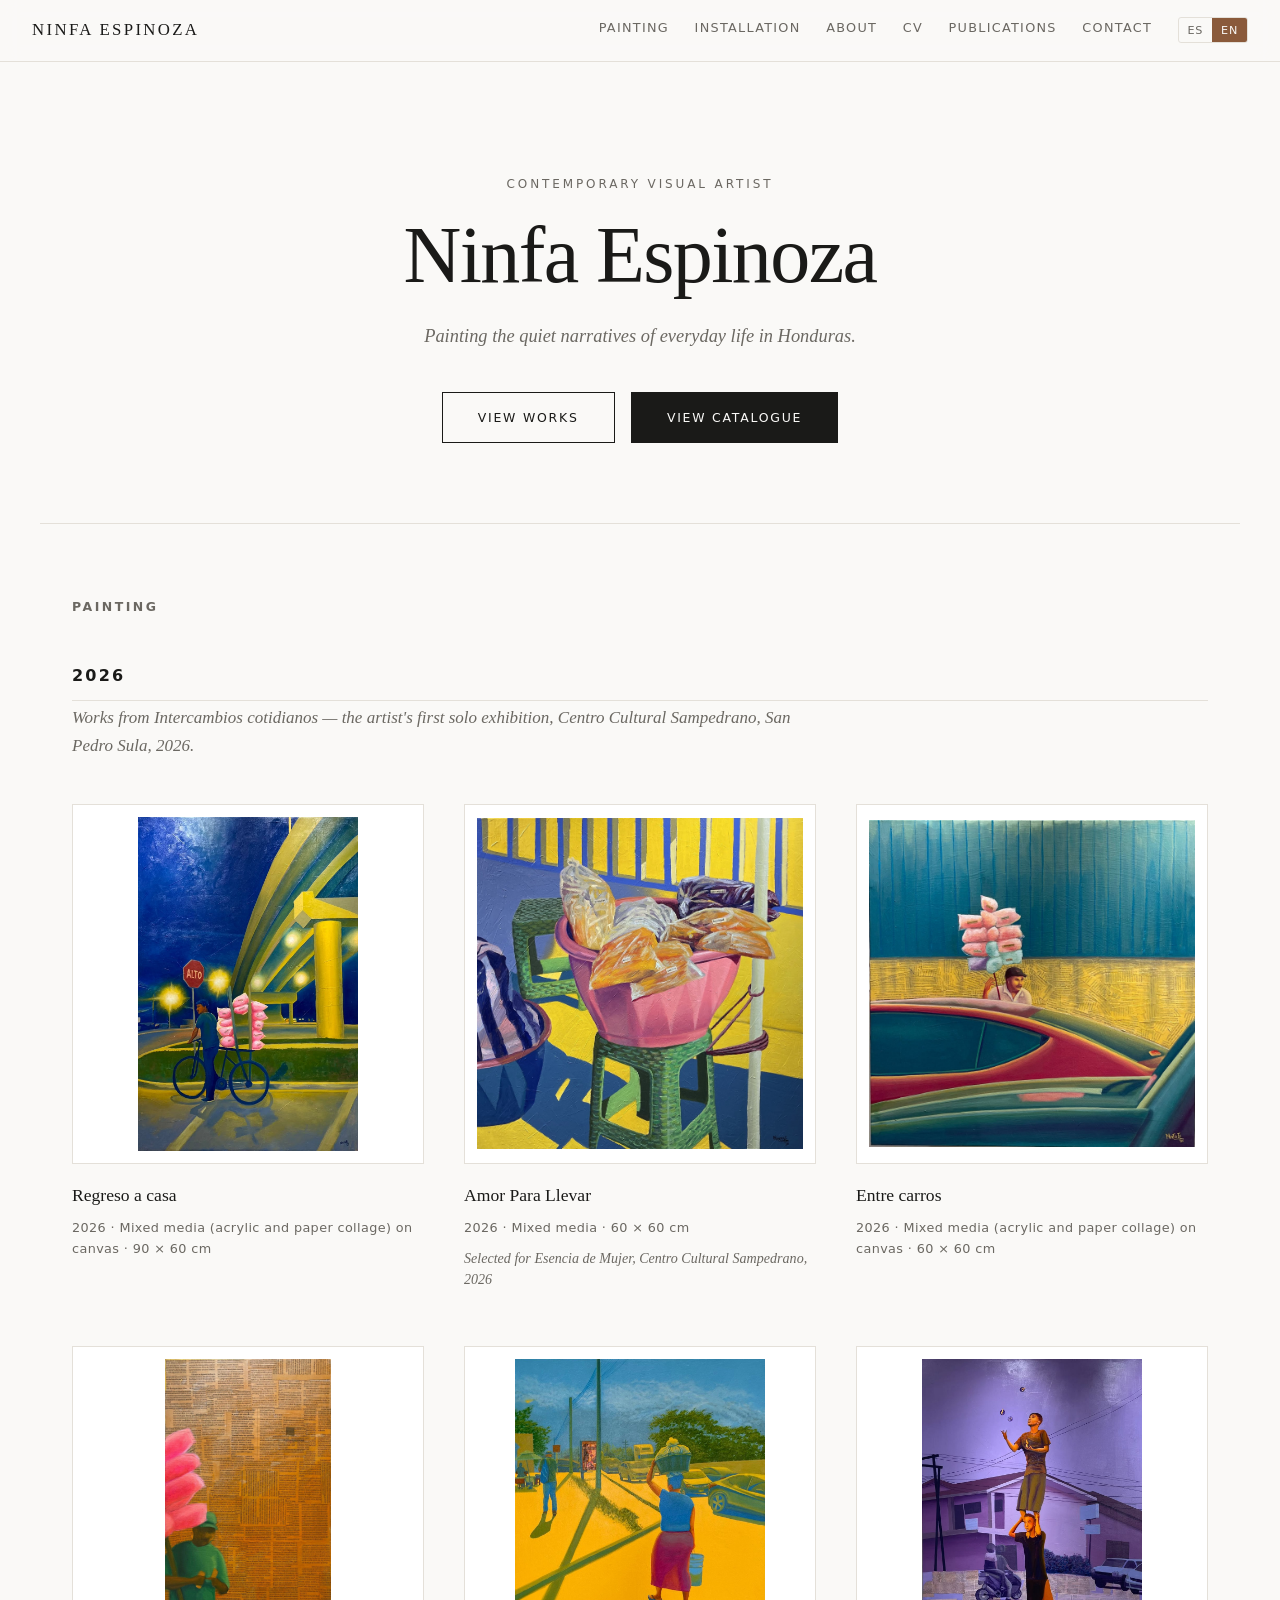
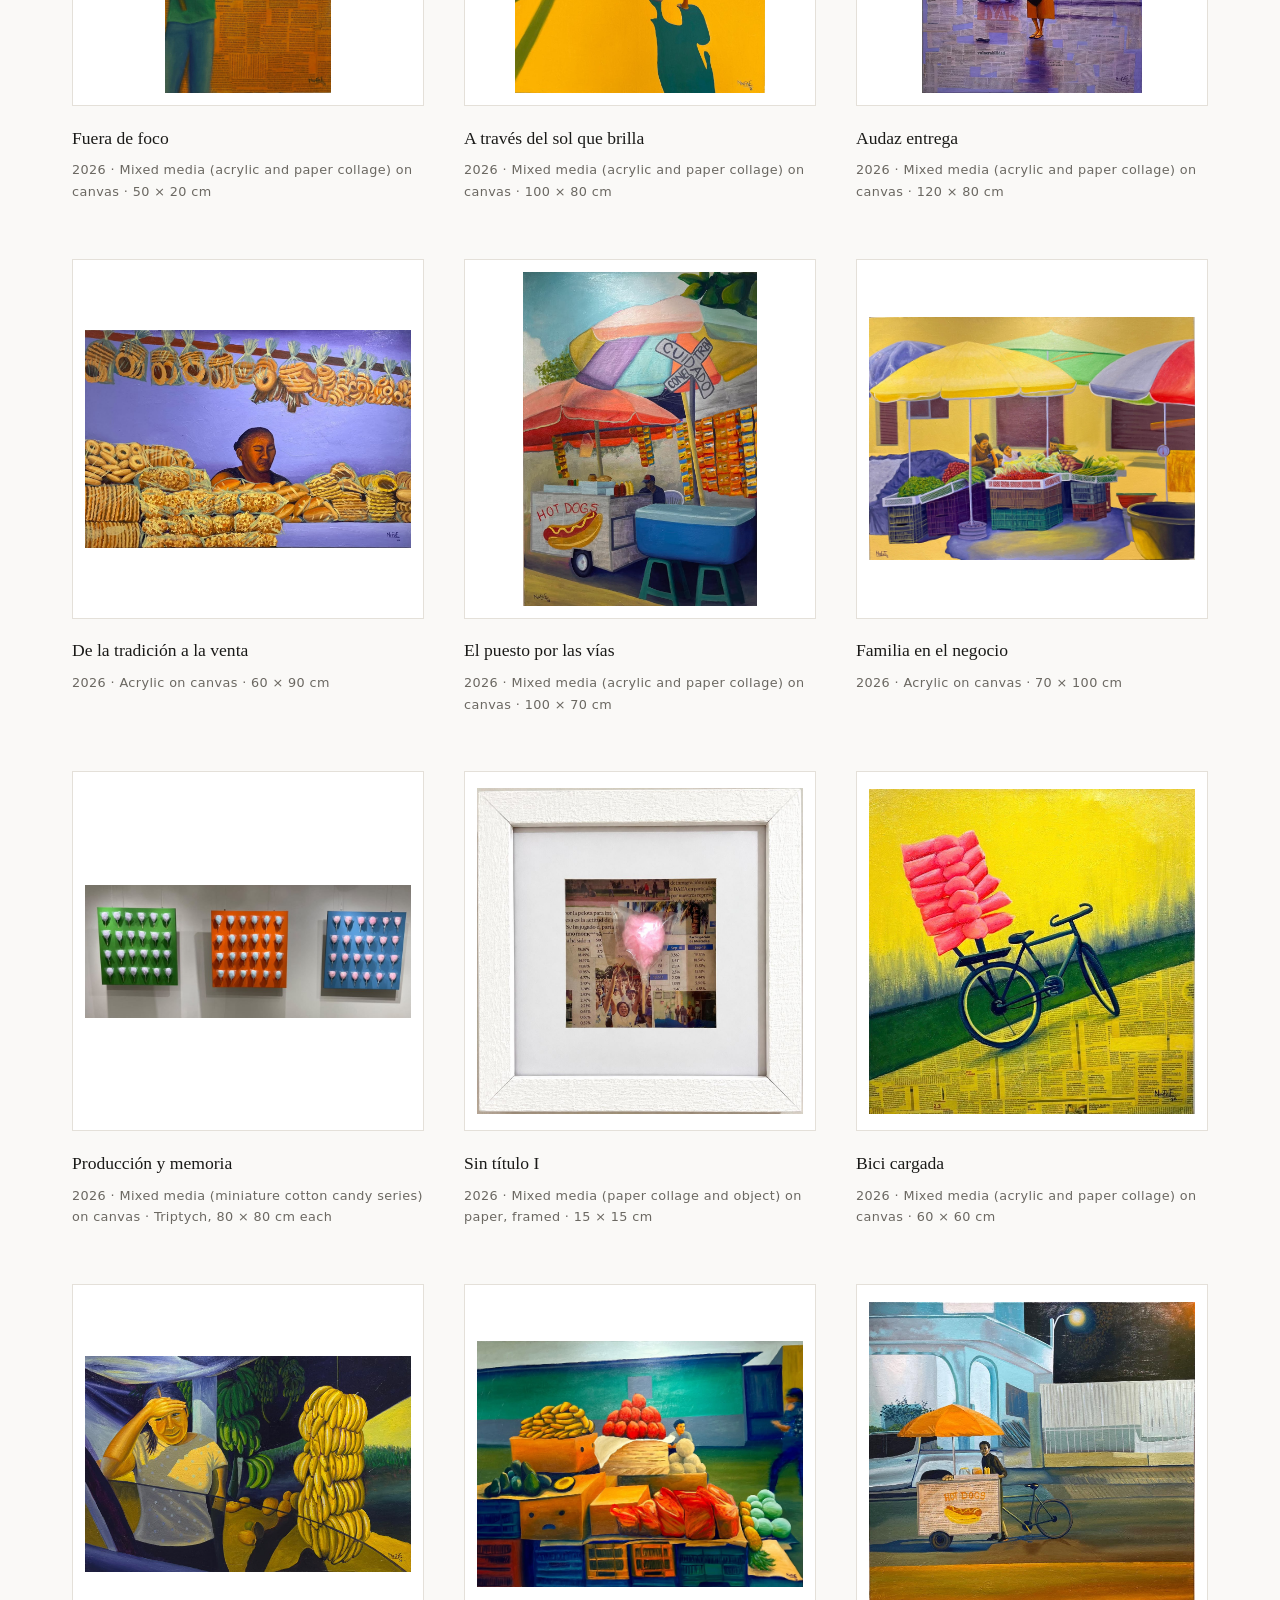
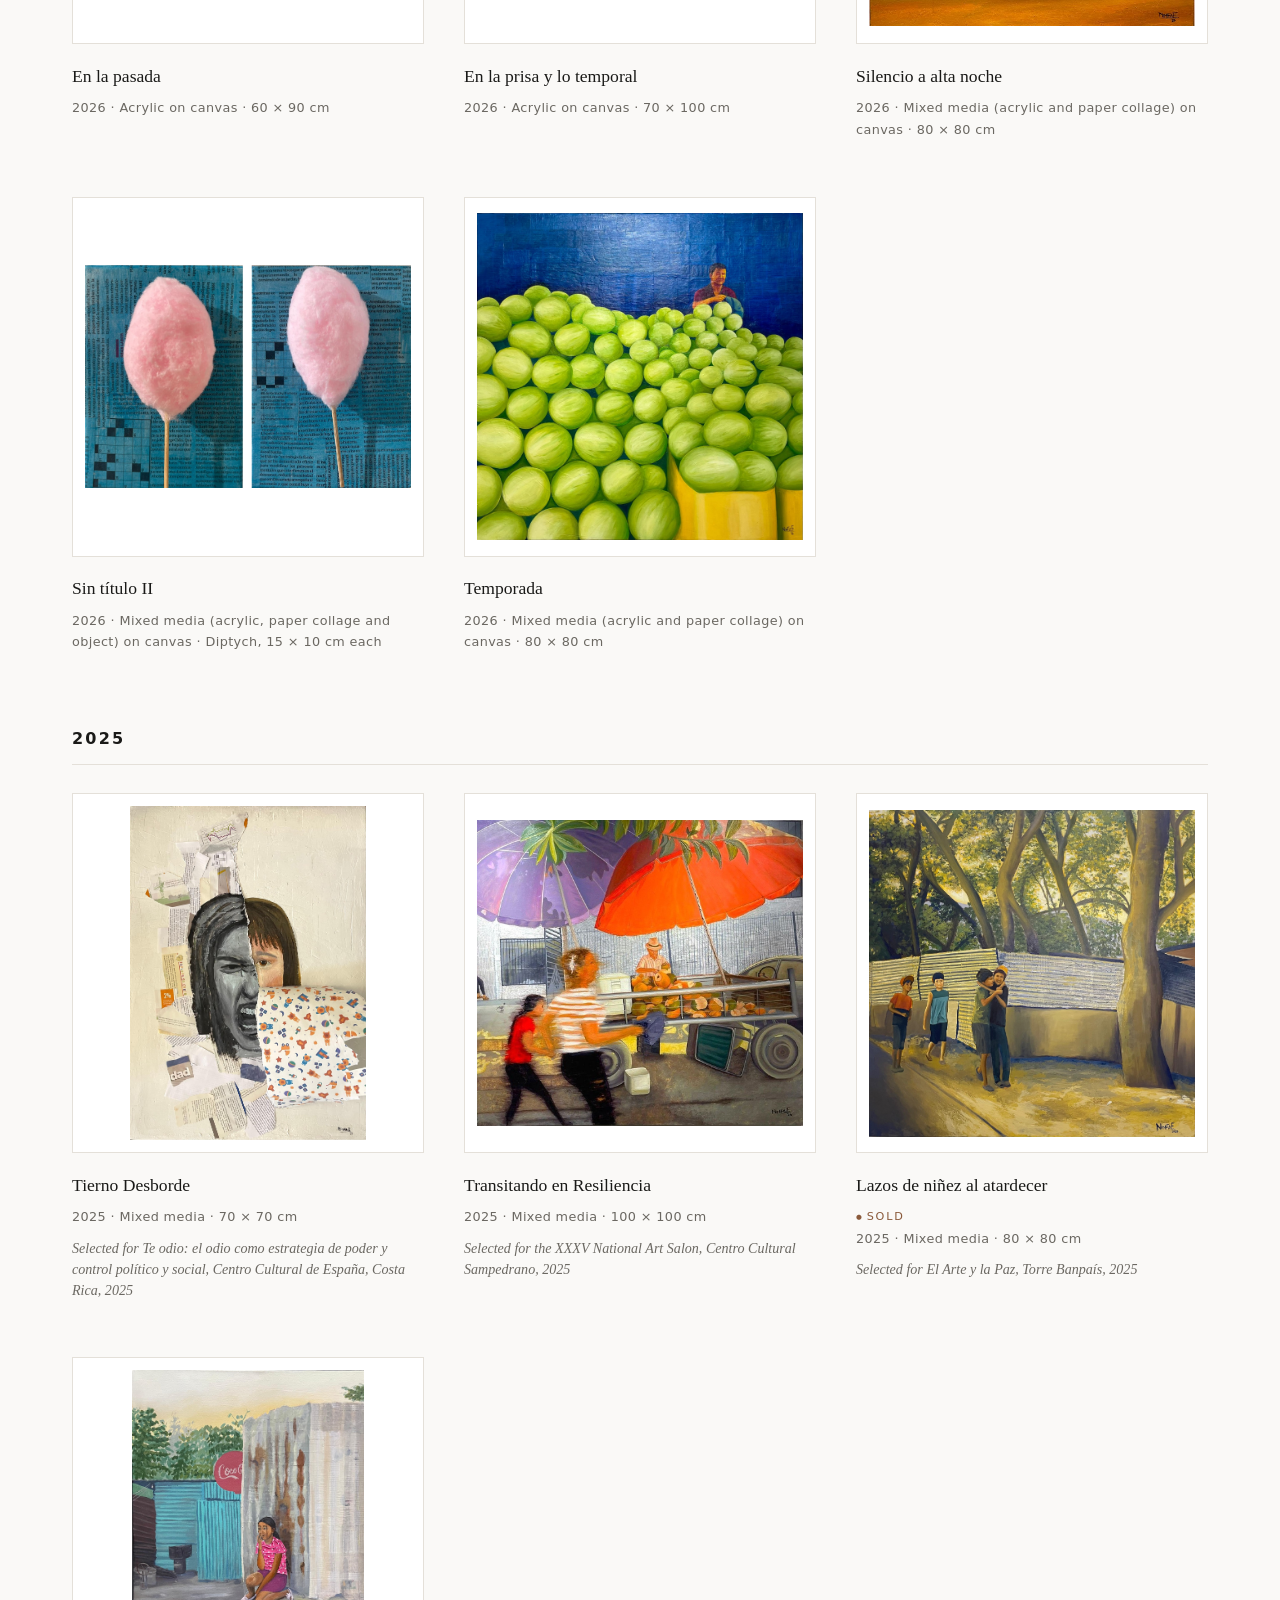
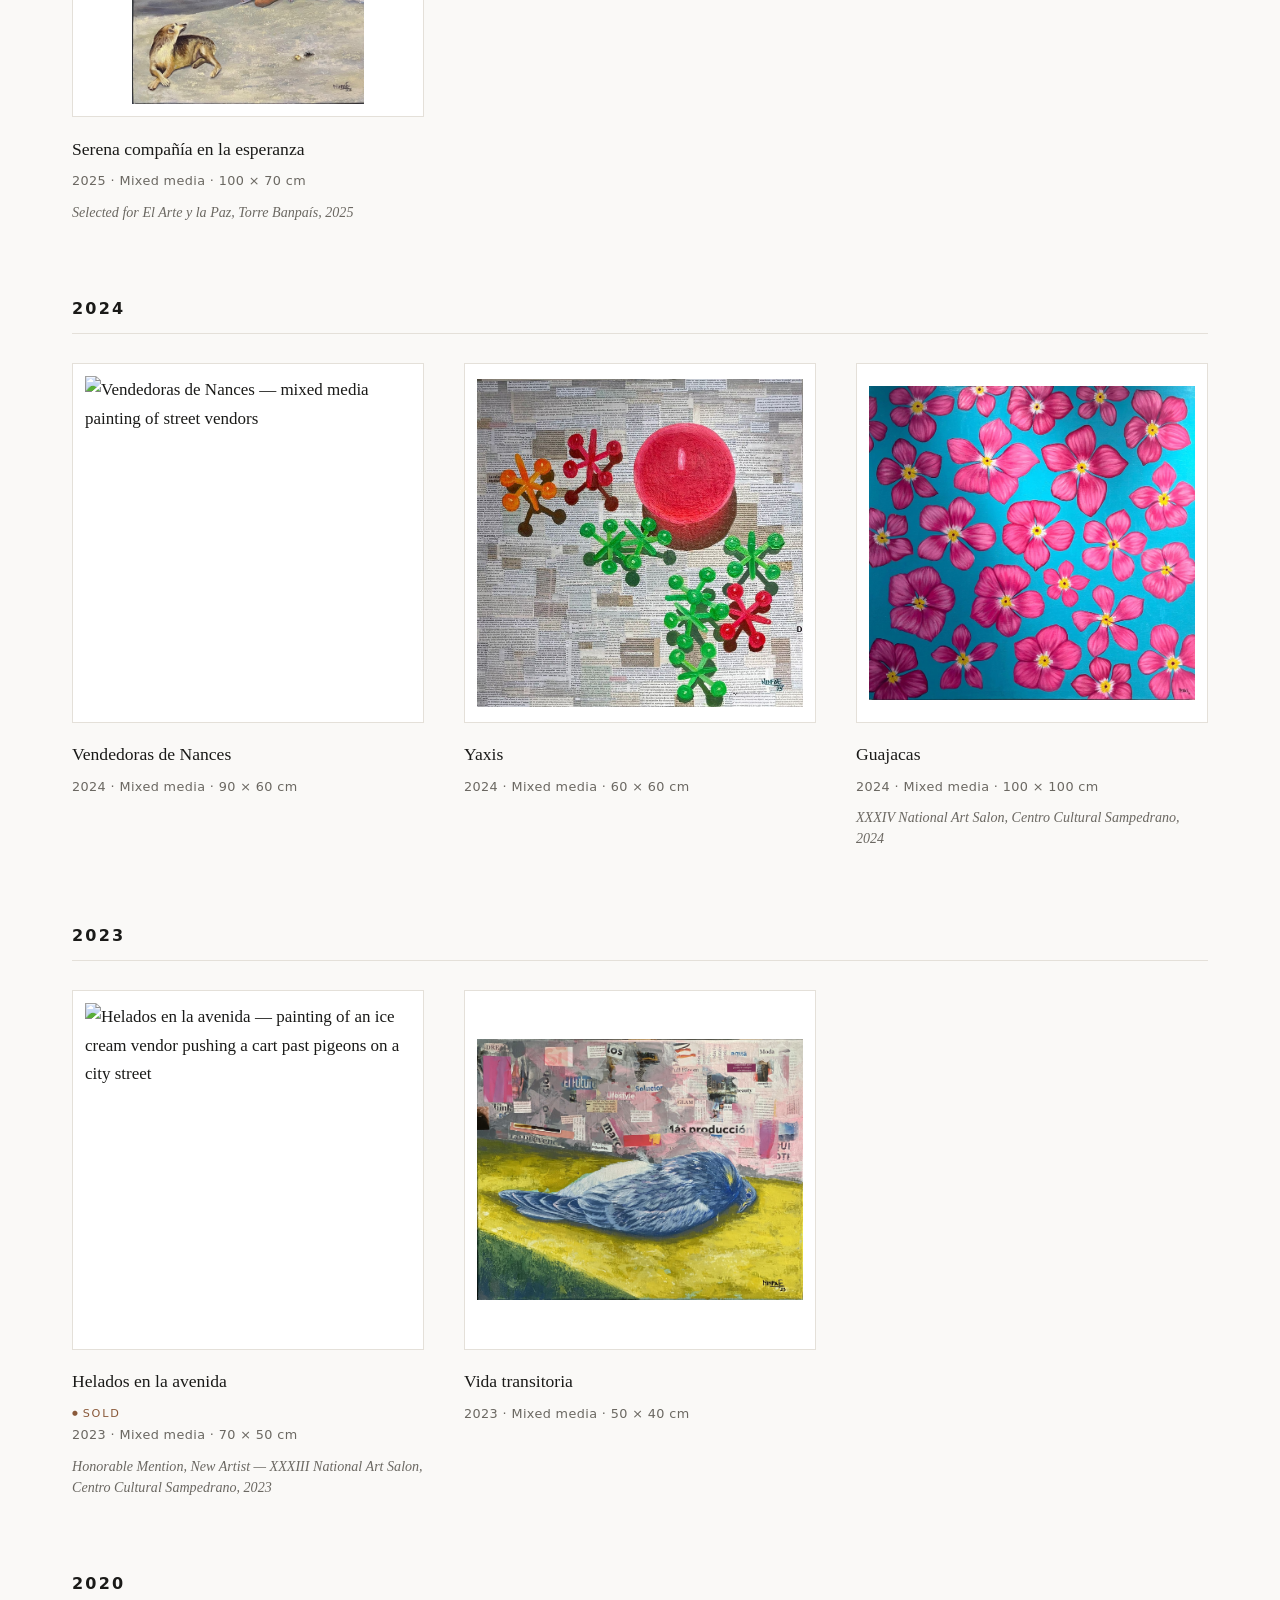
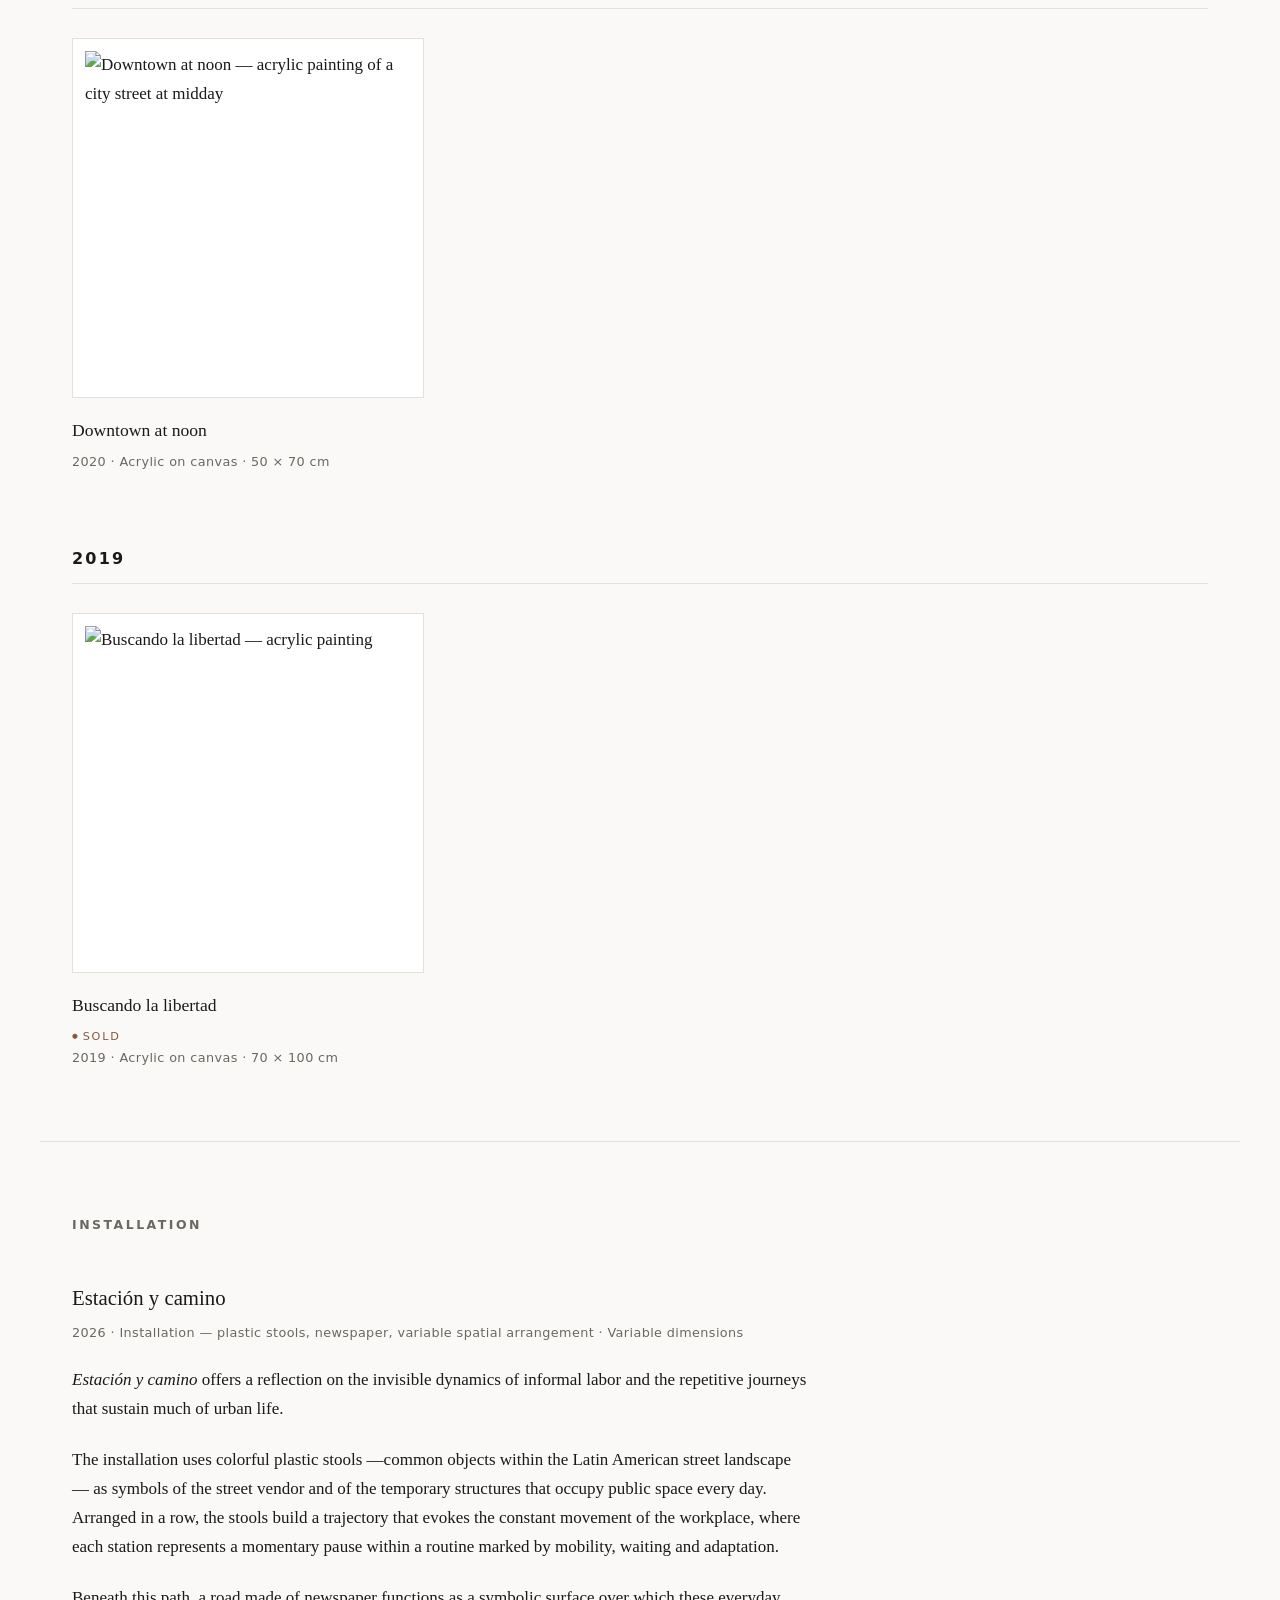
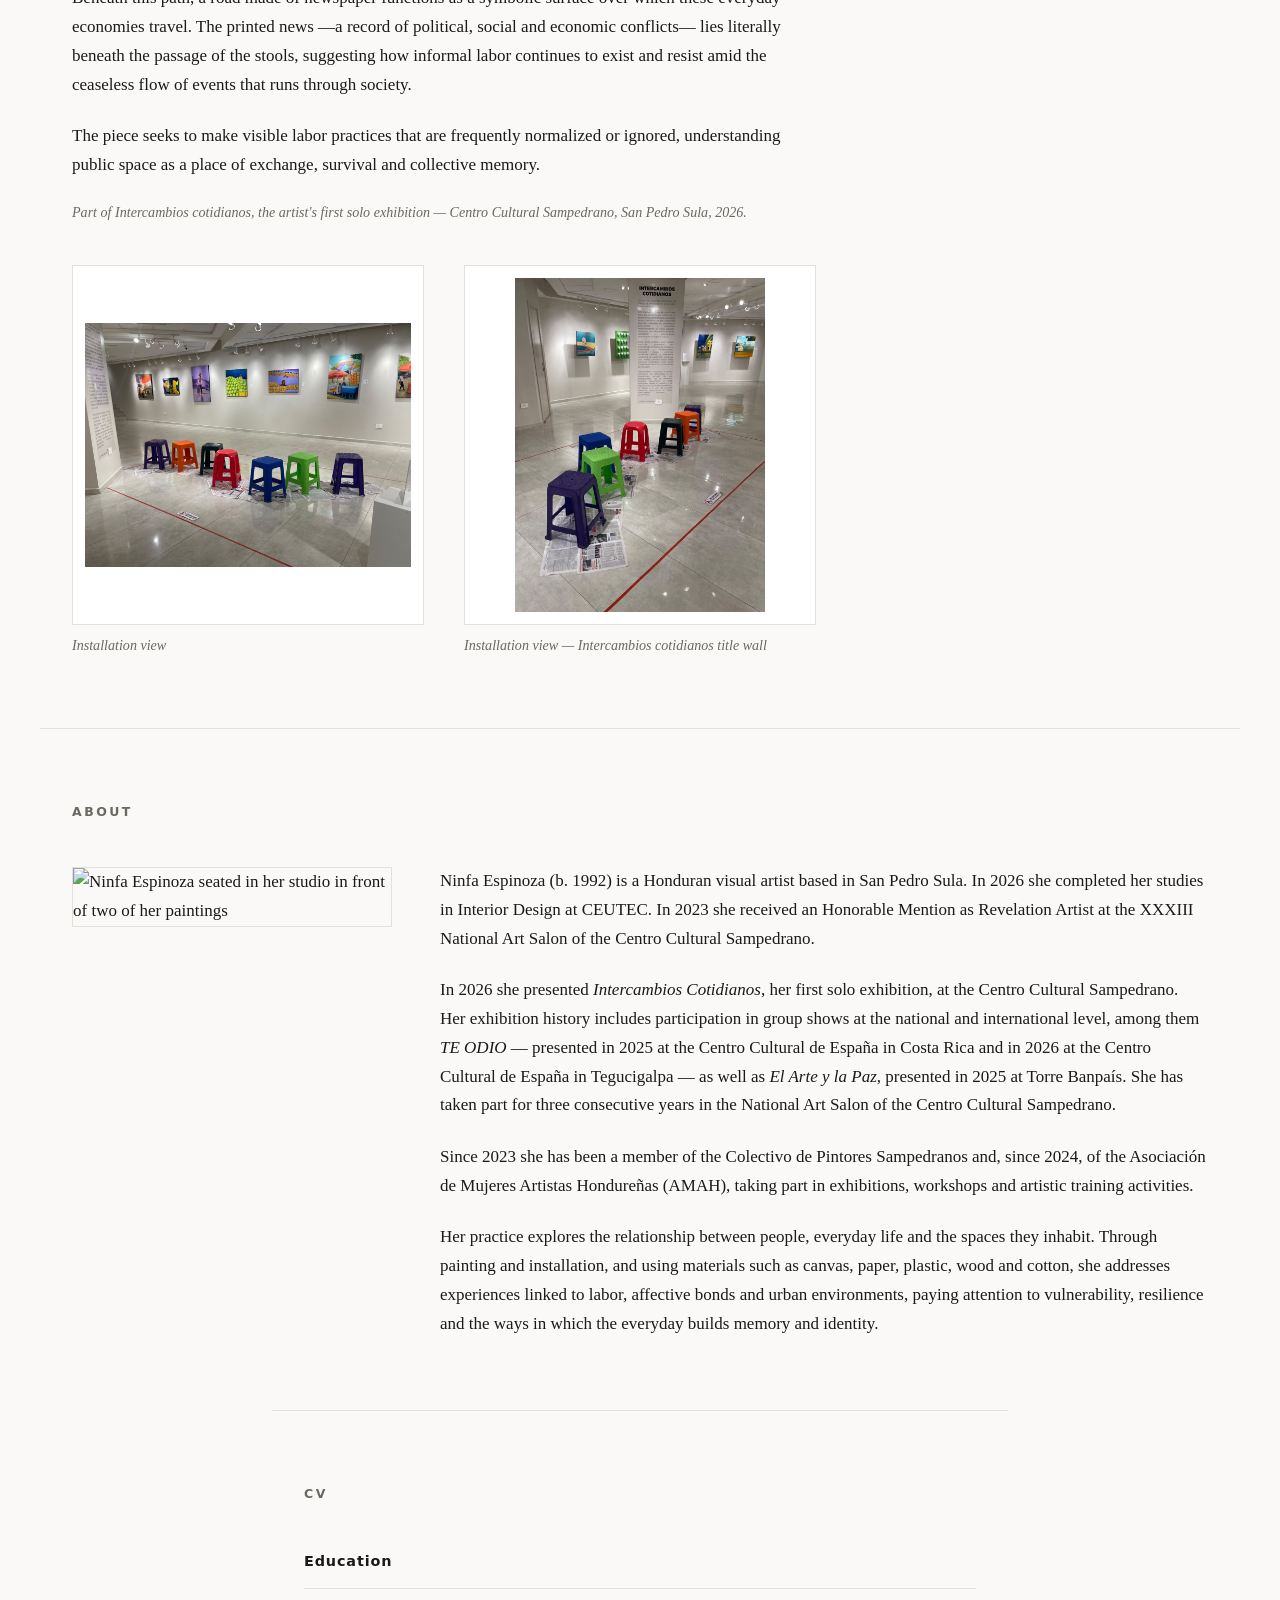
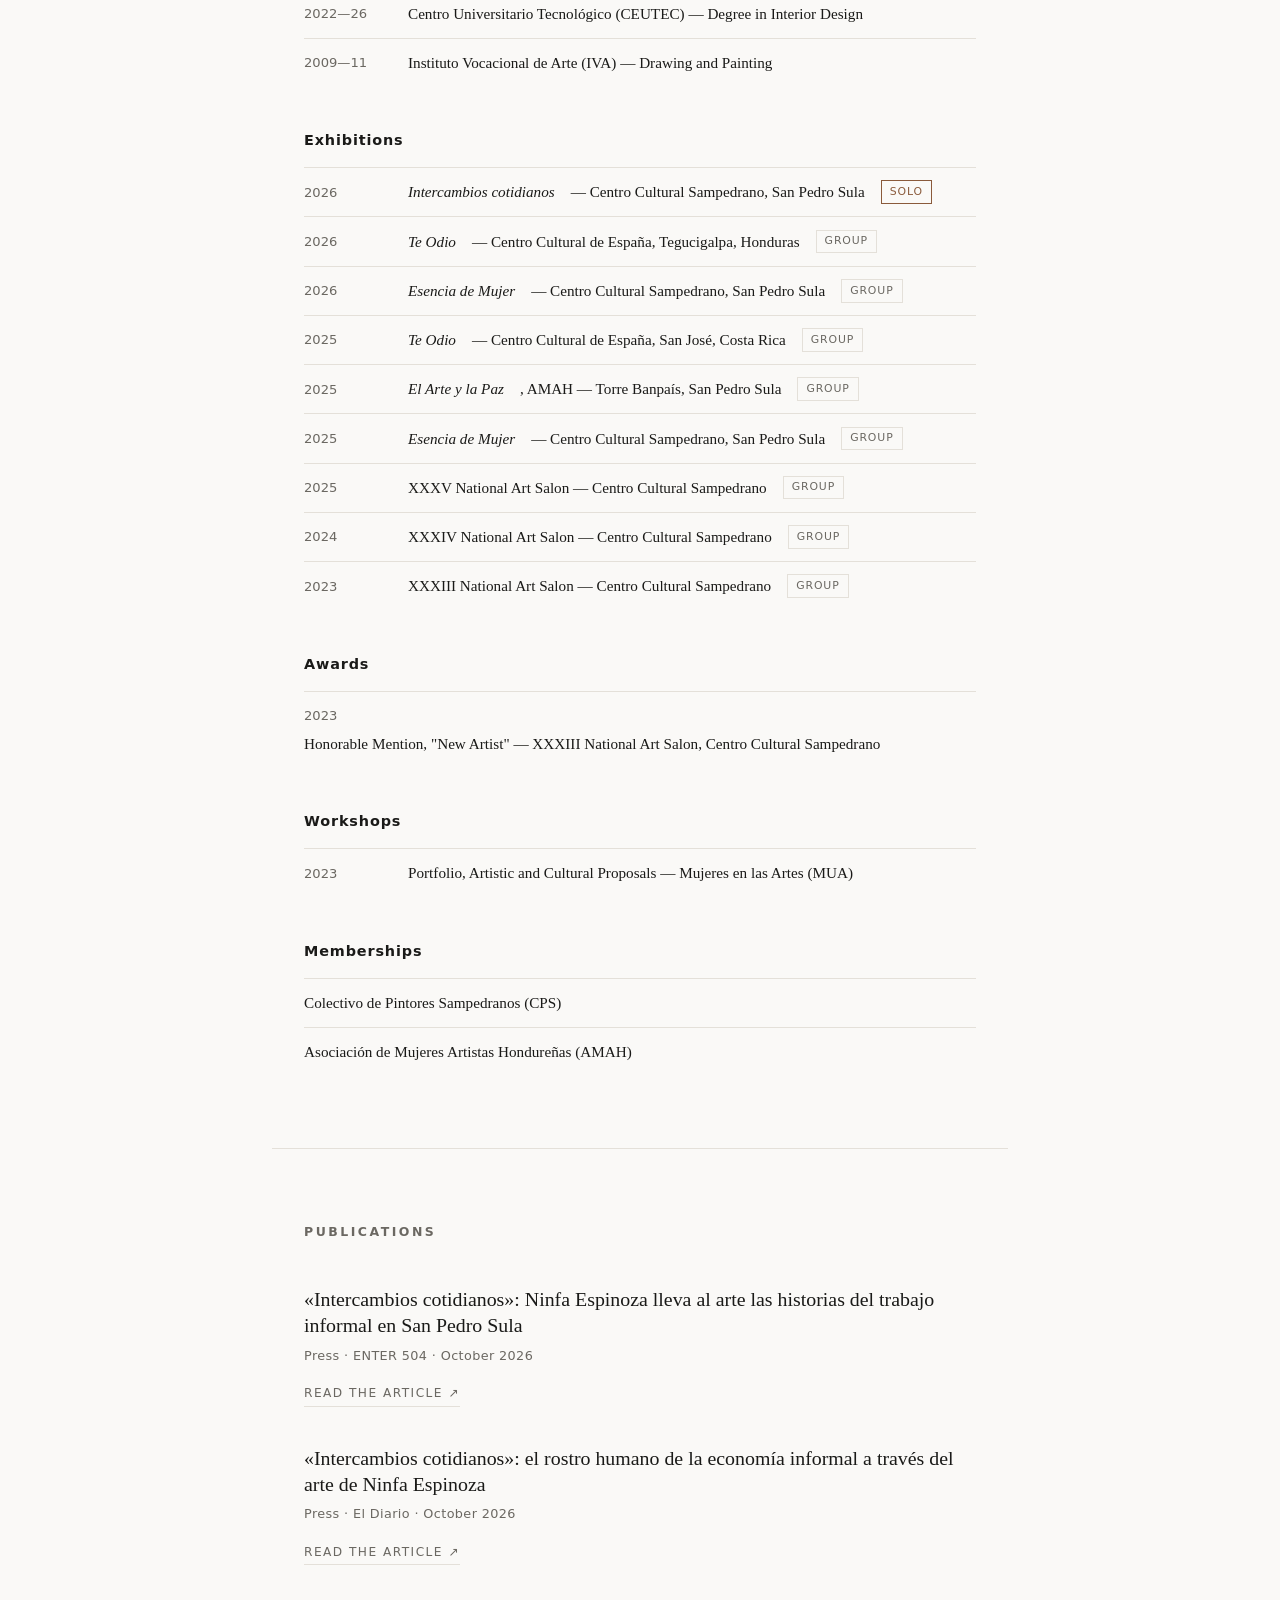
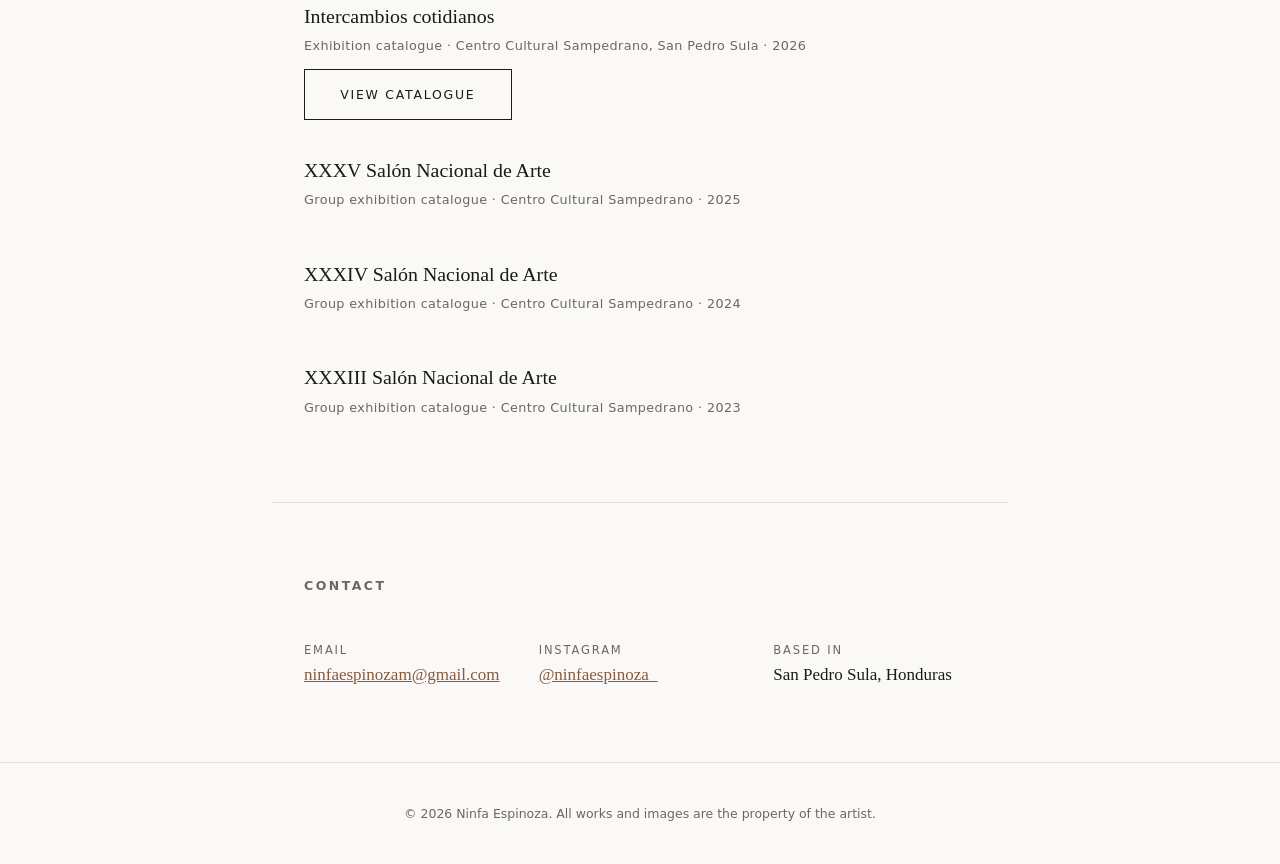
==== index.html @ 77279efd "Agregar Cloudflare Web Analytics (beacon) al sitio y al catálogo para medir visitas Co-Authored-By: " ====
<!DOCTYPE html>
<!--
  ============================================================
  SITIO WEB DE NINFA ESPINOZA
  ============================================================
  Bilingüe (inglés por defecto, con botón ES/EN arriba a la derecha).
  El contenido en inglés está escrito en el HTML; la versión en español
  vive en los atributos data-es (y data-es-ph para los placeholders).
  Un script al final hace el cambio. Para traducir un elemento nuevo,
  agrégale data-es="texto en español".
  ============================================================
-->
<html lang="en">
<head>
  <meta charset="UTF-8">
  <meta name="viewport" content="width=device-width, initial-scale=1.0">

  <title>Ninfa Espinoza — Contemporary Visual Artist</title>

  <meta name="description" content="Ninfa Espinoza (b. 1992) is a Honduran visual artist based in San Pedro Sula. Her paintings and installations explore everyday life, informal labor, urban space, and collective memory.">

  <link rel="stylesheet" href="style.css">
</head>

<body>

  <!-- ========== MENU DE NAVEGACION ========== -->
  <header class="site-header">
    <a href="#top" class="logo">Ninfa Espinoza</a>
    <nav>
      <a href="#painting" data-es='Pintura'>Painting</a>
      <a href="#installation" data-es='Instalación'>Installation</a>
      <a href="#about" data-es='Sobre mí'>About</a>
      <a href="#cv" data-es='CV'>CV</a>
      <a href="#publications" data-es='Publicaciones'>Publications</a>
      <a href="#contact" data-es='Contacto'>Contact</a>
      <div class="langsw" aria-label="Idioma / Language">
        <button id="btn-es" type="button" data-lang="es">ES</button>
        <button id="btn-en" type="button" data-lang="en">EN</button>
      </div>
    </nav>
  </header>

  <!-- ========== PORTADA ========== -->
  <section id="top" class="hero">
    <p class="hero-eyebrow" data-es='Artista visual contemporánea'>Contemporary Visual Artist</p>
    <h1>Ninfa Espinoza</h1>
    <p class="hero-sub" data-es='Pintando las narrativas silenciosas de la vida cotidiana en Honduras.'>Painting the quiet narratives of everyday life in Honduras.</p>
    <div class="hero-actions">
      <a href="#painting" class="button" data-es='Ver obras'>View works</a>
      <a href="catalogo/" class="button button--filled" target="_blank" rel="noopener" data-es='Ver catálogo'>View catalogue</a>
    </div>
  </section>

  <!-- ========== PINTURA (por años) ========== -->
  <section id="painting" class="section">
    <h2 class="section-title" data-es='Pintura'>Painting</h2>

    <!-- ----- 2026 ----- -->
    <div class="year-group">
      <h3 class="year-heading">2026</h3>
      <p class="section-intro" data-es='Obras de <em>Intercambios cotidianos</em> — primera exposición individual de la artista, Centro Cultural Sampedrano, San Pedro Sula, 2026.'>Works from <em>Intercambios cotidianos</em> — the artist's first solo exhibition, Centro Cultural Sampedrano, San Pedro Sula, 2026.</p>
      <div class="gallery">

        <figure class="work">
          <img src="images/works/regreso-a-casa.jpg" alt="Regreso a casa — night street scene, a cotton-candy vendor with a bicycle under a highway overpass beside an ALTO stop sign" loading="lazy">
          <figcaption>
            <h3>Regreso a casa</h3>
            <p class="work-meta" data-es='2026 · Técnica mixta (acrílico y collage de papel) sobre lienzo · 90 × 60 cm'>2026 · Mixed media (acrylic and paper collage) on canvas · 90 × 60 cm</p>
          </figcaption>
        </figure>

        <figure class="work">
          <img src="images/works/amor-para-llevar.jpg" alt="Amor Para Llevar — mixed media painting" loading="lazy">
          <figcaption>
            <h3>Amor Para Llevar</h3>
            <p class="work-meta" data-es='2026 · Técnica mixta · 60 × 60 cm'>2026 · Mixed media · 60 × 60 cm</p>
            <p class="work-note" data-es='Seleccionada para <em>Esencia de Mujer</em>, Centro Cultural Sampedrano, 2026'>Selected for <em>Esencia de Mujer</em>, Centro Cultural Sampedrano, 2026</p>
          </figcaption>
        </figure>

        <figure class="work">
          <img src="images/works/entre-carros.jpg" alt="Entre carros — a cotton-candy vendor glimpsed between parked cars, teal and newspaper-collage background" loading="lazy">
          <figcaption>
            <h3>Entre carros</h3>
            <p class="work-meta" data-es='2026 · Técnica mixta (acrílico y collage de papel) sobre lienzo · 60 × 60 cm'>2026 · Mixed media (acrylic and paper collage) on canvas · 60 × 60 cm</p>
          </figcaption>
        </figure>

        <figure class="work">
          <img src="images/works/fuera-de-foco.jpg" alt="Fuera de foco — tall narrow painting, a blurred figure in green beside pink cotton candy over newspaper collage" loading="lazy">
          <figcaption>
            <h3>Fuera de foco</h3>
            <p class="work-meta" data-es='2026 · Técnica mixta (acrílico y collage de papel) sobre lienzo · 50 × 20 cm'>2026 · Mixed media (acrylic and paper collage) on canvas · 50 × 20 cm</p>
          </figcaption>
        </figure>

        <figure class="work">
          <img src="images/works/a-traves-del-sol-que-brilla.jpg" alt="A través del sol que brilla — a woman carries a basin on her head crossing a sunlit yellow street" loading="lazy">
          <figcaption>
            <h3>A través del sol que brilla</h3>
            <p class="work-meta" data-es='2026 · Técnica mixta (acrílico y collage de papel) sobre lienzo · 100 × 80 cm'>2026 · Mixed media (acrylic and paper collage) on canvas · 100 × 80 cm</p>
          </figcaption>
        </figure>

        <figure class="work">
          <img src="images/works/audaz-entrega.jpg" alt="Audaz entrega — two figures balanced acrobatically, one standing on another's shoulders juggling, purple street scene" loading="lazy">
          <figcaption>
            <h3>Audaz entrega</h3>
            <p class="work-meta" data-es='2026 · Técnica mixta (acrílico y collage de papel) sobre lienzo · 120 × 80 cm'>2026 · Mixed media (acrylic and paper collage) on canvas · 120 × 80 cm</p>
          </figcaption>
        </figure>

        <figure class="work">
          <img src="images/works/de-la-tradicion-a-la-venta.jpg" alt="De la tradición a la venta — a vendor behind stacks of traditional breads and sweets, lilac background" loading="lazy">
          <figcaption>
            <h3>De la tradición a la venta</h3>
            <p class="work-meta" data-es='2026 · Acrílico sobre lienzo · 60 × 90 cm'>2026 · Acrylic on canvas · 60 × 90 cm</p>
          </figcaption>
        </figure>

        <figure class="work">
          <img src="images/works/el-puesto-por-las-vias.jpg" alt="El puesto por las vías — a colorful hot-dog street cart with umbrellas and a railroad-crossing sign" loading="lazy">
          <figcaption>
            <h3>El puesto por las vías</h3>
            <p class="work-meta" data-es='2026 · Técnica mixta (acrílico y collage de papel) sobre lienzo · 100 × 70 cm'>2026 · Mixed media (acrylic and paper collage) on canvas · 100 × 70 cm</p>
          </figcaption>
        </figure>

        <figure class="work">
          <img src="images/works/familia-en-el-negocio.jpg" alt="Familia en el negocio — a bread vendor surrounded by hanging bags of bread, lilac background" loading="lazy">
          <figcaption>
            <h3>Familia en el negocio</h3>
            <p class="work-meta" data-es='2026 · Acrílico sobre lienzo · 70 × 100 cm'>2026 · Acrylic on canvas · 70 × 100 cm</p>
          </figcaption>
        </figure>

        <figure class="work">
          <img src="images/works/produccion-y-memoria.jpg" alt="Producción y memoria — triptych of green, orange and blue panels holding rows of real cotton candy" loading="lazy">
          <figcaption>
            <h3>Producción y memoria</h3>
            <p class="work-meta" data-es='2026 · Técnica mixta (serie de algodones de azúcar miniatura) sobre lienzo · Tríptico, 80 × 80 cm c/u'>2026 · Mixed media (miniature cotton candy series) on canvas · Triptych, 80 × 80 cm each</p>
          </figcaption>
        </figure>

        <figure class="work">
          <img src="images/works/sin-titulo-i.jpg" alt="Sin título I — small framed piece, pink cotton candy in a plastic bag over a newspaper and photo collage" loading="lazy">
          <figcaption>
            <h3>Sin título I</h3>
            <p class="work-meta" data-es='2026 · Técnica mixta (collage de papel y objeto) sobre papel, enmarcada · 15 × 15 cm'>2026 · Mixed media (paper collage and object) on paper, framed · 15 × 15 cm</p>
          </figcaption>
        </figure>

        <figure class="work">
          <img src="images/works/bici-cargada.jpg" alt="Bici cargada — mixed media painting by Ninfa Espinoza" loading="lazy">
          <figcaption>
            <h3>Bici cargada</h3>
            <p class="work-meta" data-es='2026 · Técnica mixta (acrílico y collage de papel) sobre lienzo · 60 × 60 cm'>2026 · Mixed media (acrylic and paper collage) on canvas · 60 × 60 cm</p>
          </figcaption>
        </figure>

        <figure class="work">
          <img src="images/works/en-la-pasada.jpg" alt="En la pasada — acrylic painting by Ninfa Espinoza" loading="lazy">
          <figcaption>
            <h3>En la pasada</h3>
            <p class="work-meta" data-es='2026 · Acrílico sobre lienzo · 60 × 90 cm'>2026 · Acrylic on canvas · 60 × 90 cm</p>
          </figcaption>
        </figure>

        <figure class="work">
          <img src="images/works/en-la-prisa-y-lo-temporal.jpg" alt="En la prisa y lo temporal — acrylic painting by Ninfa Espinoza" loading="lazy">
          <figcaption>
            <h3>En la prisa y lo temporal</h3>
            <p class="work-meta" data-es='2026 · Acrílico sobre lienzo · 70 × 100 cm'>2026 · Acrylic on canvas · 70 × 100 cm</p>
          </figcaption>
        </figure>

        <figure class="work">
          <img src="images/works/silencio-a-alta-noche.jpg" alt="Silencio a alta noche — mixed media painting by Ninfa Espinoza" loading="lazy">
          <figcaption>
            <h3>Silencio a alta noche</h3>
            <p class="work-meta" data-es='2026 · Técnica mixta (acrílico y collage de papel) sobre lienzo · 80 × 80 cm'>2026 · Mixed media (acrylic and paper collage) on canvas · 80 × 80 cm</p>
          </figcaption>
        </figure>

        <figure class="work">
          <img src="images/works/sin-titulo-ii.jpg" alt="Sin título II — diptych, two small canvases with pink cotton candy over blue newspaper" loading="lazy">
          <figcaption>
            <h3>Sin título II</h3>
            <p class="work-meta" data-es='2026 · Técnica mixta (acrílico, collage de papel y objeto) sobre lienzo · Díptico, 15 × 10 cm c/u'>2026 · Mixed media (acrylic, paper collage and object) on canvas · Diptych, 15 × 10 cm each</p>
          </figcaption>
        </figure>

        <figure class="work">
          <img src="images/works/temporada.jpg" alt="Temporada — mixed media painting by Ninfa Espinoza" loading="lazy">
          <figcaption>
            <h3>Temporada</h3>
            <p class="work-meta" data-es='2026 · Técnica mixta (acrílico y collage de papel) sobre lienzo · 80 × 80 cm'>2026 · Mixed media (acrylic and paper collage) on canvas · 80 × 80 cm</p>
          </figcaption>
        </figure>

      </div>
    </div>

    <!-- ----- 2025 ----- -->
    <div class="year-group">
      <h3 class="year-heading">2025</h3>
      <div class="gallery">

        <figure class="work">
          <img src="images/works/tierno-desborde.jpg" alt="Tierno Desborde — mixed media painting of a face split between a painted grayscale scream and a photographic child's eye" loading="lazy">
          <figcaption>
            <h3>Tierno Desborde</h3>
            <p class="work-meta" data-es='2025 · Técnica mixta · 70 × 70 cm'>2025 · Mixed media · 70 × 70 cm</p>
            <p class="work-note" data-es='Seleccionada para <em>Te odio: el odio como estrategia de poder y control político y social</em>, Centro Cultural de España, Costa Rica, 2025'>Selected for <em>Te odio: el odio como estrategia de poder y control político y social</em>, Centro Cultural de España, Costa Rica, 2025</p>
          </figcaption>
        </figure>

        <figure class="work">
          <img src="images/works/transitando-en-resiliencia.jpg" alt="Transitando en Resiliencia — mixed media painting of a coconut vendor under orange and purple umbrellas" loading="lazy">
          <figcaption>
            <h3>Transitando en Resiliencia</h3>
            <p class="work-meta" data-es='2025 · Técnica mixta · 100 × 100 cm'>2025 · Mixed media · 100 × 100 cm</p>
            <p class="work-note" data-es='Seleccionada para el XXXV Salón Nacional de Arte, Centro Cultural Sampedrano, 2025'>Selected for the XXXV National Art Salon, Centro Cultural Sampedrano, 2025</p>
          </figcaption>
        </figure>

        <figure class="work sold">
          <img src="images/works/lazos-de-ninez-al-atardecer.jpg" alt="Lazos de niñez al atardecer — mixed media painting" loading="lazy">
          <figcaption>
            <h3>Lazos de niñez al atardecer</h3>
            <p class="work-sold" data-es='Vendida'>Sold</p>
            <p class="work-meta" data-es='2025 · Técnica mixta · 80 × 80 cm'>2025 · Mixed media · 80 × 80 cm</p>
            <p class="work-note" data-es='Seleccionada para <em>El Arte y la Paz</em>, Torre Banpaís, 2025'>Selected for <em>El Arte y la Paz</em>, Torre Banpaís, 2025</p>
          </figcaption>
        </figure>

        <figure class="work">
          <img src="images/works/serena-compania-en-la-esperanza.jpg" alt="Serena compañía en la esperanza — mixed media painting" loading="lazy">
          <figcaption>
            <h3>Serena compañía en la esperanza</h3>
            <p class="work-meta" data-es='2025 · Técnica mixta · 100 × 70 cm'>2025 · Mixed media · 100 × 70 cm</p>
            <p class="work-note" data-es='Seleccionada para <em>El Arte y la Paz</em>, Torre Banpaís, 2025'>Selected for <em>El Arte y la Paz</em>, Torre Banpaís, 2025</p>
          </figcaption>
        </figure>

      </div>
    </div>

    <!-- ----- 2024 ----- -->
    <div class="year-group">
      <h3 class="year-heading">2024</h3>
      <div class="gallery">

        <figure class="work">
          <img src="images/works/vendedoras-de-nances.jpg" alt="Vendedoras de Nances — mixed media painting of street vendors" loading="lazy">
          <figcaption>
            <h3>Vendedoras de Nances</h3>
            <p class="work-meta" data-es='2024 · Técnica mixta · 90 × 60 cm'>2024 · Mixed media · 90 × 60 cm</p>
          </figcaption>
        </figure>

        <figure class="work">
          <img src="images/works/yaxis.jpg" alt="Yaxis — mixed media painting" loading="lazy">
          <figcaption>
            <h3>Yaxis</h3>
            <p class="work-meta" data-es='2024 · Técnica mixta · 60 × 60 cm'>2024 · Mixed media · 60 × 60 cm</p>
          </figcaption>
        </figure>

        <figure class="work">
          <img src="images/works/guajacas.jpg" alt="Guajacas — mixed media painting" loading="lazy">
          <figcaption>
            <h3>Guajacas</h3>
            <p class="work-meta" data-es='2024 · Técnica mixta · 100 × 100 cm'>2024 · Mixed media · 100 × 100 cm</p>
            <p class="work-note" data-es='XXXIV Salón Nacional de Arte, Centro Cultural Sampedrano, 2024'>XXXIV National Art Salon, Centro Cultural Sampedrano, 2024</p>
          </figcaption>
        </figure>

      </div>
    </div>

    <!-- ----- 2023 ----- -->
    <div class="year-group">
      <h3 class="year-heading">2023</h3>
      <div class="gallery">

        <figure class="work sold">
          <img src="images/works/helados-en-la-avenida.jpg" alt="Helados en la avenida — painting of an ice cream vendor pushing a cart past pigeons on a city street" loading="lazy">
          <figcaption>
            <h3>Helados en la avenida</h3>
            <p class="work-sold" data-es='Vendida'>Sold</p>
            <p class="work-meta" data-es='2023 · Técnica mixta · 70 × 50 cm'>2023 · Mixed media · 70 × 50 cm</p>
            <p class="work-note" data-es='Mención honorífica, Artista Revelación — XXXIII Salón Nacional de Arte, Centro Cultural Sampedrano, 2023'>Honorable Mention, New Artist — XXXIII National Art Salon, Centro Cultural Sampedrano, 2023</p>
          </figcaption>
        </figure>

        <figure class="work">
          <img src="images/works/vida-transitoria.jpg" alt="Vida transitoria — mixed media painting" loading="lazy">
          <figcaption>
            <h3>Vida transitoria</h3>
            <p class="work-meta" data-es='2023 · Técnica mixta · 50 × 40 cm'>2023 · Mixed media · 50 × 40 cm</p>
          </figcaption>
        </figure>

      </div>
    </div>

    <!-- ----- 2020 ----- -->
    <div class="year-group">
      <h3 class="year-heading">2020</h3>
      <div class="gallery">

        <figure class="work">
          <img src="images/works/downtown-at-noon.jpg" alt="Downtown at noon — acrylic painting of a city street at midday" loading="lazy">
          <figcaption>
            <h3>Downtown at noon</h3>
            <p class="work-meta" data-es='2020 · Acrílico sobre lienzo · 50 × 70 cm'>2020 · Acrylic on canvas · 50 × 70 cm</p>
          </figcaption>
        </figure>

      </div>
    </div>

    <!-- ----- 2019 ----- -->
    <div class="year-group">
      <h3 class="year-heading">2019</h3>
      <div class="gallery">

        <figure class="work sold">
          <img src="images/works/buscando-la-libertad.jpg" alt="Buscando la libertad — acrylic painting" loading="lazy">
          <figcaption>
            <h3>Buscando la libertad</h3>
            <p class="work-sold" data-es='Vendida'>Sold</p>
            <p class="work-meta" data-es='2019 · Acrílico sobre lienzo · 70 × 100 cm'>2019 · Acrylic on canvas · 70 × 100 cm</p>
          </figcaption>
        </figure>

      </div>
    </div>

  </section>

  <!-- ========== INSTALACION ========== -->
  <section id="installation" class="section">
    <h2 class="section-title" data-es='Instalación'>Installation</h2>

    <div class="install-info prose">
      <h3>Estación y camino</h3>
      <p class="work-meta" data-es='2026 · Instalación — bancos plásticos, papel periódico, disposición espacial variable · Medidas variables'>2026 · Installation — plastic stools, newspaper, variable spatial arrangement · Variable dimensions</p>
      <p data-es='<em>Estación y camino</em> propone una reflexión sobre las dinámicas invisibles del trabajo informal y los recorridos repetitivos que sostienen gran parte de la vida urbana.'><em>Estación y camino</em> offers a reflection on the invisible dynamics of informal labor and the repetitive journeys that sustain much of urban life.</p>
      <p data-es='La instalación utiliza bancos plásticos de colores —objetos comunes dentro del paisaje callejero latinoamericano— como símbolos del vendedor ambulante y de las estructuras temporales que ocupan el espacio público diariamente. Dispuestos en fila, los bancos construyen una trayectoria que remite al desplazamiento constante del puesto de trabajo, donde cada estación representa una pausa momentánea dentro de una rutina marcada por la movilidad, la espera y la adaptación.'>The installation uses colorful plastic stools —common objects within the Latin American street landscape— as symbols of the street vendor and of the temporary structures that occupy public space every day. Arranged in a row, the stools build a trajectory that evokes the constant movement of the workplace, where each station represents a momentary pause within a routine marked by mobility, waiting and adaptation.</p>
      <p data-es='Debajo de este recorrido, un camino formado por papel periódico funciona como una superficie simbólica sobre la cual transitan estas economías cotidianas. Las noticias impresas —registro de conflictos políticos, sociales y económicos— quedan literalmente bajo el paso de los bancos, sugiriendo cómo el trabajo informal continúa existiendo y resistiendo en medio del flujo incesante de acontecimientos que atraviesan la sociedad.'>Beneath this path, a road made of newspaper functions as a symbolic surface over which these everyday economies travel. The printed news —a record of political, social and economic conflicts— lies literally beneath the passage of the stools, suggesting how informal labor continues to exist and resist amid the ceaseless flow of events that runs through society.</p>
      <p data-es='La pieza busca visibilizar prácticas laborales frecuentemente normalizadas o ignoradas, entendiendo el espacio público como un lugar de intercambio, supervivencia y memoria colectiva.'>The piece seeks to make visible labor practices that are frequently normalized or ignored, understanding public space as a place of exchange, survival and collective memory.</p>
      <p class="work-note" data-es='Parte de <em>Intercambios cotidianos</em>, primera exposición individual de la artista — Centro Cultural Sampedrano, San Pedro Sula, 2026.'>Part of <em>Intercambios cotidianos</em>, the artist's first solo exhibition — Centro Cultural Sampedrano, San Pedro Sula, 2026.</p>
    </div>

    <div class="gallery">
      <figure class="work">
        <img src="images/installation/estacion-y-camino-1.jpg" alt="Estación y camino — installation view: a line of seven colorful plastic stools on sheets of newspaper, paintings on the gallery wall behind" loading="lazy">
        <figcaption>
          <p class="work-note" data-es='Vista de la exposición'>Installation view</p>
        </figcaption>
      </figure>

      <figure class="work">
        <img src="images/installation/estacion-y-camino-2.jpg" alt="Estación y camino — installation view with the Intercambios cotidianos title wall and the plastic stools arranged on newspaper" loading="lazy">
        <figcaption>
          <p class="work-note" data-es='Vista de la exposición — muro con el título <em>Intercambios cotidianos</em>'>Installation view — <em>Intercambios cotidianos</em> title wall</p>
        </figcaption>
      </figure>
    </div>
  </section>

  <!-- ========== BIOGRAFIA ========== -->
  <section id="about" class="section">
    <h2 class="section-title" data-es='Sobre mí'>About</h2>
    <div class="about-layout">
      <img class="portrait" src="images/about/ninfa-studio.jpg" alt="Ninfa Espinoza seated in her studio in front of two of her paintings">
      <div class="prose">
        <p data-es='Ninfa Espinoza (1992) es una artista visual hondureña radicada en San Pedro Sula. En 2026 culminó sus estudios en Diseño de Interiores en CEUTEC. En 2023 recibió la mención honorífica como Artista Revelación en el XXXIII Salón Nacional de Arte del Centro Cultural Sampedrano.'>Ninfa Espinoza (b. 1992) is a Honduran visual artist based in San Pedro Sula. In 2026 she completed her studies in Interior Design at CEUTEC. In 2023 she received an Honorable Mention as Revelation Artist at the XXXIII National Art Salon of the Centro Cultural Sampedrano.</p>

        <p data-es='En 2026 presentó <em>Intercambios cotidianos</em>, su primera exposición individual, en el Centro Cultural Sampedrano. Su trayectoria expositiva incluye participaciones en muestras colectivas nacionales e internacionales, entre ellas <em>TE ODIO</em> —presentada en 2025 en el Centro Cultural de España en Costa Rica y en 2026 en el Centro Cultural de España en Tegucigalpa— así como <em>El Arte y la Paz</em>, presentada en 2025 en la Torre Banpaís. Ha participado durante tres años consecutivos en el Salón Nacional de Arte del Centro Cultural Sampedrano.'>In 2026 she presented <em>Intercambios Cotidianos</em>, her first solo exhibition, at the Centro Cultural Sampedrano. Her exhibition history includes participation in group shows at the national and international level, among them <em>TE ODIO</em> — presented in 2025 at the Centro Cultural de España in Costa Rica and in 2026 at the Centro Cultural de España in Tegucigalpa — as well as <em>El Arte y la Paz</em>, presented in 2025 at Torre Banpaís. She has taken part for three consecutive years in the National Art Salon of the Centro Cultural Sampedrano.</p>

        <p data-es='Desde 2023 forma parte del Colectivo de Pintores Sampedranos y, desde 2024, de la Asociación de Mujeres Artistas Hondureñas (AMAH), participando en exposiciones, talleres y actividades de formación artística.'>Since 2023 she has been a member of the Colectivo de Pintores Sampedranos and, since 2024, of the Asociación de Mujeres Artistas Hondureñas (AMAH), taking part in exhibitions, workshops and artistic training activities.</p>

        <p data-es='Su práctica explora la relación entre las personas, la vida cotidiana y los espacios que habitan. A través de la pintura y la instalación, y mediante materiales como lienzo, papel, plástico, madera y algodón, aborda experiencias vinculadas con el trabajo, los vínculos afectivos y los entornos urbanos, atendiendo a la vulnerabilidad, la resiliencia y las formas en que lo cotidiano construye memoria e identidad.'>Her practice explores the relationship between people, everyday life and the spaces they inhabit. Through painting and installation, and using materials such as canvas, paper, plastic, wood and cotton, she addresses experiences linked to labor, affective bonds and urban environments, paying attention to vulnerability, resilience and the ways in which the everyday builds memory and identity.</p>
      </div>
    </div>
  </section>

  <!-- ========== CURRICULUM ========== -->
  <section id="cv" class="section section-narrow">
    <h2 class="section-title" data-es='CV'>CV</h2>

    <h3 class="cv-heading" data-es='Educación'>Education</h3>
    <ul class="cv-list">
      <li data-es='<span class="year">2022—26</span> Centro Universitario Tecnológico (CEUTEC) — Técnico Universitario en Diseño de Interiores'><span class="year">2022—26</span> Centro Universitario Tecnológico (CEUTEC) — Degree in Interior Design</li>
      <li data-es='<span class="year">2009—11</span> Instituto Vocacional de Arte (IVA) — Dibujo y Pintura'><span class="year">2009—11</span> Instituto Vocacional de Arte (IVA) — Drawing and Painting</li>
    </ul>

    <h3 class="cv-heading" data-es='Exposiciones'>Exhibitions</h3>
    <ul class="cv-list">
      <li data-es='<span class="year">2026</span> <em>Intercambios cotidianos</em> — Centro Cultural Sampedrano, San Pedro Sula <span class="tag tag-solo">Individual</span>'><span class="year">2026</span> <em>Intercambios cotidianos</em> — Centro Cultural Sampedrano, San Pedro Sula <span class="tag tag-solo">Solo</span></li>
      <li data-es='<span class="year">2026</span> <em>Te Odio</em> — Centro Cultural de España, Tegucigalpa, Honduras <span class="tag">Colectiva</span>'><span class="year">2026</span> <em>Te Odio</em> — Centro Cultural de España, Tegucigalpa, Honduras <span class="tag">Group</span></li>
      <li data-es='<span class="year">2026</span> <em>Esencia de Mujer</em> — Centro Cultural Sampedrano, San Pedro Sula <span class="tag">Colectiva</span>'><span class="year">2026</span> <em>Esencia de Mujer</em> — Centro Cultural Sampedrano, San Pedro Sula <span class="tag">Group</span></li>
      <li data-es='<span class="year">2025</span> <em>Te Odio</em> — Centro Cultural de España, San José, Costa Rica <span class="tag">Colectiva</span>'><span class="year">2025</span> <em>Te Odio</em> — Centro Cultural de España, San José, Costa Rica <span class="tag">Group</span></li>
      <li data-es='<span class="year">2025</span> <em>El Arte y la Paz</em>, AMAH — Torre Banpaís, San Pedro Sula <span class="tag">Colectiva</span>'><span class="year">2025</span> <em>El Arte y la Paz</em>, AMAH — Torre Banpaís, San Pedro Sula <span class="tag">Group</span></li>
      <li data-es='<span class="year">2025</span> <em>Esencia de Mujer</em> — Centro Cultural Sampedrano, San Pedro Sula <span class="tag">Colectiva</span>'><span class="year">2025</span> <em>Esencia de Mujer</em> — Centro Cultural Sampedrano, San Pedro Sula <span class="tag">Group</span></li>
      <li data-es='<span class="year">2025</span> XXXV Salón Nacional de Arte — Centro Cultural Sampedrano <span class="tag">Colectiva</span>'><span class="year">2025</span> XXXV National Art Salon — Centro Cultural Sampedrano <span class="tag">Group</span></li>
      <li data-es='<span class="year">2024</span> XXXIV Salón Nacional de Arte — Centro Cultural Sampedrano <span class="tag">Colectiva</span>'><span class="year">2024</span> XXXIV National Art Salon — Centro Cultural Sampedrano <span class="tag">Group</span></li>
      <li data-es='<span class="year">2023</span> XXXIII Salón Nacional de Arte — Centro Cultural Sampedrano <span class="tag">Colectiva</span>'><span class="year">2023</span> XXXIII National Art Salon — Centro Cultural Sampedrano <span class="tag">Group</span></li>
    </ul>

    <h3 class="cv-heading" data-es='Premios'>Awards</h3>
    <ul class="cv-list">
      <li data-es='<span class="year">2023</span> Mención honorífica, «Artista Revelación» — XXXIII Salón Nacional de Arte, Centro Cultural Sampedrano'><span class="year">2023</span> Honorable Mention, "New Artist" — XXXIII National Art Salon, Centro Cultural Sampedrano</li>
    </ul>

    <h3 class="cv-heading" data-es='Talleres'>Workshops</h3>
    <ul class="cv-list">
      <li data-es='<span class="year">2023</span> Portafolio y propuestas artísticas y culturales — Mujeres en las Artes (MUA)'><span class="year">2023</span> Portfolio, Artistic and Cultural Proposals — Mujeres en las Artes (MUA)</li>
    </ul>

    <h3 class="cv-heading" data-es='Afiliaciones'>Memberships</h3>
    <ul class="cv-list">
      <li>Colectivo de Pintores Sampedranos (CPS)</li>
      <li>Asociación de Mujeres Artistas Hondureñas (AMAH)</li>
    </ul>
  </section>

  <!-- ========== PUBLICACIONES ========== -->
  <section id="publications" class="section section-narrow">
    <h2 class="section-title" data-es='Publicaciones'>Publications</h2>
    <div class="pub-list">

      <div class="pub">
        <h3>«Intercambios cotidianos»: Ninfa Espinoza lleva al arte las historias del trabajo informal en San Pedro Sula</h3>
        <p class="work-meta" data-es='Prensa · ENTER 504 · octubre de 2026'>Press · ENTER 504 · October 2026</p>
        <a class="pub-link" href="https://enter504.com/intercambios-cotidianos-ninfa-espinoza-lleva-al-arte-las-historias-del-trabajo-informal-en-san-pedro-sula/" target="_blank" rel="noopener" data-es='Leer la nota ↗'>Read the article ↗</a>
      </div>

      <div class="pub">
        <h3>«Intercambios cotidianos»: el rostro humano de la economía informal a través del arte de Ninfa Espinoza</h3>
        <p class="work-meta" data-es='Prensa · El Diario · octubre de 2026'>Press · El Diario · October 2026</p>
        <a class="pub-link" href="https://www.eldiario.hn/exposicion-intercambios-cotidianos-el-rostro-humano-de-la-economia-informal-a-traves-del-arte-de-ninfa-espinoza/" target="_blank" rel="noopener" data-es='Leer la nota ↗'>Read the article ↗</a>
      </div>

      <div class="pub">
        <h3>Intercambios cotidianos</h3>
        <p class="work-meta" data-es='Catálogo de exposición · Centro Cultural Sampedrano, San Pedro Sula · 2026'>Exhibition catalogue · Centro Cultural Sampedrano, San Pedro Sula · 2026</p>
        <a class="button" href="catalogo/" target="_blank" rel="noopener" data-es='Ver catálogo'>View catalogue</a>
      </div>

      <div class="pub">
        <h3>XXXV Salón Nacional de Arte</h3>
        <p class="work-meta" data-es='Catálogo de exposición colectiva · Centro Cultural Sampedrano · 2025'>Group exhibition catalogue · Centro Cultural Sampedrano · 2025</p>
      </div>

      <div class="pub">
        <h3>XXXIV Salón Nacional de Arte</h3>
        <p class="work-meta" data-es='Catálogo de exposición colectiva · Centro Cultural Sampedrano · 2024'>Group exhibition catalogue · Centro Cultural Sampedrano · 2024</p>
      </div>

      <div class="pub">
        <h3>XXXIII Salón Nacional de Arte</h3>
        <p class="work-meta" data-es='Catálogo de exposición colectiva · Centro Cultural Sampedrano · 2023'>Group exhibition catalogue · Centro Cultural Sampedrano · 2023</p>
      </div>

    </div>
  </section>

  <!-- ========== CONTACTO ========== -->
  <section id="contact" class="section section-narrow">
    <h2 class="section-title" data-es='Contacto'>Contact</h2>
    <div class="contact-grid">
      <div>
        <p class="contact-label" data-es='Correo'>Email</p>
        <a href="mailto:ninfaespinozam@gmail.com">ninfaespinozam@gmail.com</a>
      </div>
      <div>
        <p class="contact-label">Instagram</p>
        <a href="https://instagram.com/ninfaespinoza_" target="_blank" rel="noopener">@ninfaespinoza_</a>
      </div>
      <div>
        <p class="contact-label" data-es='Radicada en'>Based in</p>
        <p>San Pedro Sula, Honduras</p>
      </div>
    </div>
  </section>

  <footer class="site-footer">
    <p data-es='© <span id="year">2026</span> Ninfa Espinoza. Todas las obras e imágenes son propiedad de la artista.'>© <span id="year">2026</span> Ninfa Espinoza. All works and images are the property of the artist.</p>
  </footer>

  <!--
    VISOR DE IMAGENES (lightbox)
    Empieza oculto. script.js lo muestra cuando haces clic en una obra.
  -->
  <div id="lightbox" class="lightbox" hidden>
    <button class="lightbox-close" aria-label="Close">&times;</button>
    <div class="lightbox-content">
      <img id="lightbox-img" src="" alt="">
      <p id="lightbox-caption"></p>
      <a id="lightbox-inquire" class="lightbox-inquire" href="#" data-es='Consultar'>Inquire</a>
      <form id="inquiry-form" class="inquiry-form" hidden>
        <input type="text" name="name" placeholder="Your name" data-es-ph="Tu nombre" autocomplete="name">
        <input type="email" name="email" placeholder="Your email" data-es-ph="Tu correo" autocomplete="email" required>
        <textarea name="message" rows="4" placeholder="Your message…" data-es-ph="Tu mensaje…" required></textarea>
        <input type="hidden" name="_subject" id="inquiry-subject" value="">
        <input type="hidden" name="artwork" id="inquiry-artwork" value="">
        <button type="submit" class="button" data-es='Enviar'>Send</button>
      </form>
      <p class="inquiry-status" id="inquiry-status" role="status"></p>
    </div>
  </div>

  <!-- ========== IDIOMA (ES / EN) ========== -->
  <script>
  (function () {
    var UI = {
      en: { title: 'Ninfa Espinoza — Contemporary Visual Artist',
            desc: 'Ninfa Espinoza (b. 1992) is a Honduran visual artist based in San Pedro Sula. Her paintings and installations explore everyday life, informal labor, urban space, and collective memory.' },
      es: { title: 'Ninfa Espinoza — Artista visual contemporánea',
            desc: 'Ninfa Espinoza (1992) es una artista visual hondureña radicada en San Pedro Sula. Su pintura e instalación exploran la vida cotidiana, el trabajo informal, el espacio urbano y la memoria colectiva.' }
    };
    var els = Array.prototype.slice.call(document.querySelectorAll('[data-es]'));
    els.forEach(function (el) { el.setAttribute('data-en', el.innerHTML); });
    var phEls = Array.prototype.slice.call(document.querySelectorAll('[data-es-ph]'));
    phEls.forEach(function (el) { el.setAttribute('data-en-ph', el.getAttribute('placeholder') || ''); });

    // textos que genera script.js (visor y formulario)
    window.I18N = {
      lang: 'en',
      strings: {
        en: { sold: 'This work is sold.', sending: 'Sending…', sent: 'Thank you — your message has been sent.',
              errPre: 'Something went wrong. Please email ', errPost: '.', subject: 'Inquire: ',
              msgPre: 'I am interested in «', msgPost: '». Could you tell me more about its availability and price?' },
        es: { sold: 'Esta obra está vendida.', sending: 'Enviando…', sent: 'Gracias — tu mensaje ha sido enviado.',
              errPre: 'Algo salió mal. Por favor escribe a ', errPost: '.', subject: 'Consulta: ',
              msgPre: 'Me interesa «', msgPost: '». ¿Podrías contarme más sobre su disponibilidad y precio?' }
      }
    };

    function apply(lang) {
      window.I18N.lang = lang;
      document.documentElement.lang = lang;
      var a = (lang === 'es');
      els.forEach(function (el) { el.innerHTML = el.getAttribute(a ? 'data-es' : 'data-en'); });
      phEls.forEach(function (el) { el.setAttribute('placeholder', el.getAttribute(a ? 'data-es-ph' : 'data-en-ph')); });
      document.title = UI[lang].title;
      var m = document.querySelector('meta[name="description"]'); if (m) { m.setAttribute('content', UI[lang].desc); }
      var be = document.getElementById('btn-es'), bn = document.getElementById('btn-en');
      if (be && bn) { be.classList.toggle('active', a); bn.classList.toggle('active', !a); }
    }

    var saved = null; try { saved = localStorage.getItem('sitelang'); } catch (e) {}
    var initial = saved || (((navigator.language || '').toLowerCase().indexOf('es') === 0) ? 'es' : 'en');
    function setLang(l) { try { localStorage.setItem('sitelang', l); } catch (e) {} apply(l); }
    var be = document.getElementById('btn-es'), bn = document.getElementById('btn-en');
    if (be) be.addEventListener('click', function () { setLang('es'); });
    if (bn) bn.addEventListener('click', function () { setLang('en'); });
    apply(initial);
  })();
  </script>

  <script src="script.js"></script>

  <!-- Cloudflare Web Analytics (visitas) -->
  <script type="module" src="https://static.cloudflareinsights.com/beacon.min.js" data-cf-beacon='{"token": "8d438e7de2ed4812908042fcf7a6b8aa"}'></script>
</body>
</html>
---- style.css ----
/* ============================================================
   ESTILOS DEL SITIO — Ninfa Espinoza
   ============================================================
   Aqui vive TODO lo visual: colores, tamanos, espacios.
   El contenido esta en index.html.

   Si quieres cambiar los colores de todo el sitio, cambia
   solo los valores de :root aqui abajo. Todo lo demas los usa.
   ============================================================ */

/* ---------- 1. VARIABLES DE COLOR ---------- */
/* Una variable es un color guardado con un nombre.
   Se usa despues escribiendo var(--nombre). */
:root {
  --bg:        #faf9f7;  /* fondo de la pagina, blanco calido */
  --surface:   #ffffff;  /* fondo de tarjetas */
  --text:      #1a1a18;  /* texto principal */
  --text-soft: #6b6862;  /* texto secundario, mas claro */
  --line:      #e4e0d9;  /* lineas divisorias */
  --accent:    #8a5a3b;  /* color de enfasis, terracota */

  --max-width: 1200px;
  --radius: 2px;
}

/* El sitio es siempre claro, aunque la computadora este en modo oscuro.
   (Antes cambiaba solo a fondo negro; se quito a peticion de Ninfa.) */
:root { color-scheme: light; }

/* ---------- 2. BASE ---------- */
* { box-sizing: border-box; }

body {
  margin: 0;
  background: var(--bg);
  color: var(--text);
  font-family: Georgia, 'Times New Roman', serif;
  font-size: 17px;
  line-height: 1.7;
  -webkit-font-smoothing: antialiased;
}

img { max-width: 100%; display: block; }

a { color: var(--accent); }

/* ---------- 3. MENU SUPERIOR ---------- */
.site-header {
  position: sticky;      /* se queda pegado arriba al bajar */
  top: 0;
  z-index: 10;
  display: flex;
  flex-wrap: wrap;
  gap: 1rem;
  justify-content: space-between;
  align-items: center;
  padding: 1rem 2rem;
  background: color-mix(in srgb, var(--bg) 88%, transparent);
  backdrop-filter: blur(10px);
  border-bottom: 1px solid var(--line);
}

.logo {
  font-size: 1.05rem;
  letter-spacing: 0.14em;
  text-transform: uppercase;
  text-decoration: none;
  color: var(--text);
}

.site-header nav {
  display: flex;
  flex-wrap: wrap;
  gap: 1.6rem;
}

.site-header nav a {
  font-family: system-ui, sans-serif;
  font-size: 0.8rem;
  letter-spacing: 0.1em;
  text-transform: uppercase;
  text-decoration: none;
  color: var(--text-soft);
  padding-bottom: 2px;
  border-bottom: 1px solid transparent;
  transition: color 0.2s, border-color 0.2s;
}

.site-header nav a:hover,
.site-header nav a.active {
  color: var(--text);
  border-bottom-color: var(--accent);
}

/* lado derecho del encabezado: menú + selector de idioma */
.header-right {
  display: flex;
  align-items: center;
  gap: 1.4rem;
  flex-wrap: wrap;
}
.langsw {
  display: inline-flex;     /* va dentro del menú, a la par de Contact */
  align-self: center;
  border: 1px solid var(--line);
  border-radius: 3px;
  overflow: hidden;
}
.langsw button {
  background: none;
  border: 0;
  color: var(--text-soft);
  font-family: system-ui, sans-serif;
  font-size: 0.7rem;
  letter-spacing: 0.08em;
  padding: 0.35rem 0.55rem;
  cursor: pointer;
  transition: background 0.15s, color 0.15s;
}
.langsw button.active { background: var(--accent); color: var(--bg); }

/* ---------- 4. PORTADA ---------- */
.hero {
  max-width: var(--max-width);
  margin: 0 auto;
  padding: 7rem 2rem 5rem;
  text-align: center;
}

.hero-eyebrow {
  font-family: system-ui, sans-serif;
  font-size: 0.75rem;
  letter-spacing: 0.24em;
  text-transform: uppercase;
  color: var(--text-soft);
  margin: 0 0 1.2rem;
}

.hero h1 {
  font-size: clamp(2.6rem, 8vw, 5rem);  /* crece con la pantalla */
  font-weight: 400;
  letter-spacing: -0.02em;
  line-height: 1.05;
  margin: 0;
}

.hero-sub {
  max-width: 34rem;
  margin: 1.5rem auto 2.5rem;
  color: var(--text-soft);
  font-size: 1.15rem;
  font-style: italic;
}

.button {
  display: inline-block;
  font-family: system-ui, sans-serif;
  font-size: 0.78rem;
  letter-spacing: 0.14em;
  text-transform: uppercase;
  text-decoration: none;
  color: var(--text);
  border: 1px solid var(--text);
  padding: 0.85rem 2.2rem;
  transition: background 0.25s, color 0.25s;
}

.button:hover {
  background: var(--text);
  color: var(--bg);
}

/* dos botones juntos en la portada */
.hero-actions {
  display: flex;
  flex-wrap: wrap;
  gap: 1rem;
  justify-content: center;
}

/* botón relleno (resaltado) para el catálogo */
.button--filled {
  background: var(--text);
  color: var(--bg);
}
.button--filled:hover {
  background: transparent;
  color: var(--text);
}

/* ---------- publicaciones ---------- */
.pub-list { display: flex; flex-direction: column; gap: 2.4rem; }
.pub h3 { margin: 0 0 0.35rem; font-weight: 500; line-height: 1.3; }
.pub .work-meta { margin: 0 0 0.75rem; }
.pub-link {
  display: inline-block;
  font-family: system-ui, sans-serif;
  font-size: 0.76rem;
  letter-spacing: 0.12em;
  text-transform: uppercase;
  text-decoration: none;
  color: var(--text-soft);
  border-bottom: 1px solid var(--line);
  padding-bottom: 2px;
  transition: color 0.2s, border-color 0.2s;
}
.pub-link:hover { color: var(--text); border-bottom-color: var(--accent); }

/* ---------- 5. SECCIONES ---------- */
.section {
  max-width: var(--max-width);
  margin: 0 auto;
  padding: 4.5rem 2rem;
  border-top: 1px solid var(--line);
}

.section-narrow { max-width: 46rem; }

.section-title {
  font-family: system-ui, sans-serif;
  font-size: 0.78rem;
  font-weight: 600;
  letter-spacing: 0.2em;
  text-transform: uppercase;
  color: var(--text-soft);
  margin: 0 0 2.8rem;
}

.prose p { margin: 0 0 1.4rem; }
.prose p:last-child { margin-bottom: 0; }

/* Texto introductorio bajo el titulo de una seccion */
.section-intro {
  max-width: 46rem;
  margin: -1.6rem 0 2.8rem;
  color: var(--text-soft);
  font-style: italic;
  line-height: 1.6;
}

/* Cada año es un bloque con su encabezado */
.year-group { margin-bottom: 4.5rem; }
.year-group:last-child { margin-bottom: 0; }

.year-heading {
  font-family: system-ui, sans-serif;
  font-size: 1rem;
  font-weight: 600;
  letter-spacing: 0.14em;
  color: var(--text);
  margin: 0 0 1.8rem;
  padding-bottom: 0.7rem;
  border-bottom: 1px solid var(--line);
}

/* Ficha de la instalacion */
.install-info { max-width: 46rem; margin: 0 0 2.6rem; }
.install-info h3 { font-size: 1.3rem; font-weight: 400; margin: 0 0 0.4rem; }

/* ---------- 6. GALERIA DE OBRAS ---------- */
/* grid = cuadricula. auto-fill acomoda las columnas solo,
   segun el ancho de la pantalla. */
.gallery {
  display: grid;
  grid-template-columns: repeat(auto-fill, minmax(290px, 1fr));
  gap: 3.5rem 2.5rem;
}

.work { margin: 0; }

.work img {
  width: 100%;
  height: 360px;
  /* contain = muestra la obra COMPLETA, sin recortarla.
     Si usaramos "cover" se veria mas parejo, pero cortaria
     los bordes de las pinturas, y eso no se hace en un
     portafolio de arte. */
  object-fit: contain;
  background: var(--surface);
  border: 1px solid var(--line);
  padding: 0.75rem;
  cursor: zoom-in;
  transition: opacity 0.25s;
}

.work img:hover { opacity: 0.82; }

.work h3 {
  font-size: 1.1rem;
  font-weight: 400;
  margin: 1.1rem 0 0.35rem;
}

.work-meta {
  font-family: system-ui, sans-serif;
  font-size: 0.8rem;
  letter-spacing: 0.03em;
  color: var(--text-soft);
  margin: 0;
}

.work-note {
  font-size: 0.88rem;
  font-style: italic;
  color: var(--text-soft);
  margin: 0.6rem 0 0;
  line-height: 1.5;
}

/* Marca "Sold" bajo el titulo de una obra vendida.
   El punto (●) antes de la palabra la hace mas visible sin gritar. */
.work-sold {
  font-family: system-ui, sans-serif;
  font-size: 0.7rem;
  letter-spacing: 0.16em;
  text-transform: uppercase;
  color: var(--accent);
  margin: 0.4rem 0 0.1rem;
}

.work-sold::before {
  content: "●";
  font-size: 0.6em;
  vertical-align: middle;
  margin-right: 0.45em;
}

/* ---------- 7. SECCION "ABOUT" ---------- */
.about-layout {
  display: grid;
  grid-template-columns: 320px 1fr;
  gap: 3rem;
  align-items: start;
}

.portrait {
  width: 100%;
  border: 1px solid var(--line);
}

/* En pantallas angostas (celular), una sola columna */
@media (max-width: 760px) {
  .about-layout { grid-template-columns: 1fr; }
  .portrait { max-width: 320px; }
}

/* ---------- 8. CV ---------- */
.cv-heading {
  font-family: system-ui, sans-serif;
  font-size: 0.9rem;
  letter-spacing: 0.06em;
  margin: 2.6rem 0 0.9rem;
}

.cv-heading:first-of-type { margin-top: 0; }

.cv-list {
  list-style: none;
  margin: 0;
  padding: 0;
}

.cv-list li {
  display: flex;
  flex-wrap: wrap;
  gap: 0.2rem 1rem;
  padding: 0.7rem 0;
  border-top: 1px solid var(--line);
  font-size: 0.95rem;
}

.year {
  flex: 0 0 5.5rem;
  font-family: system-ui, sans-serif;
  font-size: 0.82rem;
  color: var(--text-soft);
  padding-top: 0.15rem;
}

.tag {
  font-family: system-ui, sans-serif;
  font-size: 0.68rem;
  letter-spacing: 0.08em;
  text-transform: uppercase;
  color: var(--text-soft);
  border: 1px solid var(--line);
  padding: 0.1rem 0.5rem;
  align-self: center;
}

/* Etiqueta para una exposicion individual (resaltada) */
.tag-solo {
  color: var(--accent);
  border-color: var(--accent);
}

/* ---------- 9. CONTACTO ---------- */
.contact-grid {
  display: grid;
  grid-template-columns: repeat(auto-fit, minmax(200px, 1fr));
  gap: 2rem;
}

.contact-label {
  font-family: system-ui, sans-serif;
  font-size: 0.72rem;
  letter-spacing: 0.16em;
  text-transform: uppercase;
  color: var(--text-soft);
  margin: 0 0 0.4rem;
}

.contact-grid p { margin: 0; }

/* ---------- 10. PIE DE PAGINA ---------- */
.site-footer {
  border-top: 1px solid var(--line);
  padding: 2.5rem 2rem;
  text-align: center;
}

.site-footer p {
  font-family: system-ui, sans-serif;
  font-size: 0.78rem;
  color: var(--text-soft);
  margin: 0;
}

/* ---------- 11. VISOR DE IMAGENES ---------- */
.lightbox {
  position: fixed;      /* cubre toda la pantalla */
  inset: 0;
  z-index: 100;
  /* Permite desplazarse cuando la obra + el formulario no caben */
  overflow-y: auto;
  display: flex;
  flex-direction: column;
  align-items: center;
  gap: 1.2rem;
  padding: 3rem 1.5rem;
  background: rgba(250, 249, 247, 0.97);
}

/* hidden es un atributo de HTML; esto asegura que lo respete */
.lightbox[hidden] { display: none; }

/* Dentro del visor: obra, pie de foto y el enlace Inquire, centrados */
.lightbox-content {
  display: flex;
  flex-direction: column;
  align-items: center;
  gap: 1.1rem;
  width: 100%;
  max-width: 900px;
  /* Centra en vertical cuando cabe; cuando no, deja desplazar sin cortar */
  margin: auto 0;
}

#lightbox-img {
  max-width: 100%;
  max-height: 74vh;
  object-fit: contain;
  /* Sombra suave para despegar la obra del fondo blanco */
  box-shadow: 0 4px 30px rgba(0, 0, 0, 0.14);
}

#lightbox-caption {
  font-family: system-ui, sans-serif;
  font-size: 0.85rem;
  color: var(--text-soft);
  text-align: center;
  margin: 0;
  max-width: 44rem;
}

/* Enlace "Inquire" centrado debajo de la obra */
.lightbox-inquire {
  display: inline-block;
  margin-top: 0.4rem;
  font-family: system-ui, sans-serif;
  font-size: 0.8rem;
  letter-spacing: 0.16em;
  text-transform: uppercase;
  text-decoration: none;
  color: var(--text);
  border-bottom: 1px solid var(--text);
  padding-bottom: 3px;
  transition: color 0.2s, border-color 0.2s;
}

.lightbox-inquire:hover {
  color: var(--accent);
  border-color: var(--accent);
}

/* El atributo hidden debe ganarle al display:inline-block */
.lightbox-inquire[hidden] { display: none; }

/* Formulario de consulta (se despliega al tocar Inquire) */
.inquiry-form {
  display: flex;
  flex-direction: column;
  gap: 0.6rem;
  width: 100%;
  max-width: 420px;
  margin-top: 0.3rem;
}

.inquiry-form[hidden] { display: none; }

.inquiry-form input,
.inquiry-form textarea {
  font-family: system-ui, sans-serif;
  font-size: 0.9rem;
  color: var(--text);
  background: var(--bg);
  border: 1px solid var(--line);
  border-radius: var(--radius);
  padding: 0.6rem 0.7rem;
  width: 100%;
  box-sizing: border-box;
  resize: vertical;
}

.inquiry-form input:focus,
.inquiry-form textarea:focus {
  outline: none;
  border-color: var(--accent);
}

.inquiry-form button {
  cursor: pointer;
  background: none;
  align-self: center;
  margin-top: 0.2rem;
}

.inquiry-status {
  font-family: system-ui, sans-serif;
  font-size: 0.82rem;
  text-align: center;
  margin: 0.2rem 0 0;
  max-width: 420px;
}

.inquiry-status.ok  { color: var(--accent); }
.inquiry-status.err { color: #b4453b; }

@media (max-width: 760px) {
  #lightbox-img { max-height: 68vh; }
}

.lightbox-close {
  position: fixed;      /* se queda visible aunque el visor se desplace */
  top: 1.2rem;
  right: 1.6rem;
  z-index: 2;
  background: none;
  border: none;
  color: var(--text-soft);
  font-size: 2.4rem;
  line-height: 1;
  cursor: pointer;
  padding: 0.2rem 0.6rem;
}

.lightbox-close:hover { color: var(--text); }

/* ---------- 12. AJUSTES PARA CELULAR ---------- */
@media (max-width: 640px) {
  .site-header { padding: 0.9rem 1.2rem; }
  .site-header nav { gap: 1rem; }
  .hero { padding: 4rem 1.2rem 3.5rem; }
  .section { padding: 3.5rem 1.2rem; }
  .work img { height: 260px; }
}
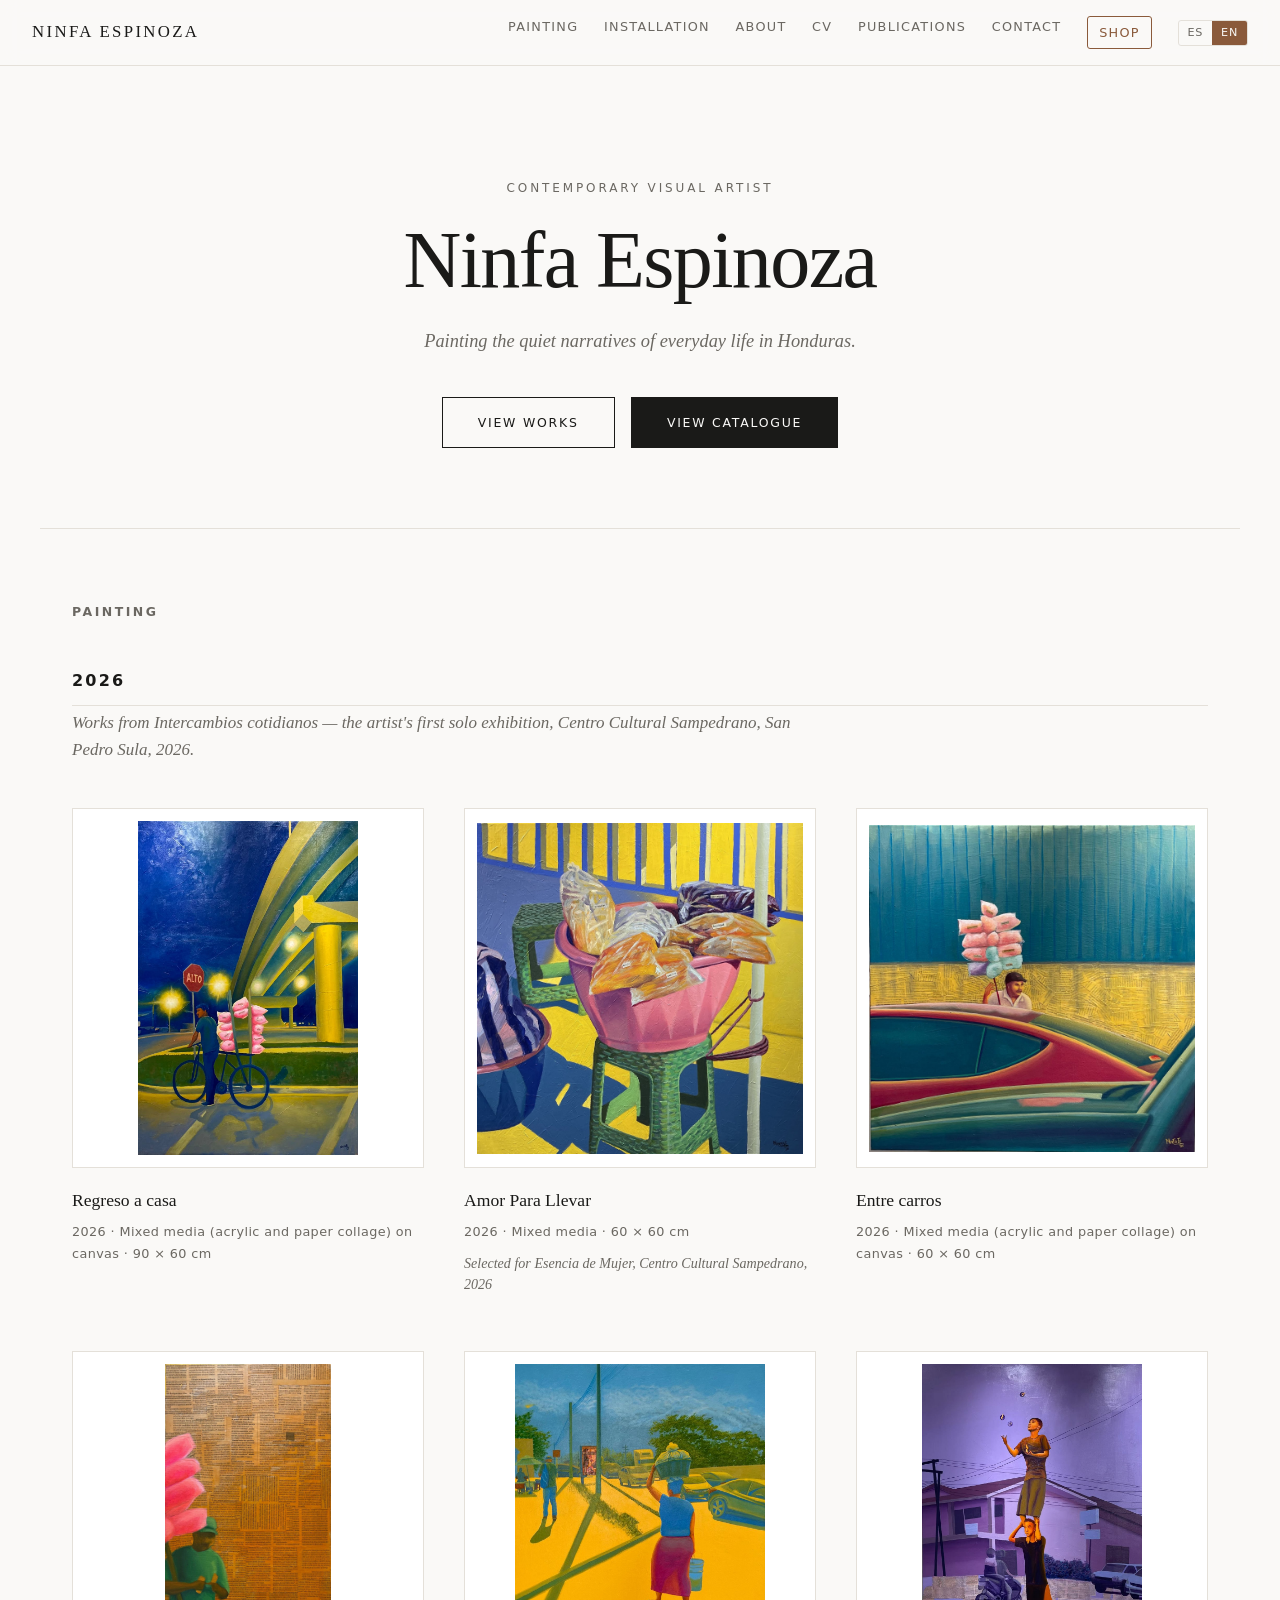
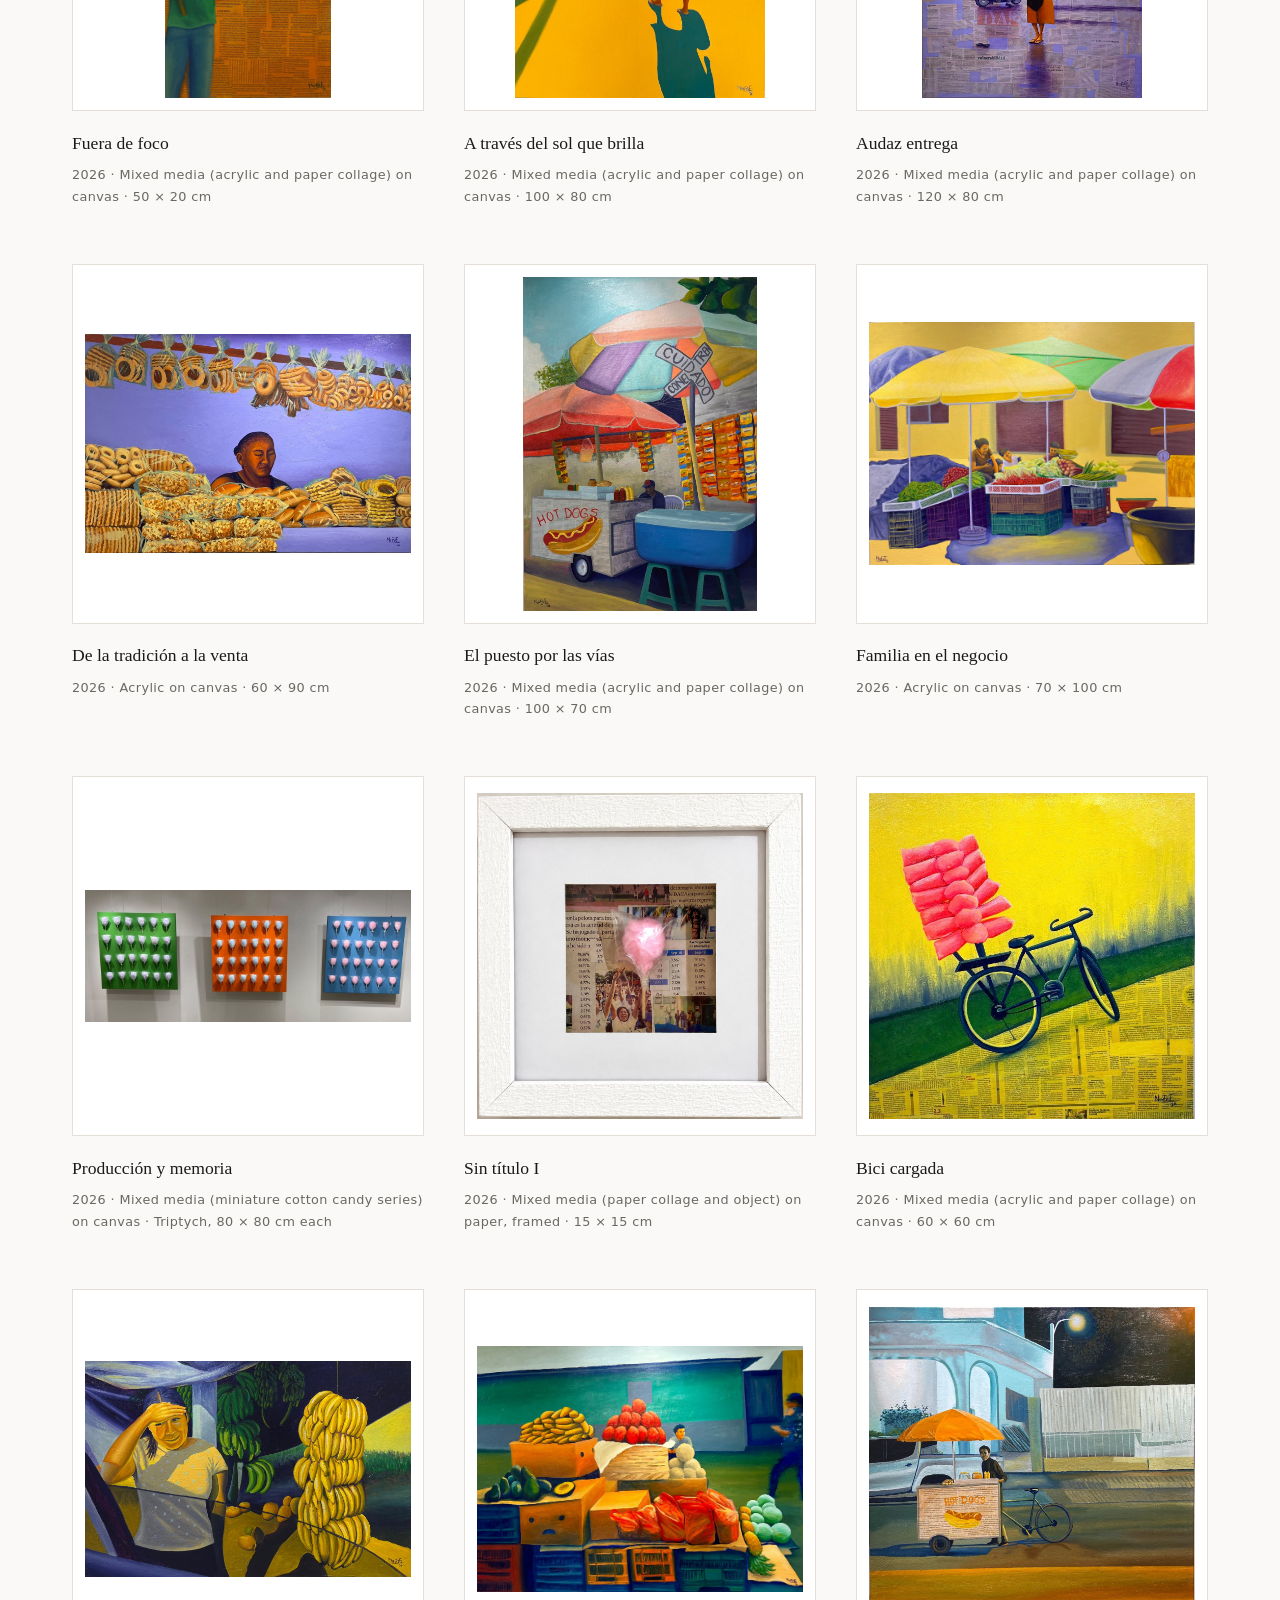
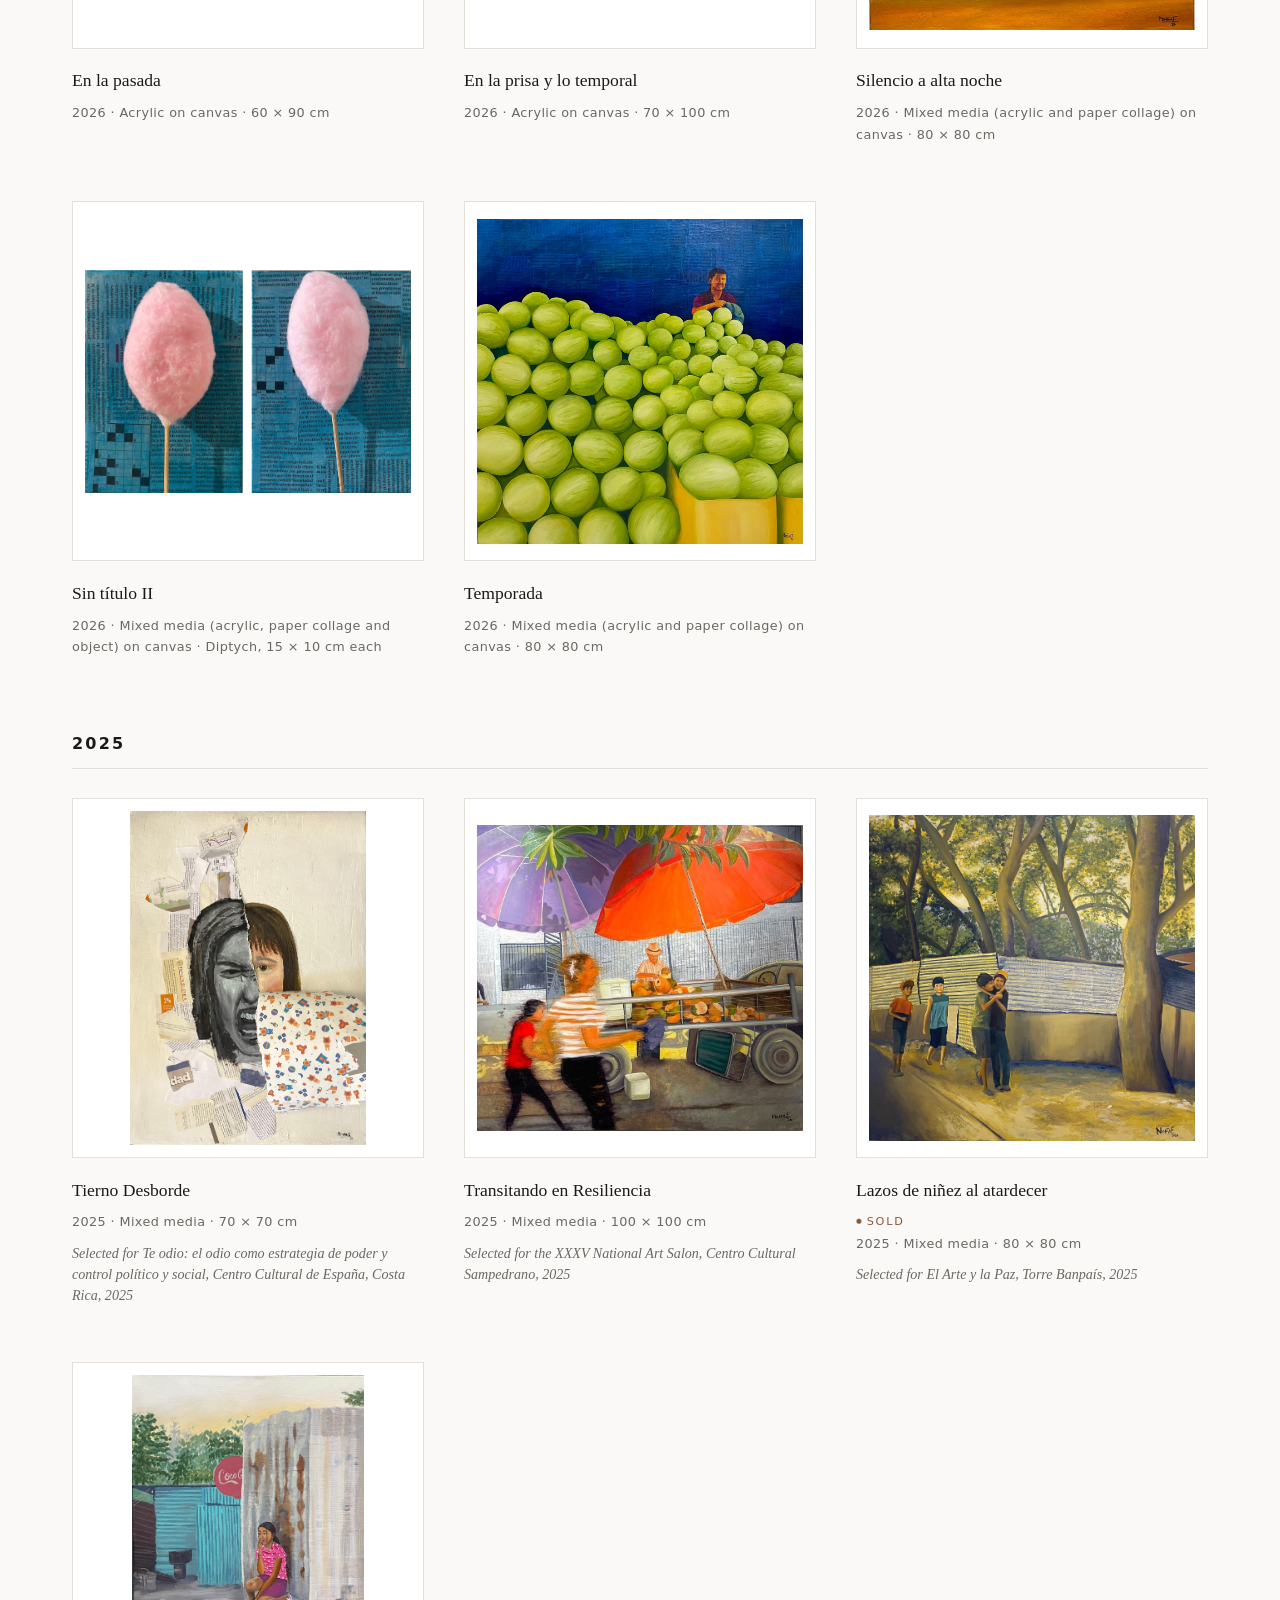
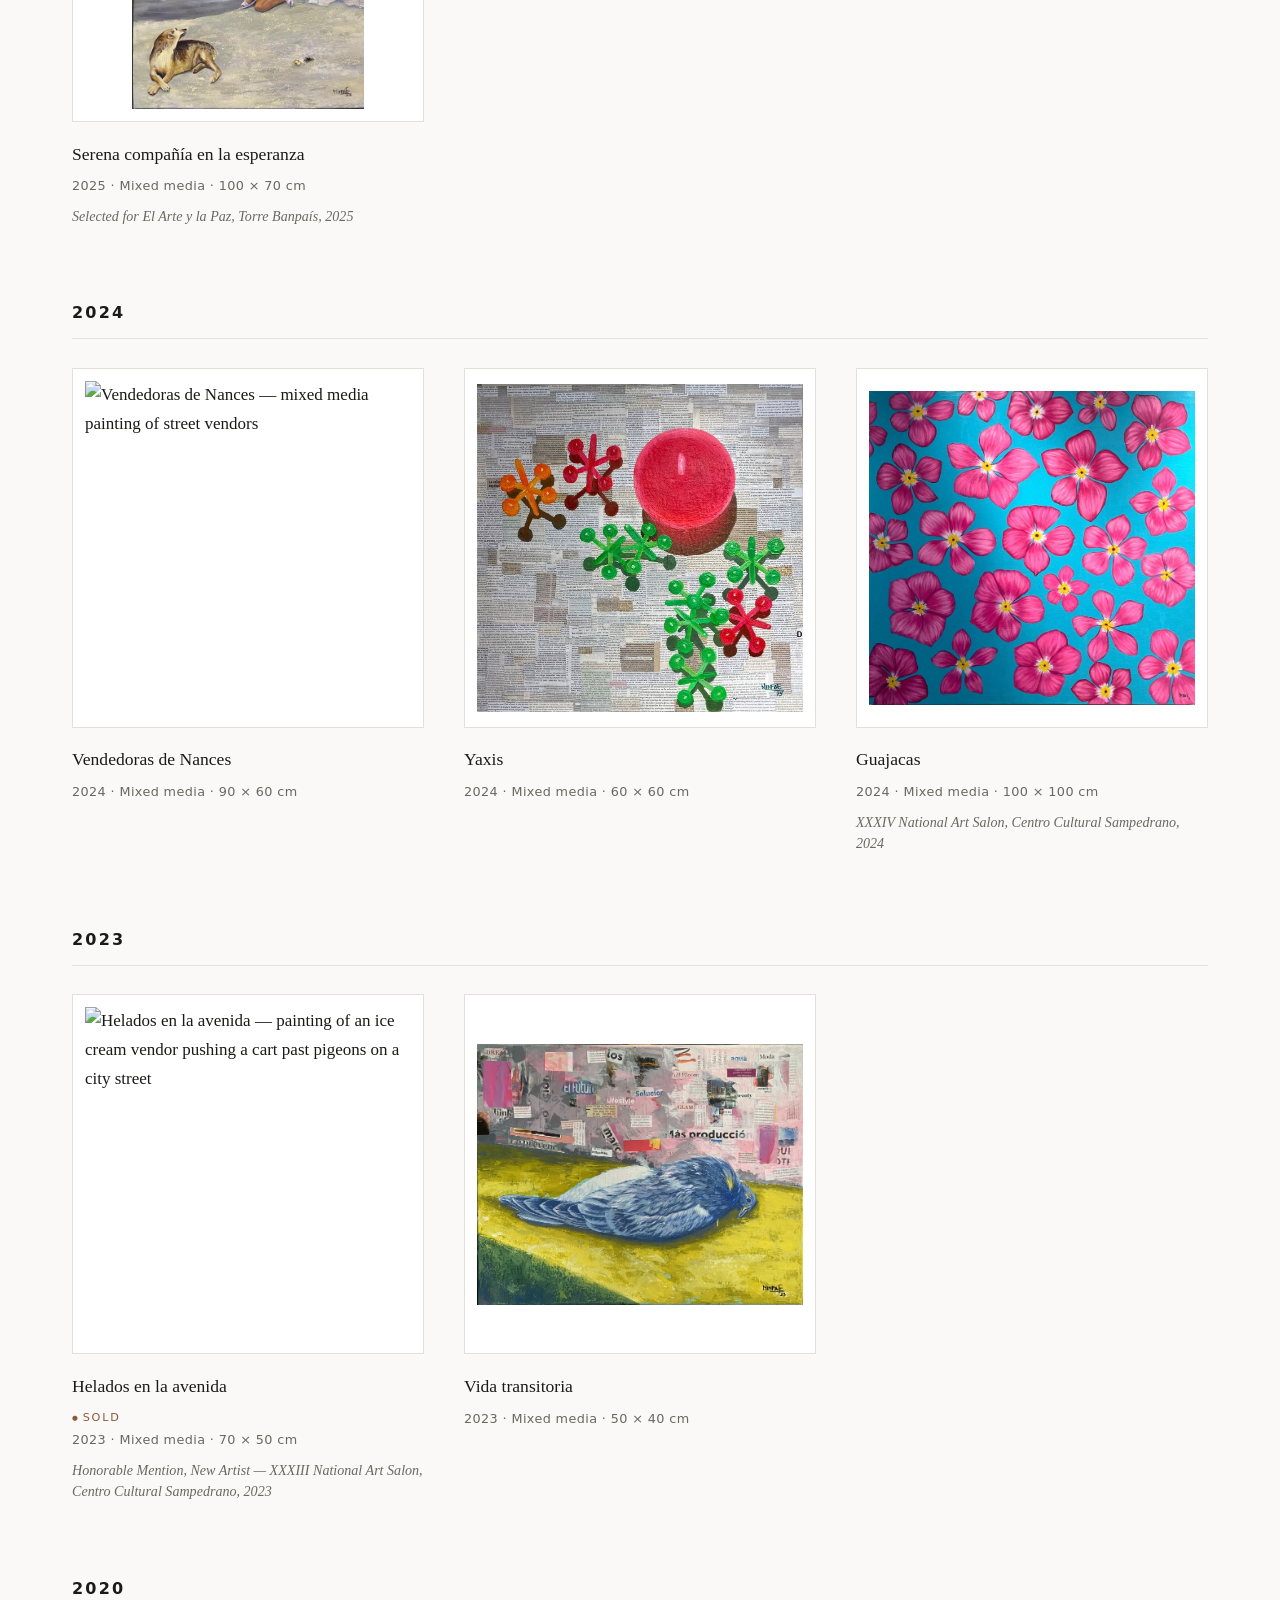
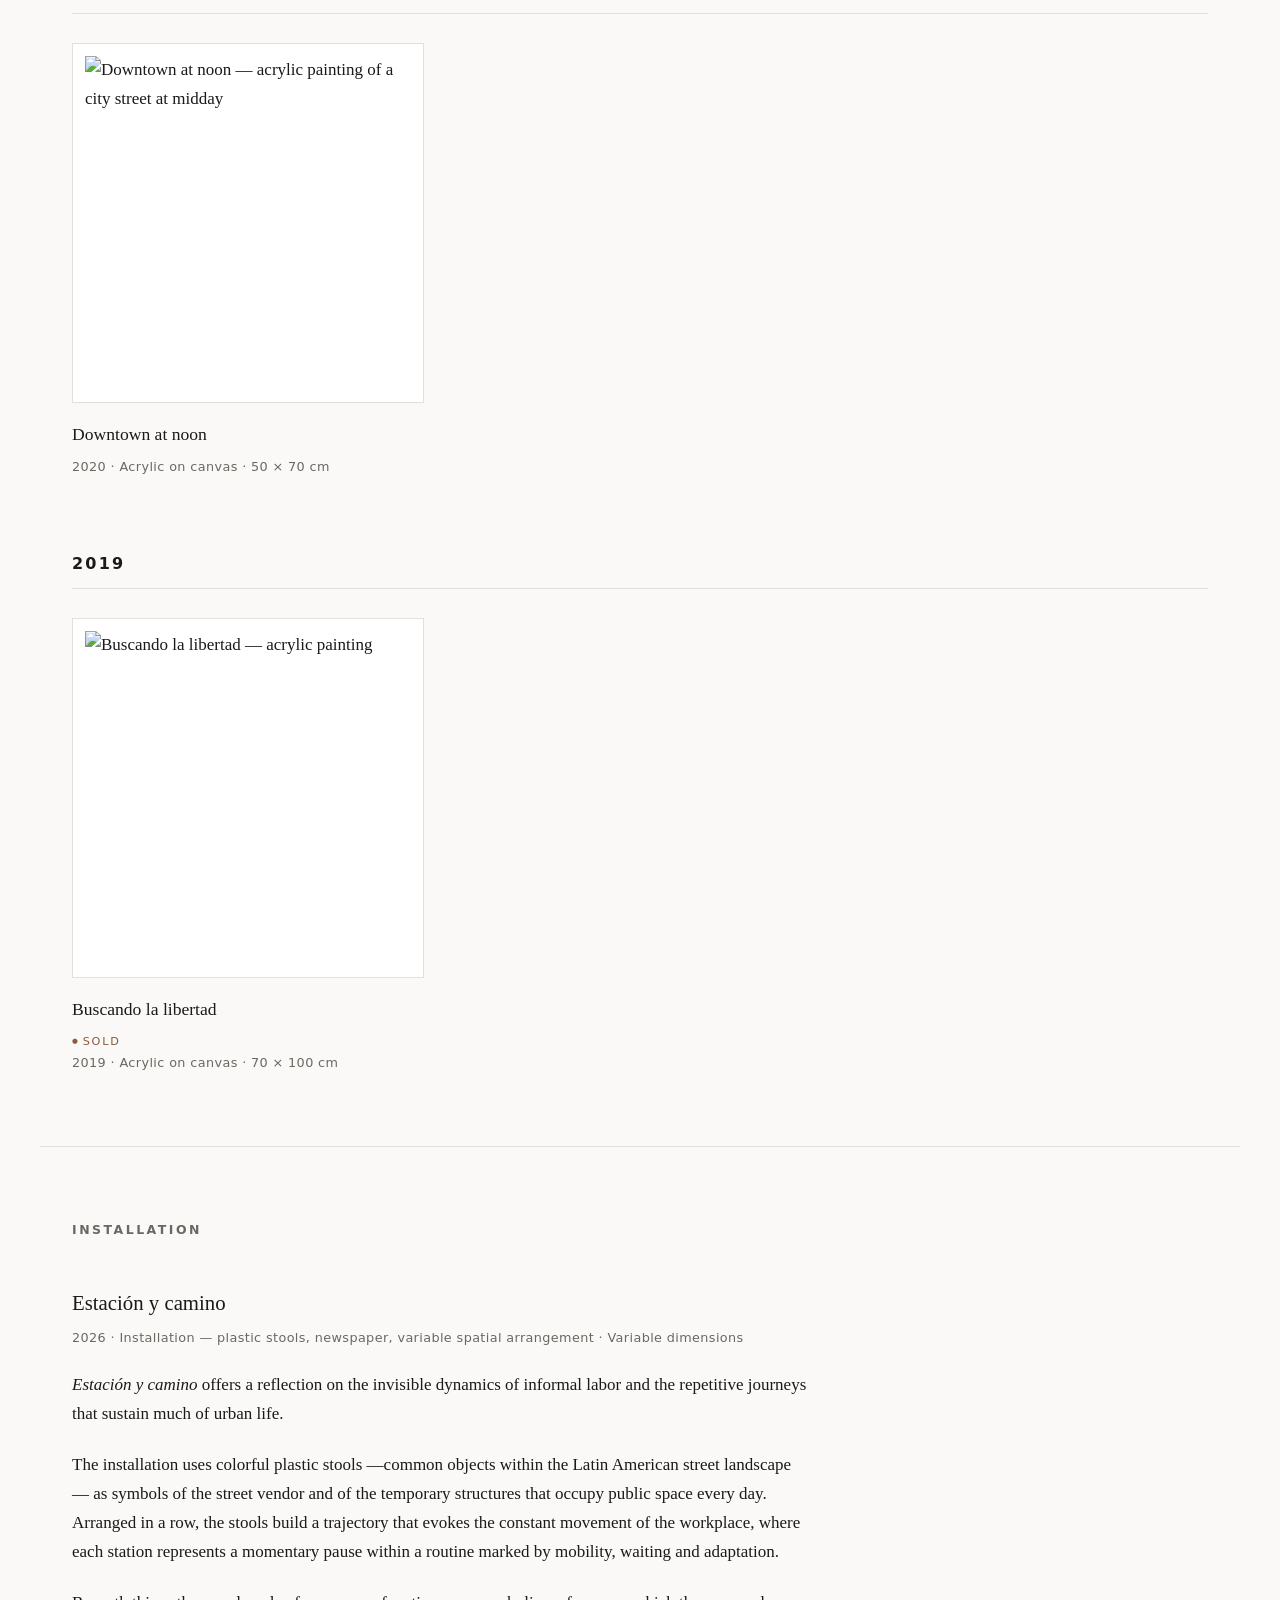
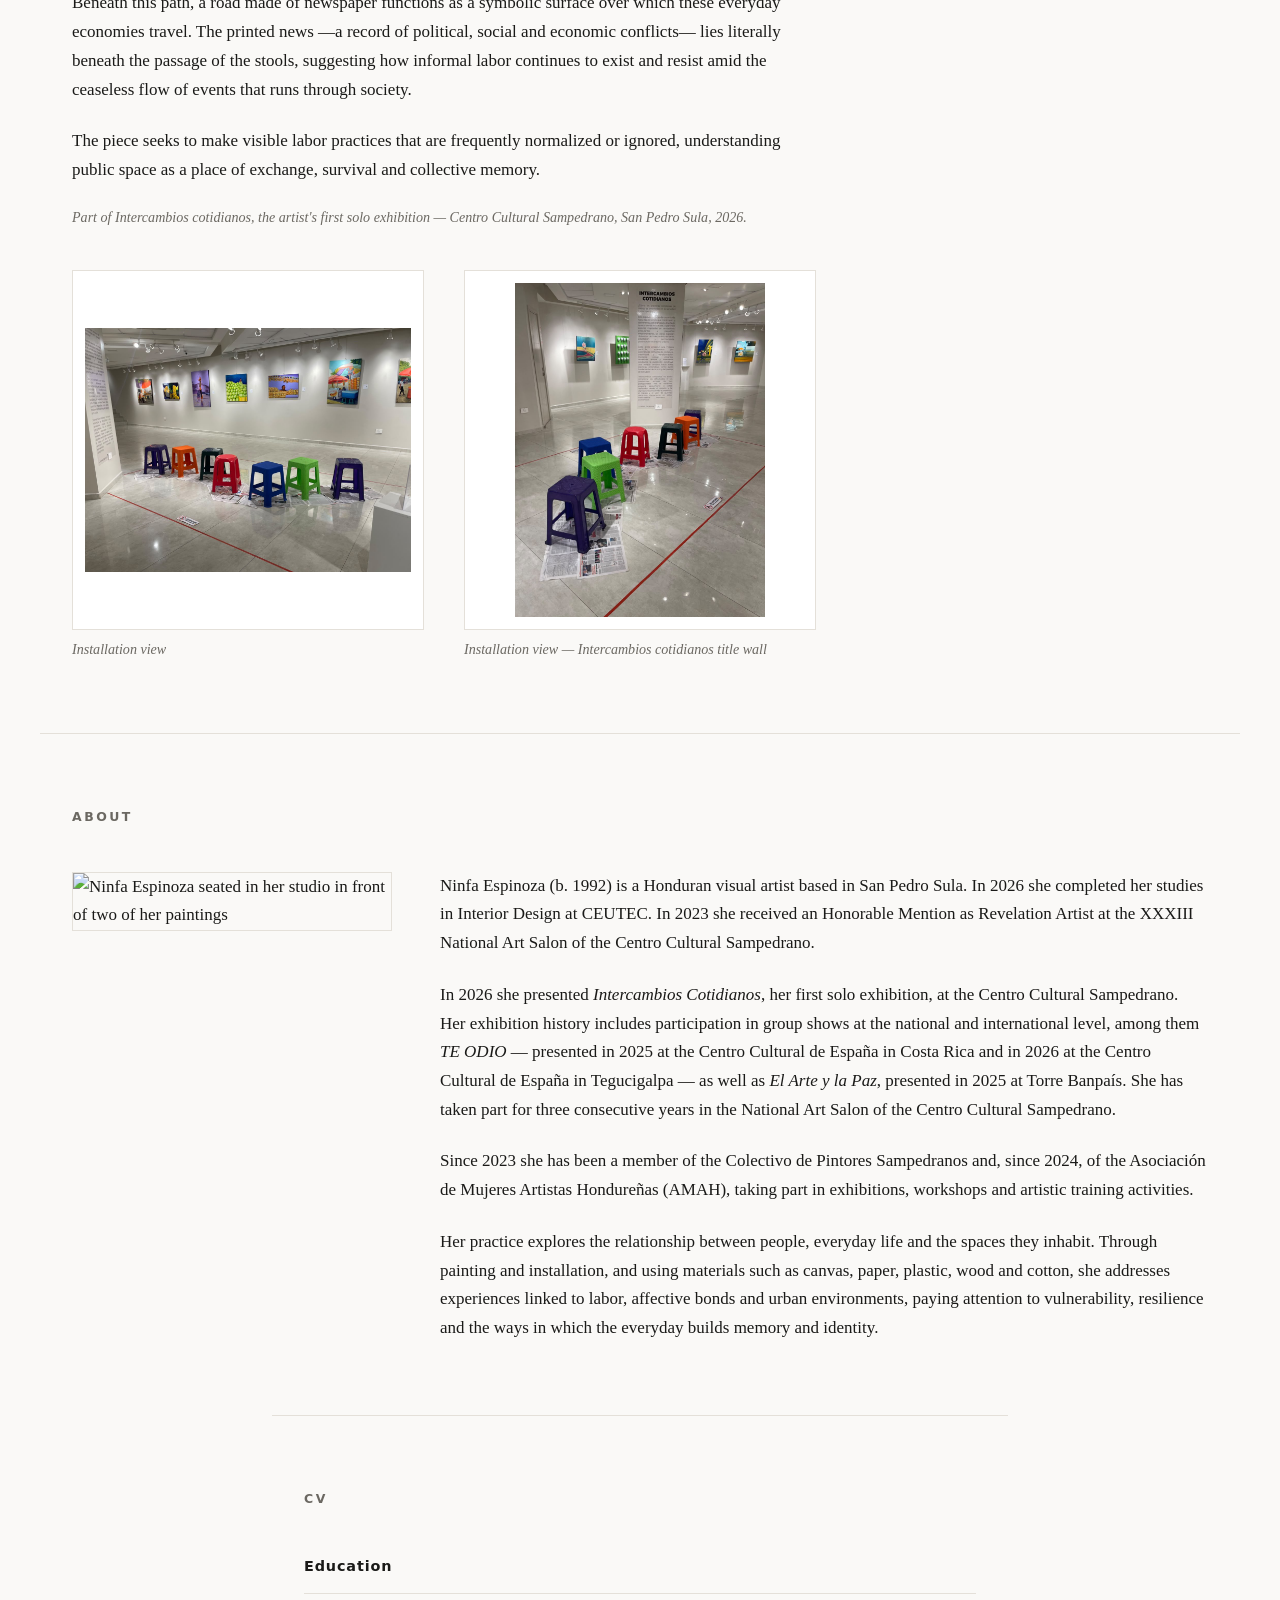
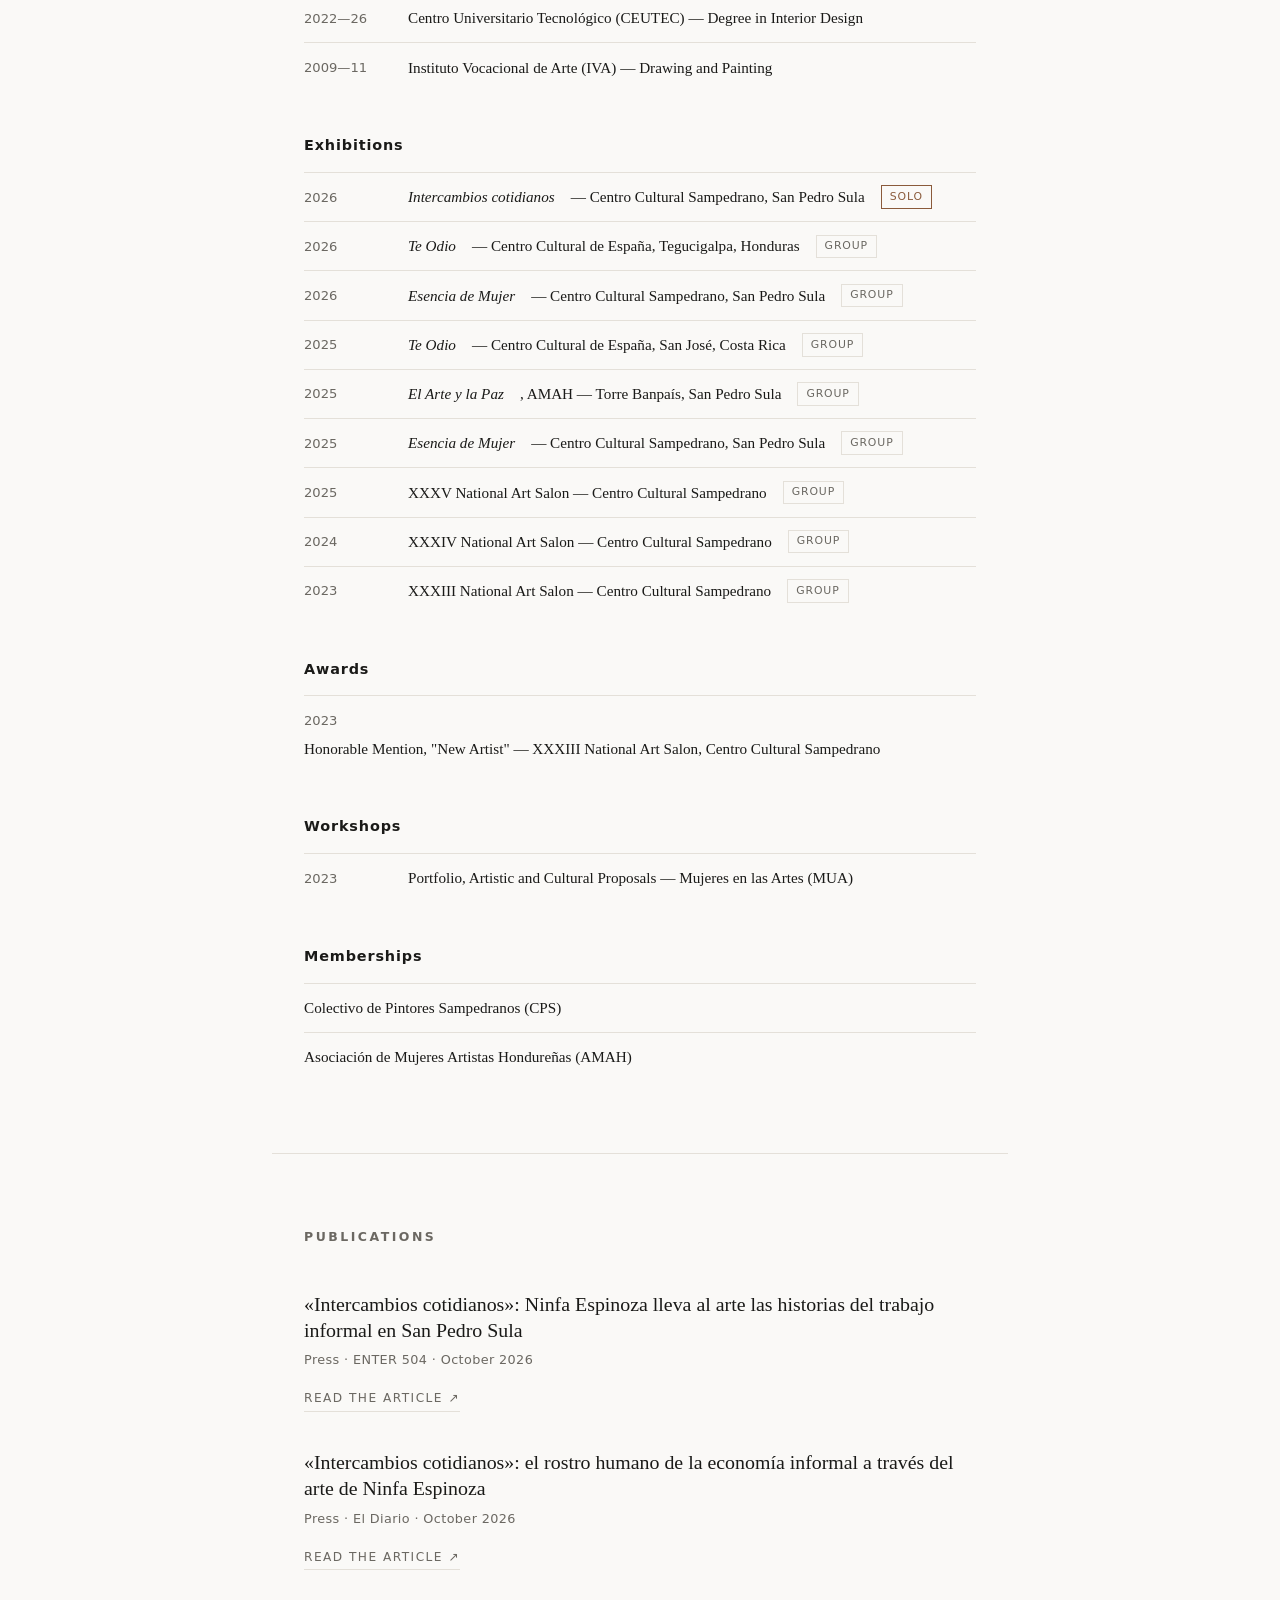
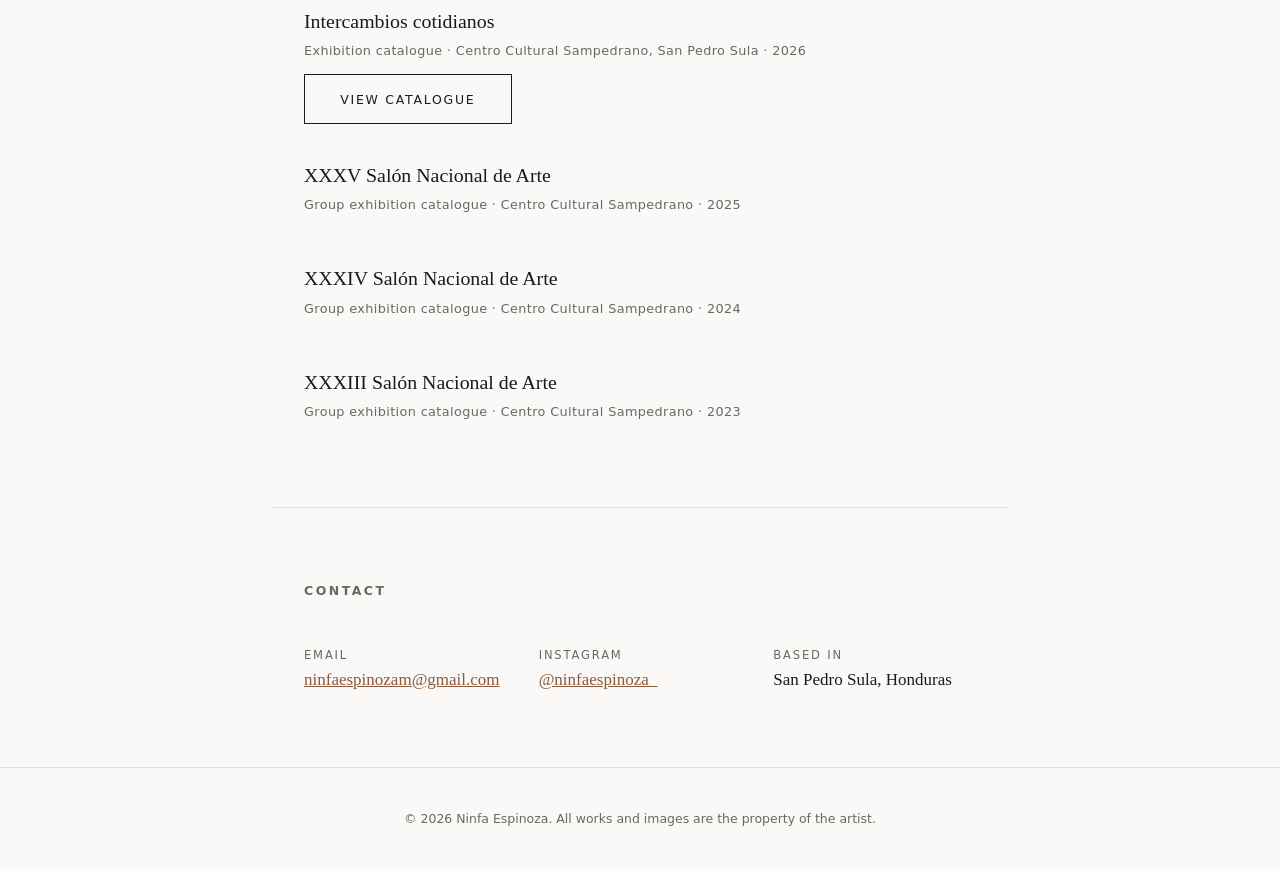
==== commit 835de0f6: "Add Shop button to nav linking to Gumroad store; update Temporada photo - New "Shop" / "Tienda" nav " ====
--- a/index.html
+++ b/index.html
@@ -34,6 +34,7 @@
       <a href="#cv" data-es='CV'>CV</a>
       <a href="#publications" data-es='Publicaciones'>Publications</a>
       <a href="#contact" data-es='Contacto'>Contact</a>
+      <a href="https://ninfaespinoza.gumroad.com" target="_blank" rel="noopener" class="nav-shop" data-es='Tienda'>Shop</a>
       <div class="langsw" aria-label="Idioma / Language">
         <button id="btn-es" type="button" data-lang="es">ES</button>
         <button id="btn-en" type="button" data-lang="en">EN</button>
--- a/style.css
+++ b/style.css
@@ -90,6 +90,19 @@
 .site-header nav a.active {
   color: var(--text);
   border-bottom-color: var(--accent);
+}
+
+/* botón Shop: resalta como llamada a la tienda */
+.site-header nav a.nav-shop {
+  color: var(--accent);
+  border: 1px solid var(--accent);
+  border-radius: 3px;
+  padding: 0.3rem 0.7rem;
+}
+.site-header nav a.nav-shop:hover {
+  background: var(--accent);
+  color: var(--bg);
+  border-color: var(--accent);
 }
 
 /* lado derecho del encabezado: menú + selector de idioma */
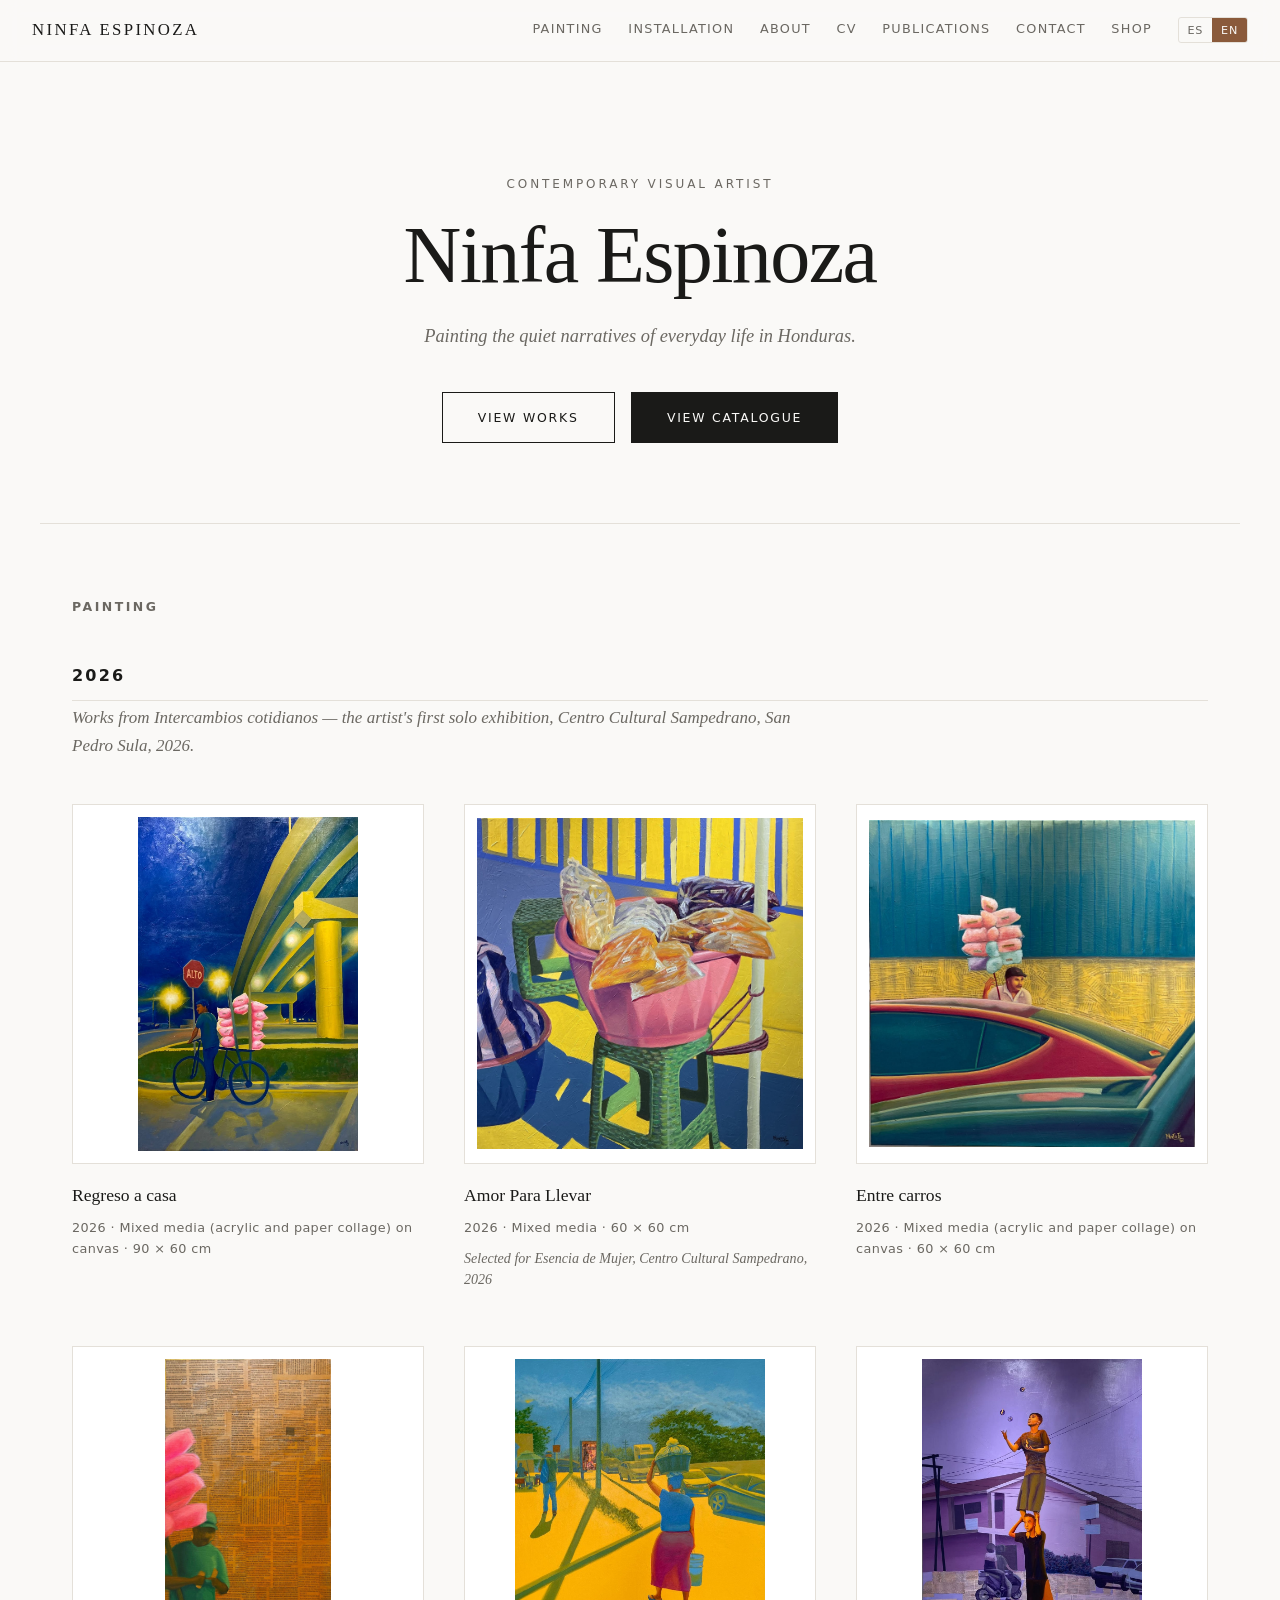
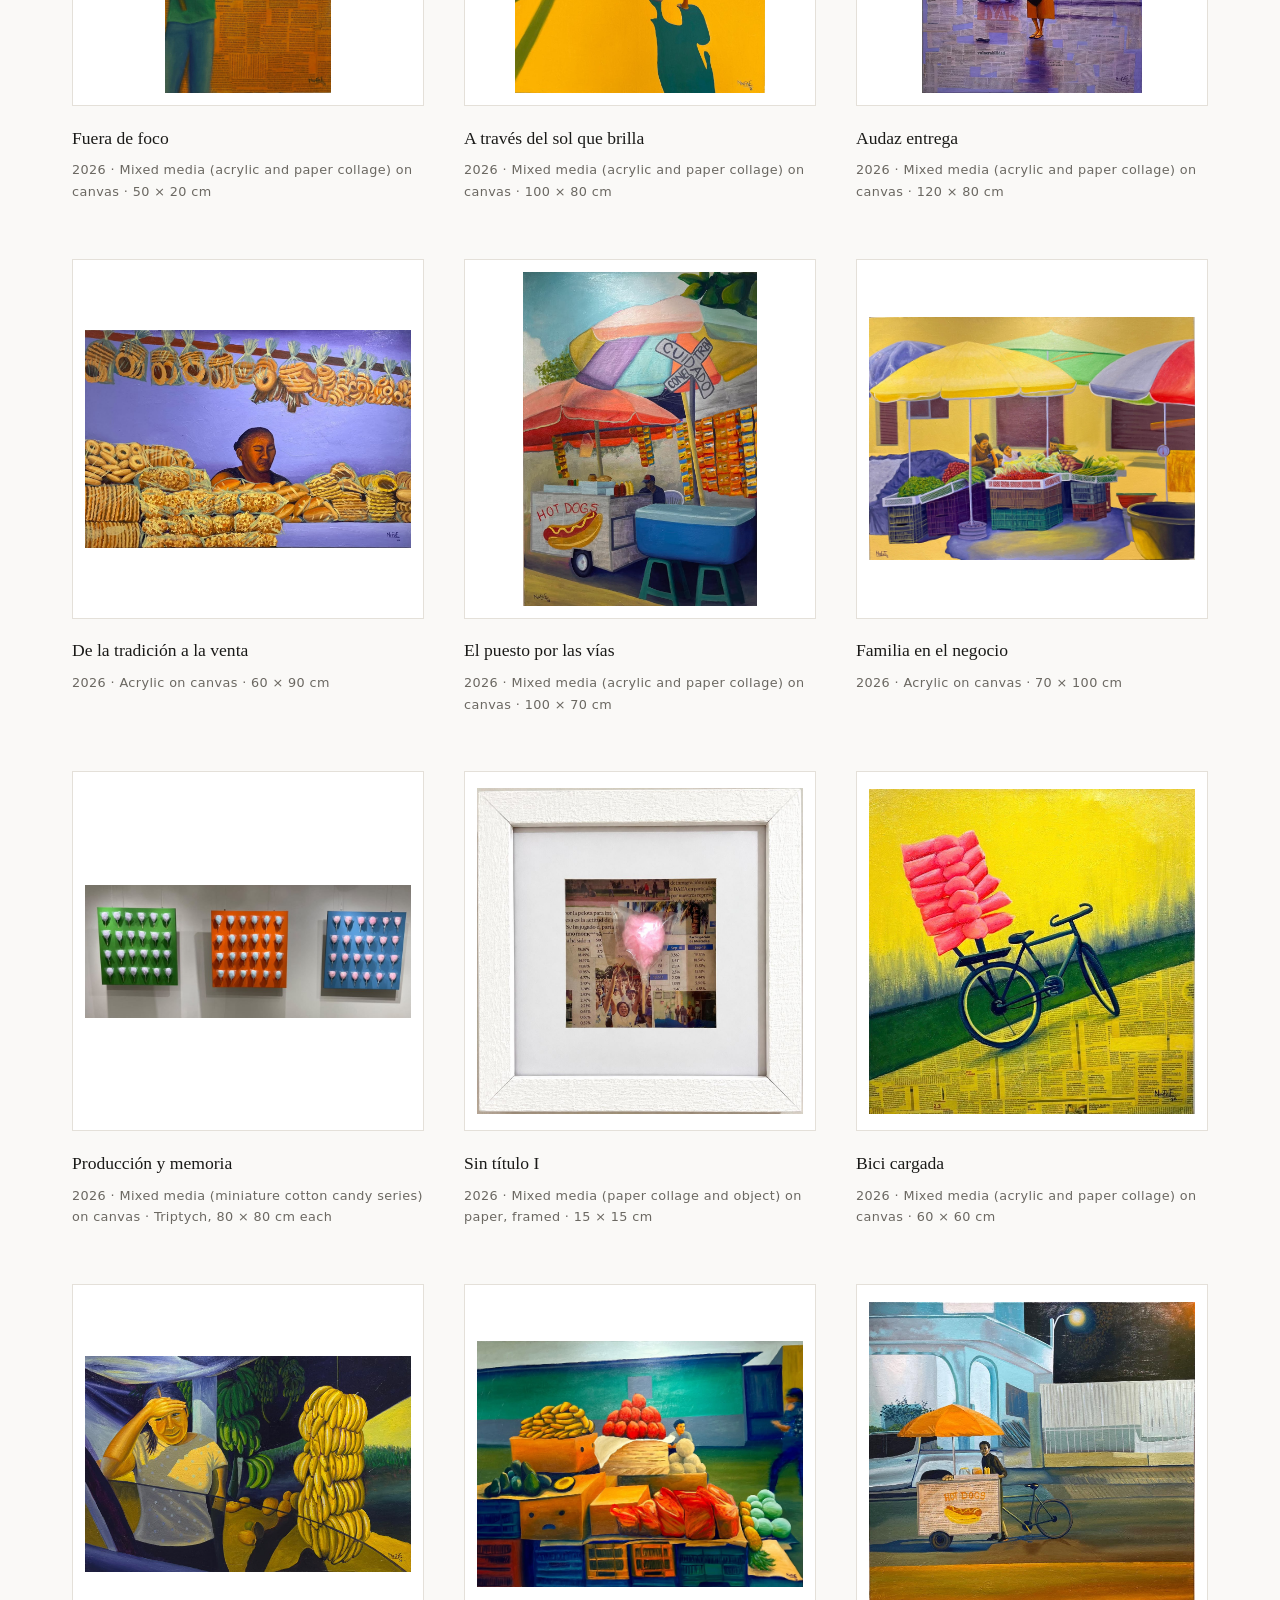
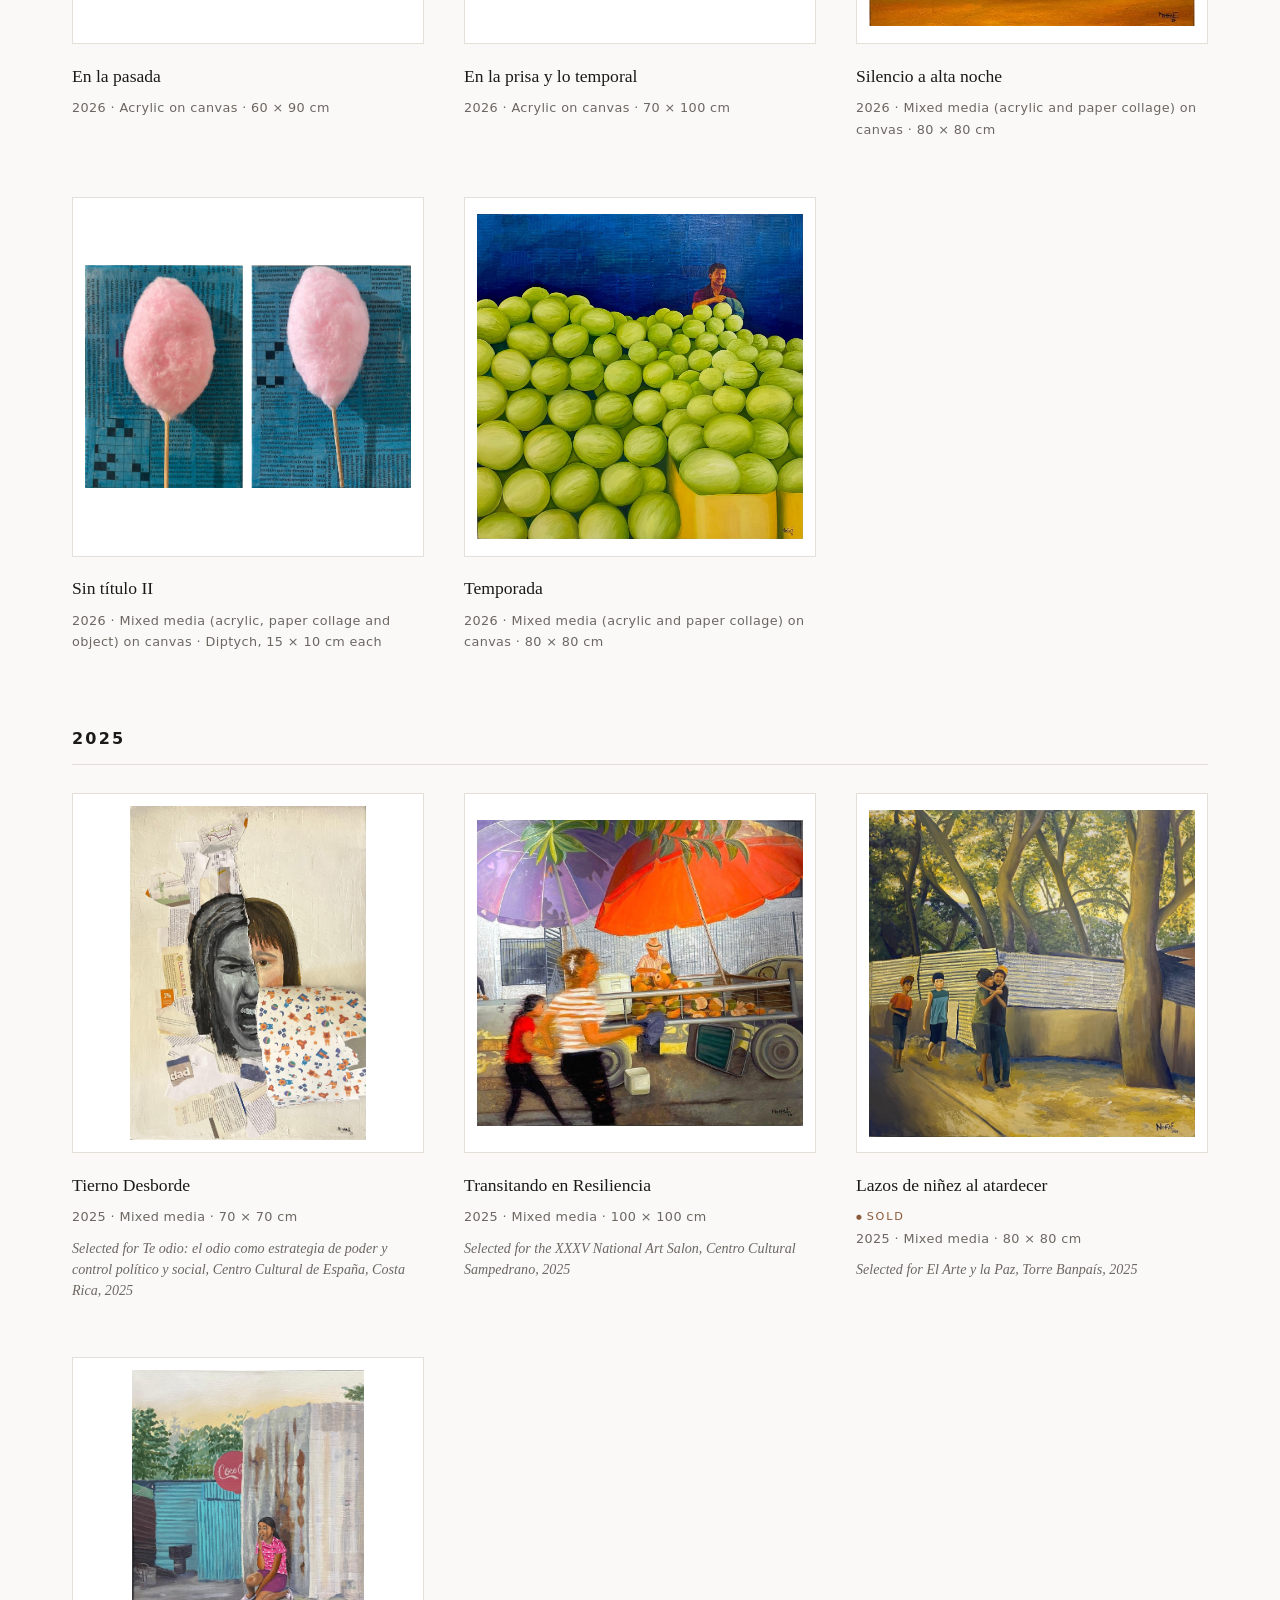
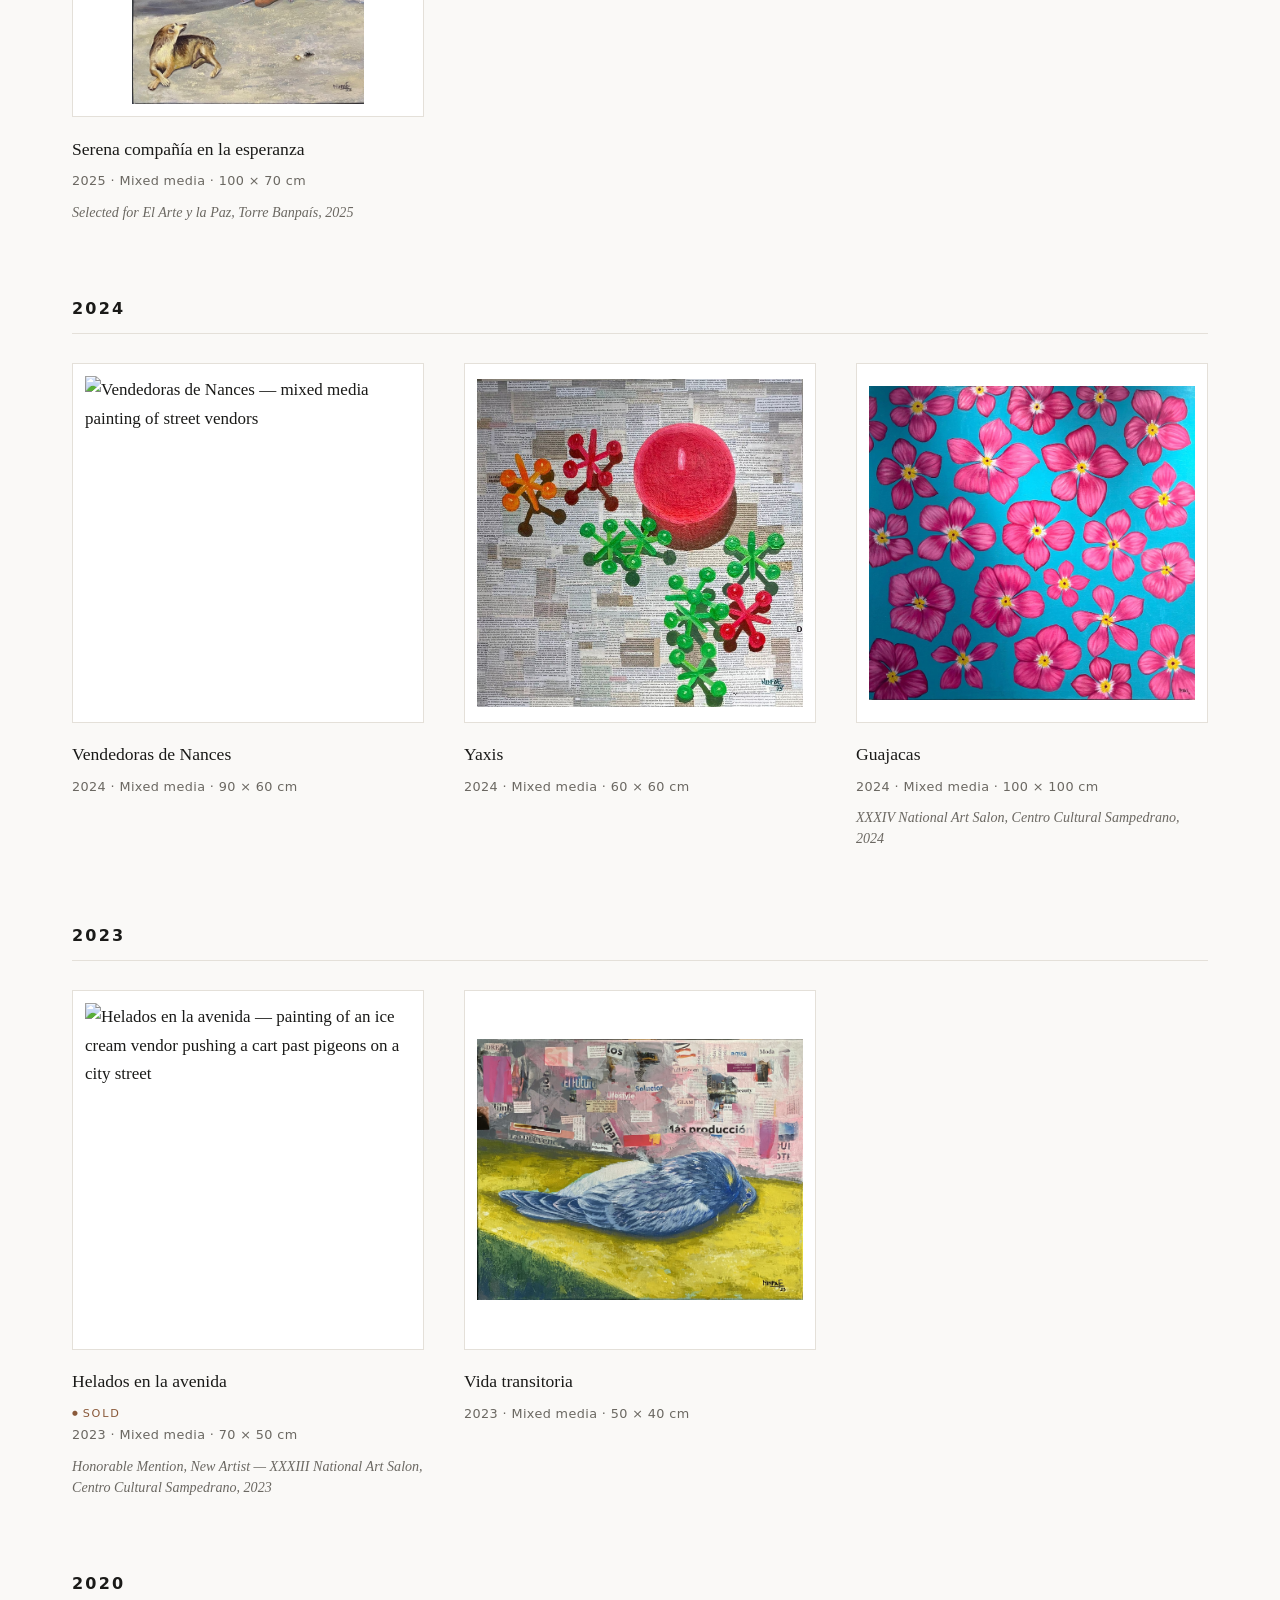
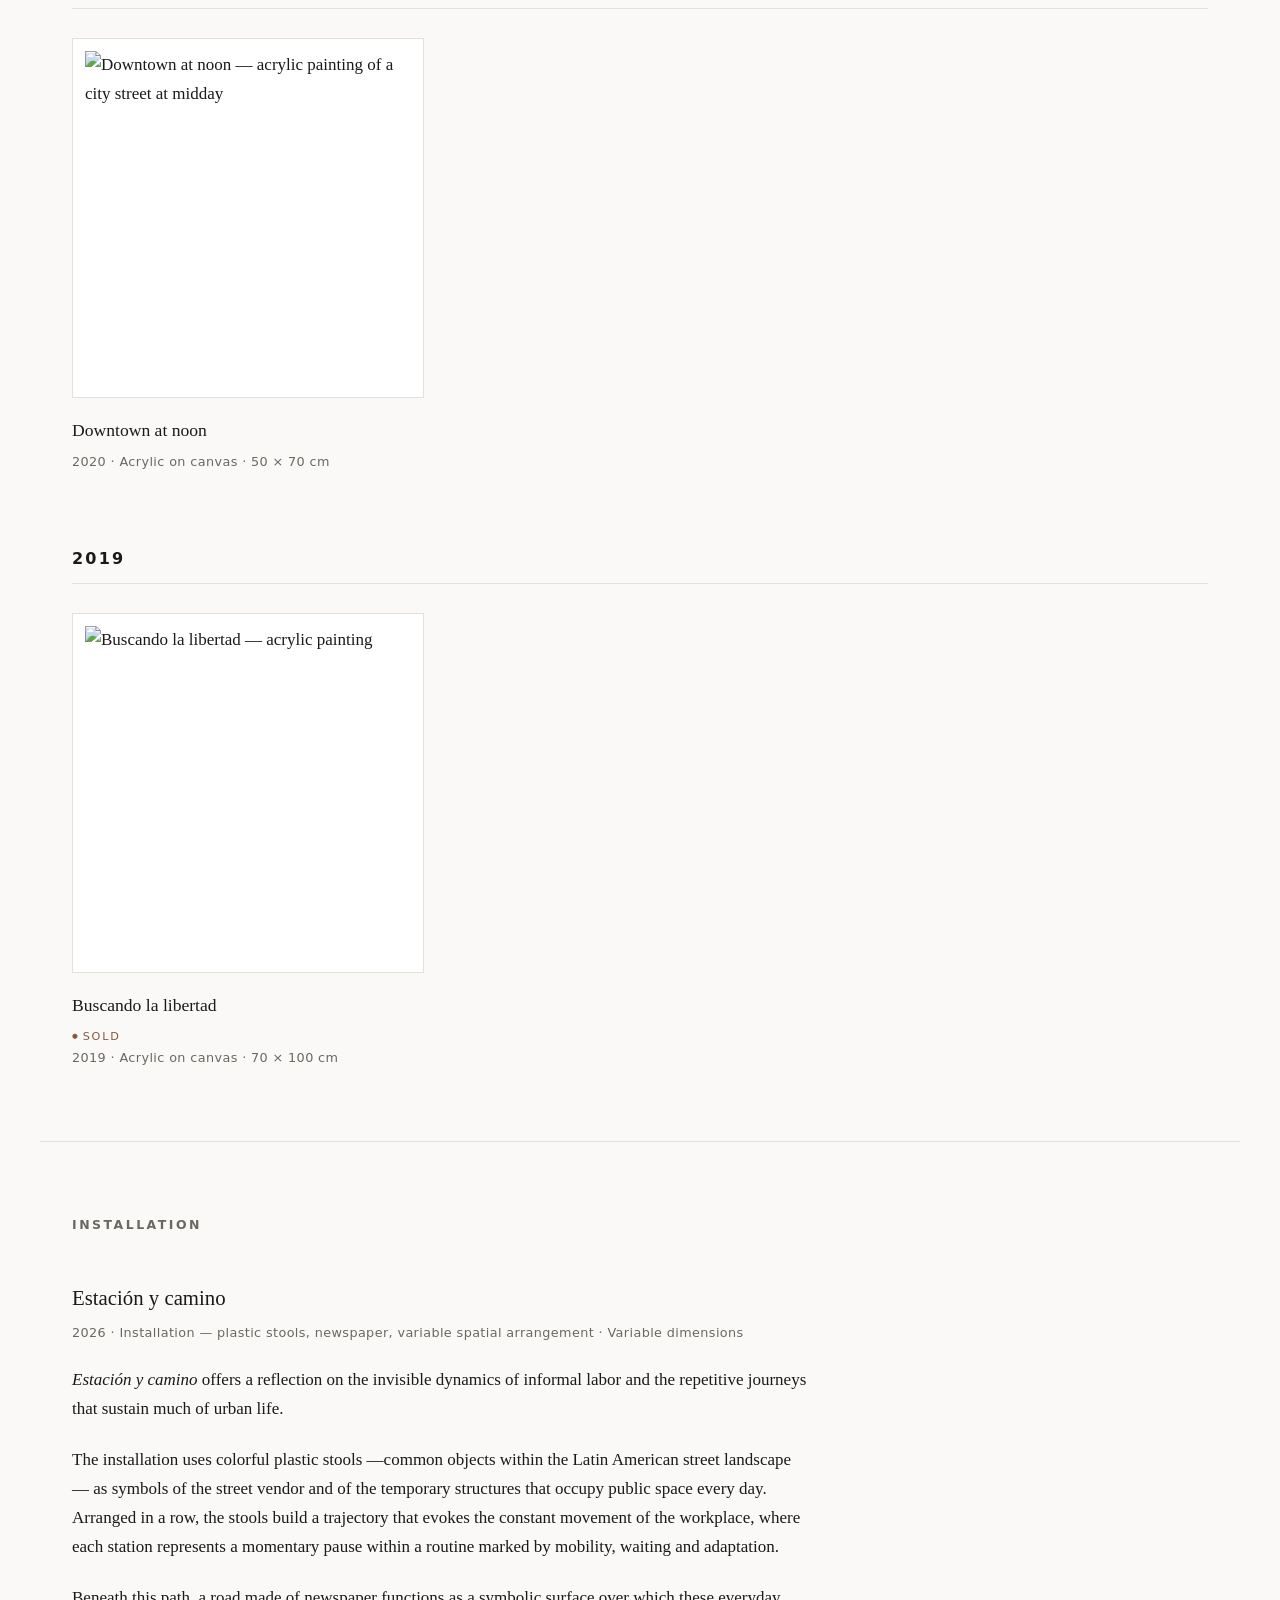
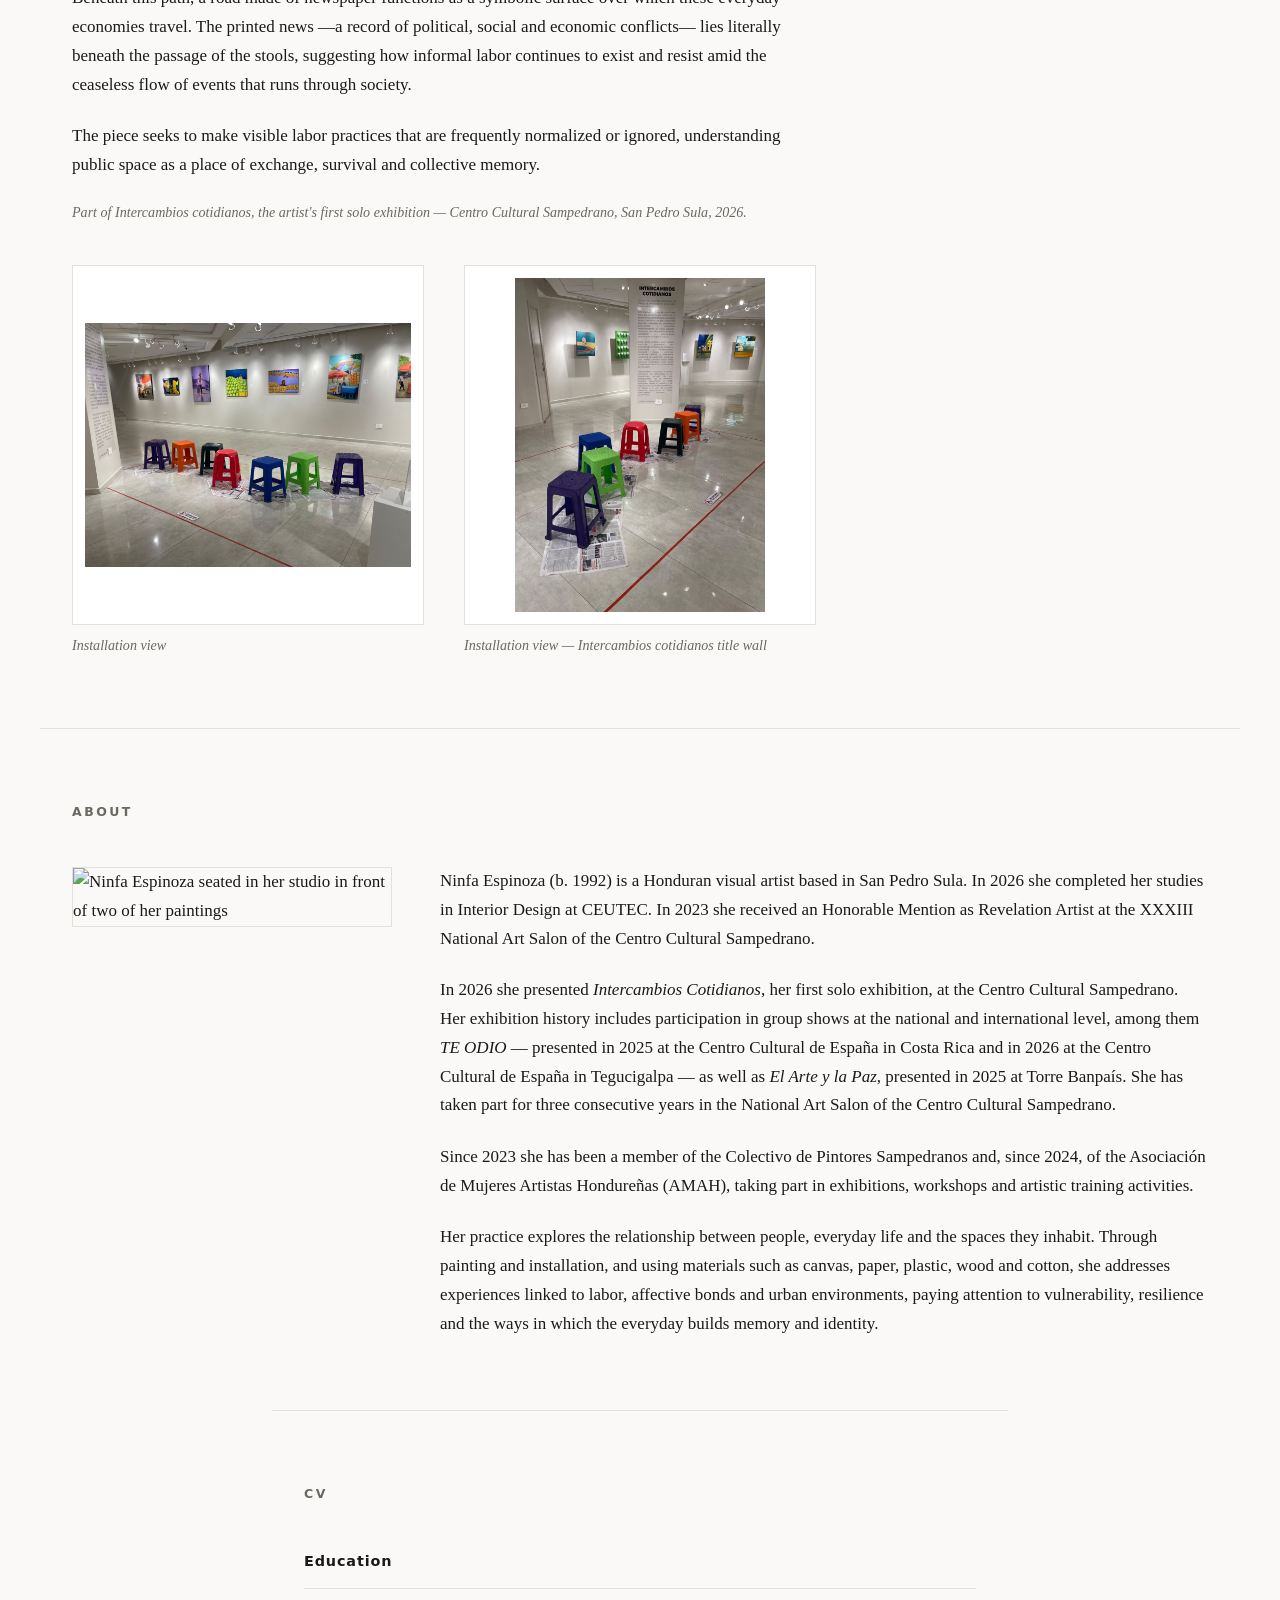
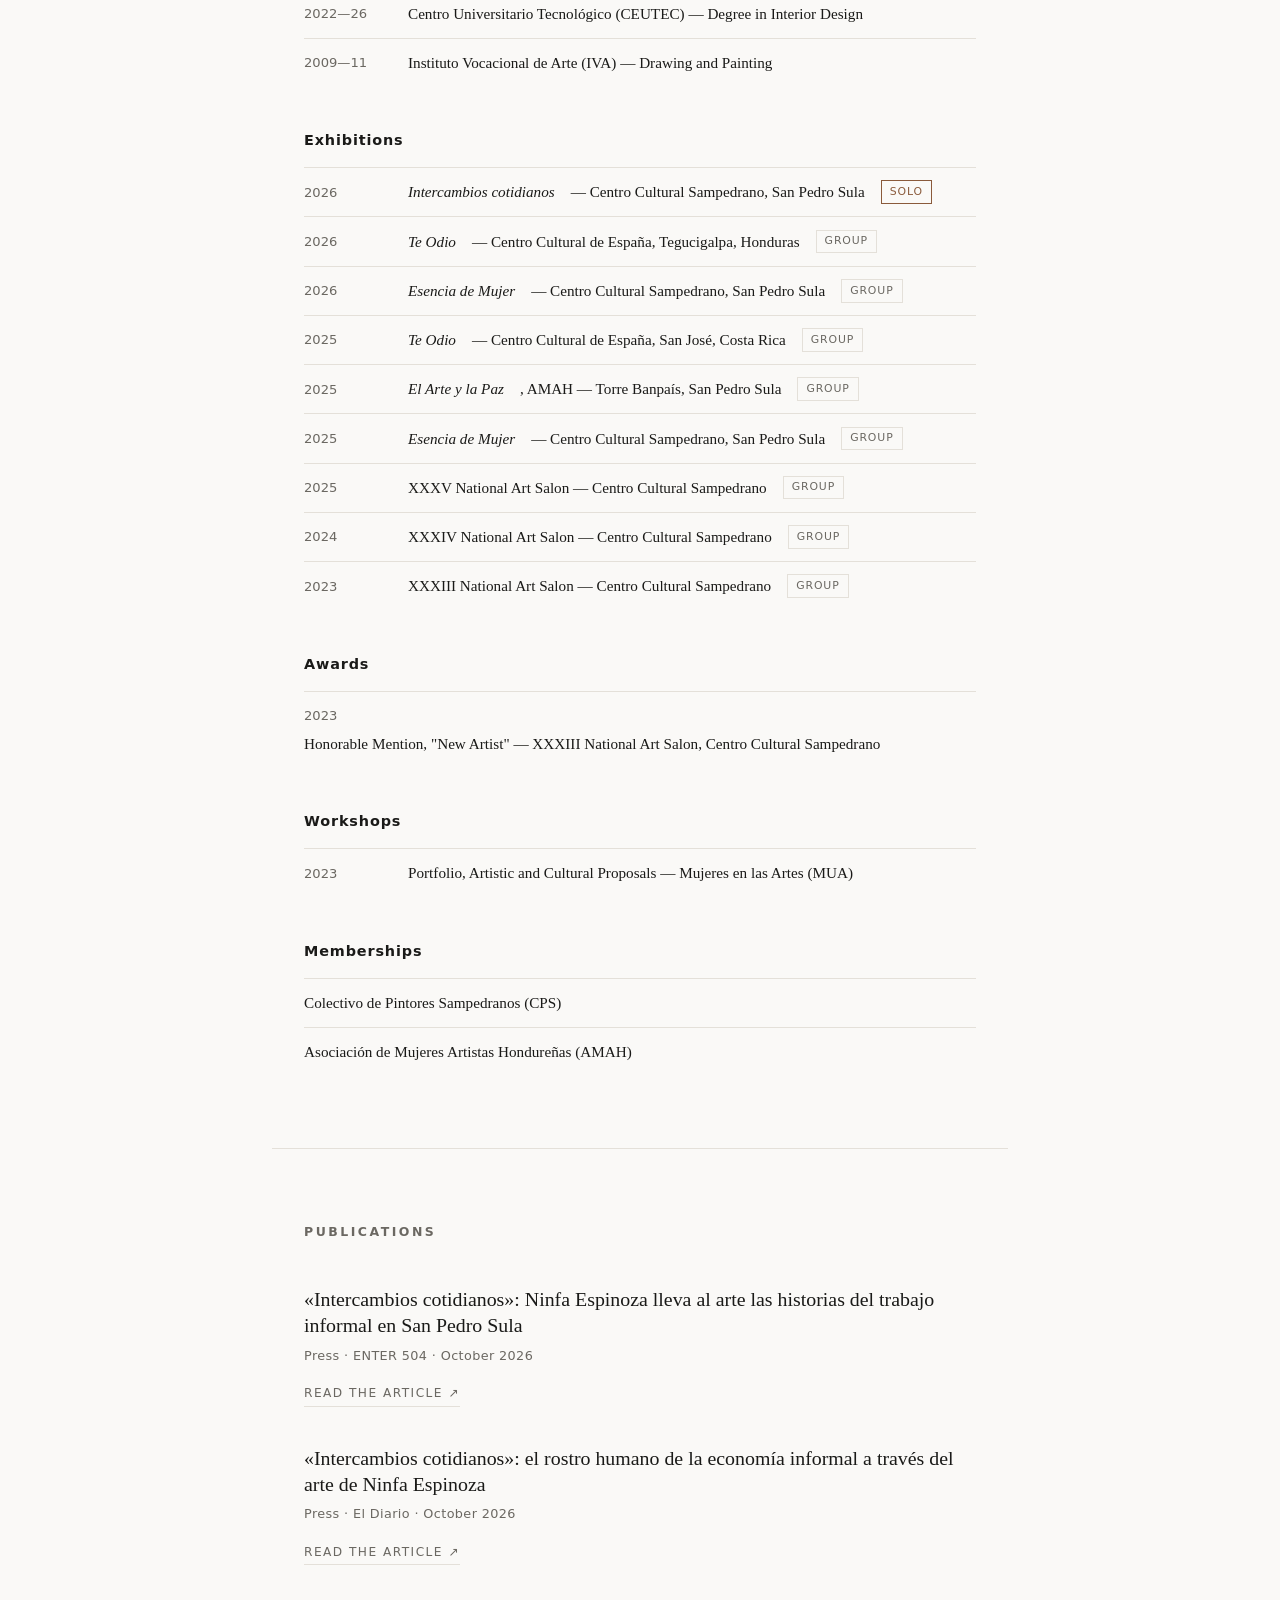
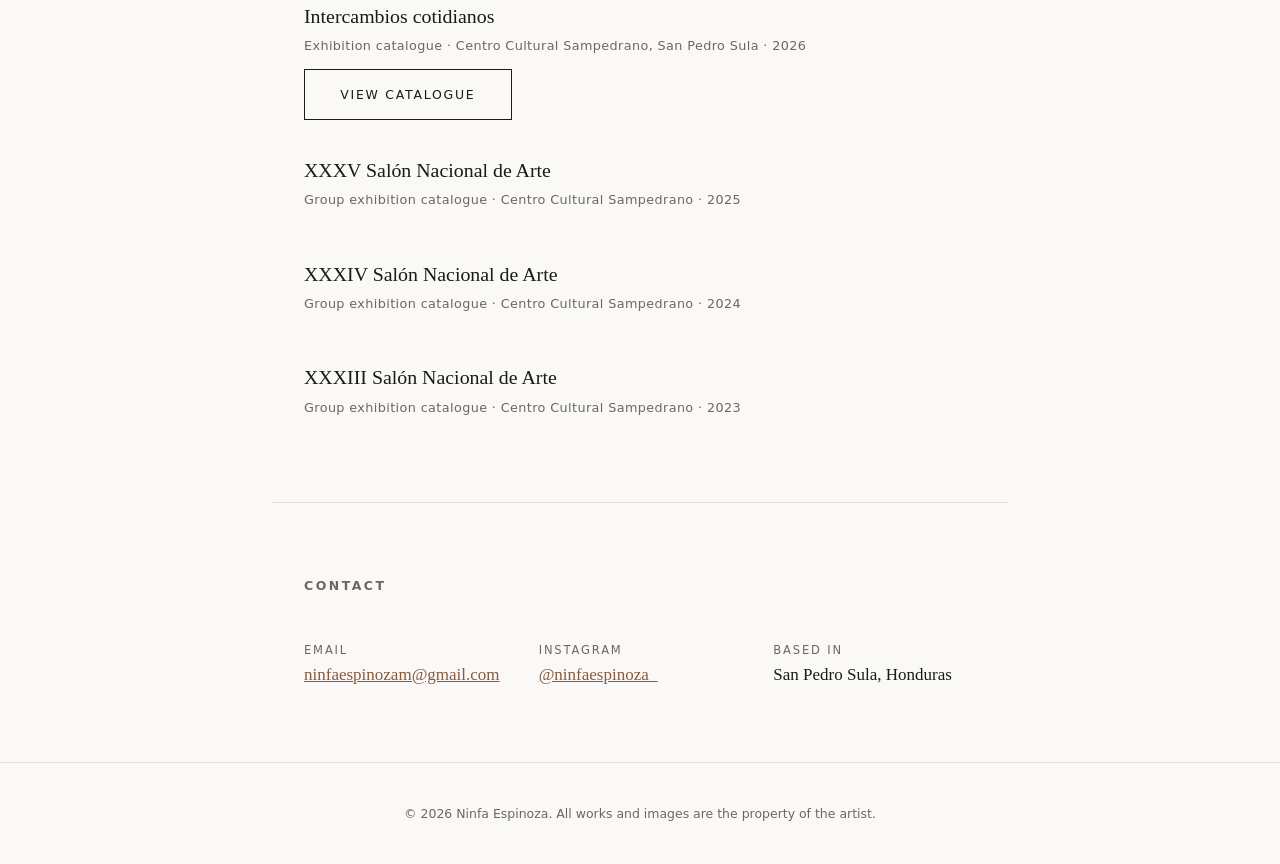
==== commit 95ace907: "Add NE monogram favicon; make Shop a plain nav link - Favicon (terracotta NE monogram) so search/tab" ====
--- a/index.html
+++ b/index.html
@@ -19,6 +19,11 @@
 
   <meta name="description" content="Ninfa Espinoza (b. 1992) is a Honduran visual artist based in San Pedro Sula. Her paintings and installations explore everyday life, informal labor, urban space, and collective memory.">
 
+  <!-- Favicon (monograma NE) -->
+  <link rel="icon" href="favicon.ico" sizes="any">
+  <link rel="icon" type="image/png" sizes="32x32" href="favicon-32.png">
+  <link rel="apple-touch-icon" href="favicon-180.png">
+
   <link rel="stylesheet" href="style.css">
 </head>
 
@@ -34,7 +39,7 @@
       <a href="#cv" data-es='CV'>CV</a>
       <a href="#publications" data-es='Publicaciones'>Publications</a>
       <a href="#contact" data-es='Contacto'>Contact</a>
-      <a href="https://ninfaespinoza.gumroad.com" target="_blank" rel="noopener" class="nav-shop" data-es='Tienda'>Shop</a>
+      <a href="https://ninfaespinoza.gumroad.com" target="_blank" rel="noopener" data-es='Tienda'>Shop</a>
       <div class="langsw" aria-label="Idioma / Language">
         <button id="btn-es" type="button" data-lang="es">ES</button>
         <button id="btn-en" type="button" data-lang="en">EN</button>
--- a/style.css
+++ b/style.css
@@ -71,6 +71,7 @@
 .site-header nav {
   display: flex;
   flex-wrap: wrap;
+  align-items: center;
   gap: 1.6rem;
 }
 
@@ -90,19 +91,6 @@
 .site-header nav a.active {
   color: var(--text);
   border-bottom-color: var(--accent);
-}
-
-/* botón Shop: resalta como llamada a la tienda */
-.site-header nav a.nav-shop {
-  color: var(--accent);
-  border: 1px solid var(--accent);
-  border-radius: 3px;
-  padding: 0.3rem 0.7rem;
-}
-.site-header nav a.nav-shop:hover {
-  background: var(--accent);
-  color: var(--bg);
-  border-color: var(--accent);
 }
 
 /* lado derecho del encabezado: menú + selector de idioma */
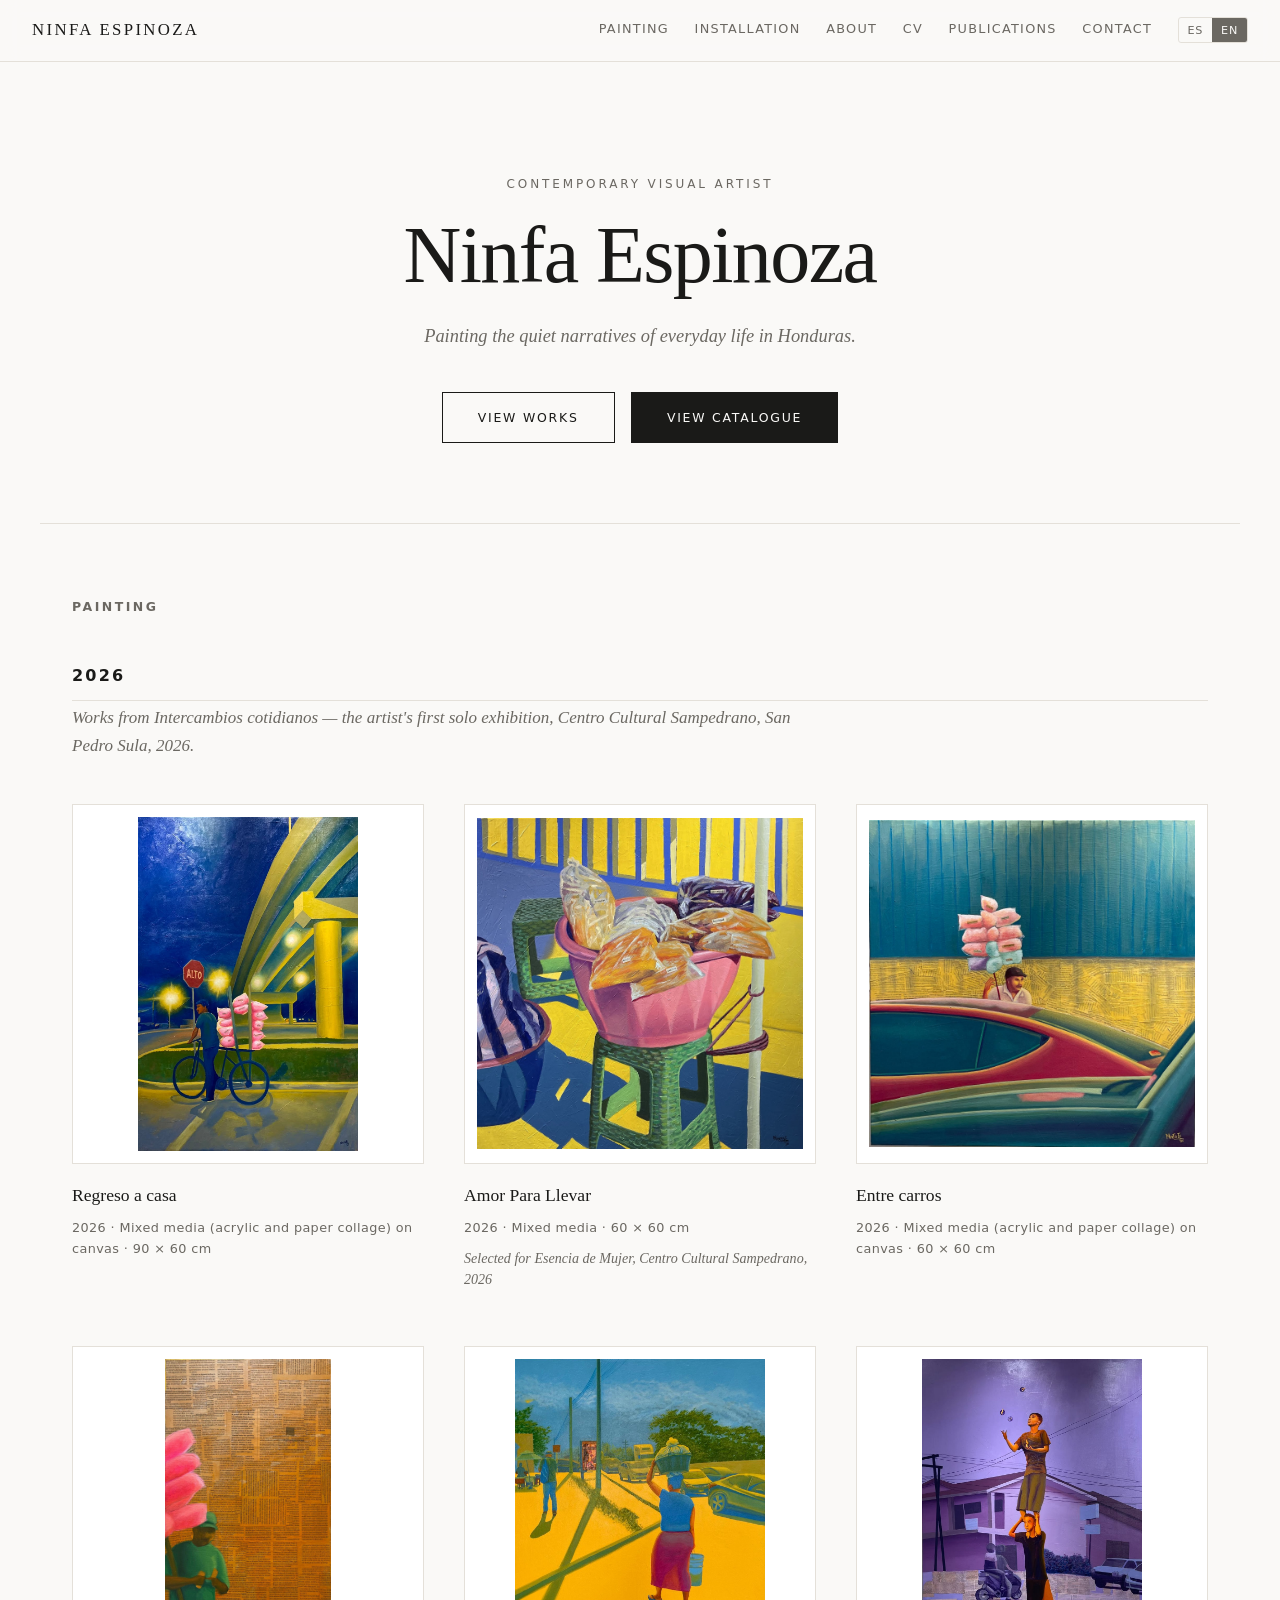
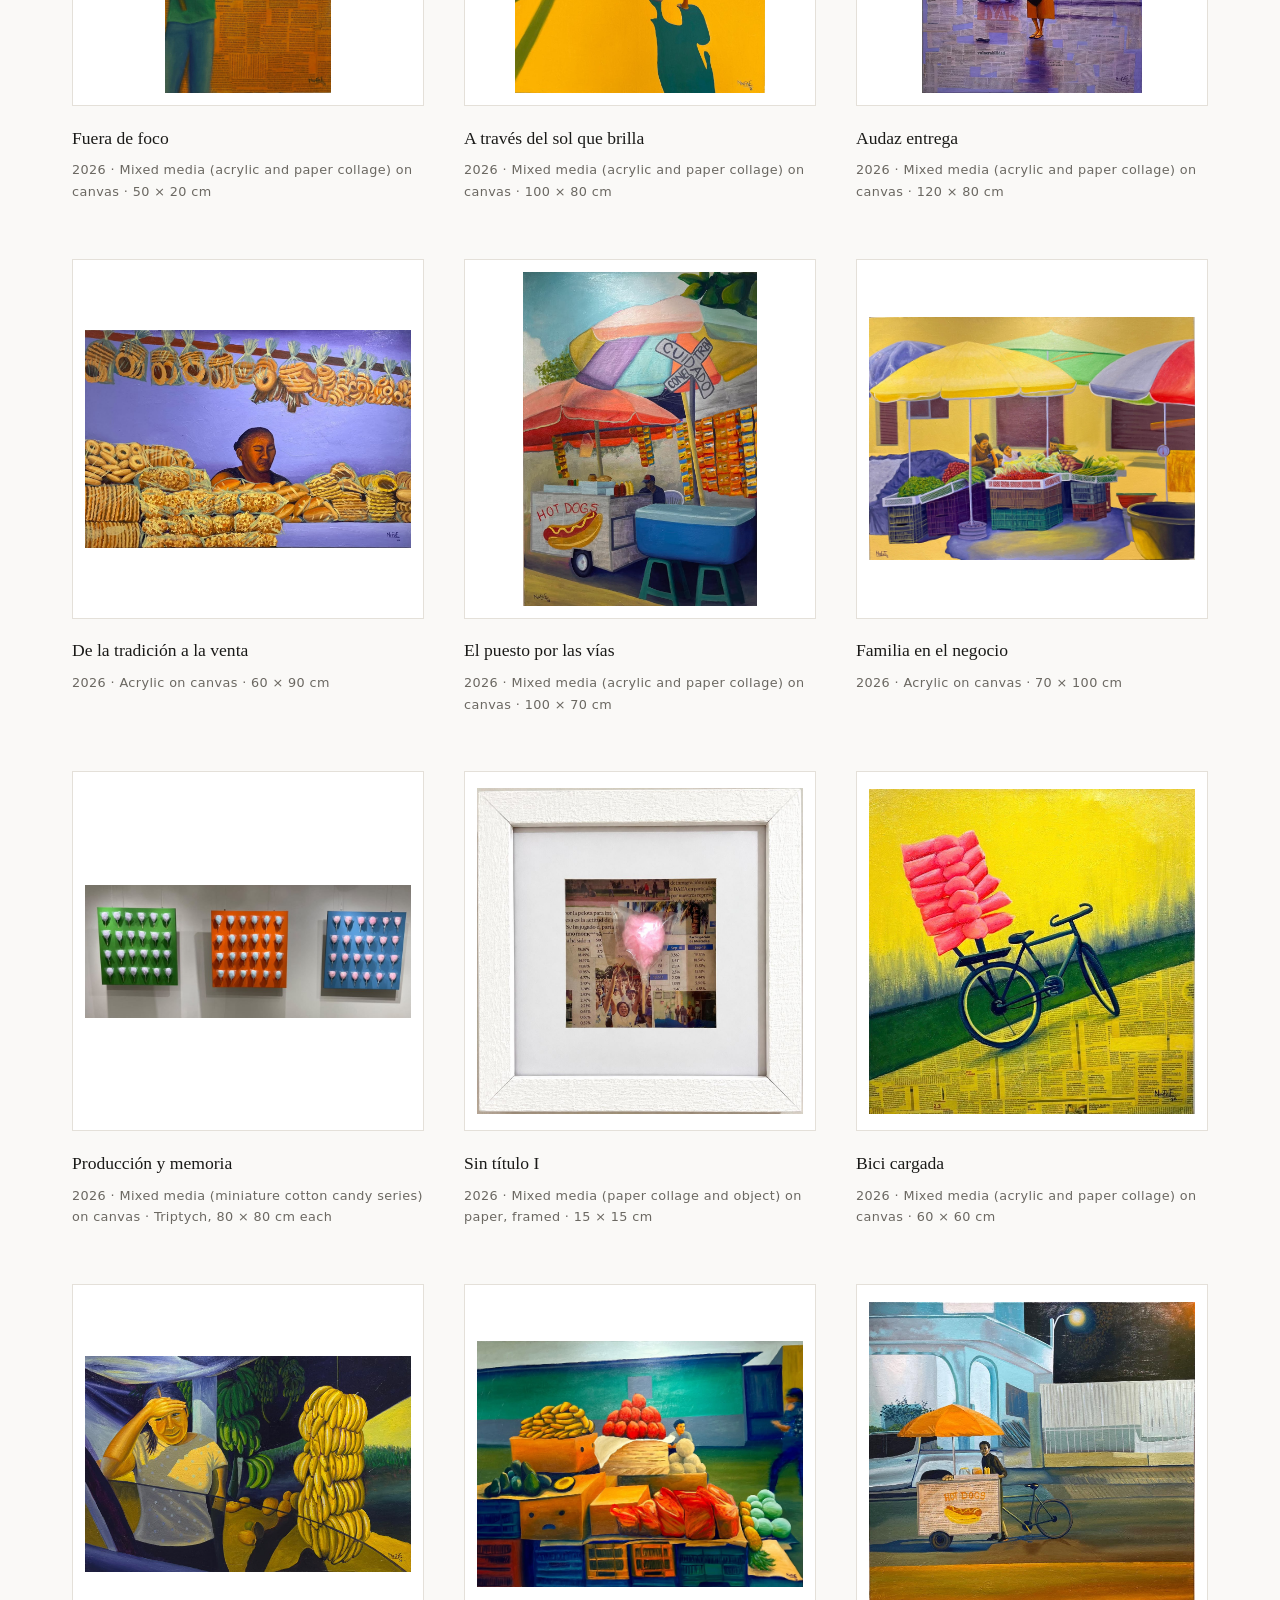
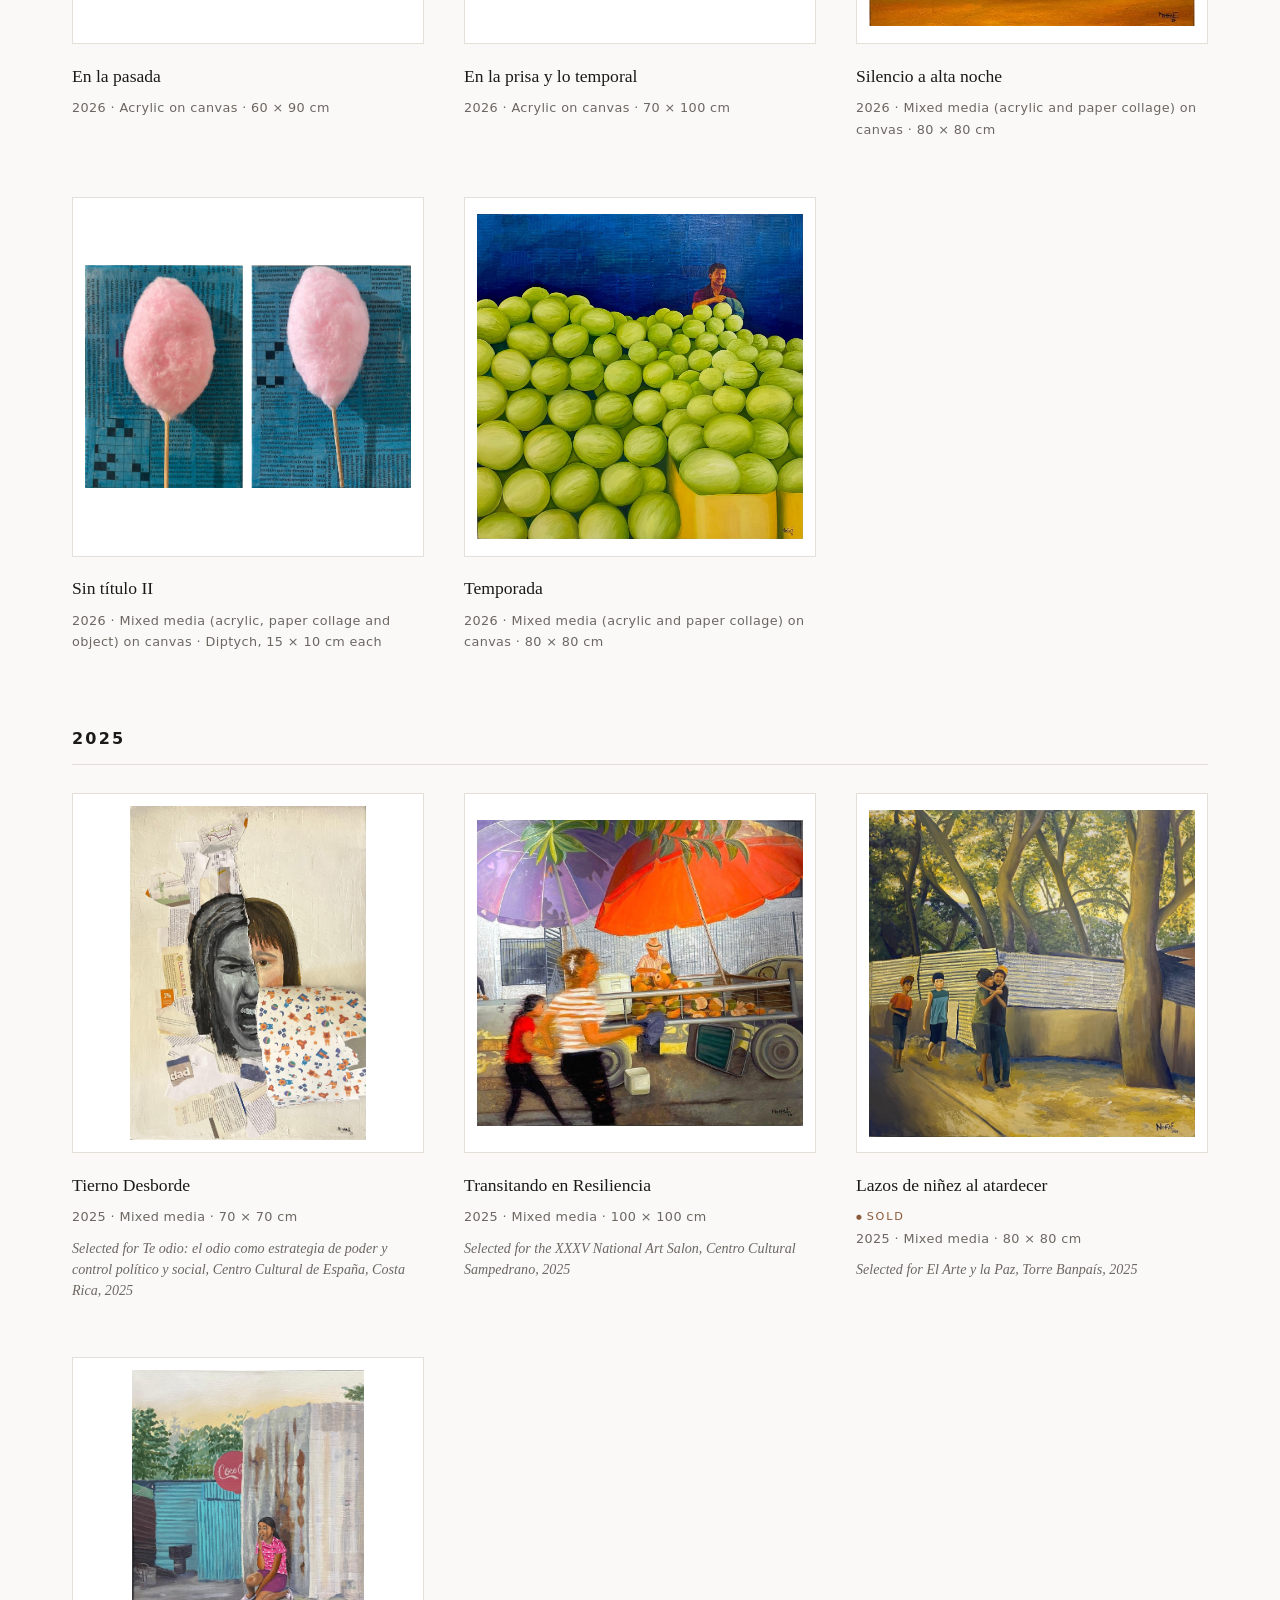
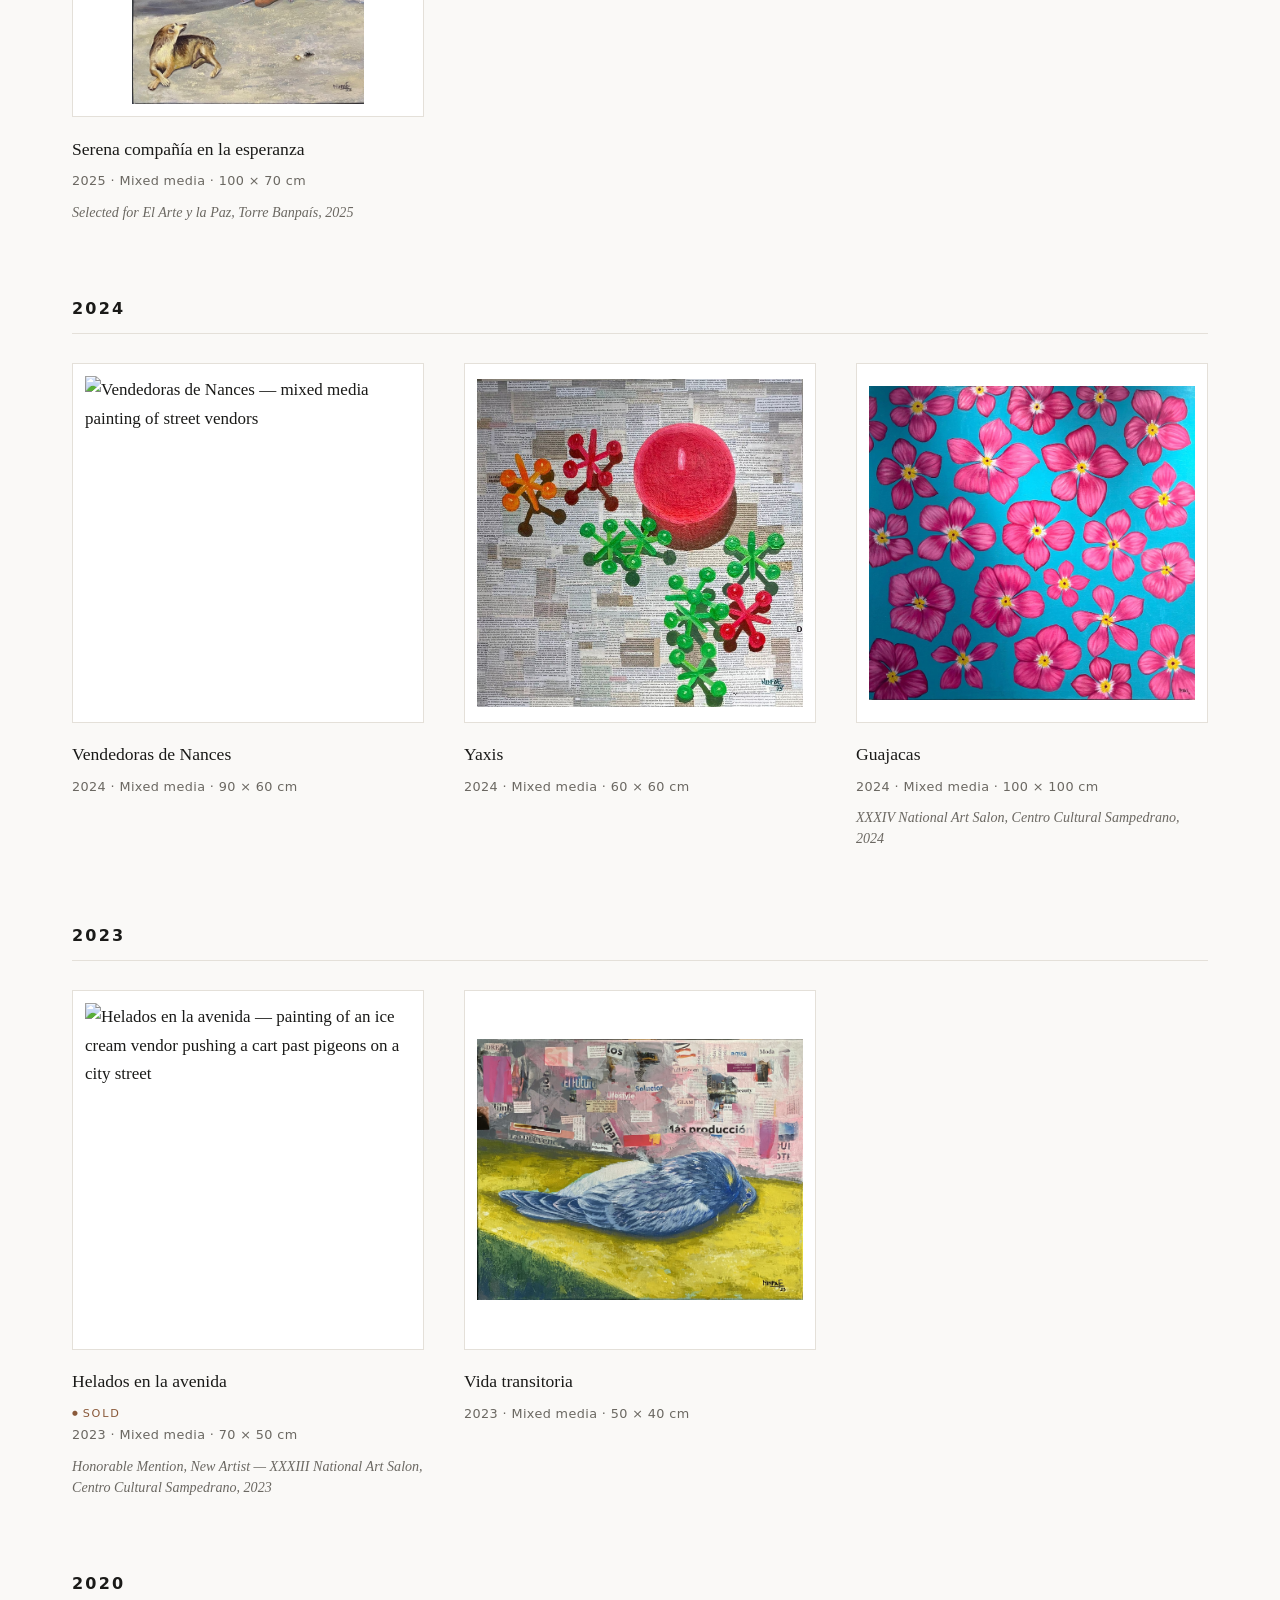
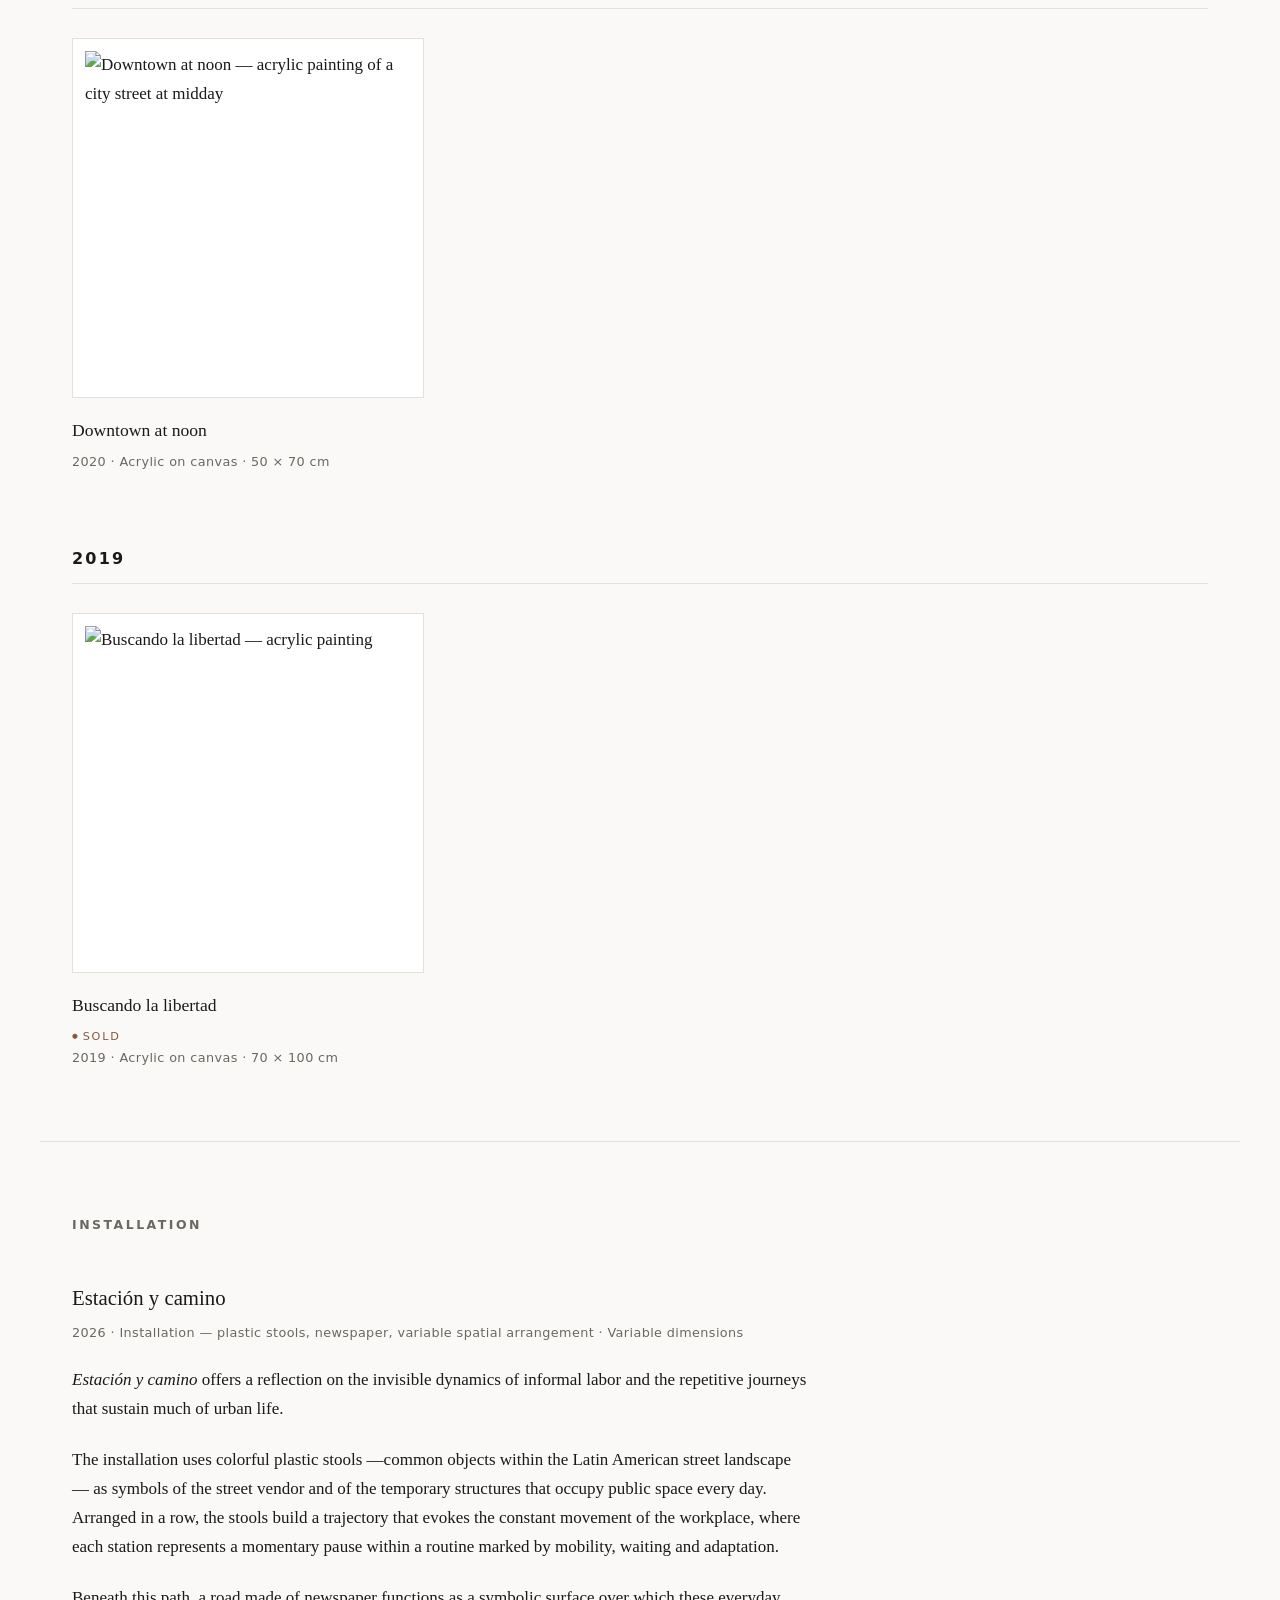
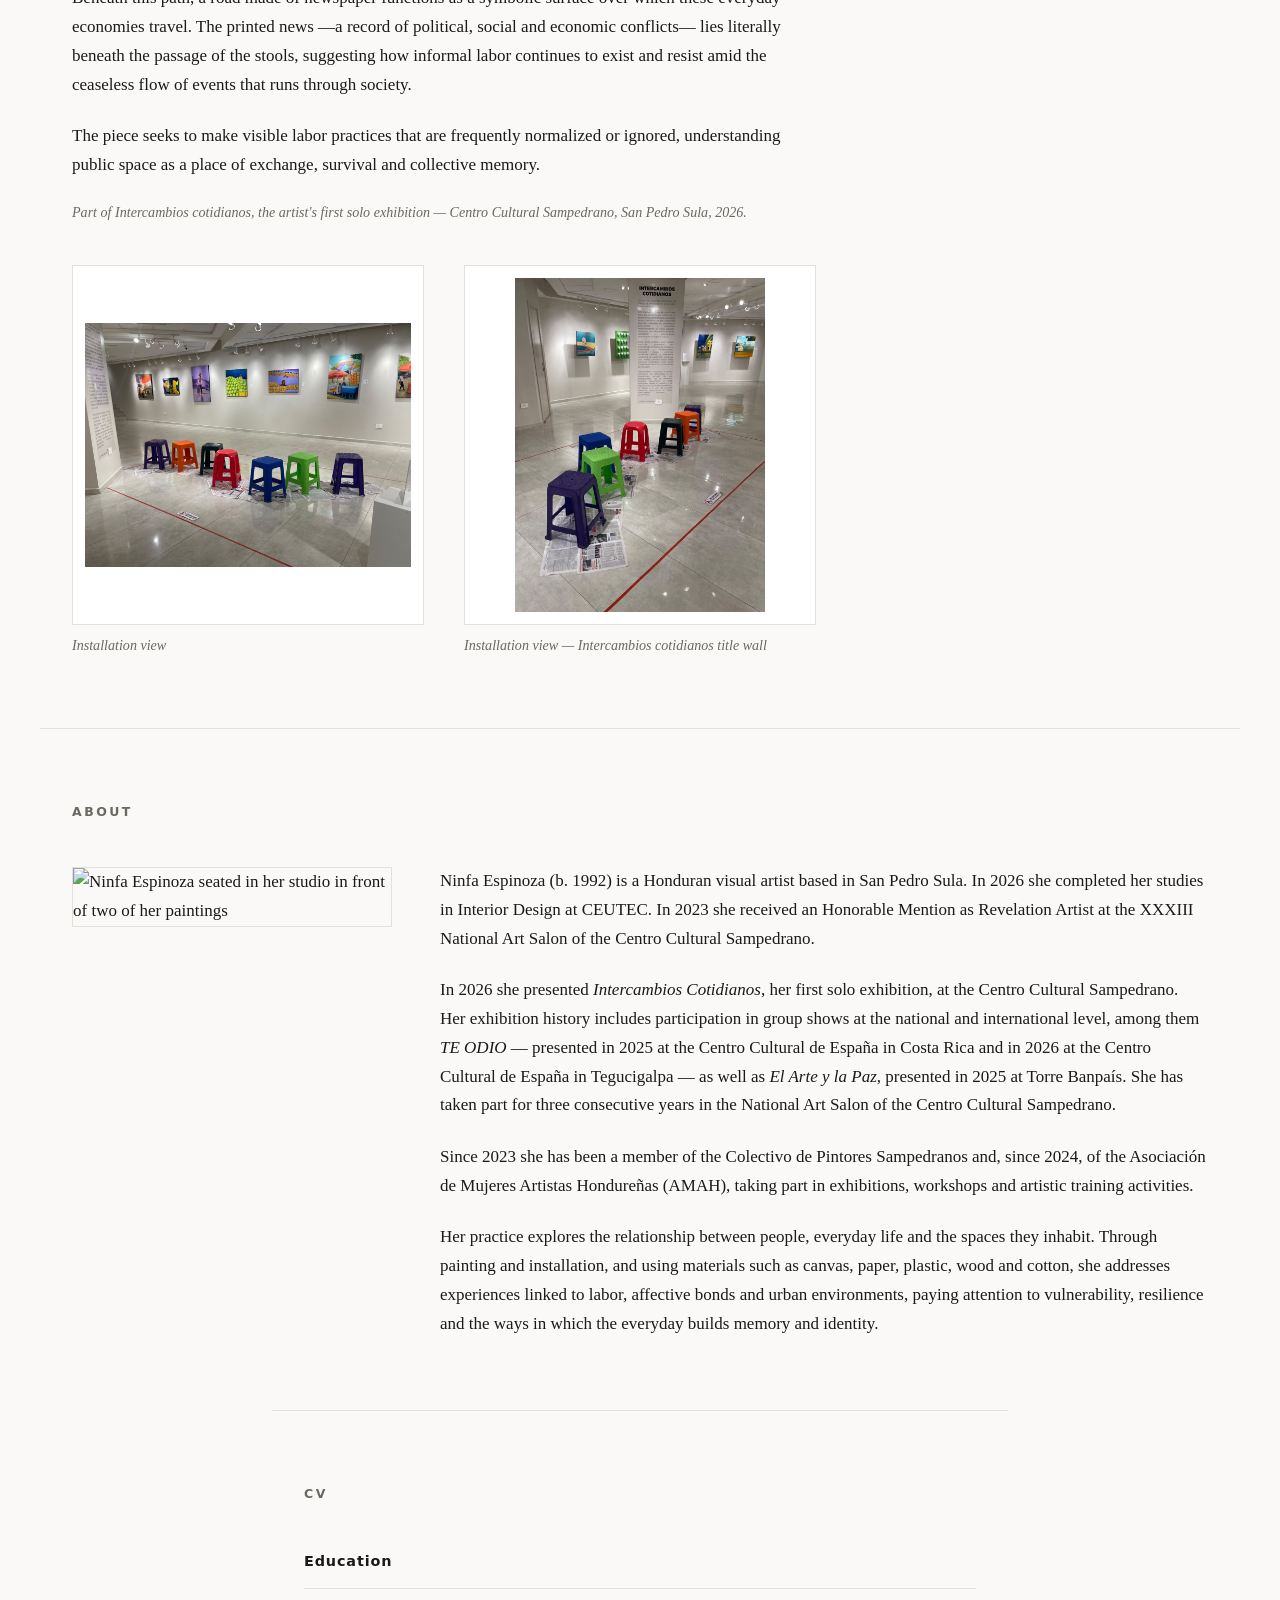
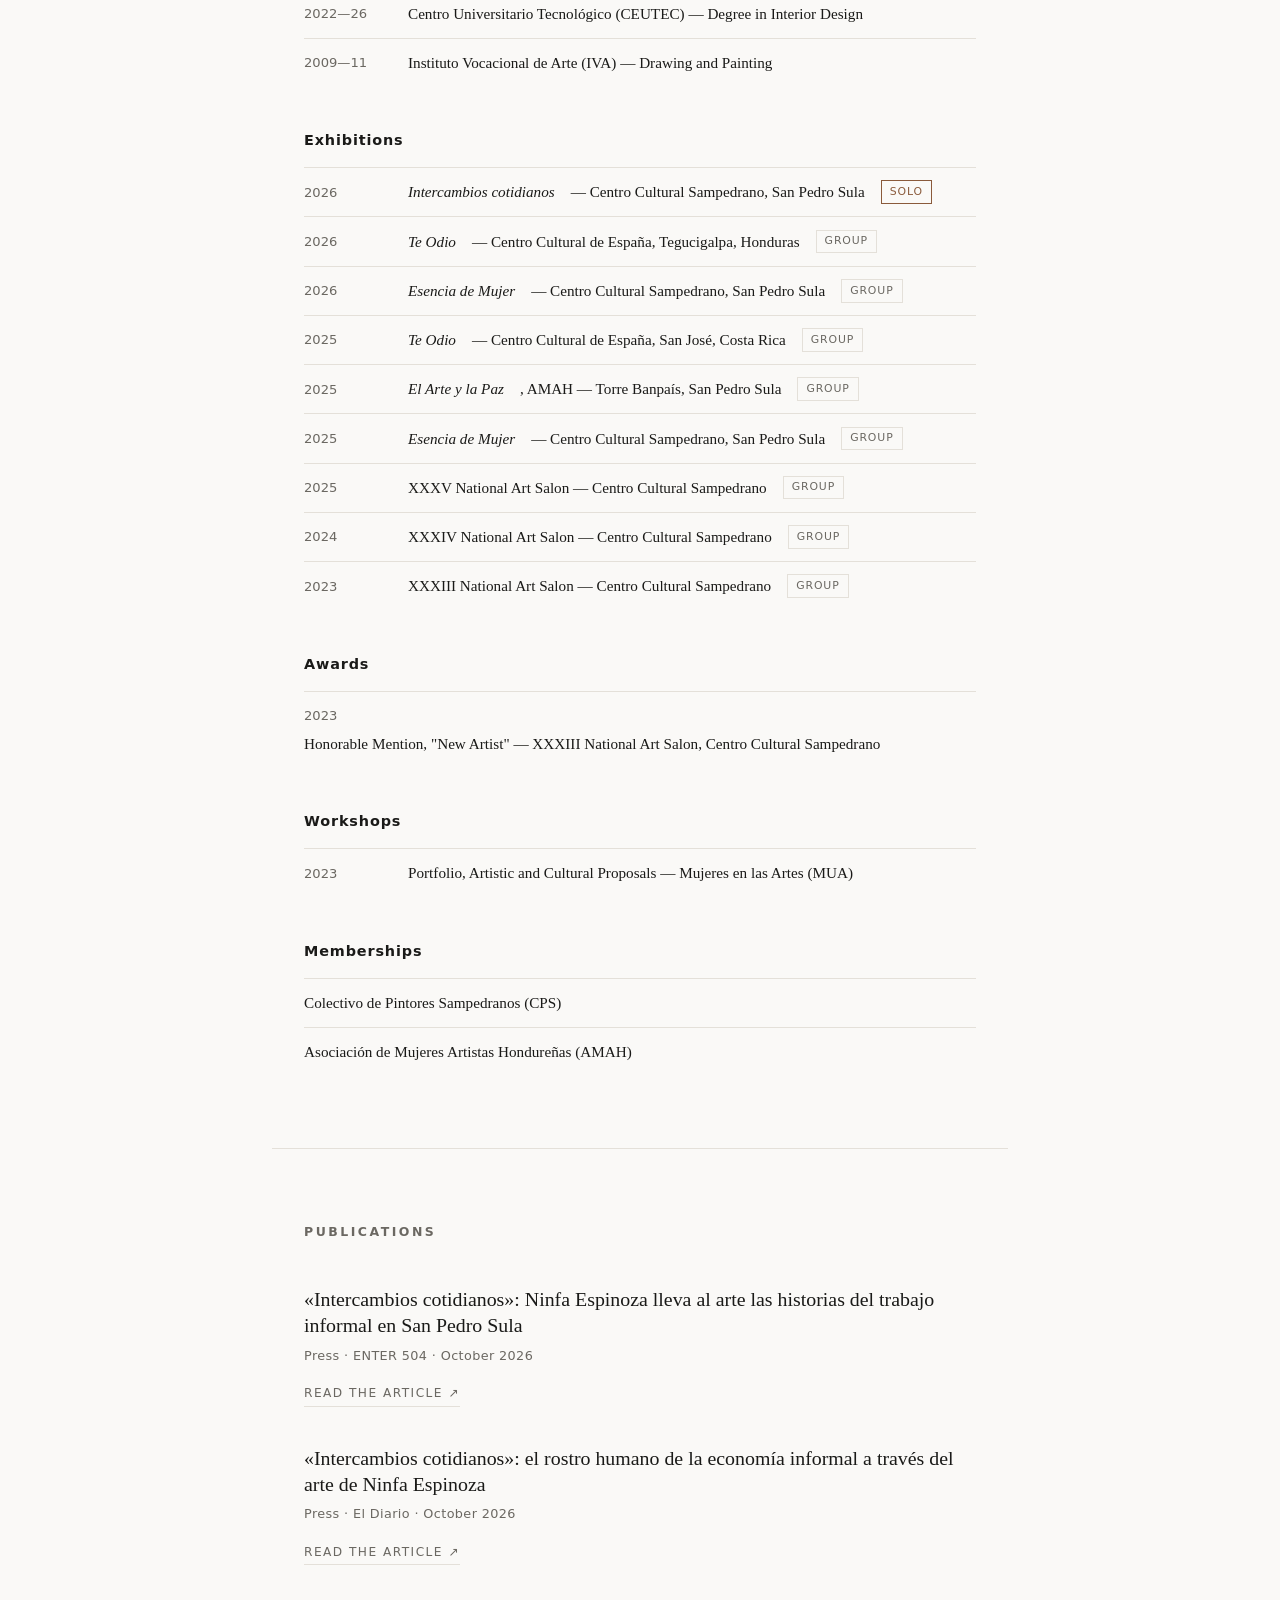
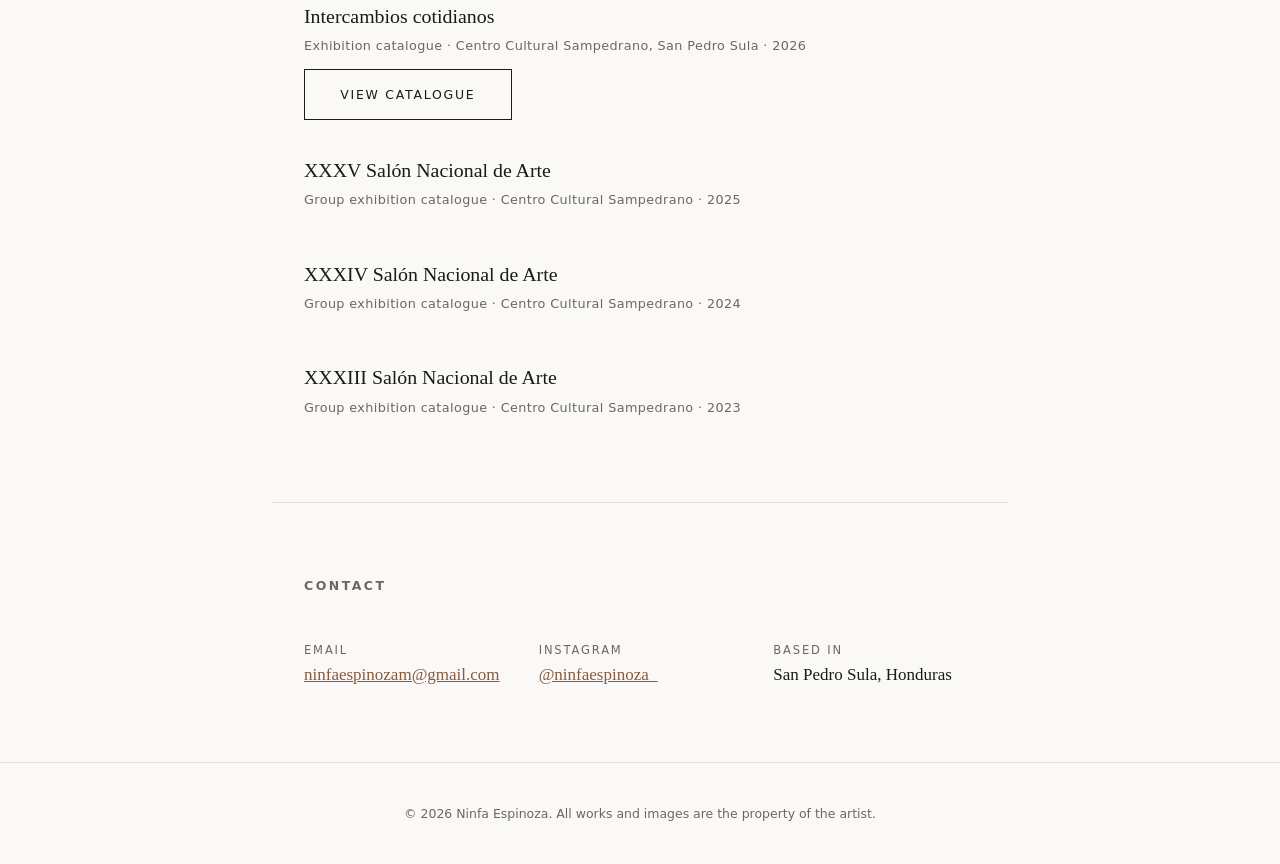
==== commit 22bf53b5: "Ocultar temporalmente el botón Shop del menú Se comenta el enlace a la tienda de Gumroad mientras se" ====
--- a/index.html
+++ b/index.html
@@ -39,7 +39,9 @@
       <a href="#cv" data-es='CV'>CV</a>
       <a href="#publications" data-es='Publicaciones'>Publications</a>
       <a href="#contact" data-es='Contacto'>Contact</a>
+      <!-- Shop oculto temporalmente (reactivar cuando los wallpapers nuevos estén listos):
       <a href="https://ninfaespinoza.gumroad.com" target="_blank" rel="noopener" data-es='Tienda'>Shop</a>
+      -->
       <div class="langsw" aria-label="Idioma / Language">
         <button id="btn-es" type="button" data-lang="es">ES</button>
         <button id="btn-en" type="button" data-lang="en">EN</button>
--- a/style.css
+++ b/style.css
@@ -118,7 +118,7 @@
   cursor: pointer;
   transition: background 0.15s, color 0.15s;
 }
-.langsw button.active { background: var(--accent); color: var(--bg); }
+.langsw button.active { background: var(--text-soft); color: var(--bg); }
 
 /* ---------- 4. PORTADA ---------- */
 .hero {
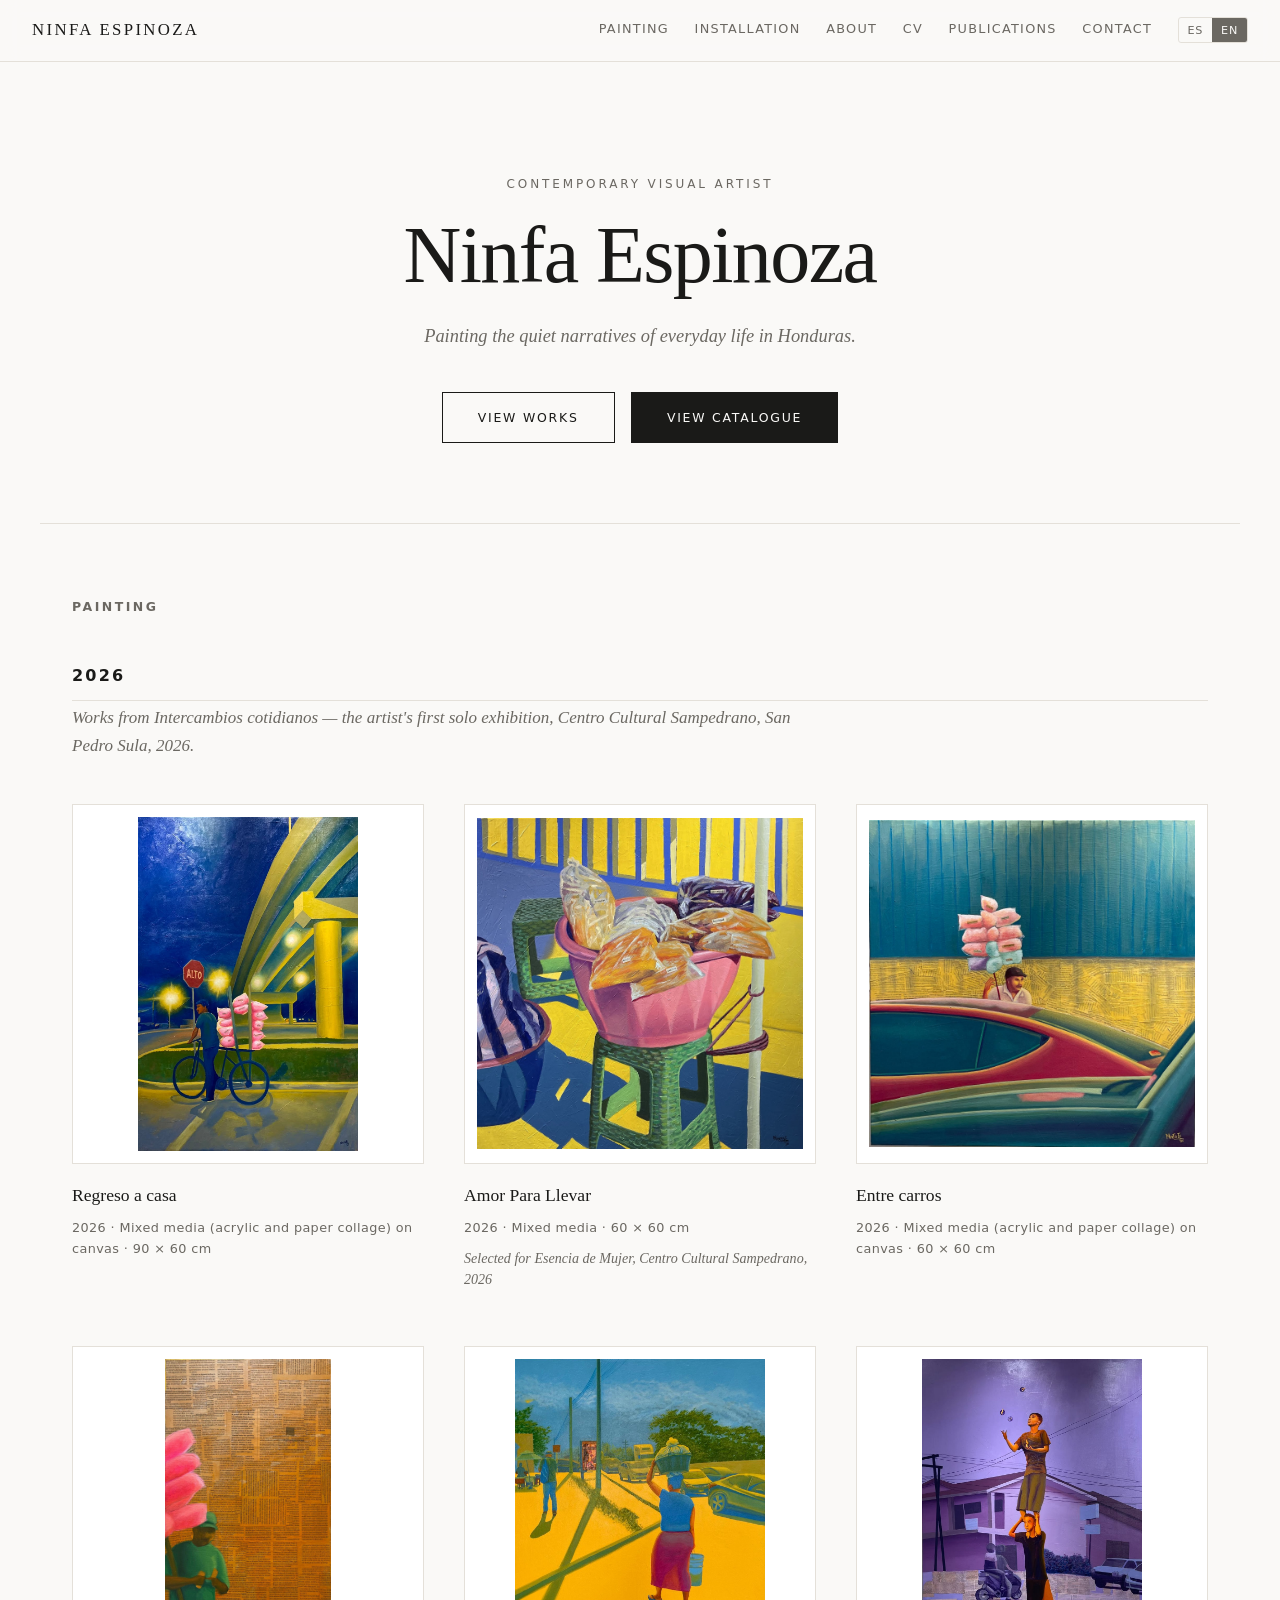
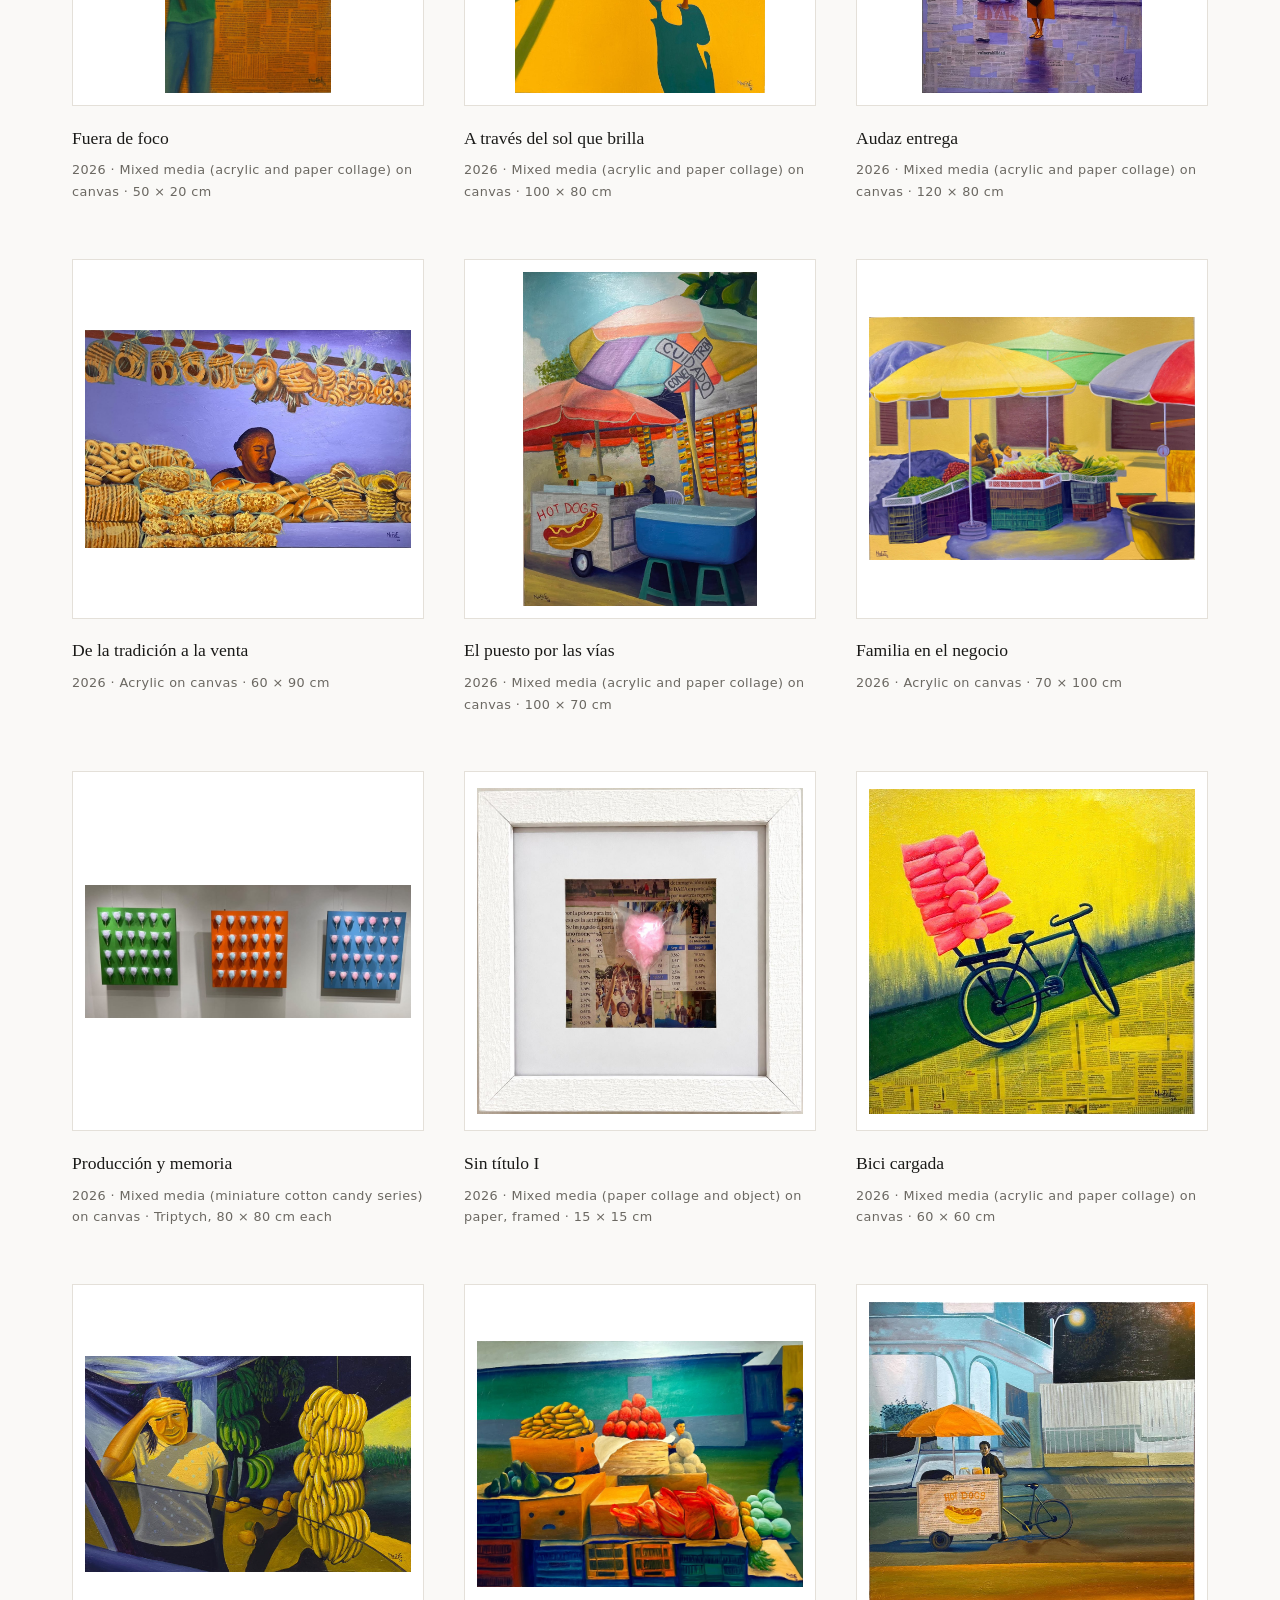
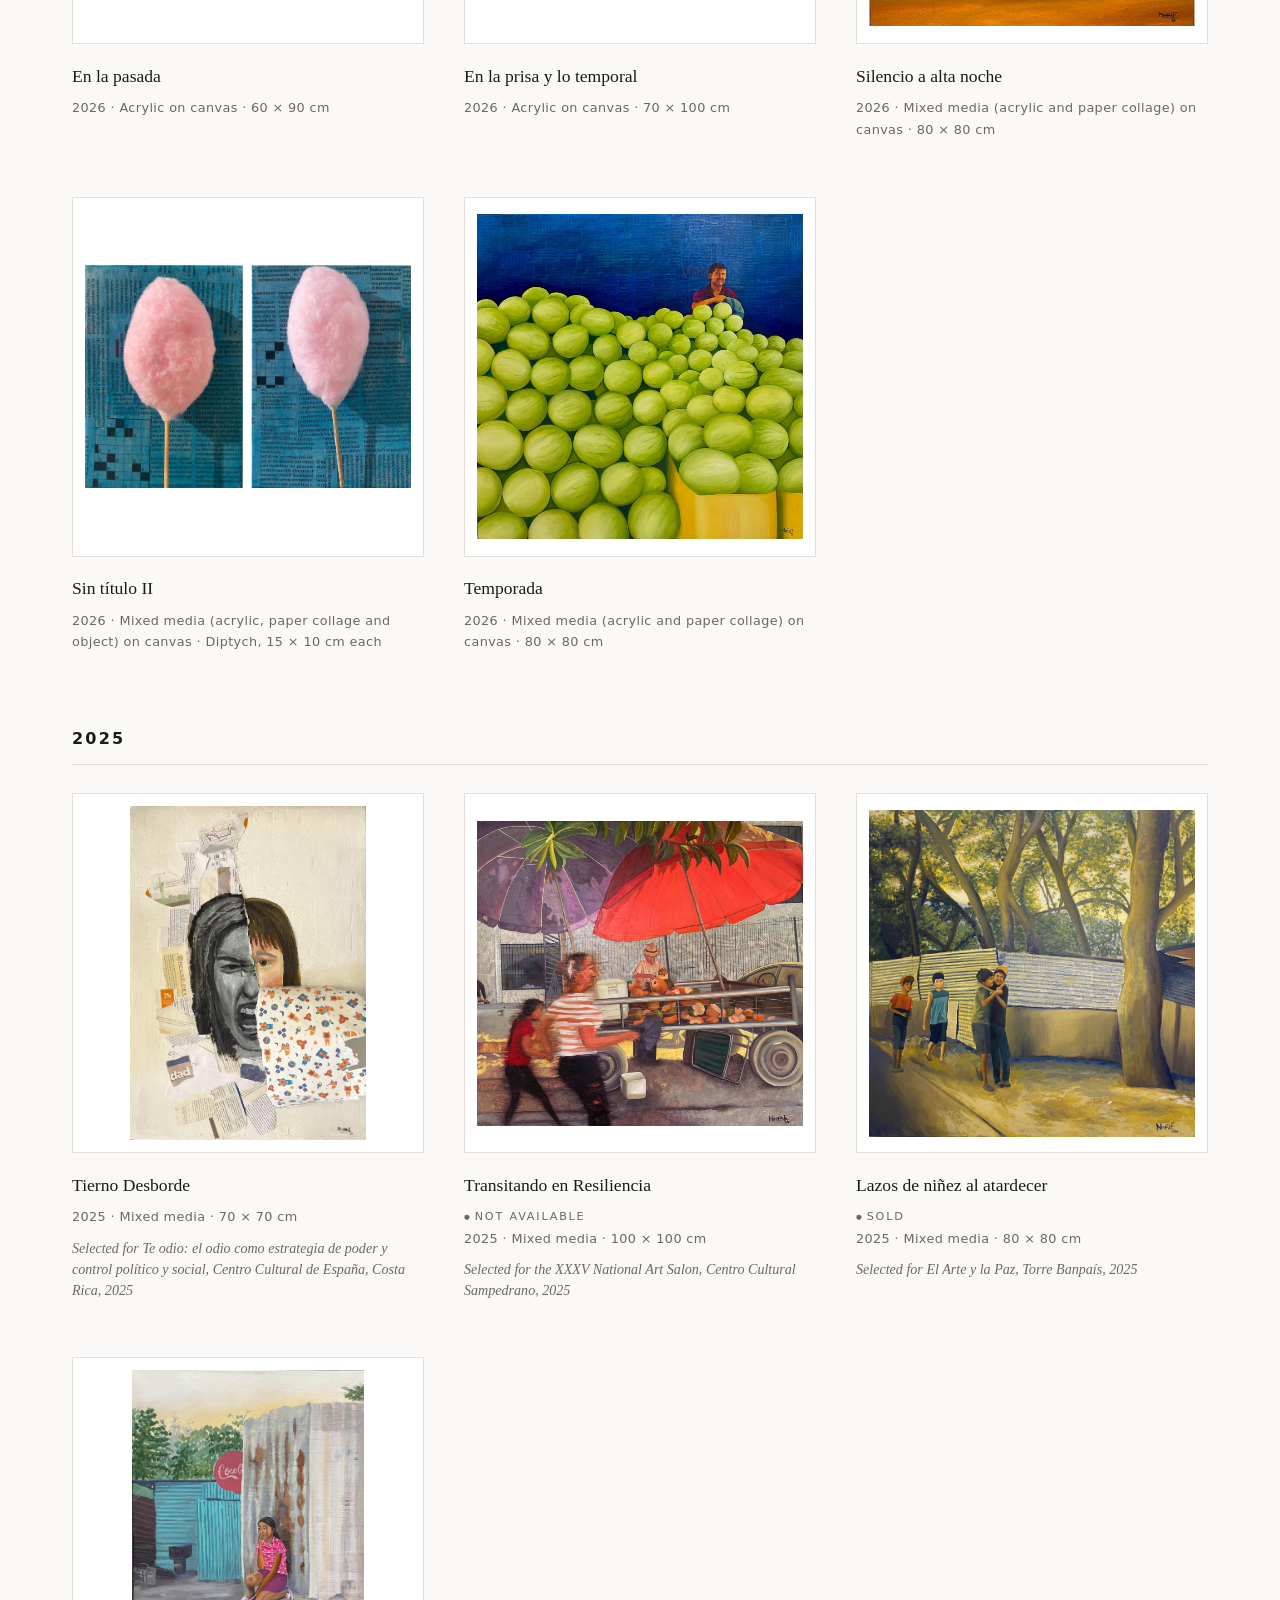
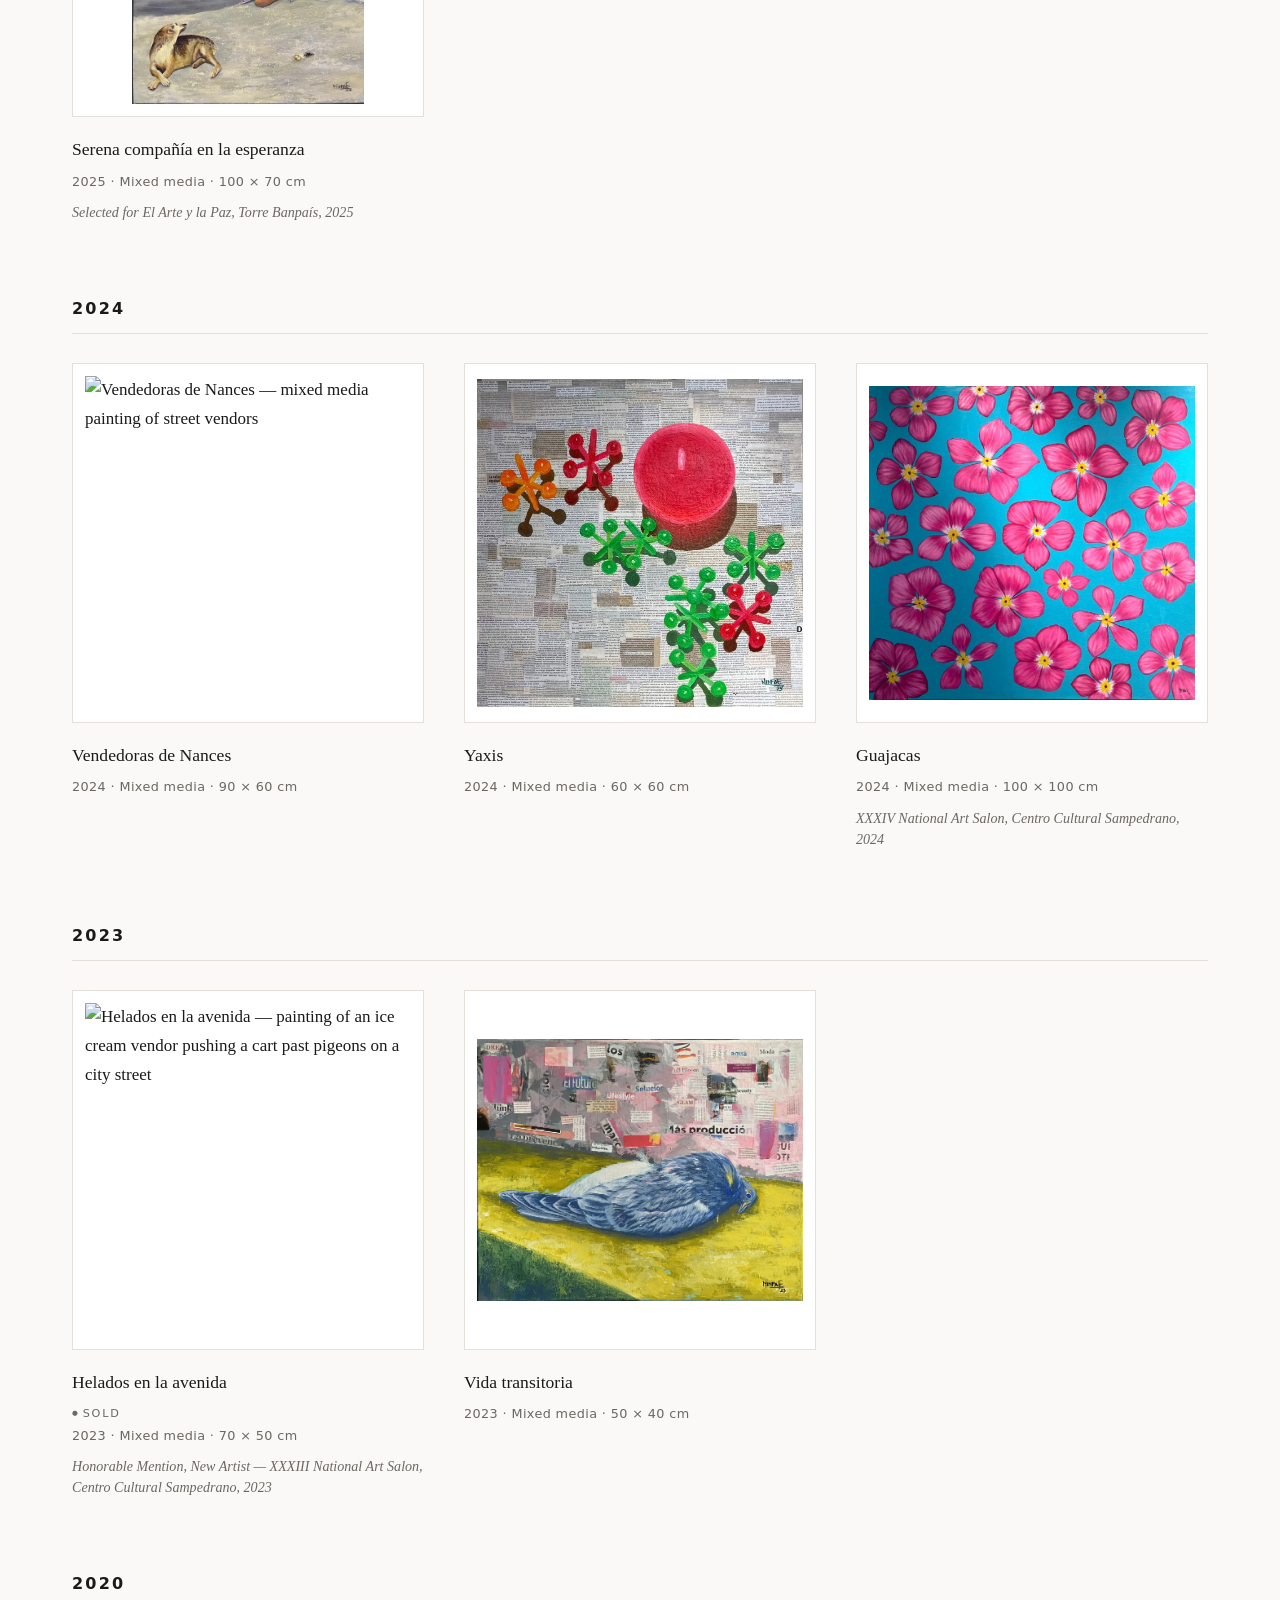
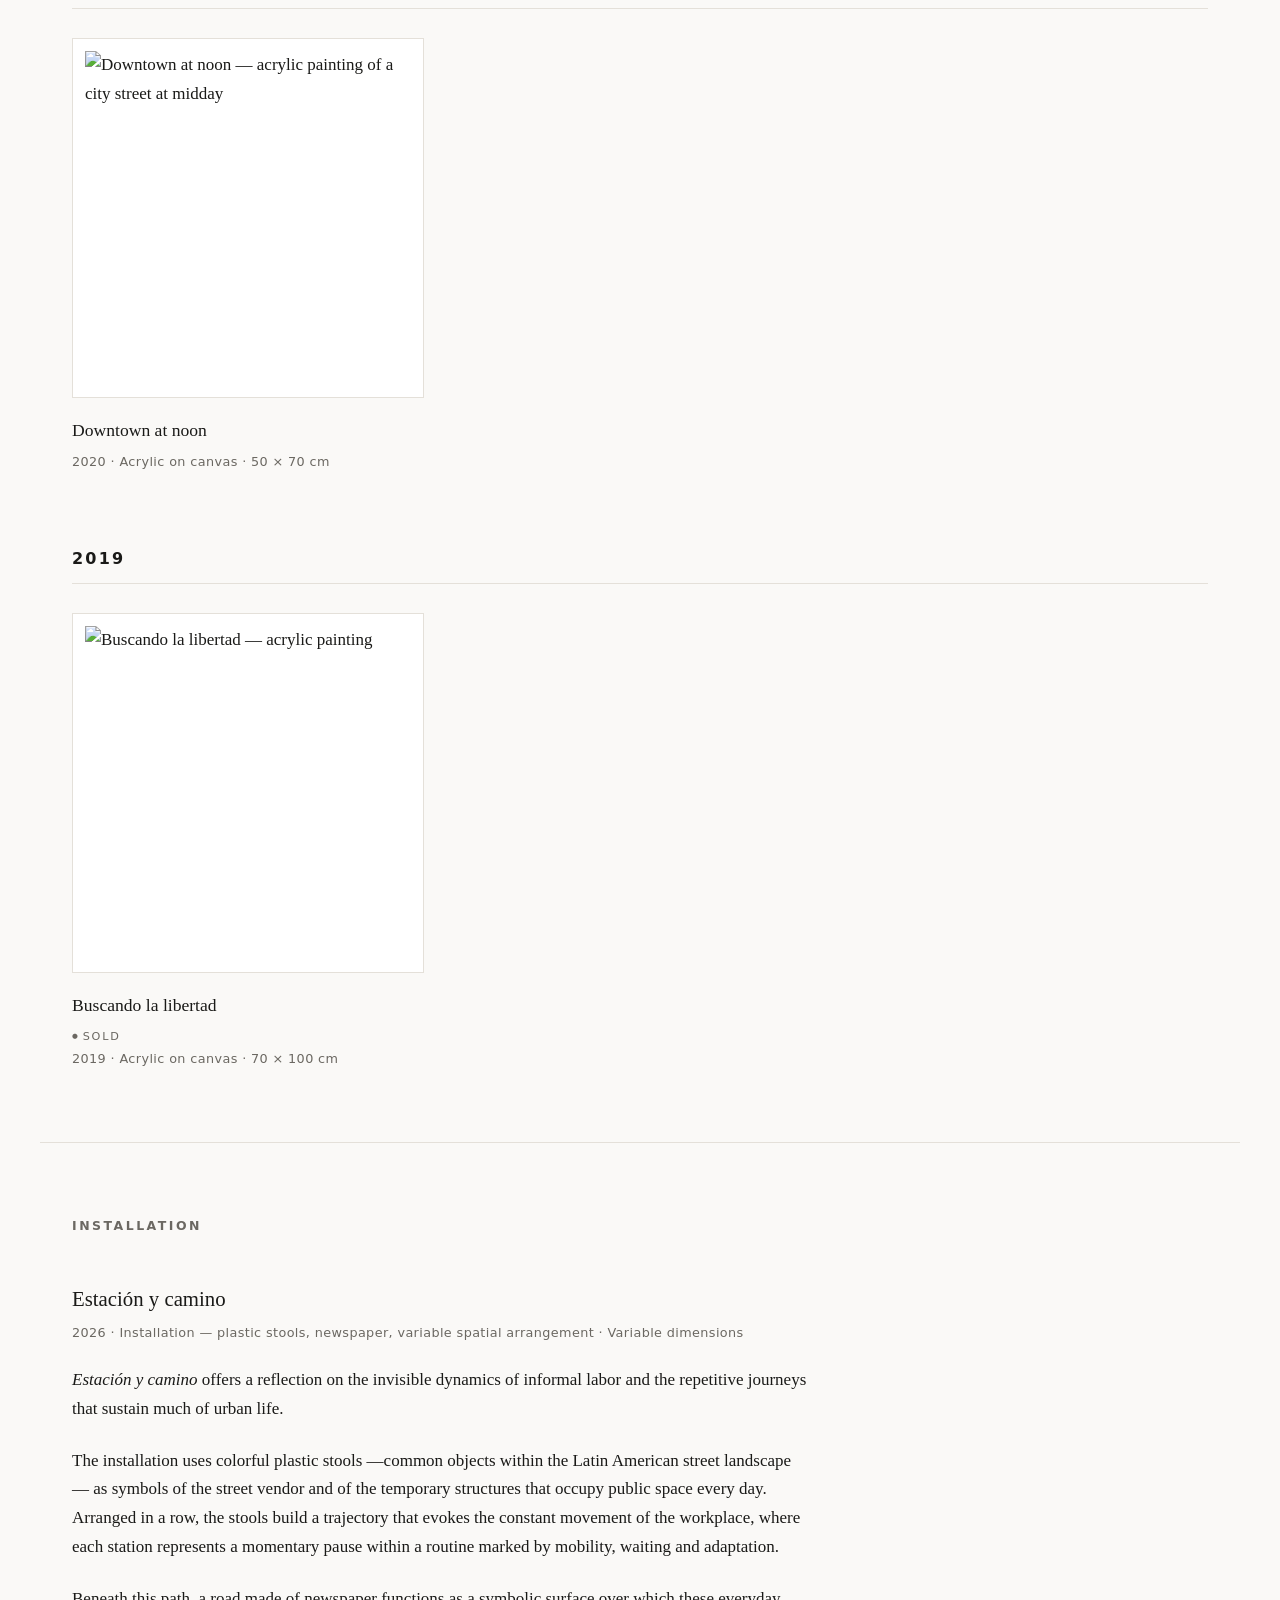
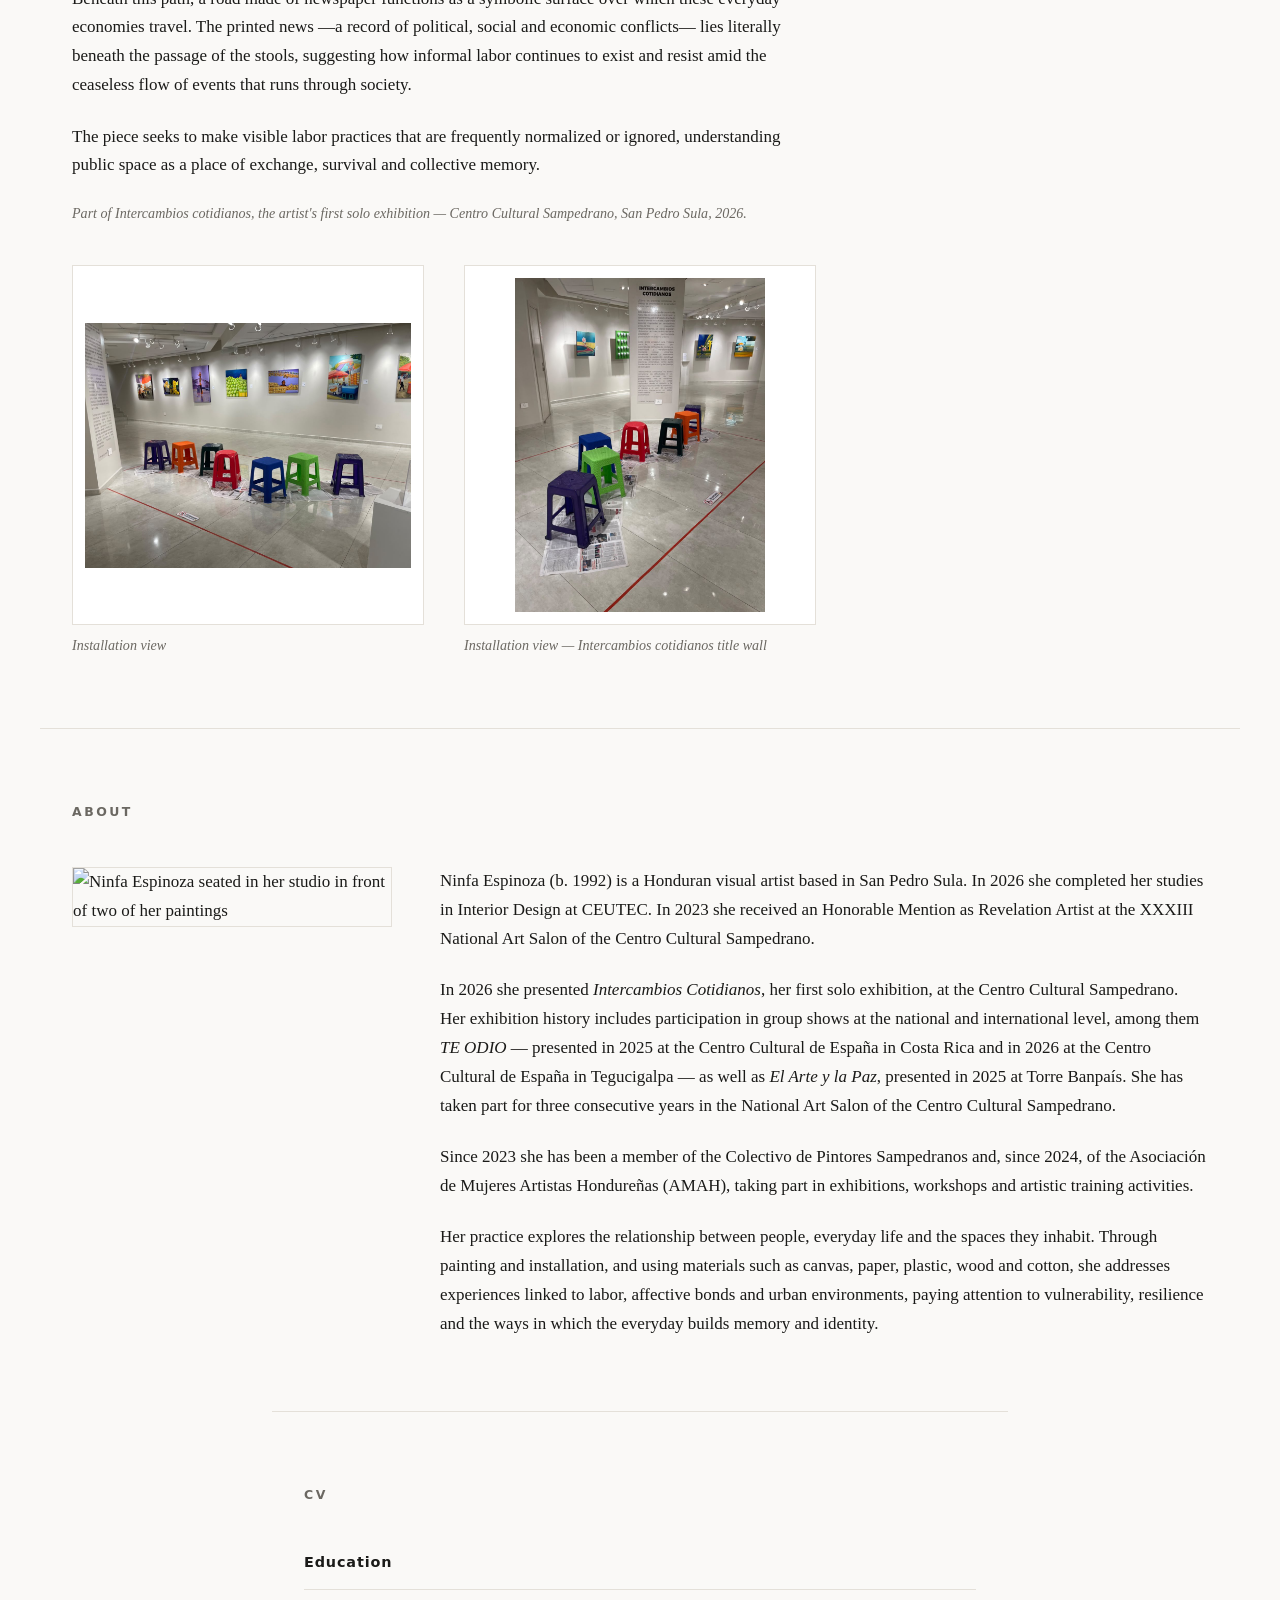
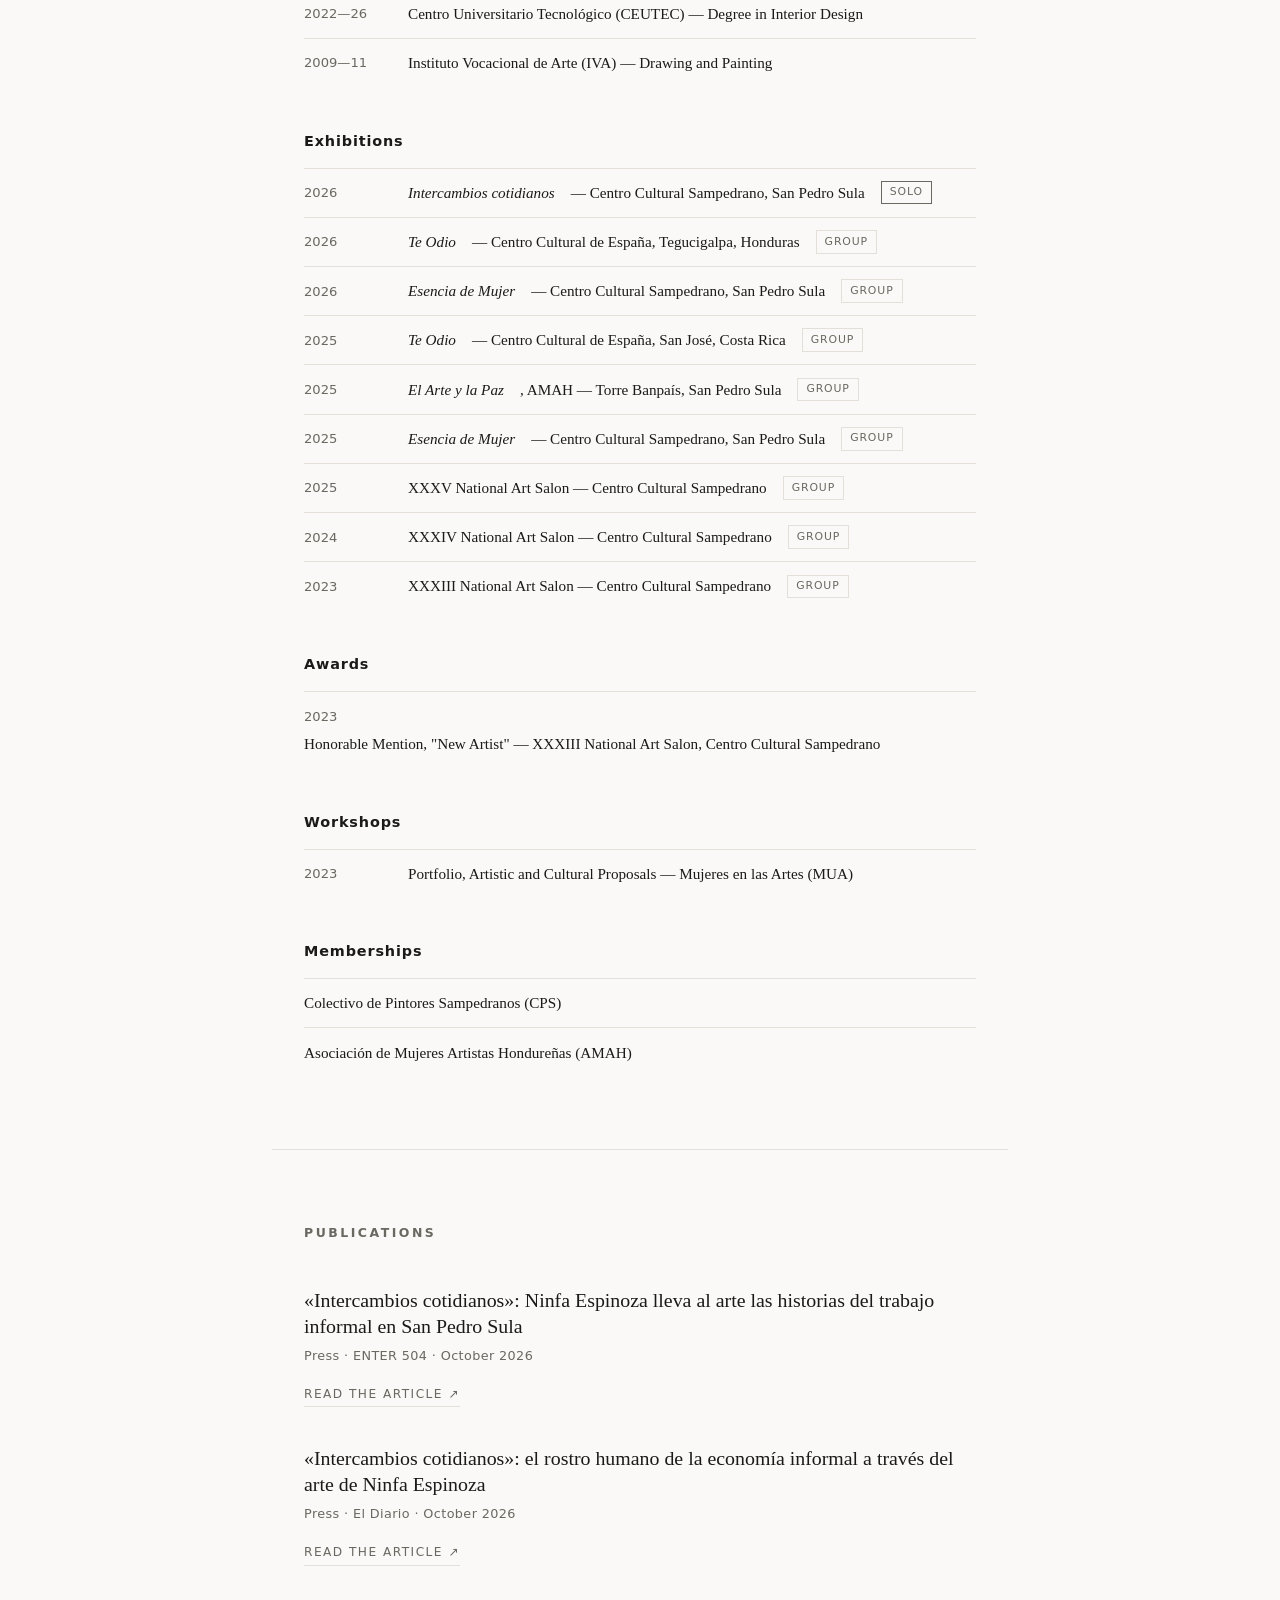
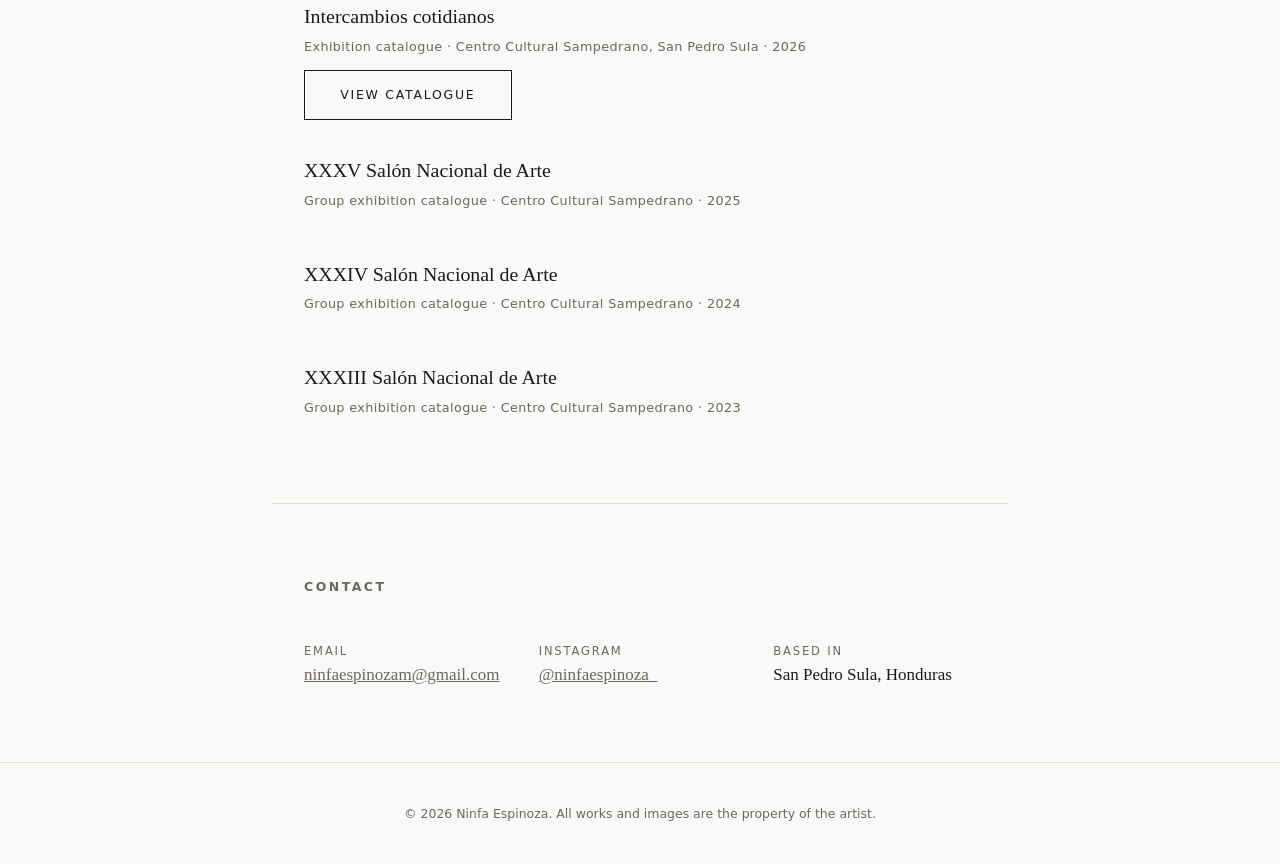
==== commit 4a30a461: "Actualizar foto de Transitando en Resiliencia, marcarla No disponible y quitar el acento café de tod" ====
--- a/index.html
+++ b/index.html
@@ -225,9 +225,10 @@
         </figure>
 
         <figure class="work">
-          <img src="images/works/transitando-en-resiliencia.jpg" alt="Transitando en Resiliencia — mixed media painting of a coconut vendor under orange and purple umbrellas" loading="lazy">
+          <img src="images/works/transitando-en-resiliencia.jpg" alt="Transitando en Resiliencia — mixed media painting of a coconut vendor under red and purple umbrellas" loading="lazy">
           <figcaption>
             <h3>Transitando en Resiliencia</h3>
+            <p class="work-status" data-es='No disponible'>Not available</p>
             <p class="work-meta" data-es='2025 · Técnica mixta · 100 × 100 cm'>2025 · Mixed media · 100 × 100 cm</p>
             <p class="work-note" data-es='Seleccionada para el XXXV Salón Nacional de Arte, Centro Cultural Sampedrano, 2025'>Selected for the XXXV National Art Salon, Centro Cultural Sampedrano, 2025</p>
           </figcaption>
--- a/style.css
+++ b/style.css
@@ -17,7 +17,7 @@
   --text:      #1a1a18;  /* texto principal */
   --text-soft: #6b6862;  /* texto secundario, mas claro */
   --line:      #e4e0d9;  /* lineas divisorias */
-  --accent:    #8a5a3b;  /* color de enfasis, terracota */
+  --accent:    #6b6862;  /* color de enfasis, gris neutro (sin terracota) */
 
   --max-width: 1200px;
   --radius: 2px;
@@ -310,7 +310,8 @@
 
 /* Marca "Sold" bajo el titulo de una obra vendida.
    El punto (●) antes de la palabra la hace mas visible sin gritar. */
-.work-sold {
+.work-sold,
+.work-status {
   font-family: system-ui, sans-serif;
   font-size: 0.7rem;
   letter-spacing: 0.16em;
@@ -319,7 +320,8 @@
   margin: 0.4rem 0 0.1rem;
 }
 
-.work-sold::before {
+.work-sold::before,
+.work-status::before {
   content: "●";
   font-size: 0.6em;
   vertical-align: middle;
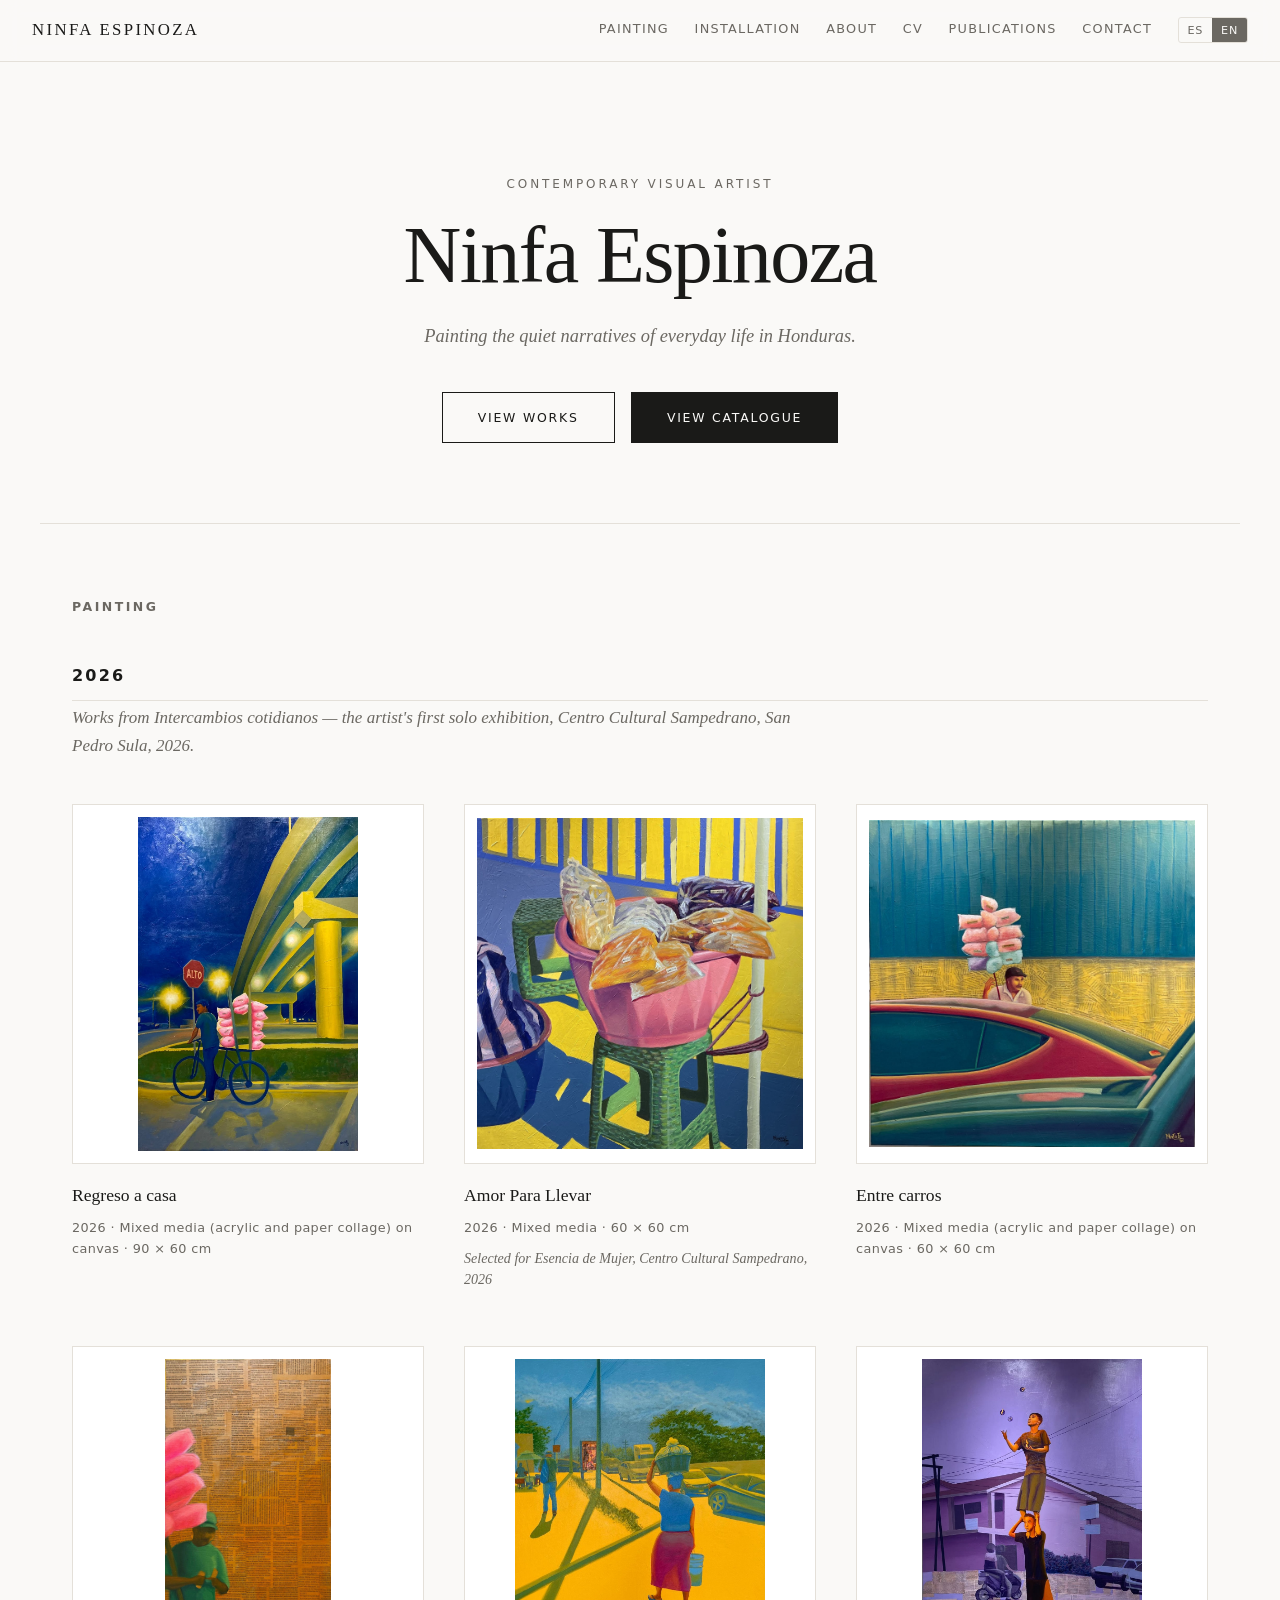
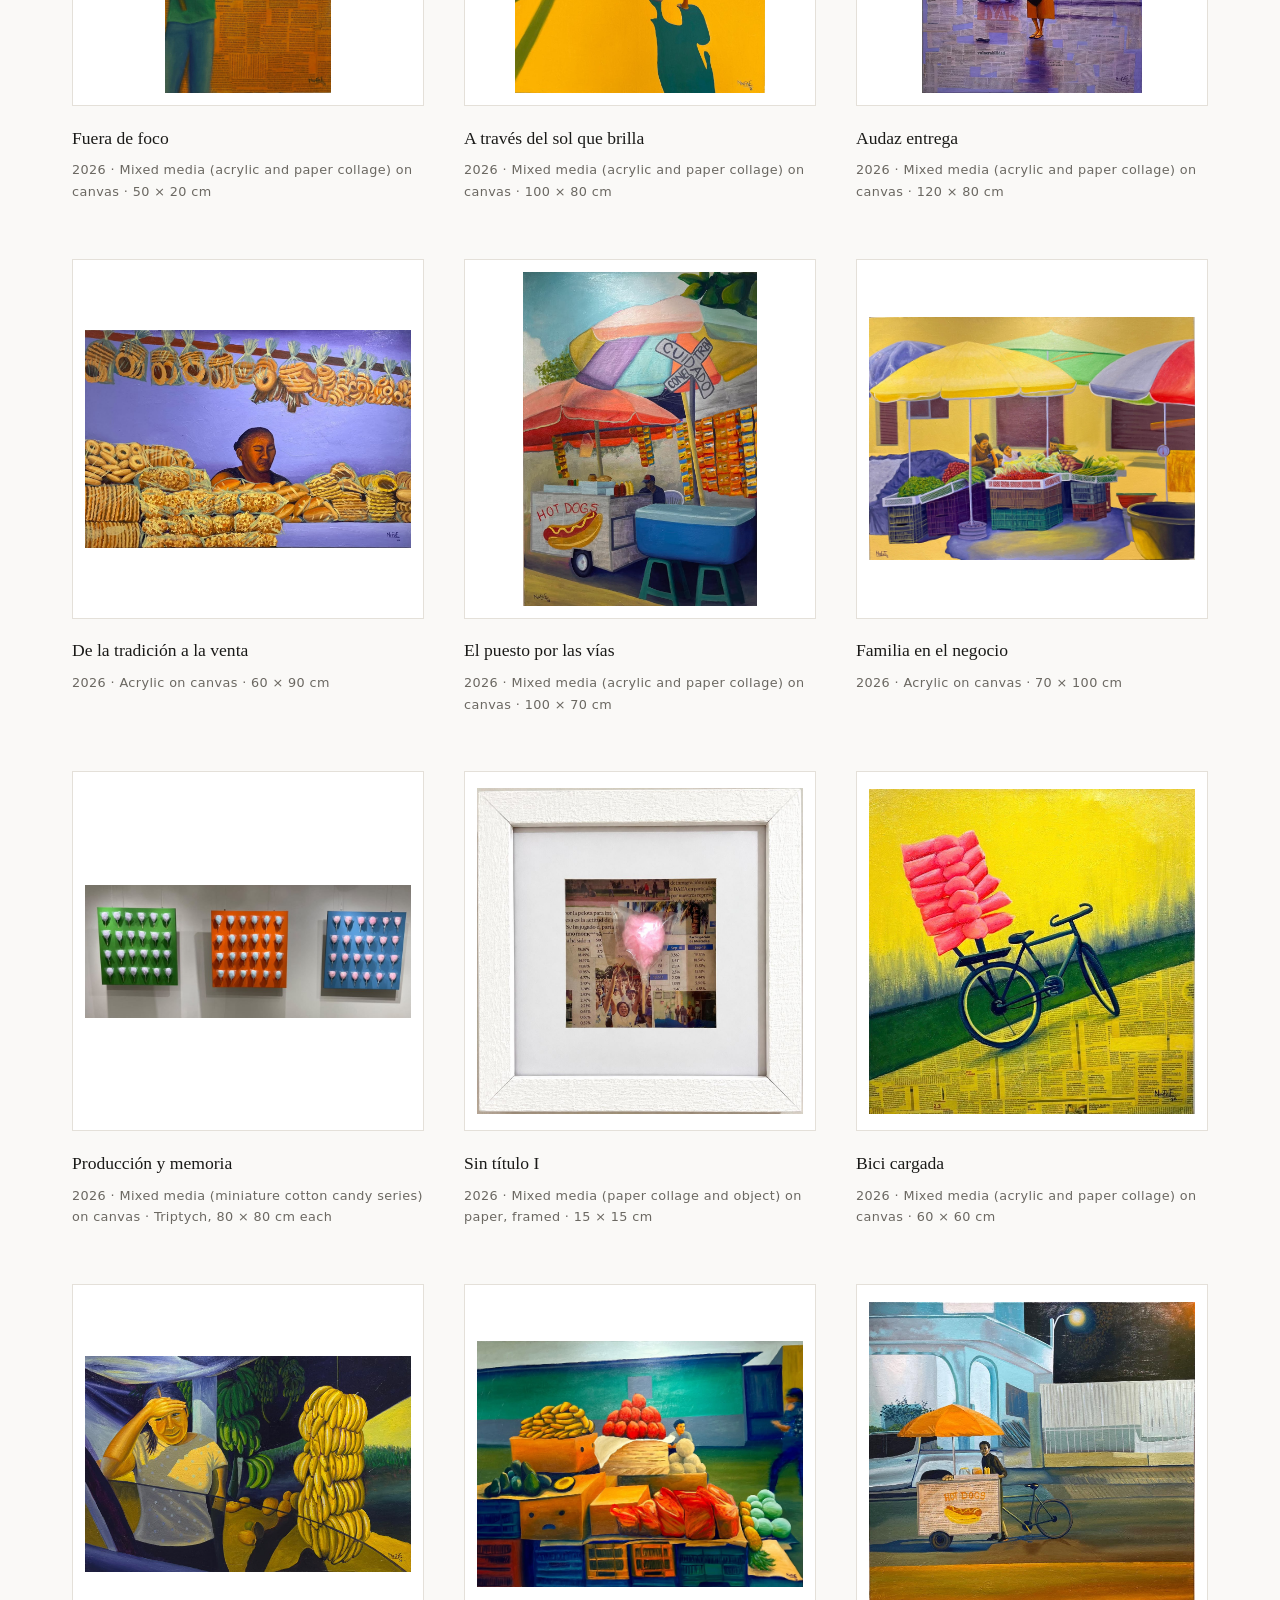
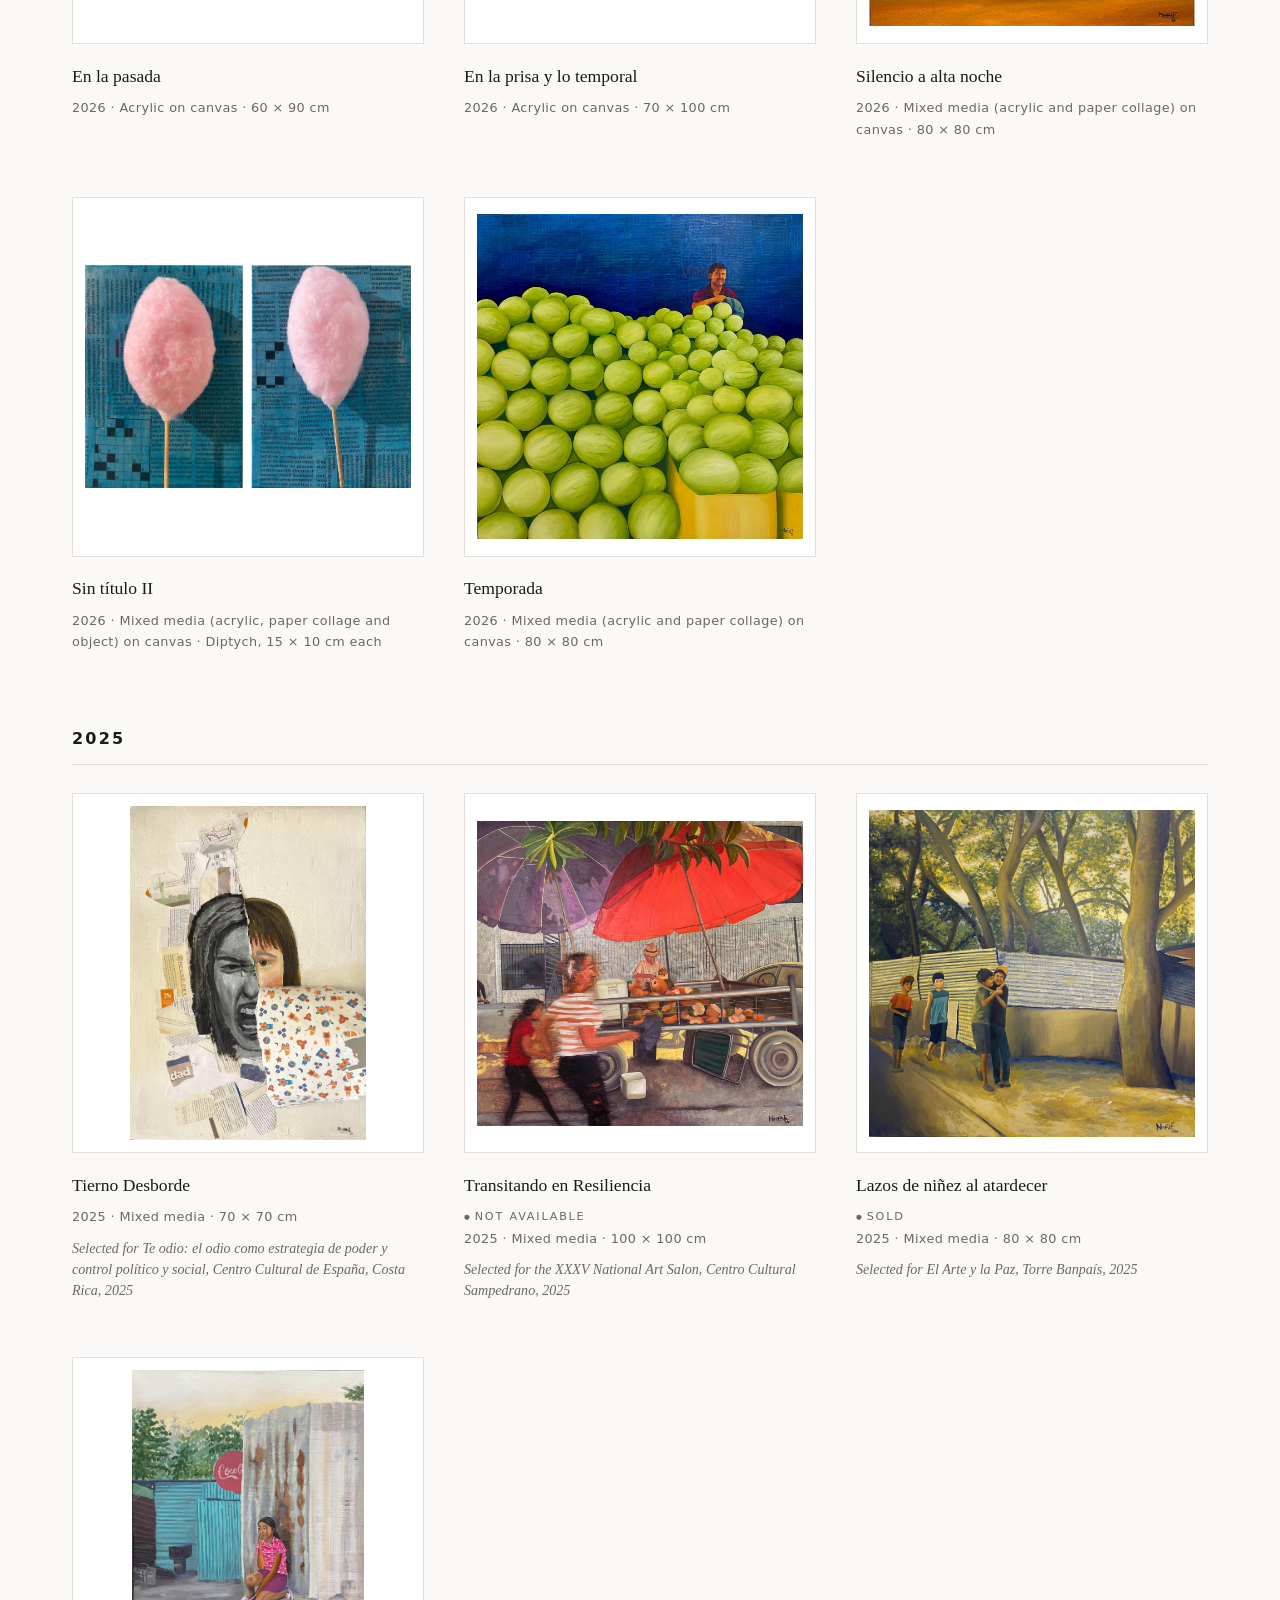
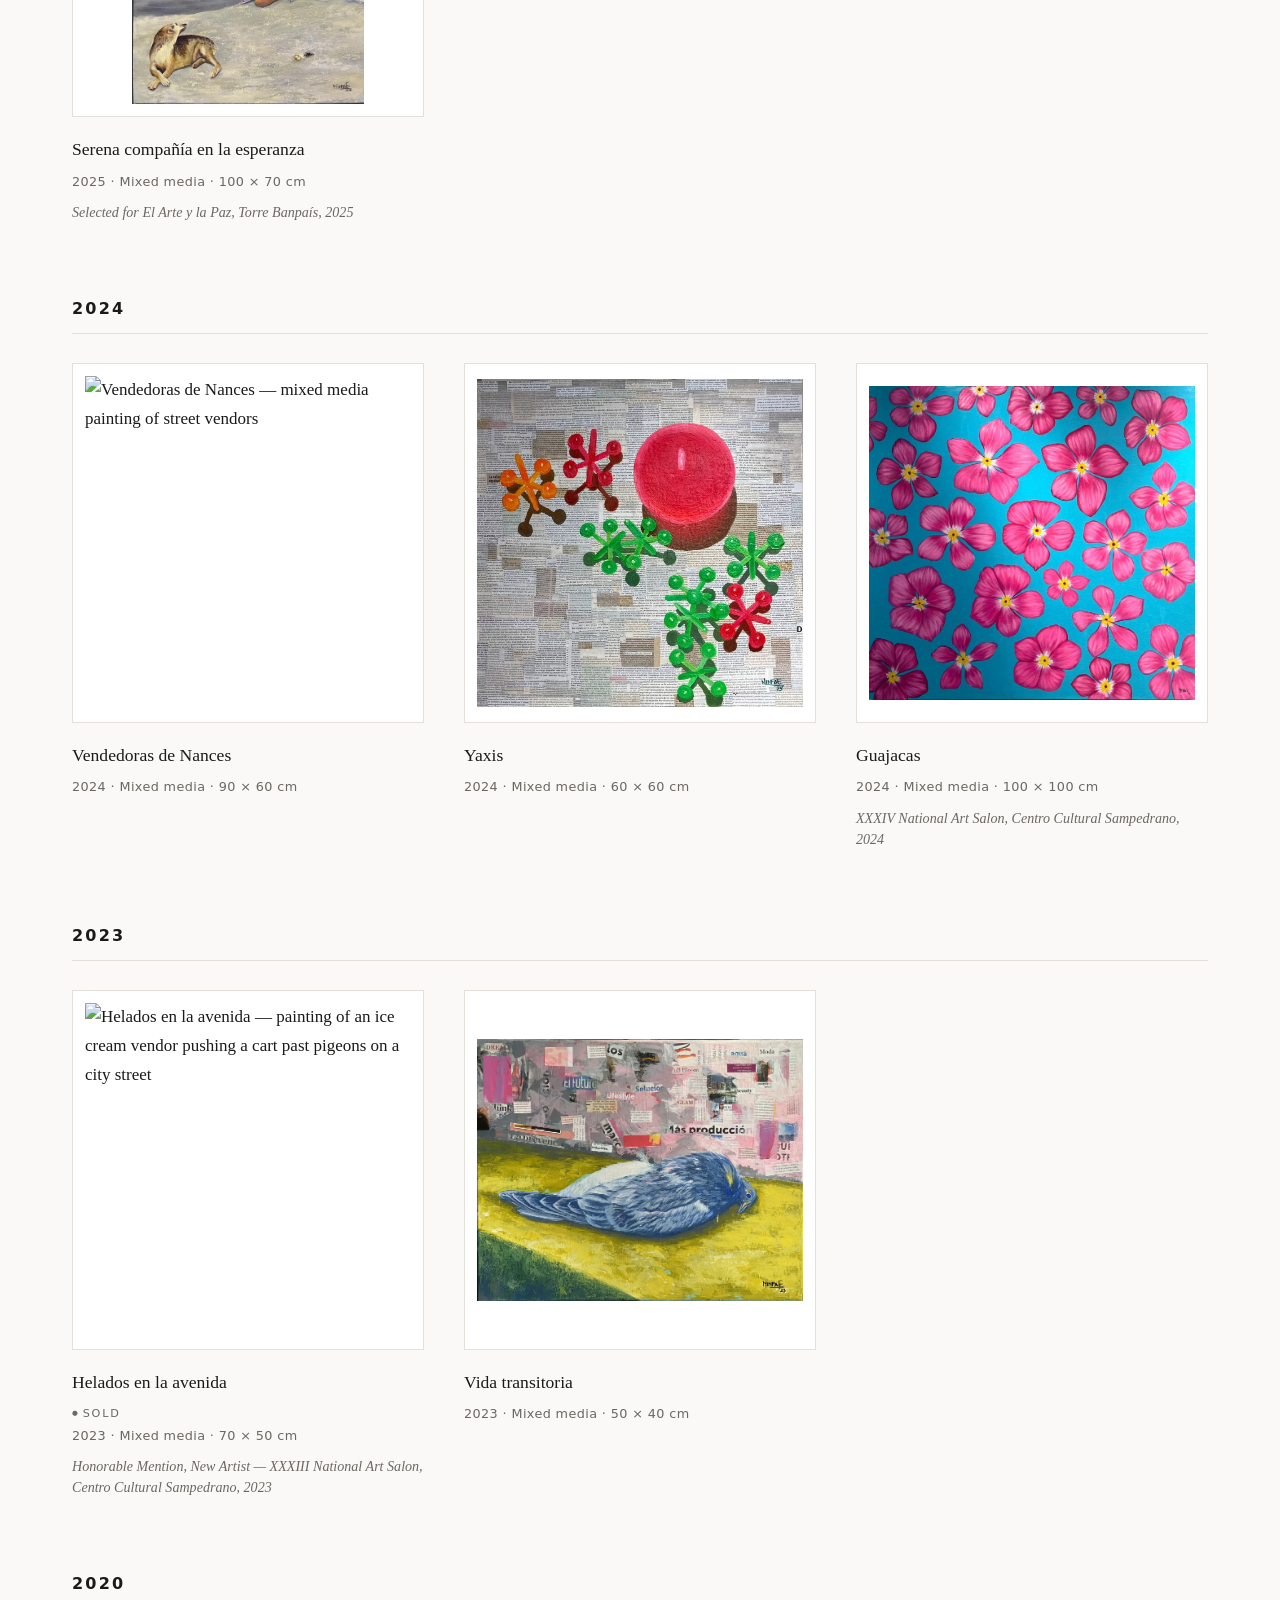
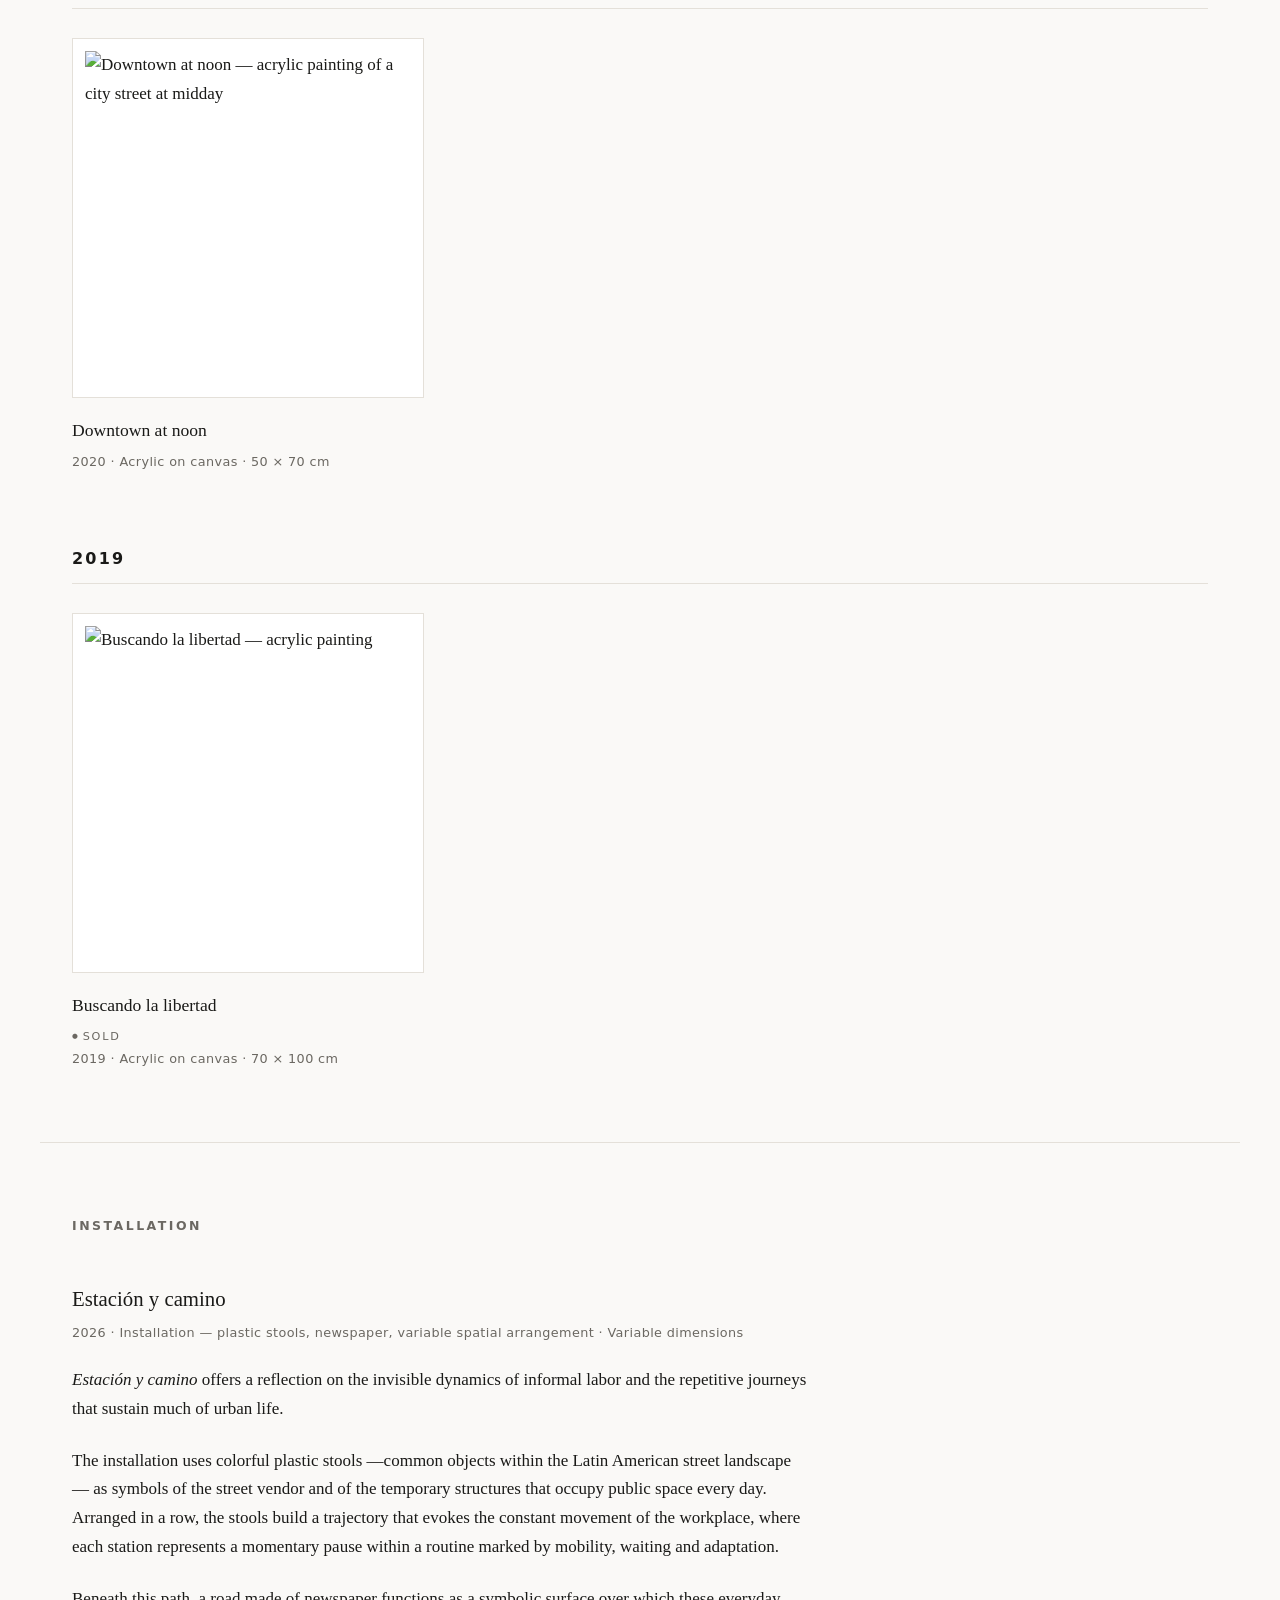
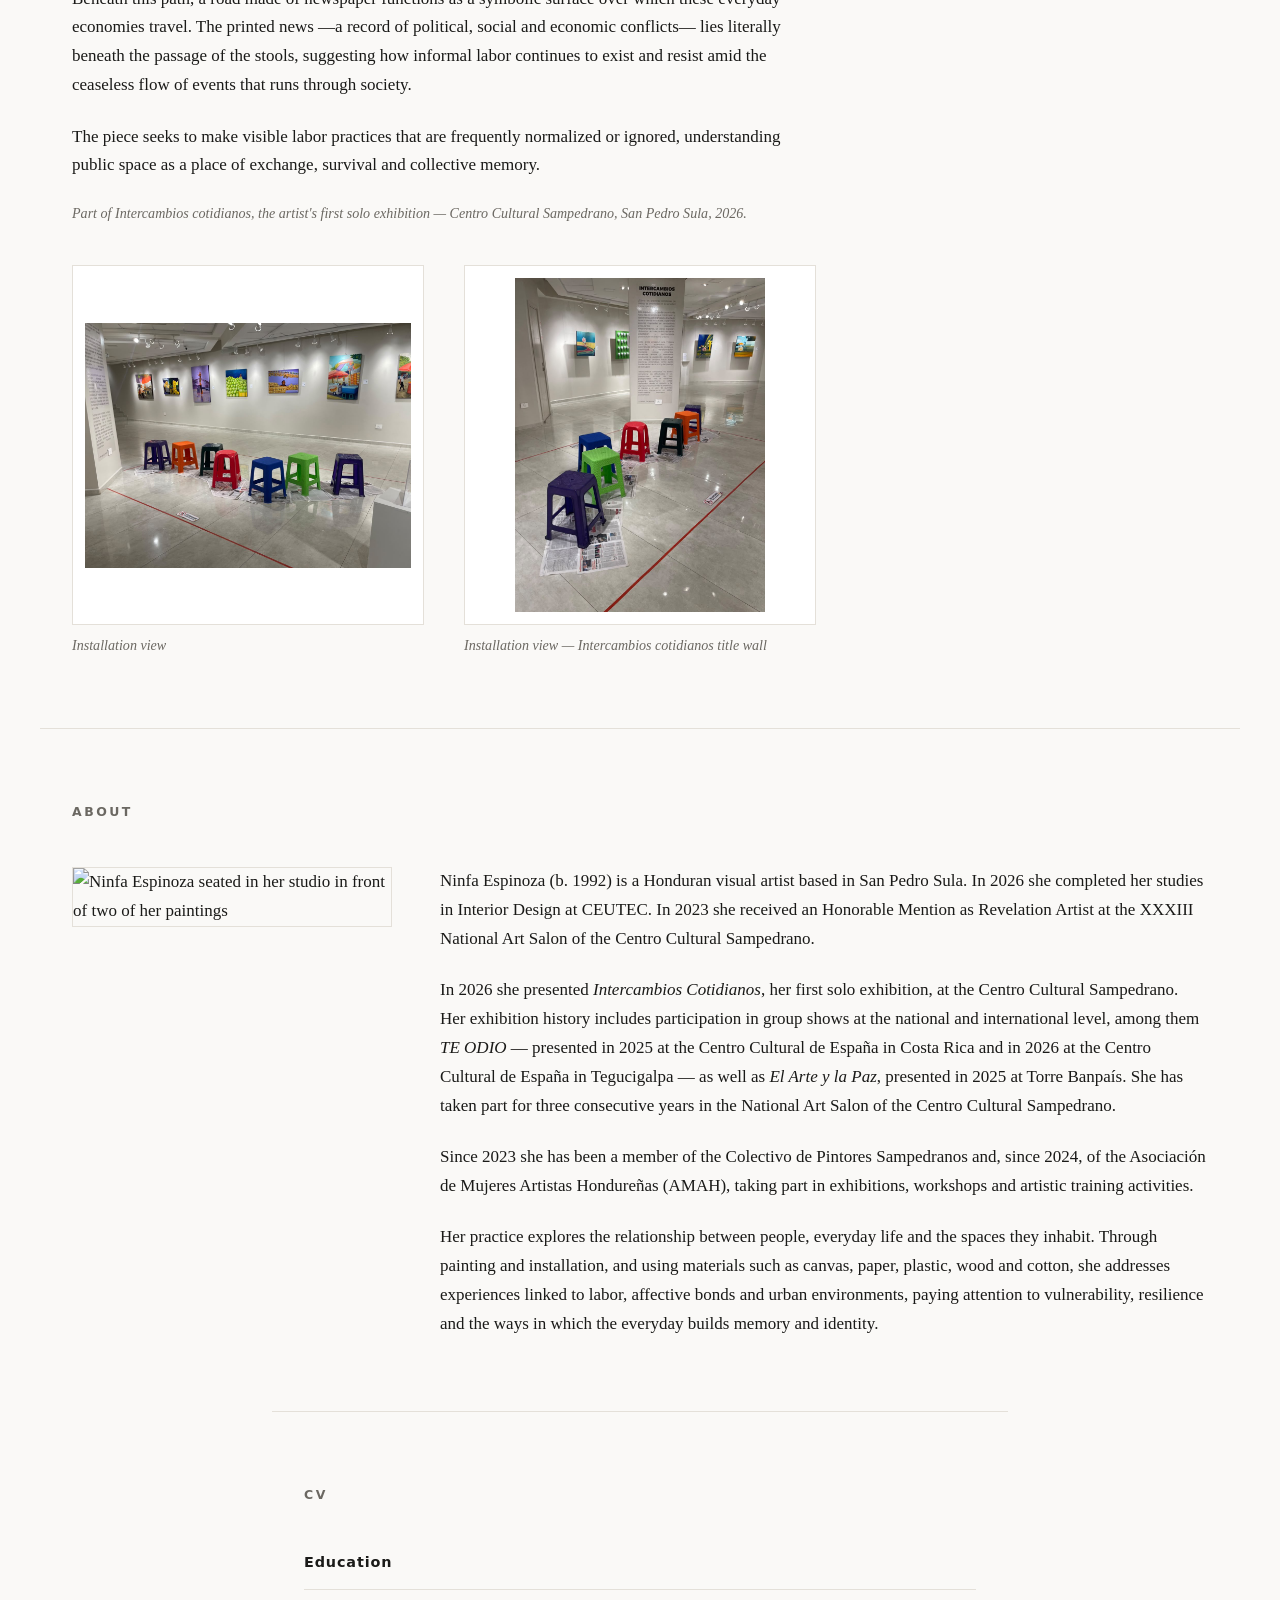
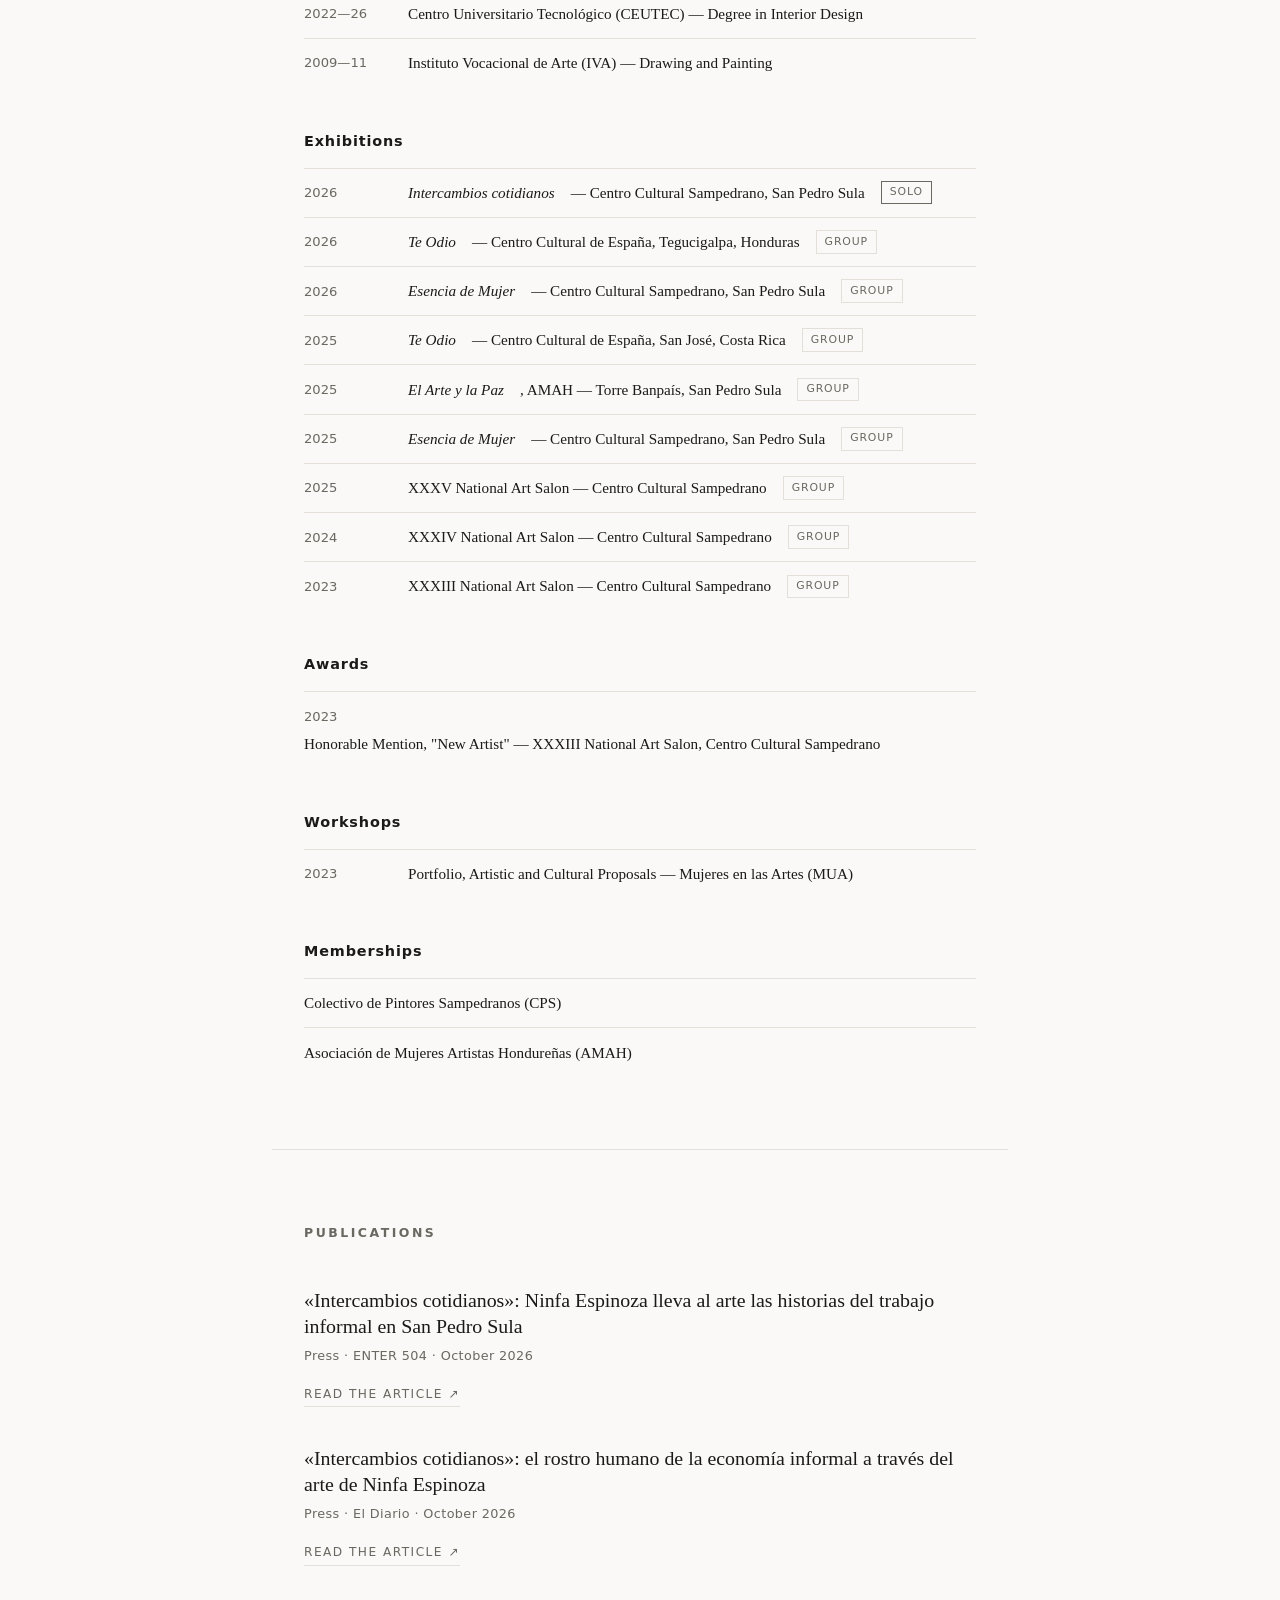
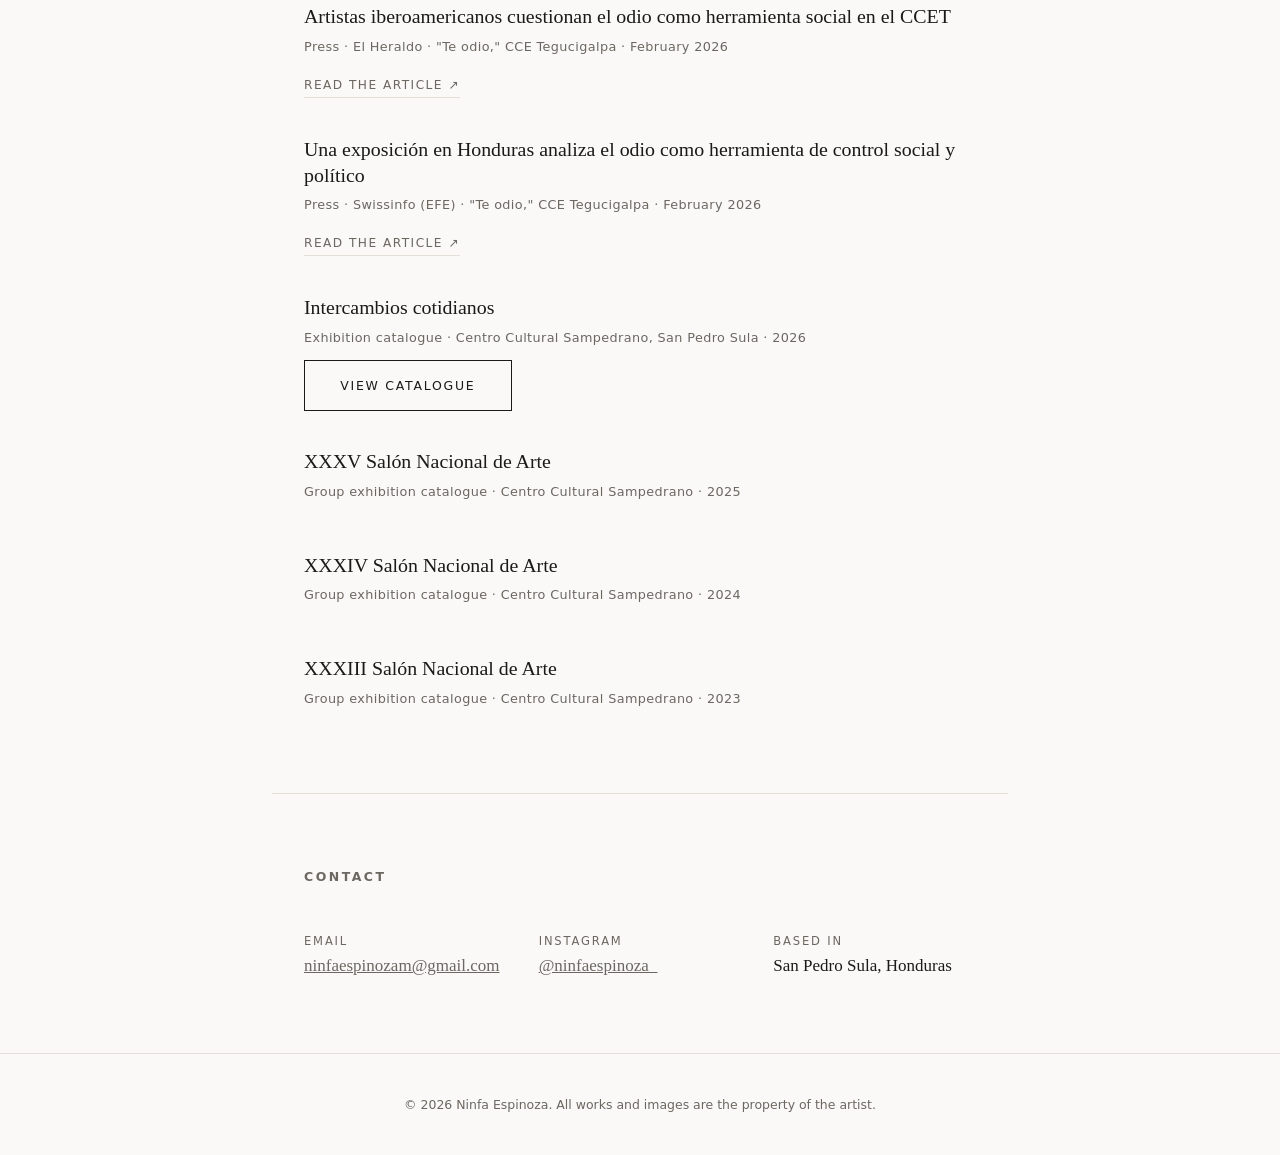
==== commit ae593870: "Agregar dos notas de prensa (El Heraldo y Swissinfo) sobre la exposición Te odio en el CCET Co-Autho" ====
--- a/index.html
+++ b/index.html
@@ -453,6 +453,18 @@
         <h3>«Intercambios cotidianos»: el rostro humano de la economía informal a través del arte de Ninfa Espinoza</h3>
         <p class="work-meta" data-es='Prensa · El Diario · octubre de 2026'>Press · El Diario · October 2026</p>
         <a class="pub-link" href="https://www.eldiario.hn/exposicion-intercambios-cotidianos-el-rostro-humano-de-la-economia-informal-a-traves-del-arte-de-ninfa-espinoza/" target="_blank" rel="noopener" data-es='Leer la nota ↗'>Read the article ↗</a>
+      </div>
+
+      <div class="pub">
+        <h3>Artistas iberoamericanos cuestionan el odio como herramienta social en el CCET</h3>
+        <p class="work-meta" data-es='Prensa · El Heraldo · «Te odio», CCE Tegucigalpa · febrero de 2026'>Press · El Heraldo · "Te odio," CCE Tegucigalpa · February 2026</p>
+        <a class="pub-link" href="https://www.elheraldo.hn/revistas/siempre/te-odio-exposicion-colectiva-artistas-centroamerica-espana-ccet-AJ29202255" target="_blank" rel="noopener" data-es='Leer la nota ↗'>Read the article ↗</a>
+      </div>
+
+      <div class="pub">
+        <h3>Una exposición en Honduras analiza el odio como herramienta de control social y político</h3>
+        <p class="work-meta" data-es='Prensa · Swissinfo (EFE) · «Te odio», CCE Tegucigalpa · febrero de 2026'>Press · Swissinfo (EFE) · "Te odio," CCE Tegucigalpa · February 2026</p>
+        <a class="pub-link" href="https://www.swissinfo.ch/spa/una-exposici%C3%B3n-en-honduras-analiza-el-odio-como-herramienta-de-control-social-y-pol%C3%ADtico/90898737" target="_blank" rel="noopener" data-es='Leer la nota ↗'>Read the article ↗</a>
       </div>
 
       <div class="pub">
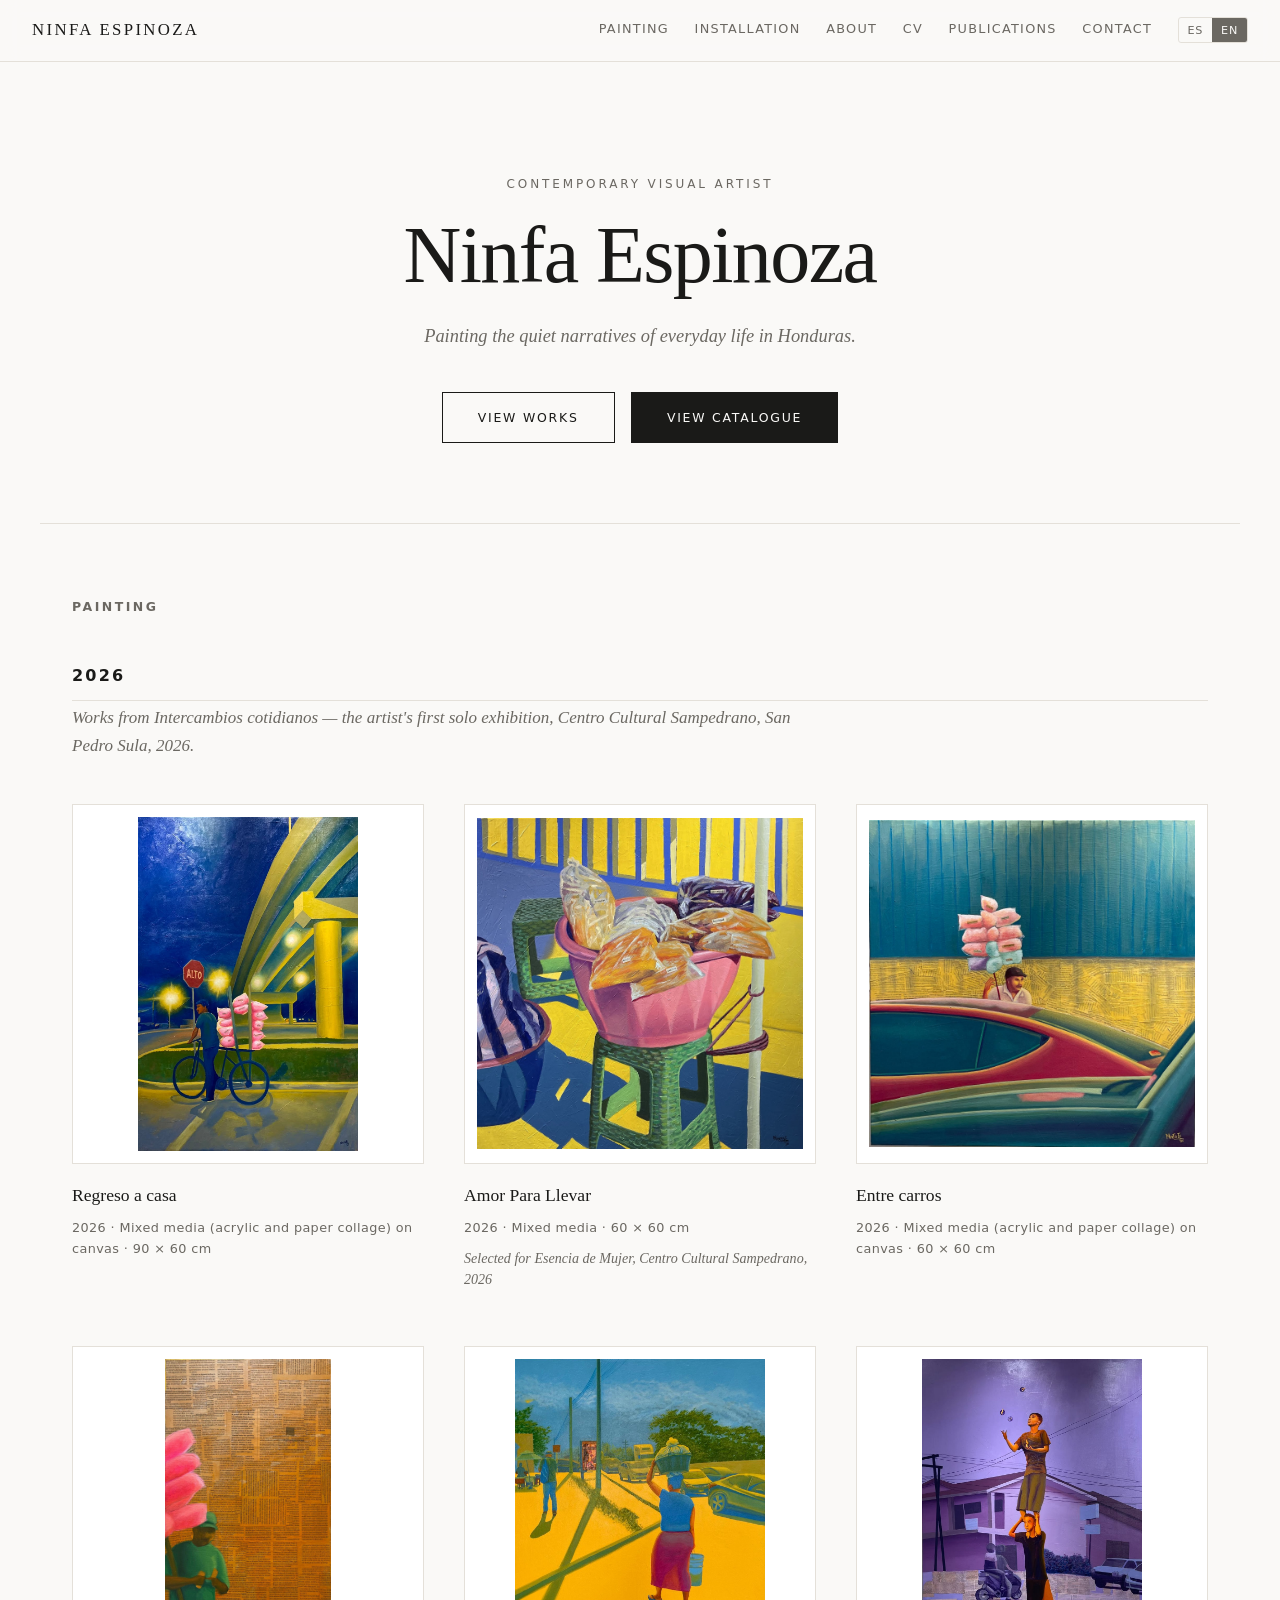
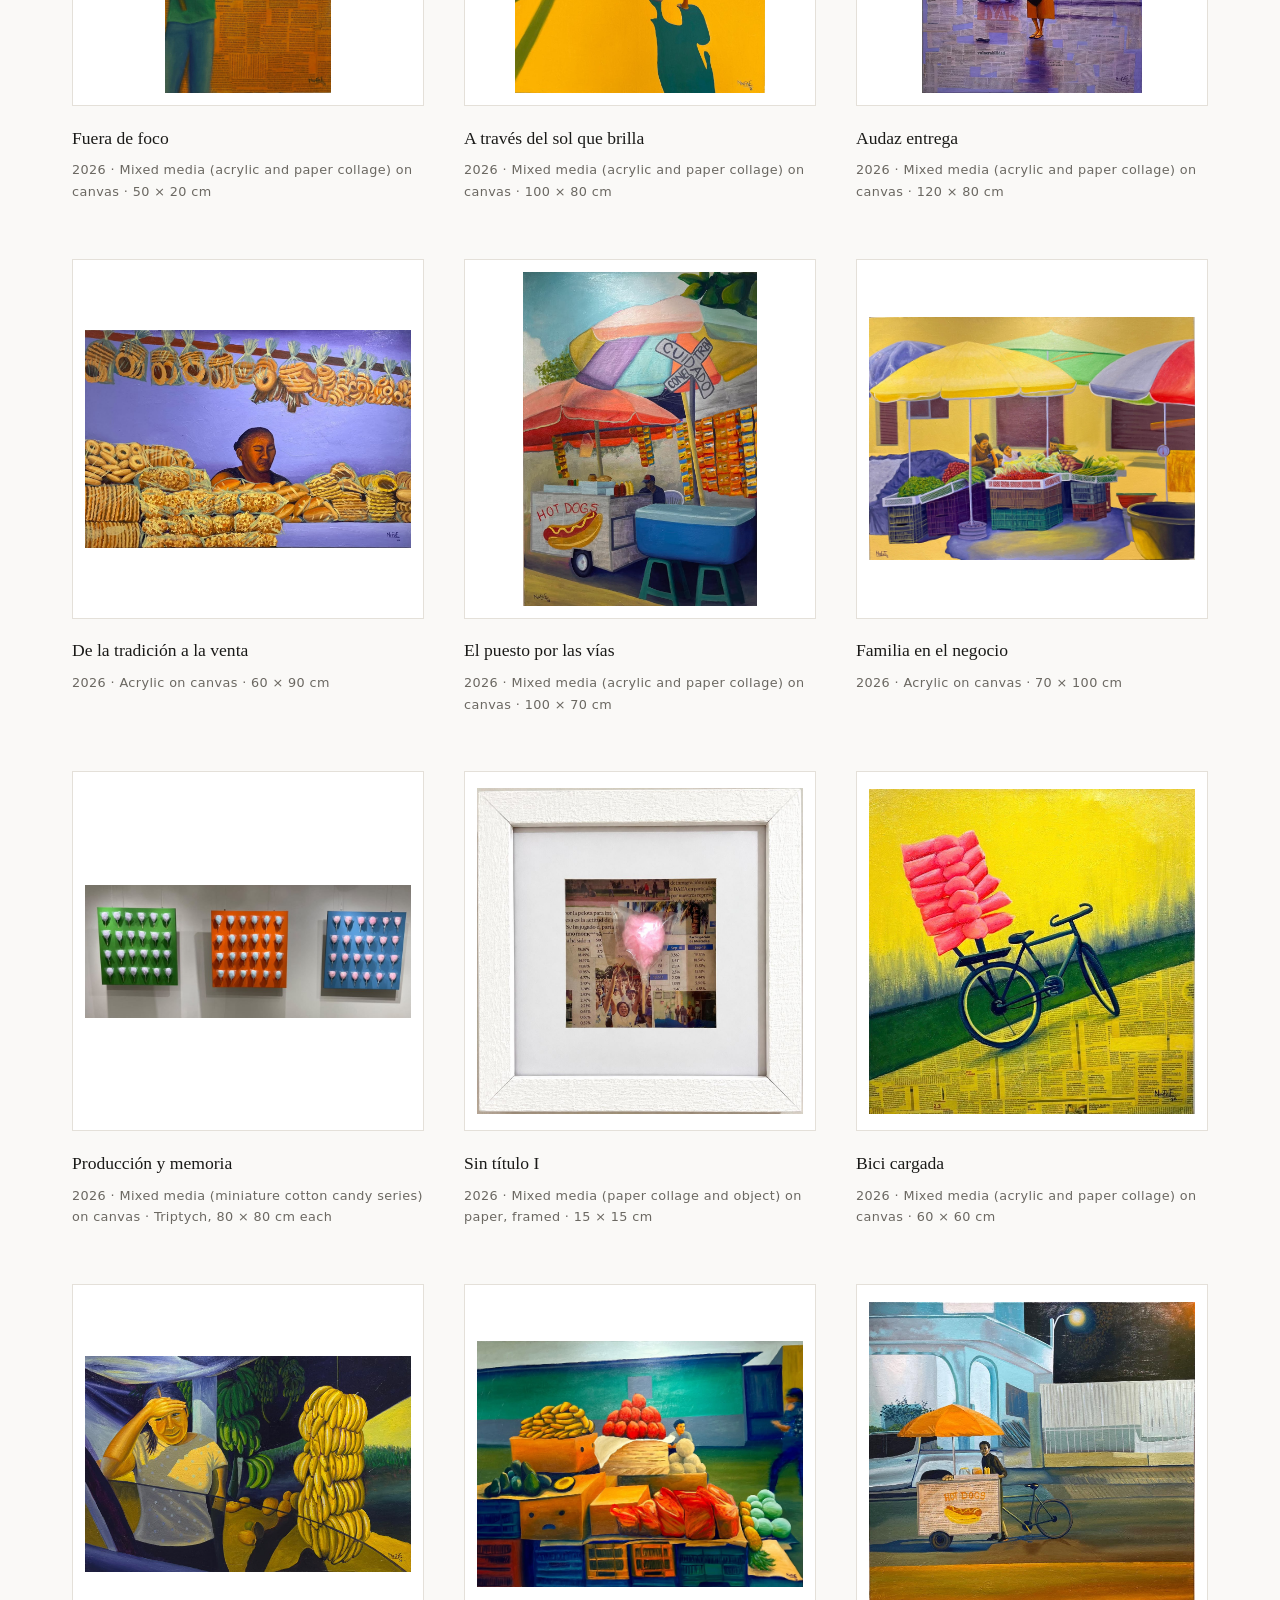
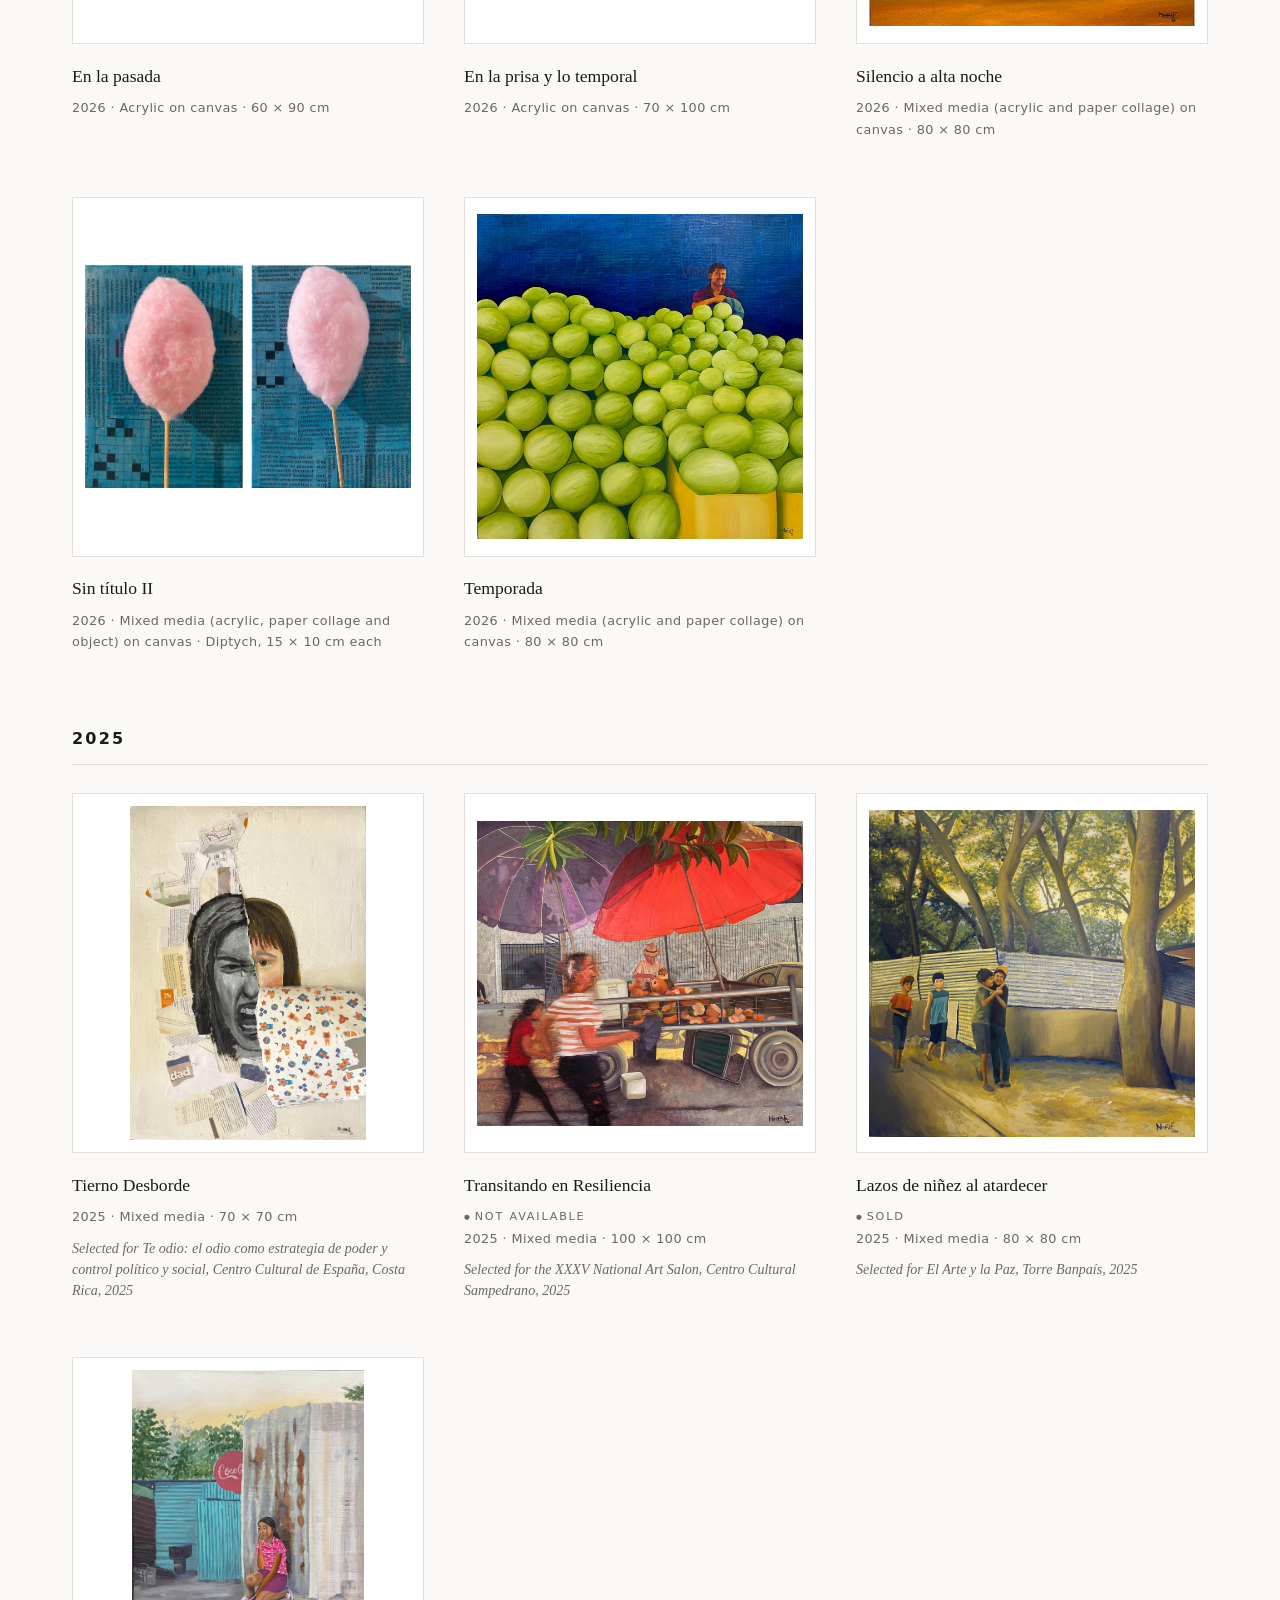
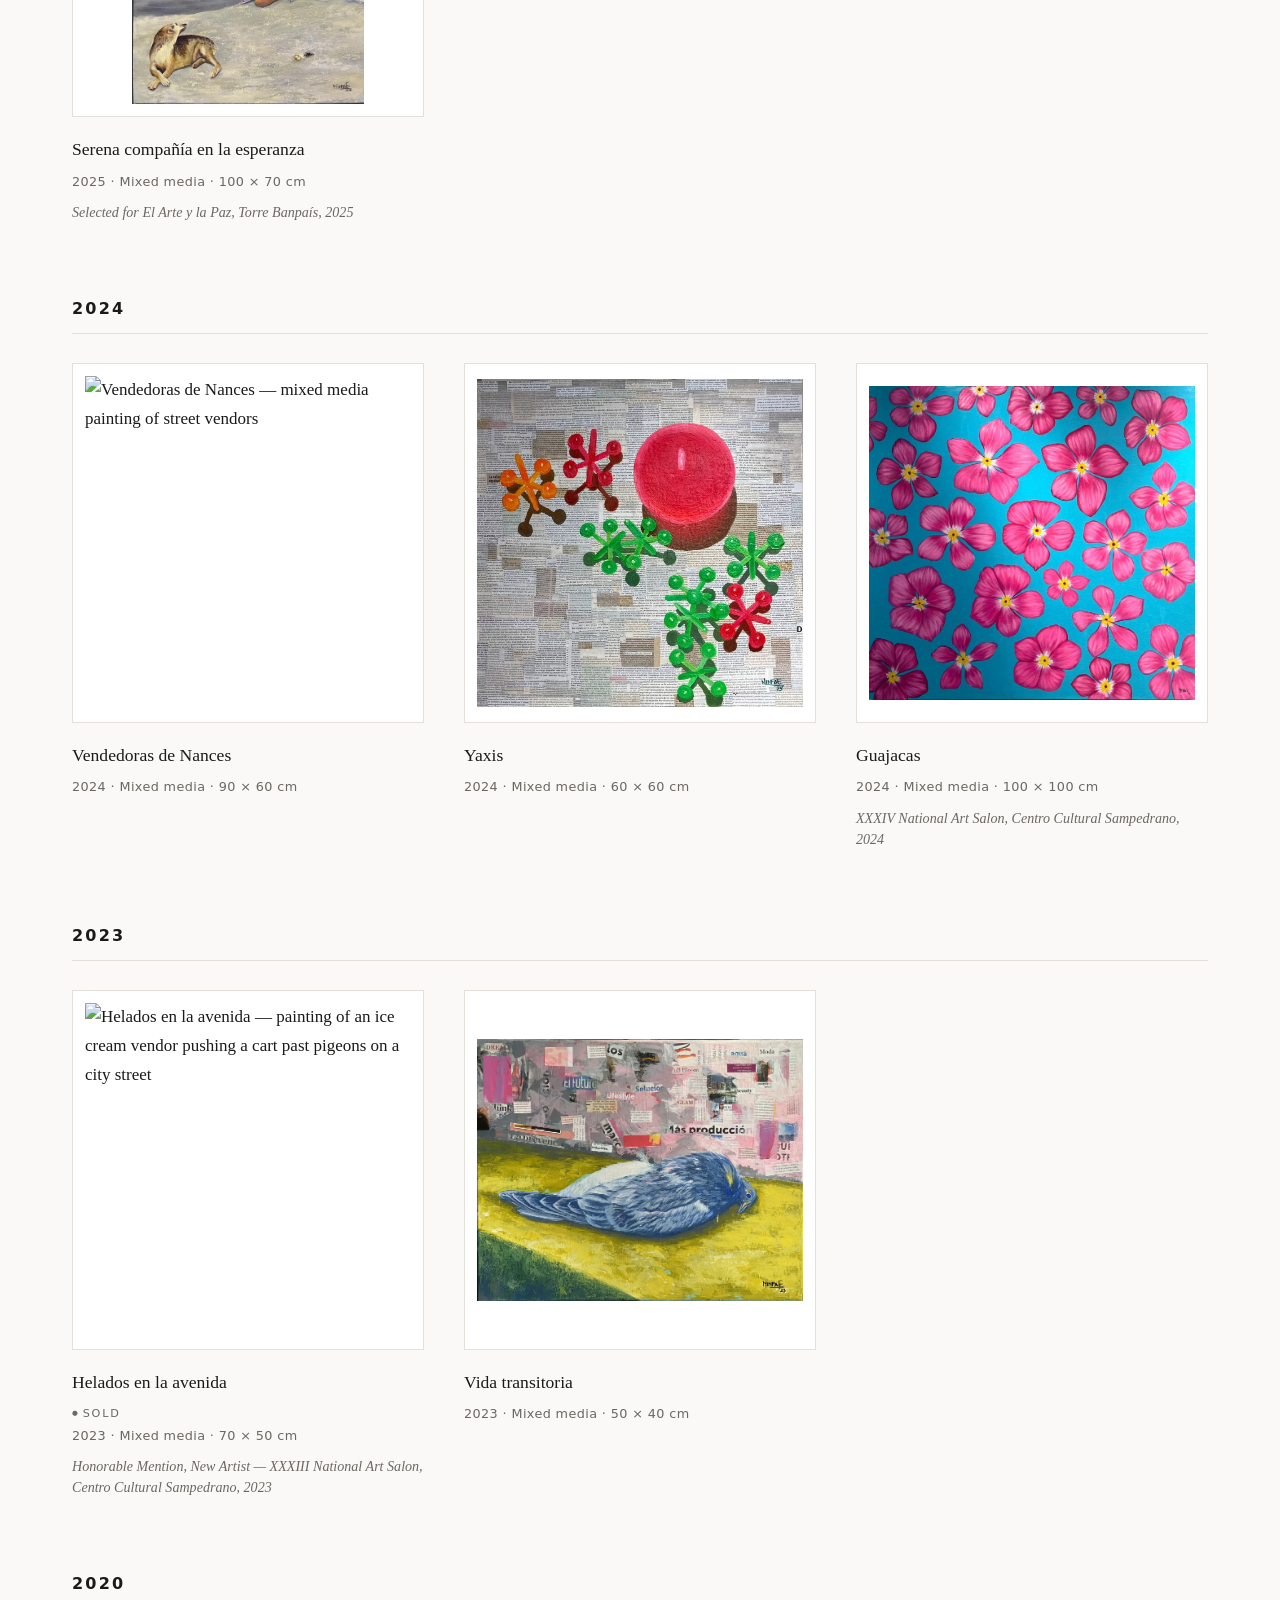
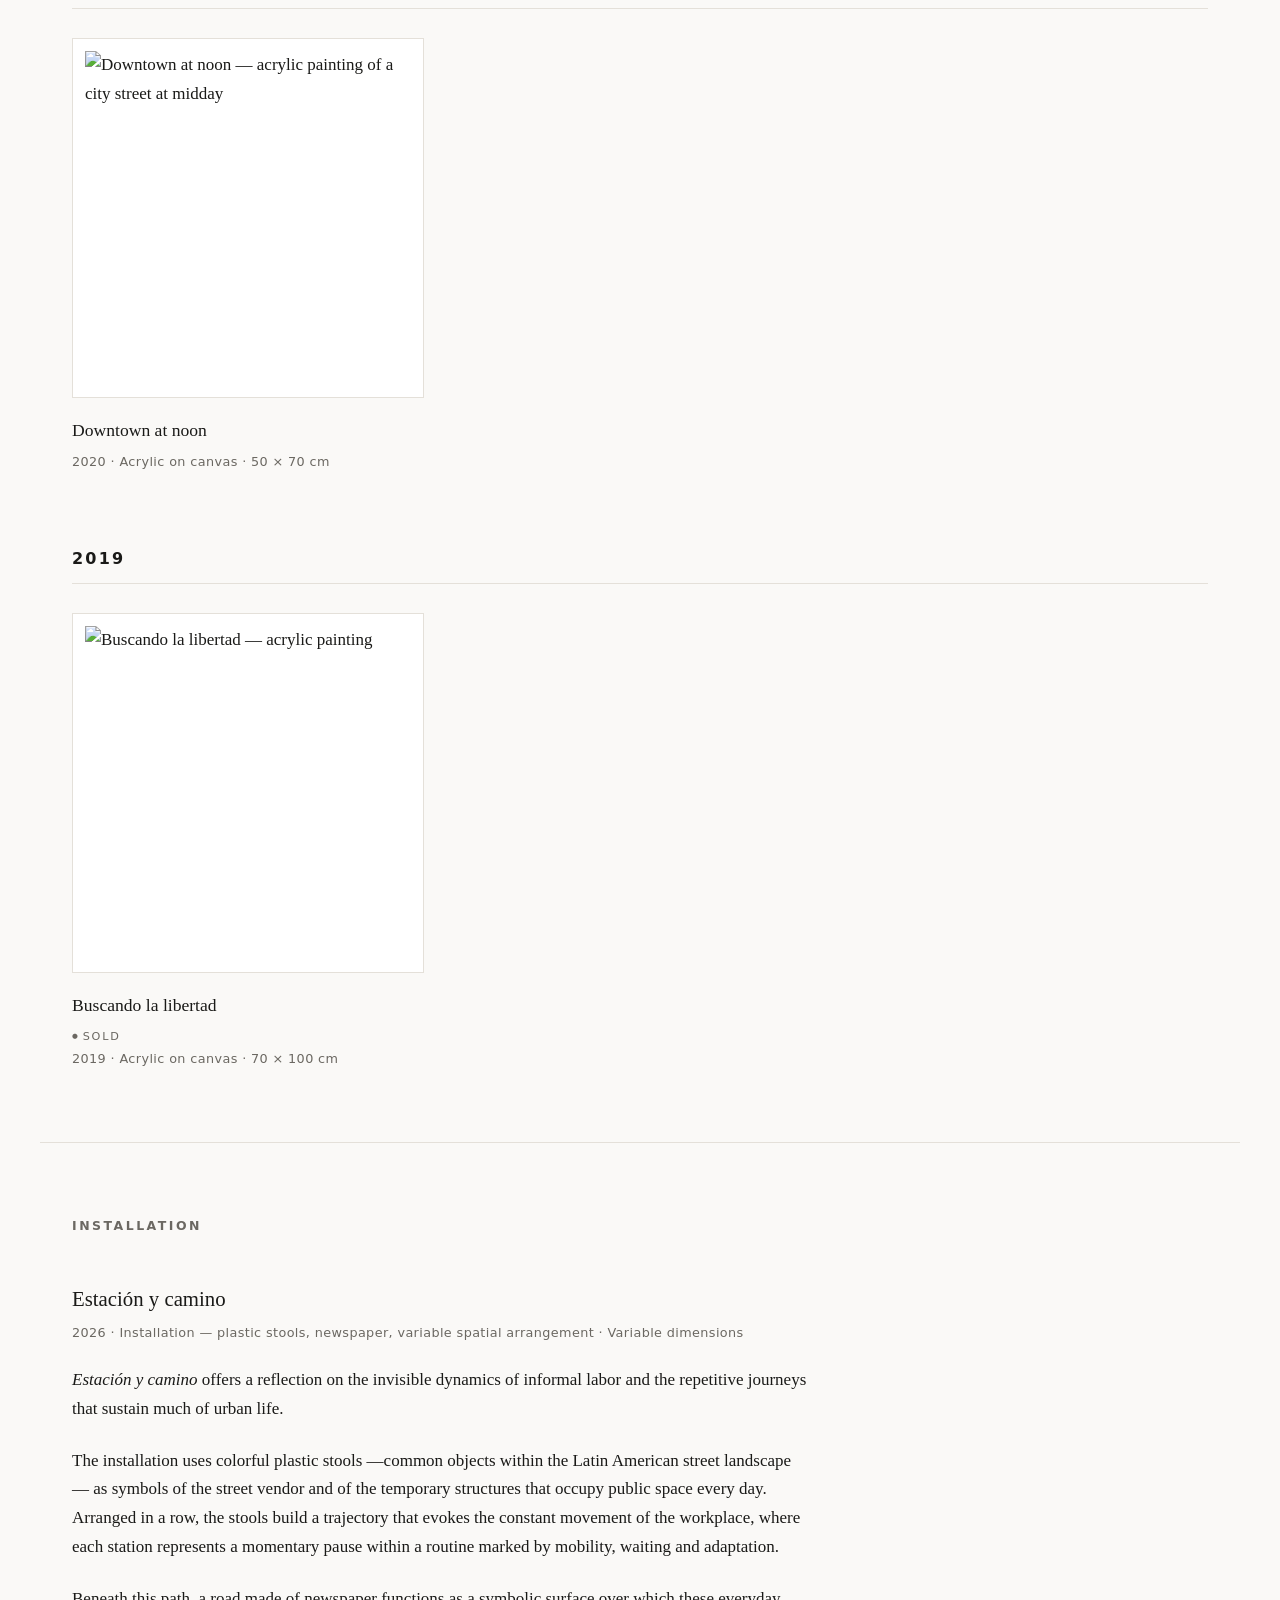
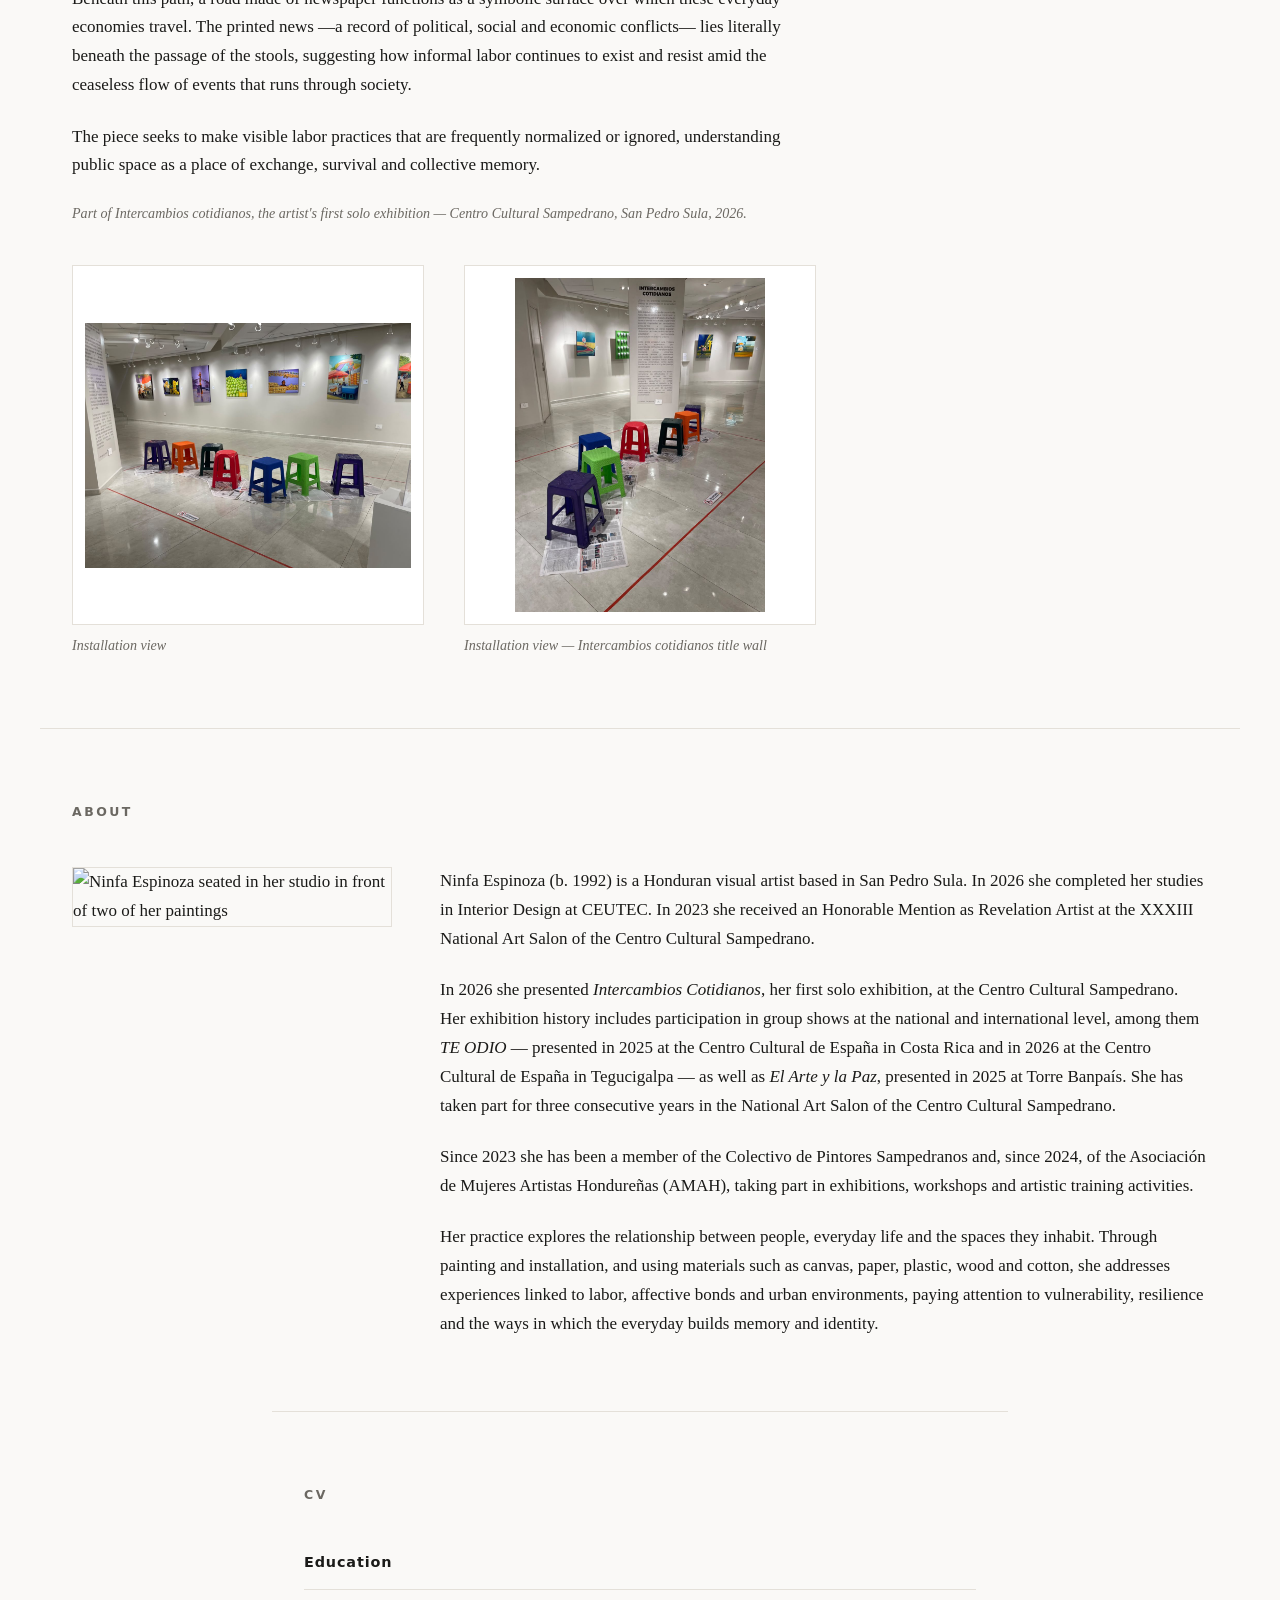
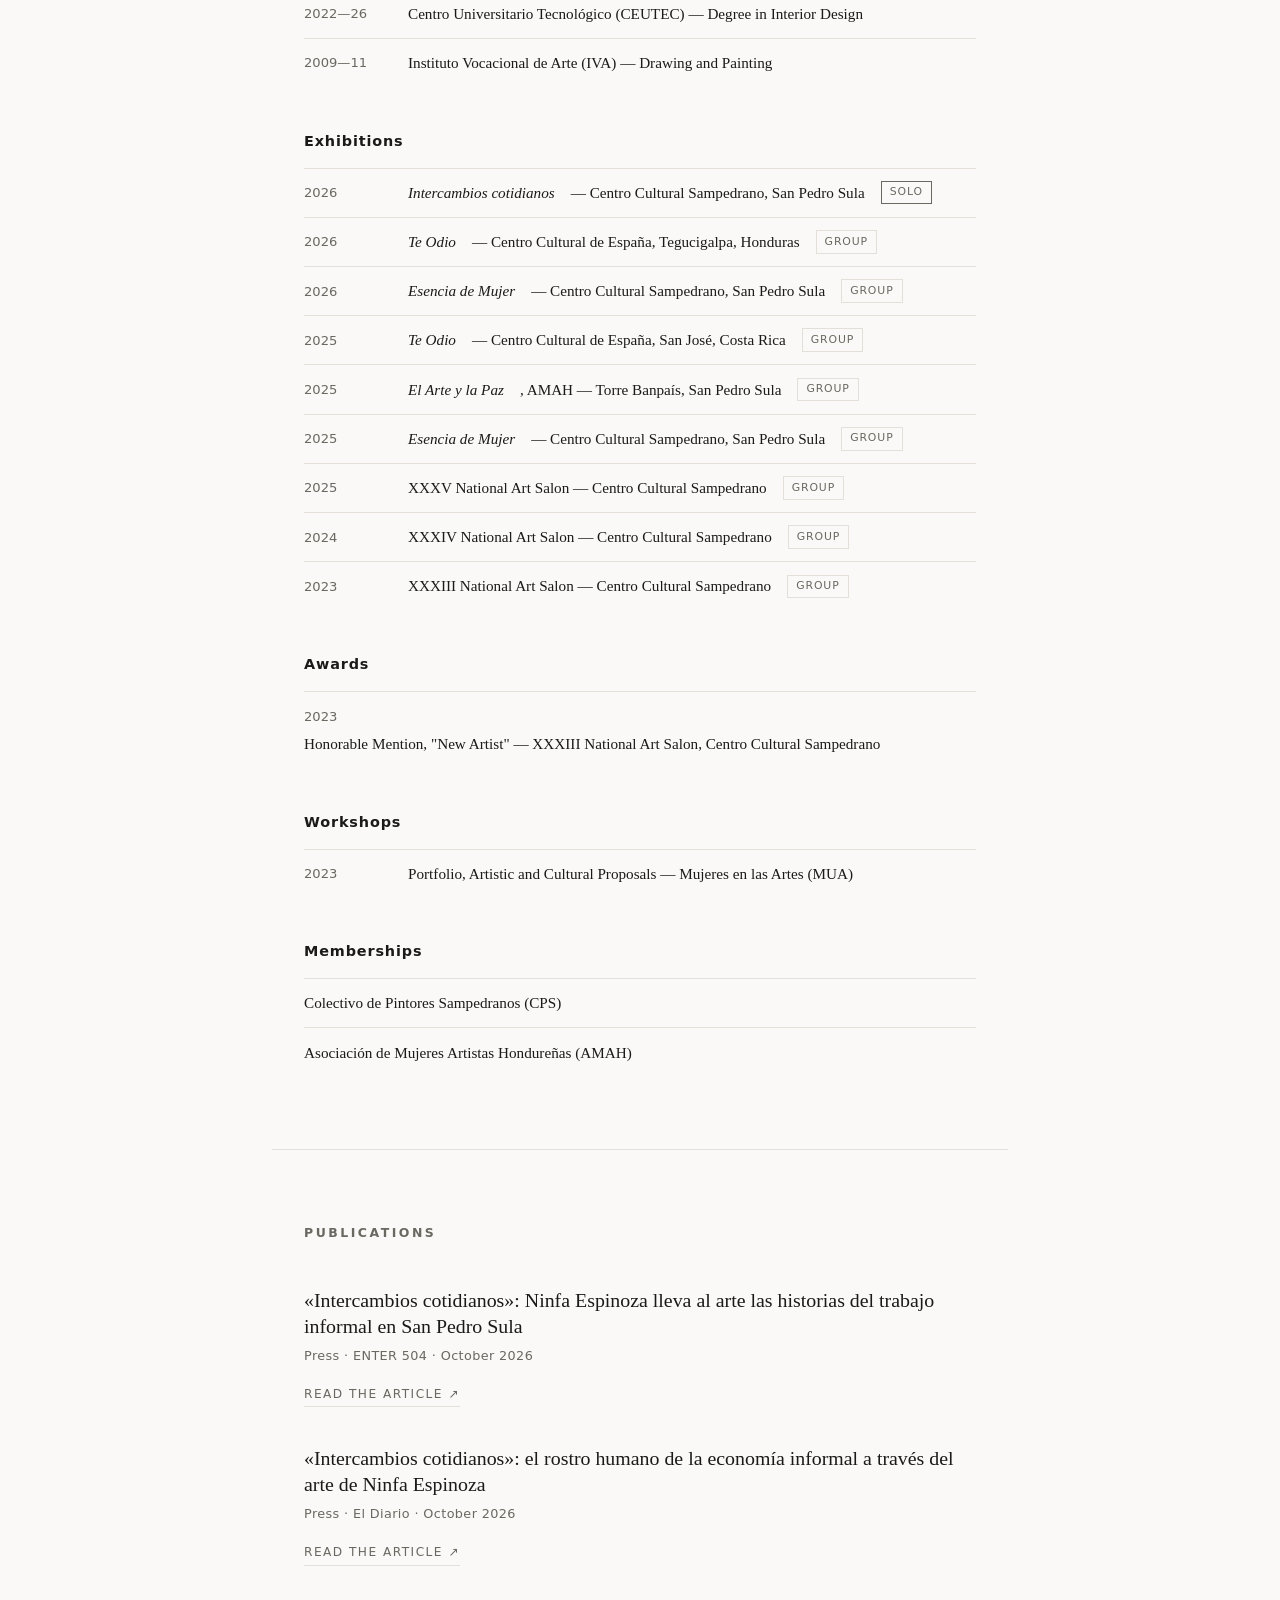
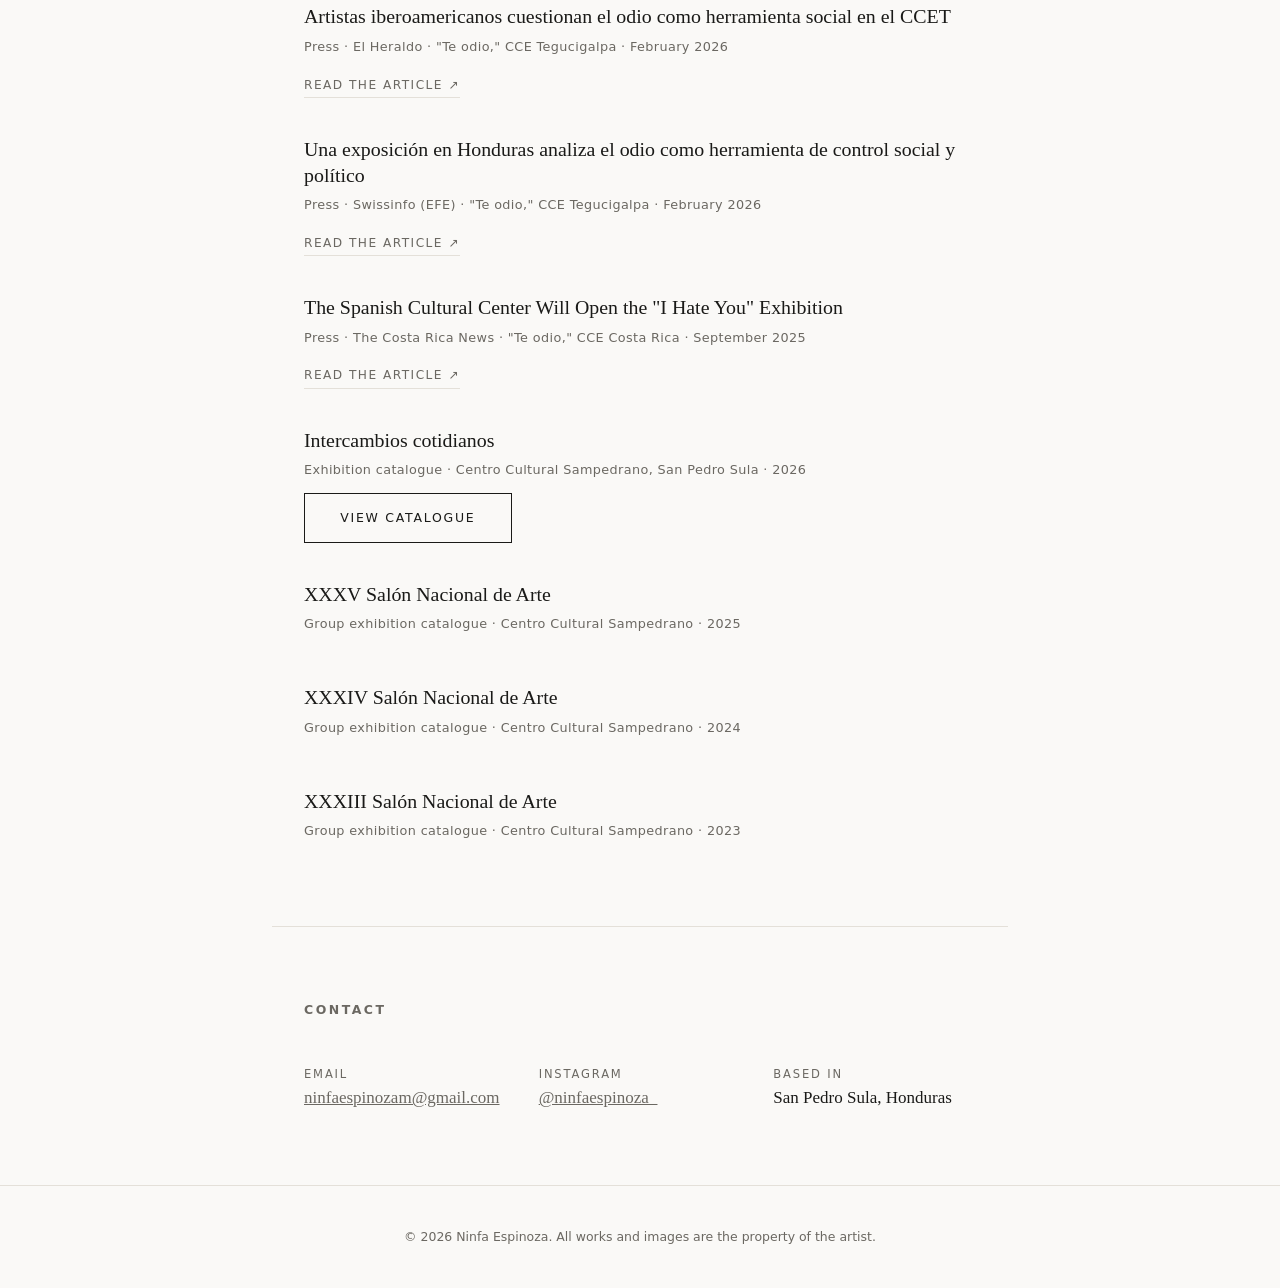
==== commit 22be01a0: "Agregar nota de The Costa Rica News sobre Te odio (CCE Costa Rica, 2025) en Publicaciones Co-Authore" ====
--- a/index.html
+++ b/index.html
@@ -465,6 +465,12 @@
         <h3>Una exposición en Honduras analiza el odio como herramienta de control social y político</h3>
         <p class="work-meta" data-es='Prensa · Swissinfo (EFE) · «Te odio», CCE Tegucigalpa · febrero de 2026'>Press · Swissinfo (EFE) · "Te odio," CCE Tegucigalpa · February 2026</p>
         <a class="pub-link" href="https://www.swissinfo.ch/spa/una-exposici%C3%B3n-en-honduras-analiza-el-odio-como-herramienta-de-control-social-y-pol%C3%ADtico/90898737" target="_blank" rel="noopener" data-es='Leer la nota ↗'>Read the article ↗</a>
+      </div>
+
+      <div class="pub">
+        <h3>The Spanish Cultural Center Will Open the "I Hate You" Exhibition</h3>
+        <p class="work-meta" data-es='Prensa · The Costa Rica News · «Te odio», CCE Costa Rica · septiembre de 2025'>Press · The Costa Rica News · "Te odio," CCE Costa Rica · September 2025</p>
+        <a class="pub-link" href="https://thecostaricanews.com/the-spanish-cultural-center-will-open-the-i-hate-you-exhibition/" target="_blank" rel="noopener" data-es='Leer la nota ↗'>Read the article ↗</a>
       </div>
 
       <div class="pub">
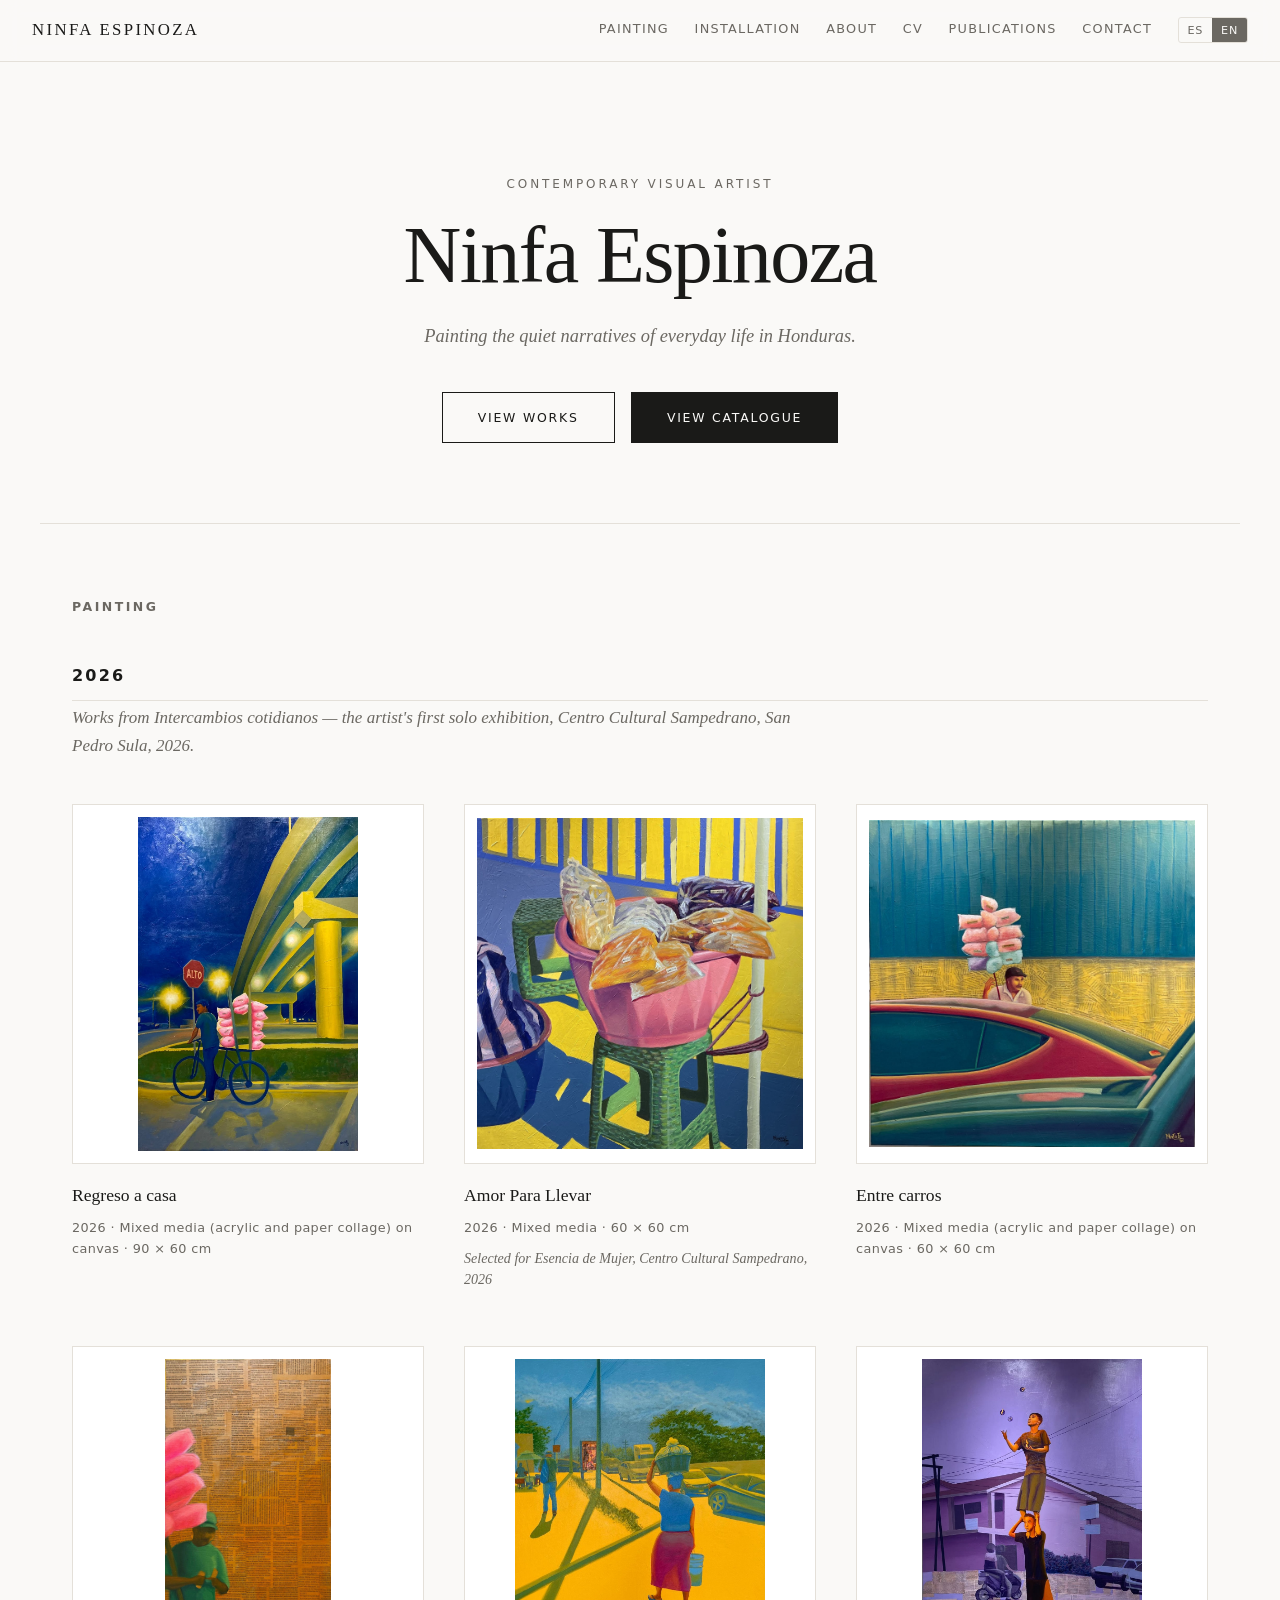
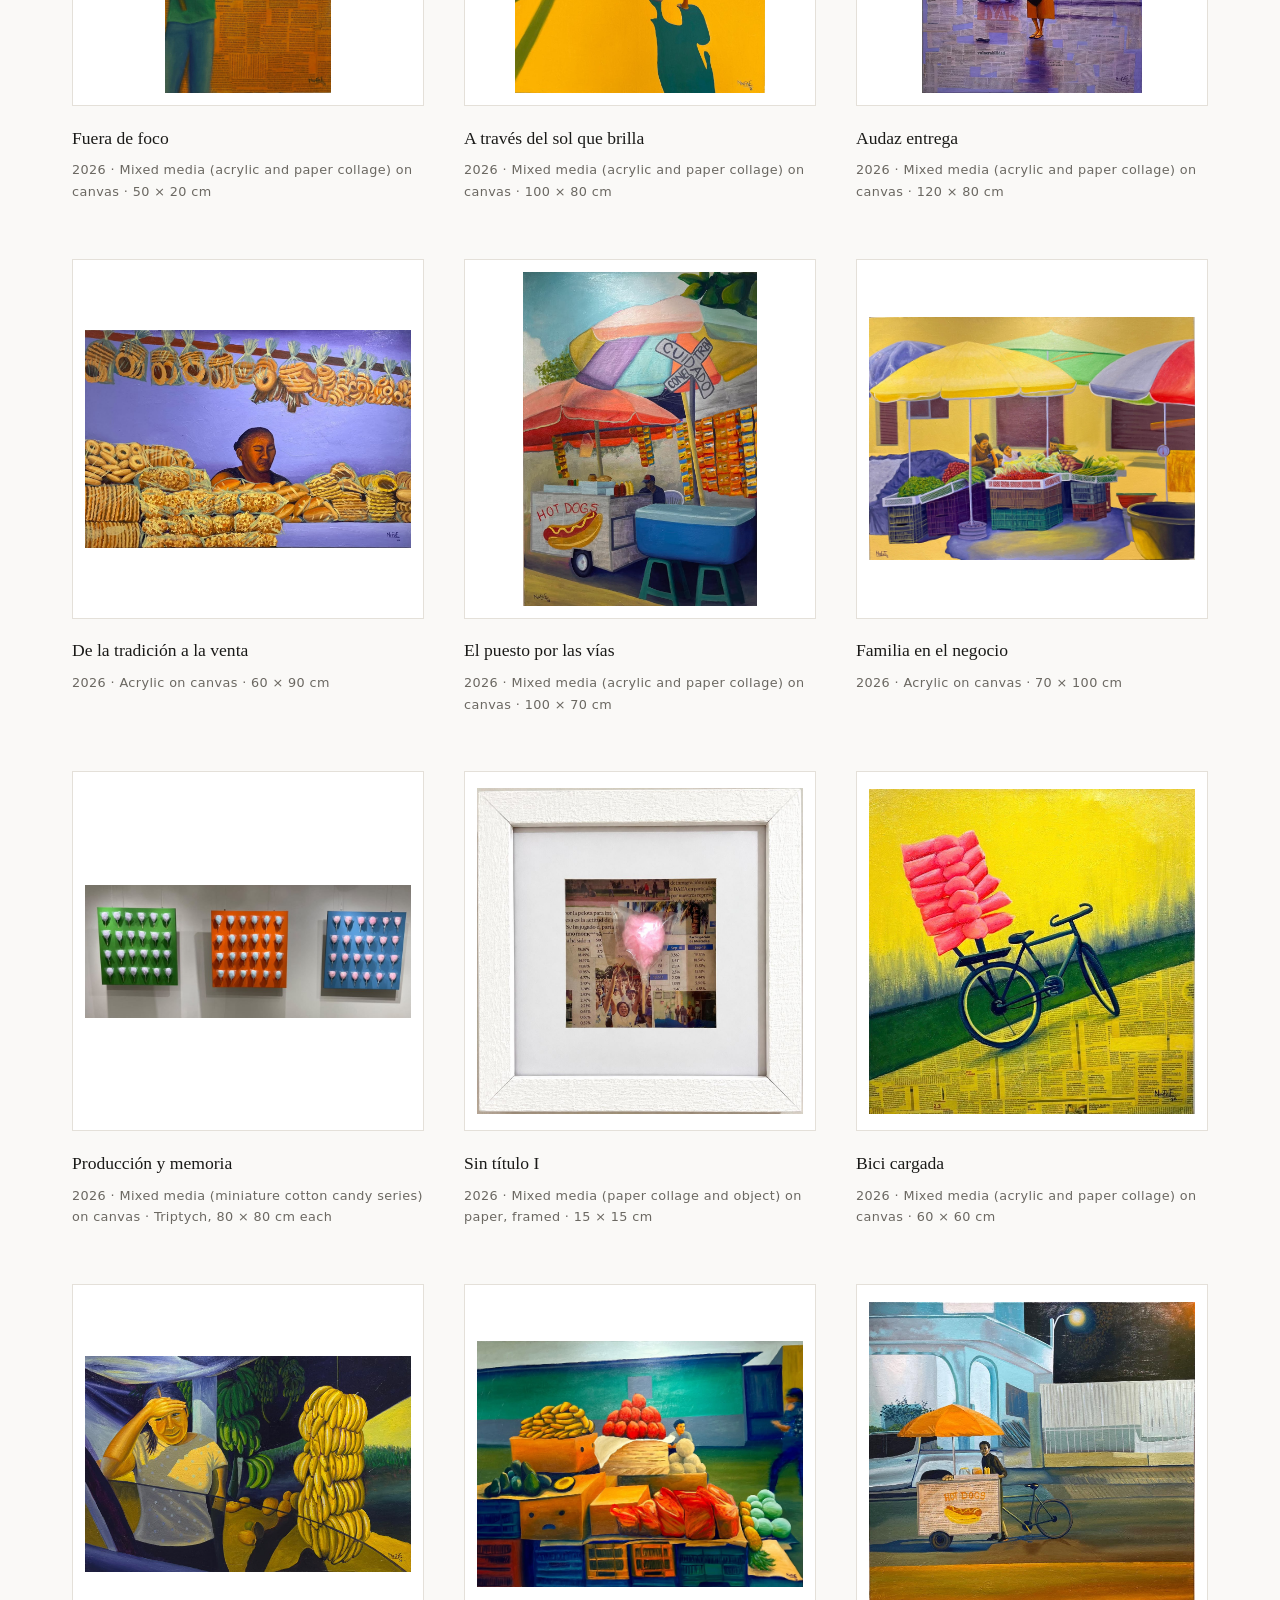
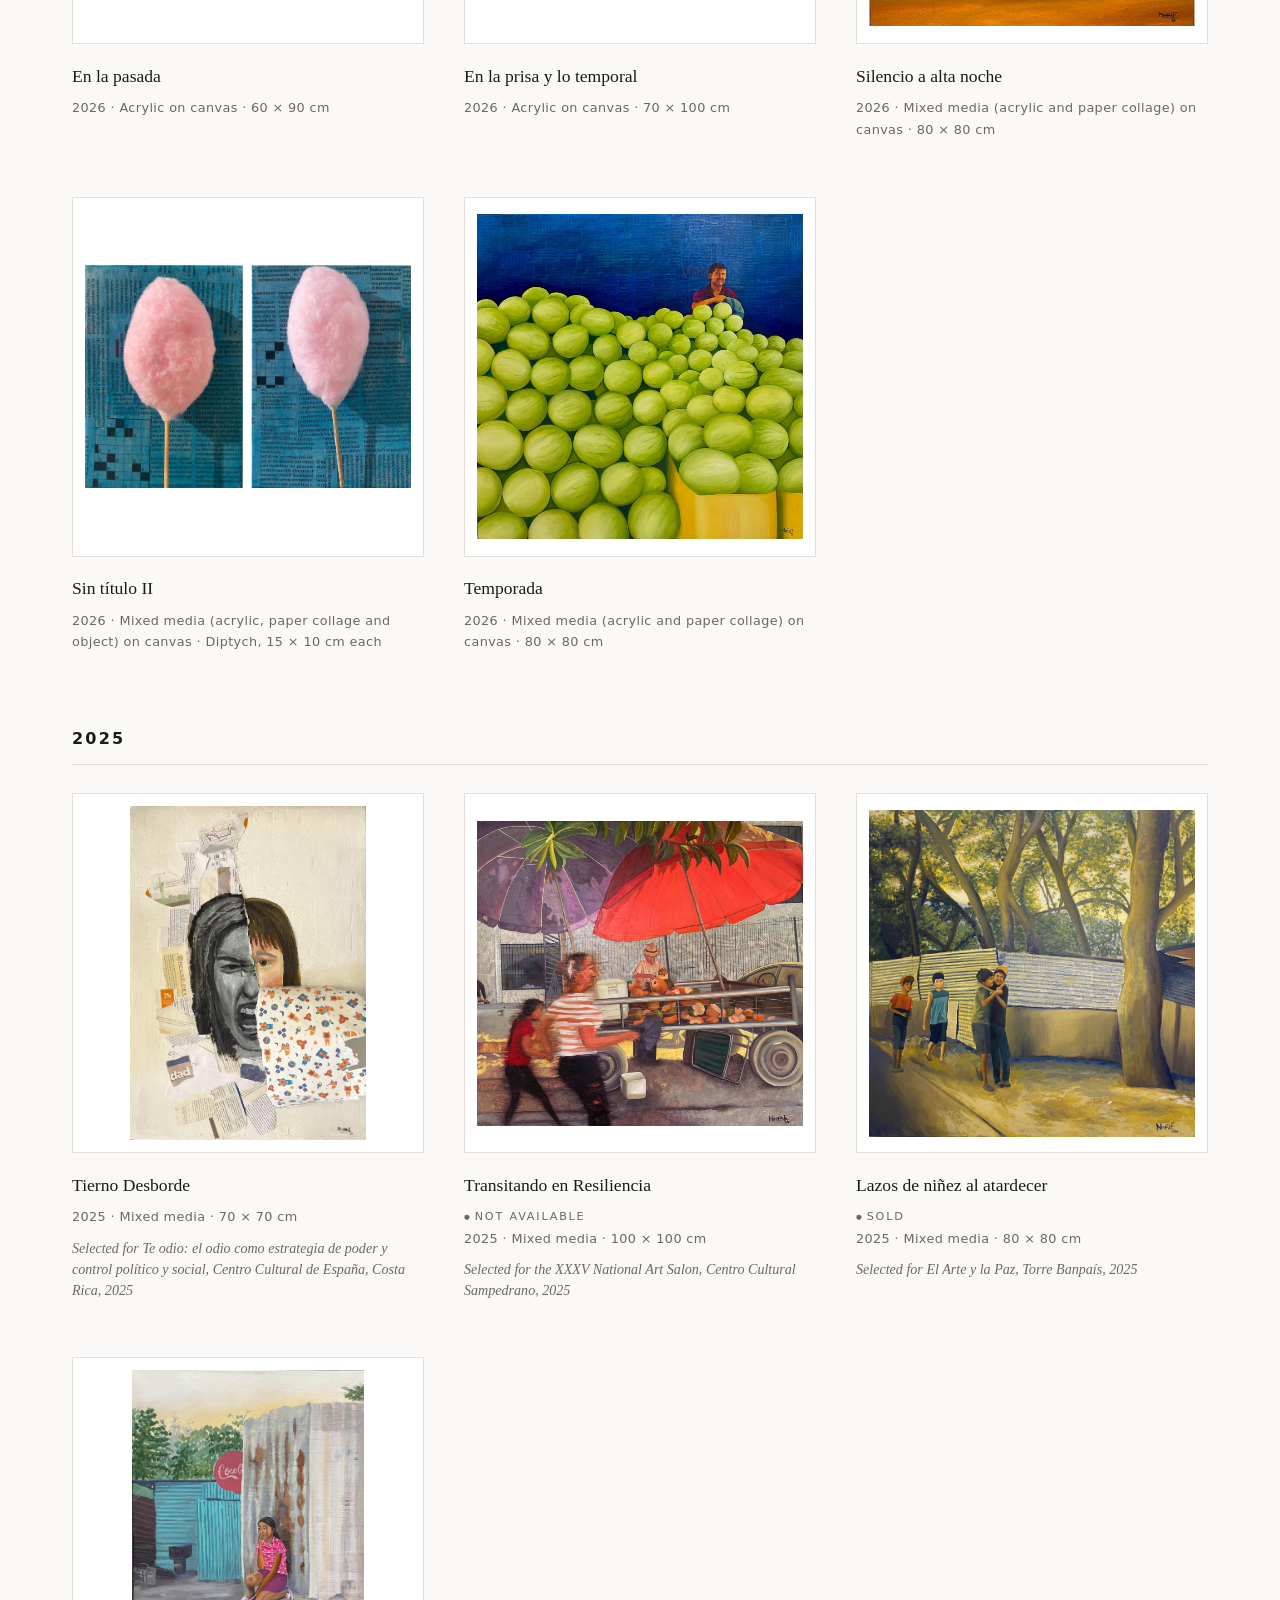
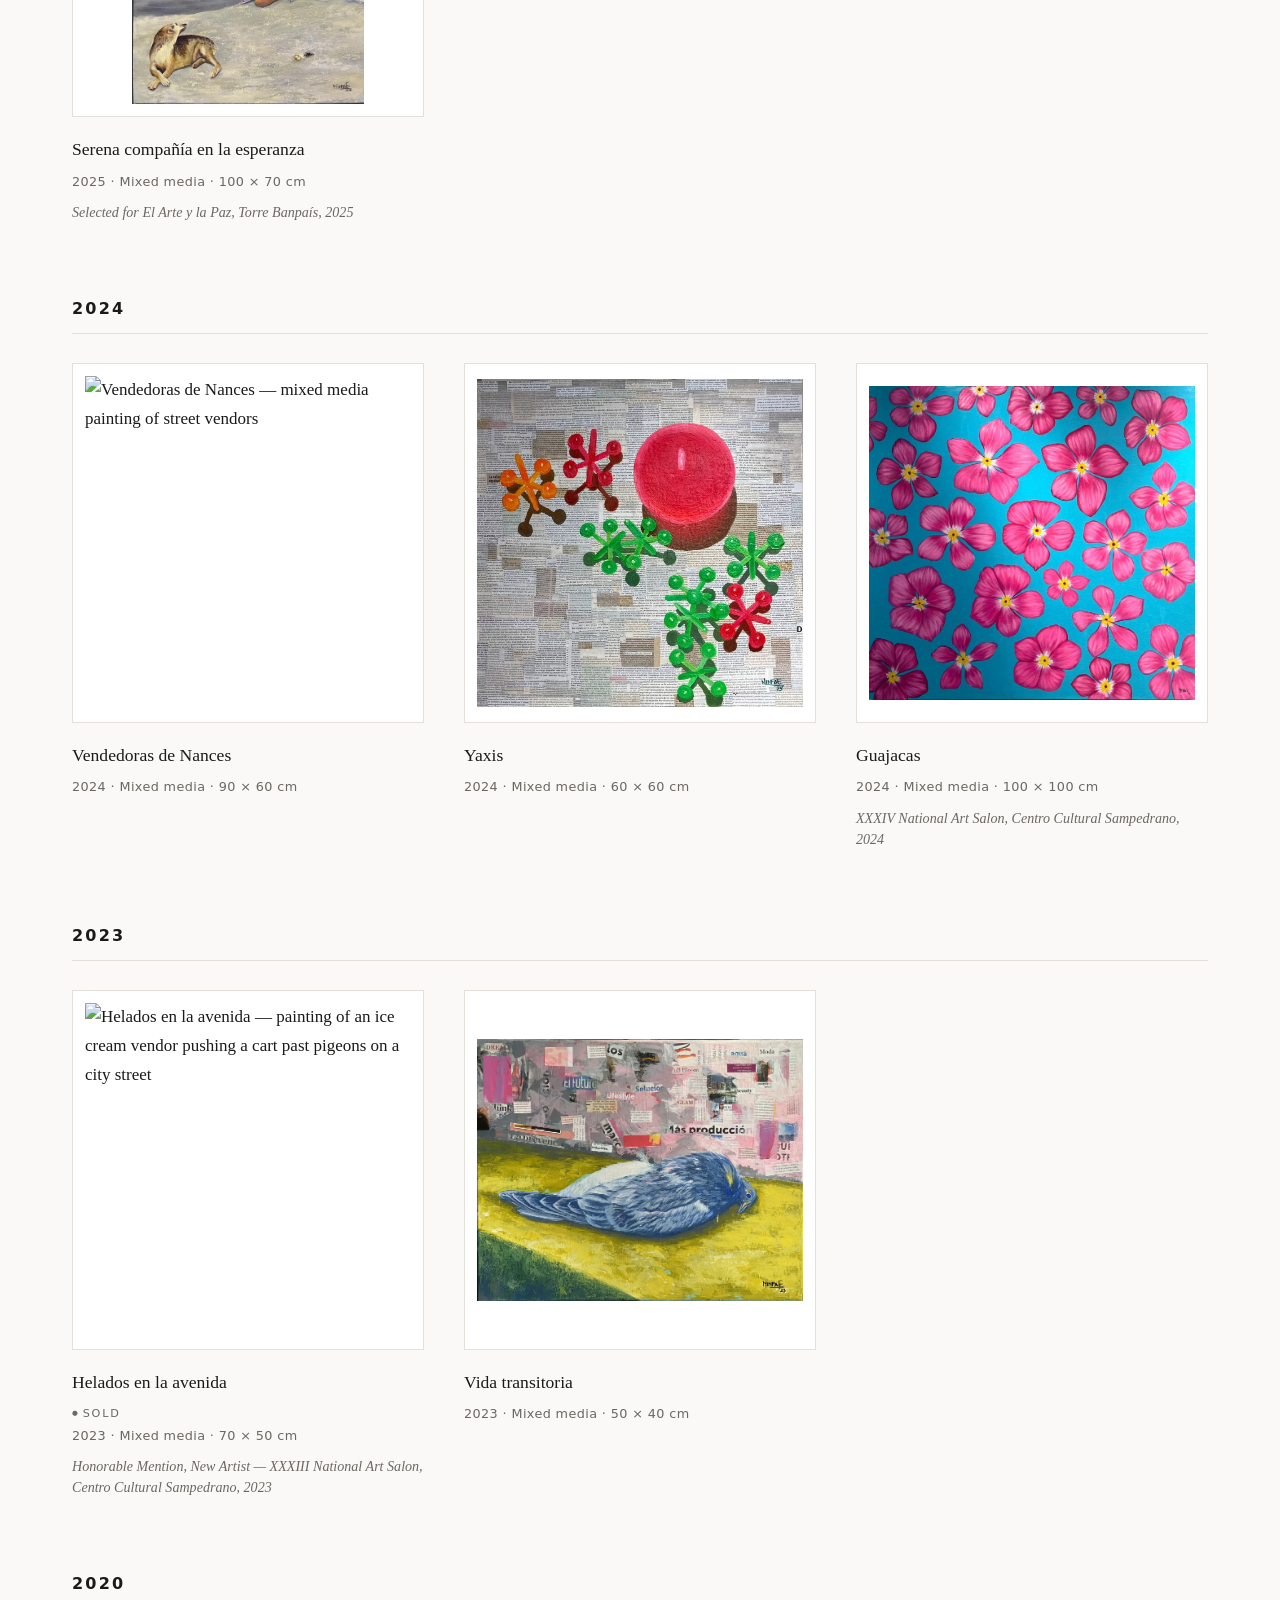
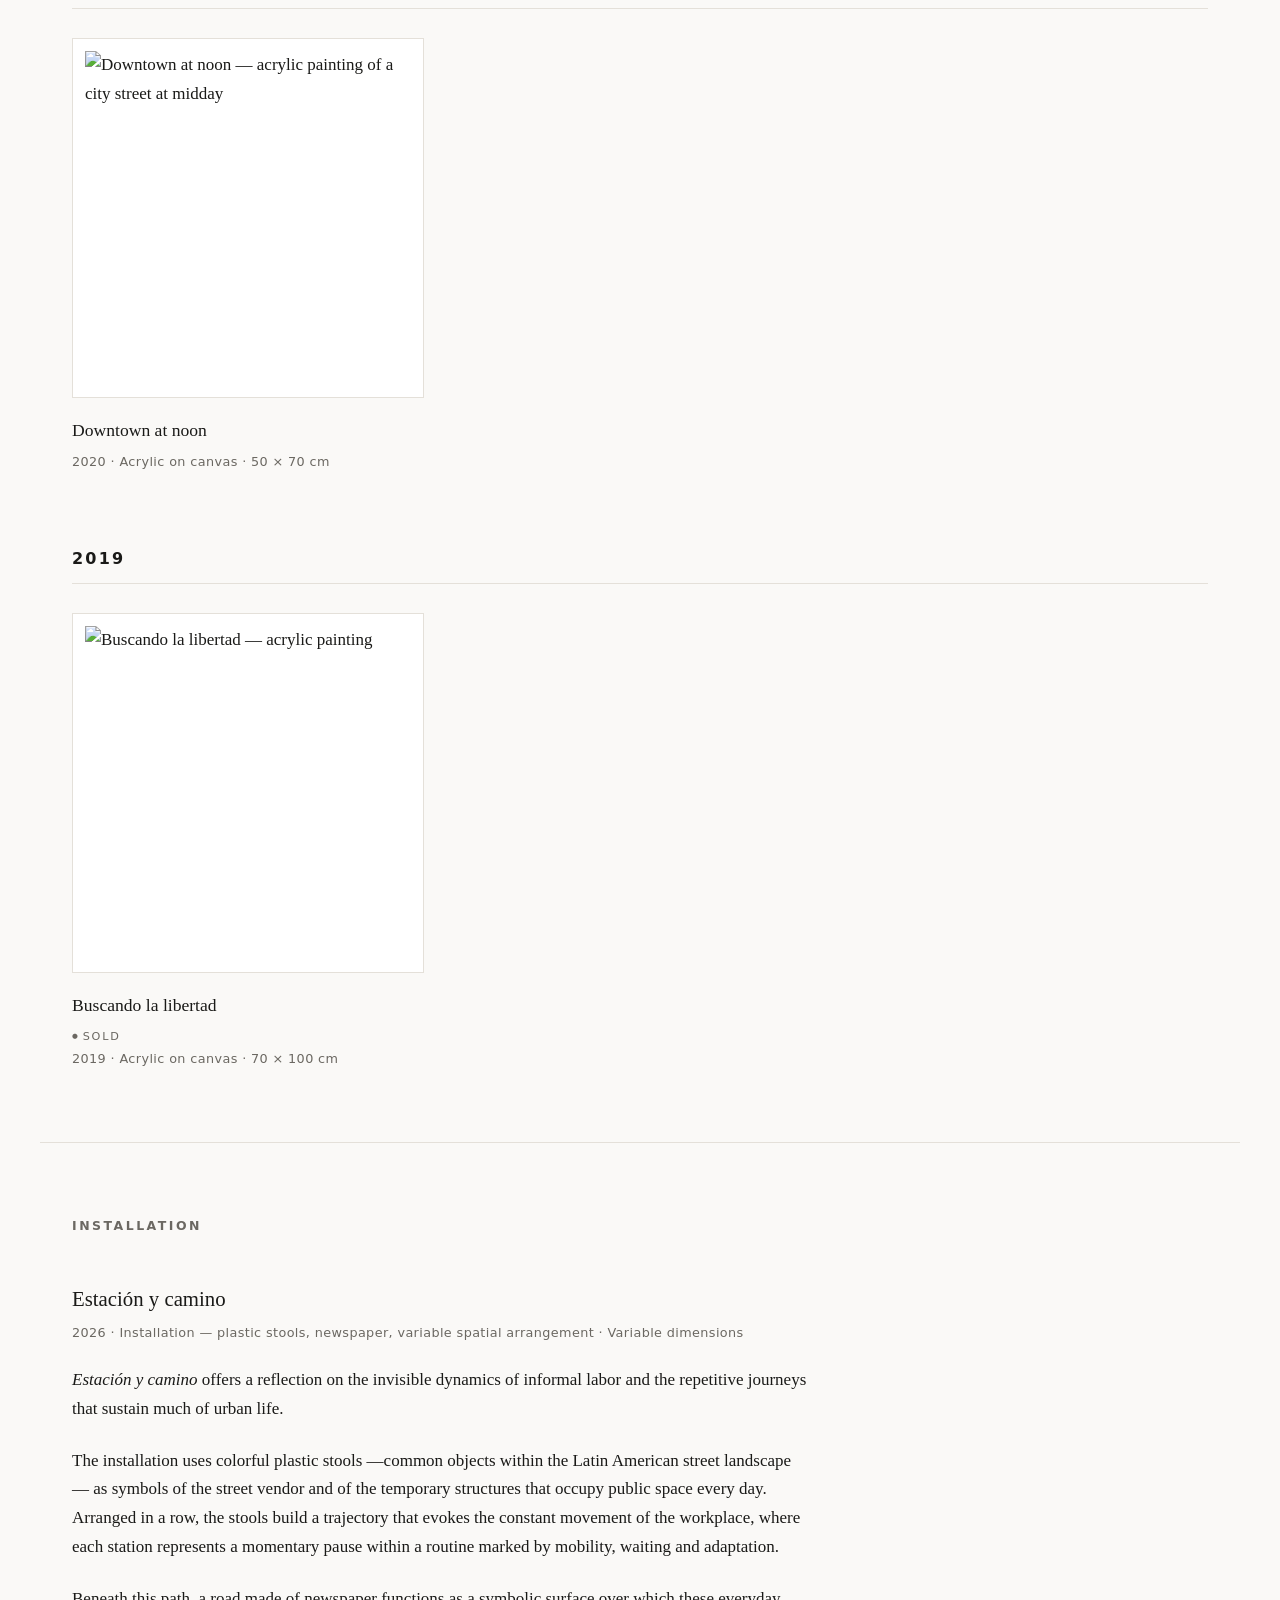
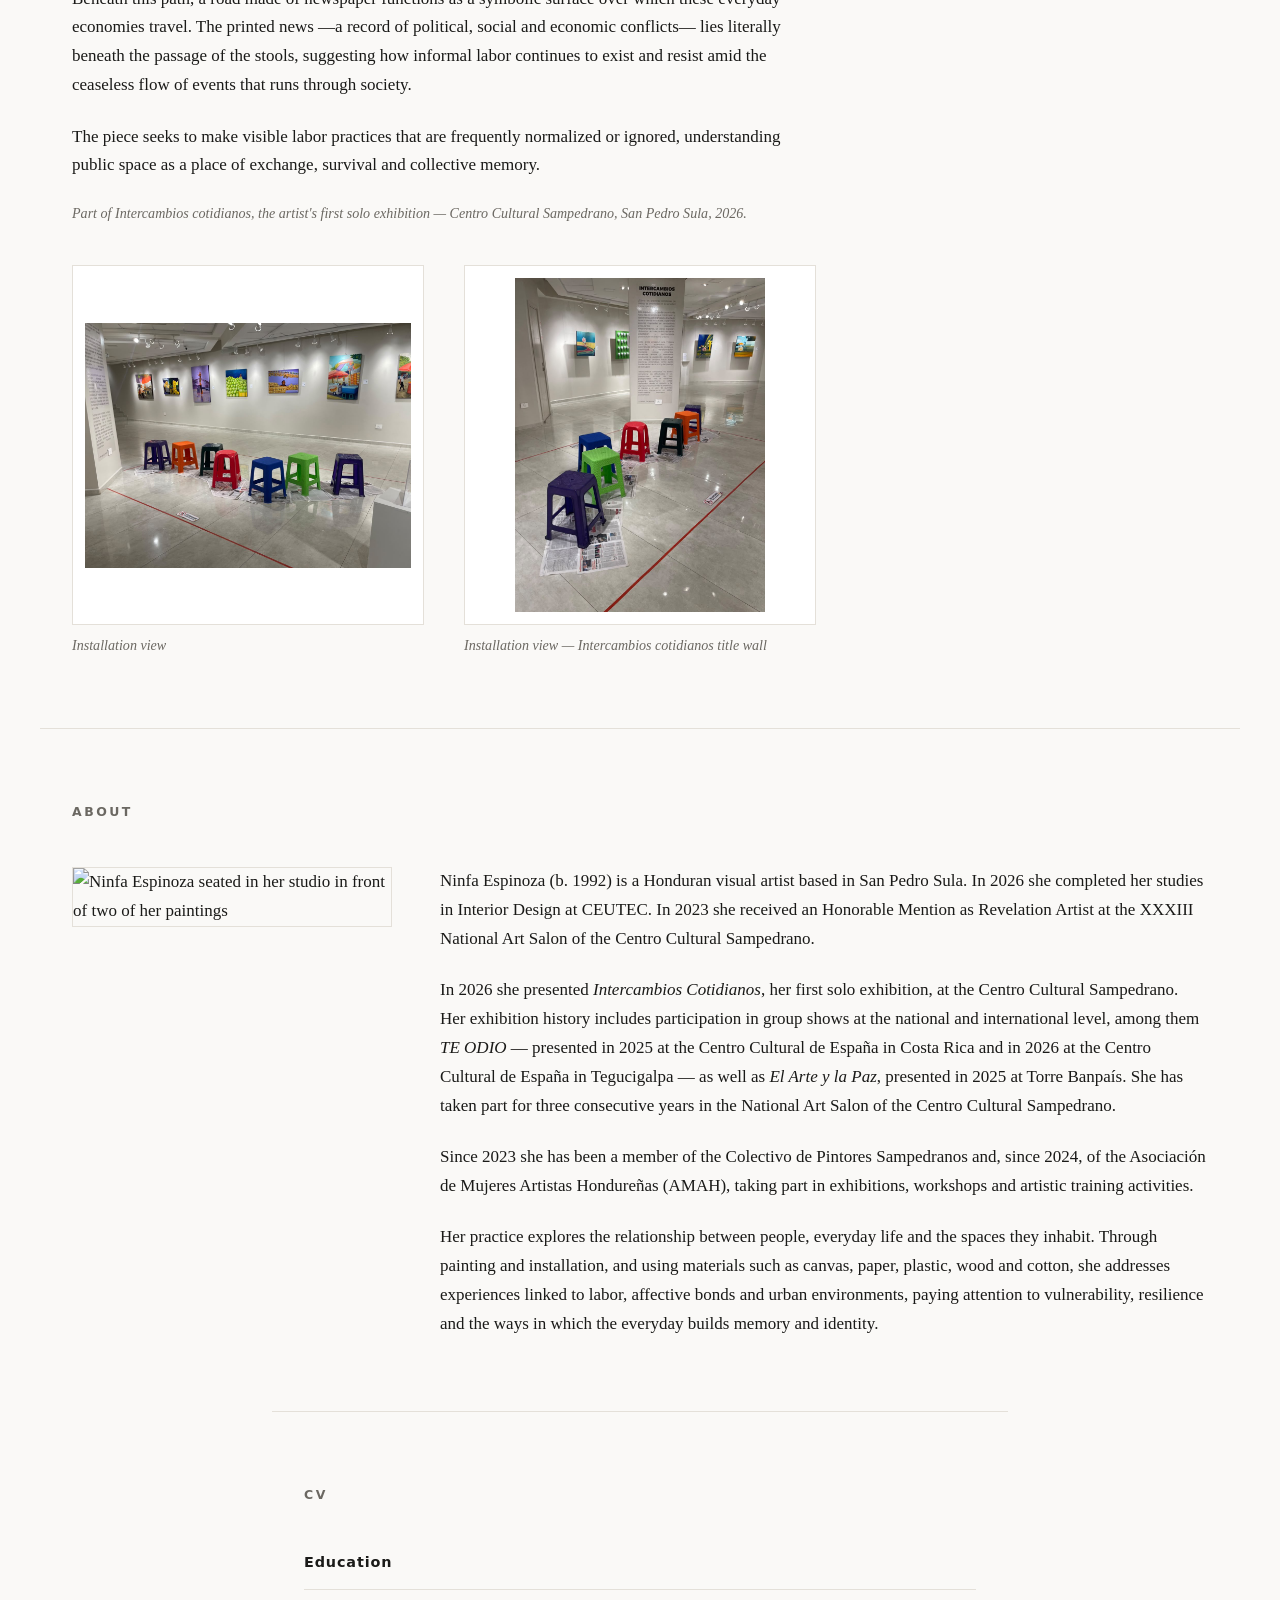
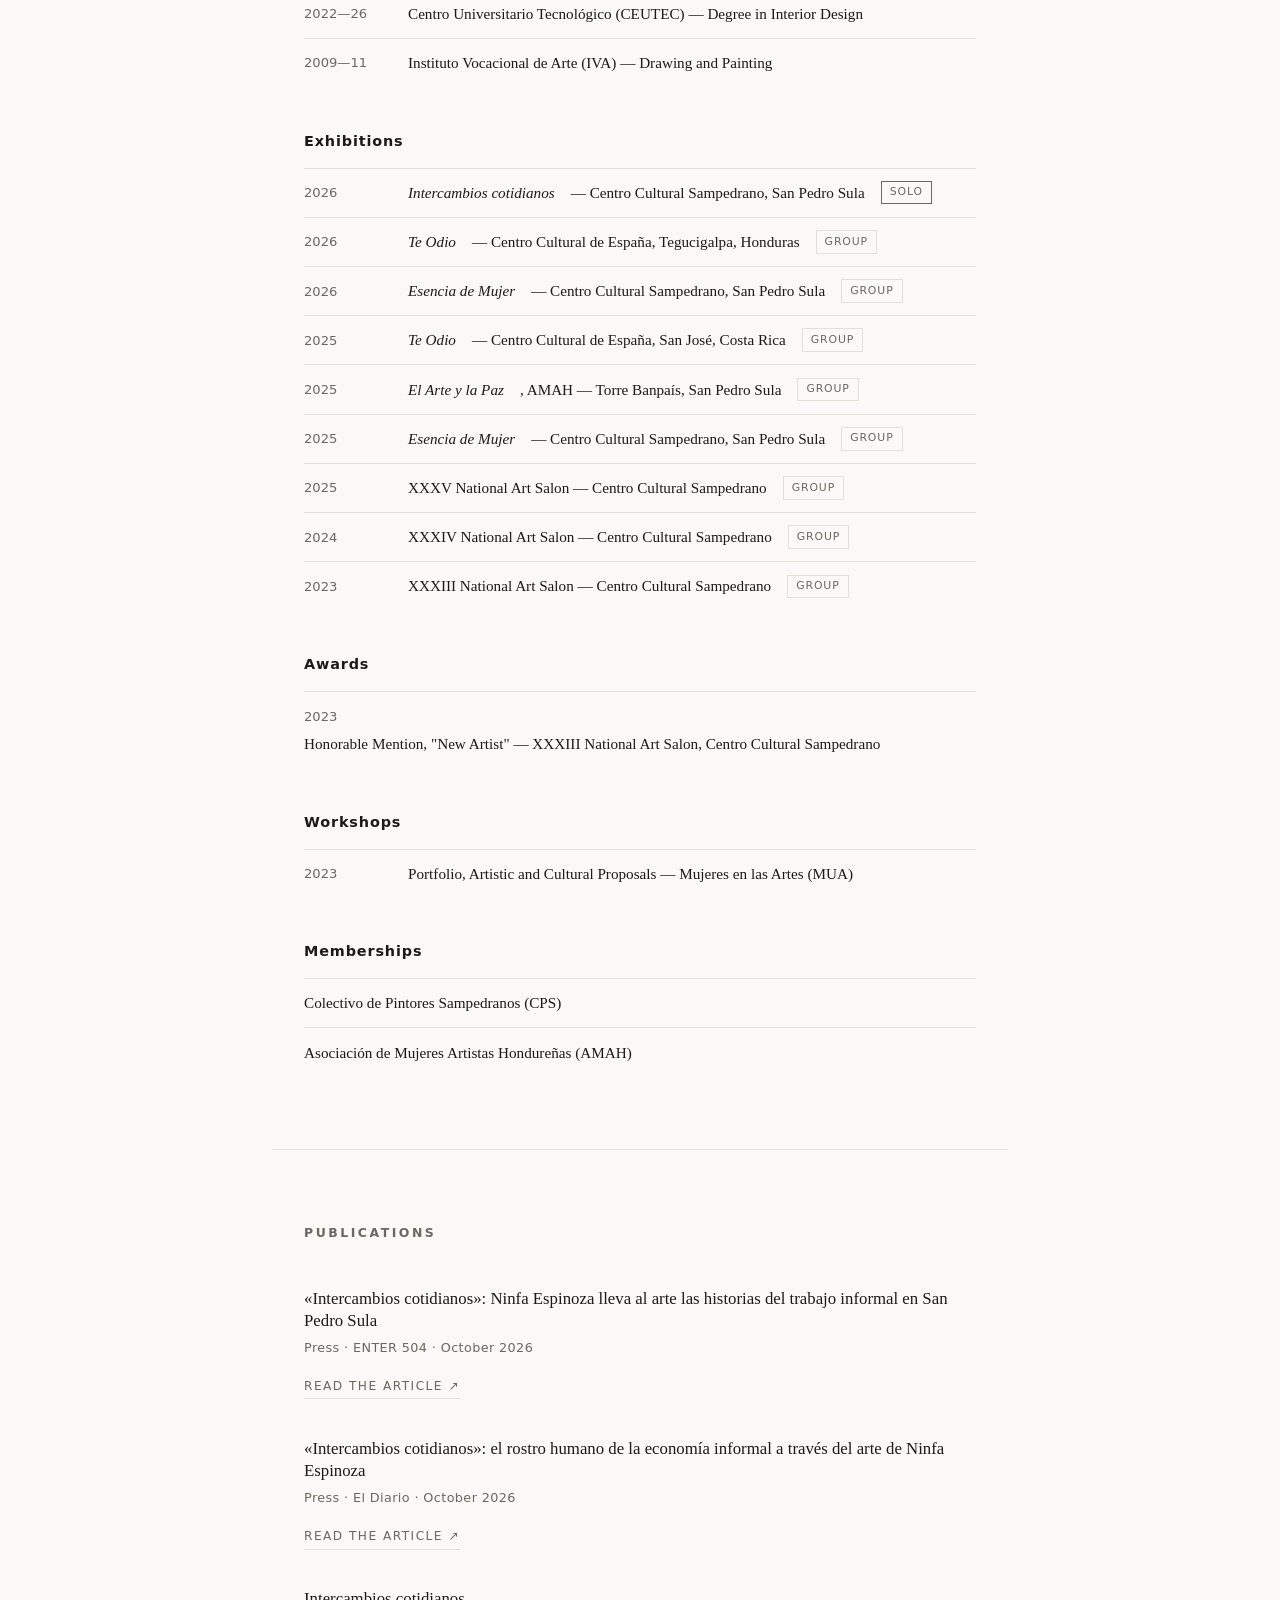
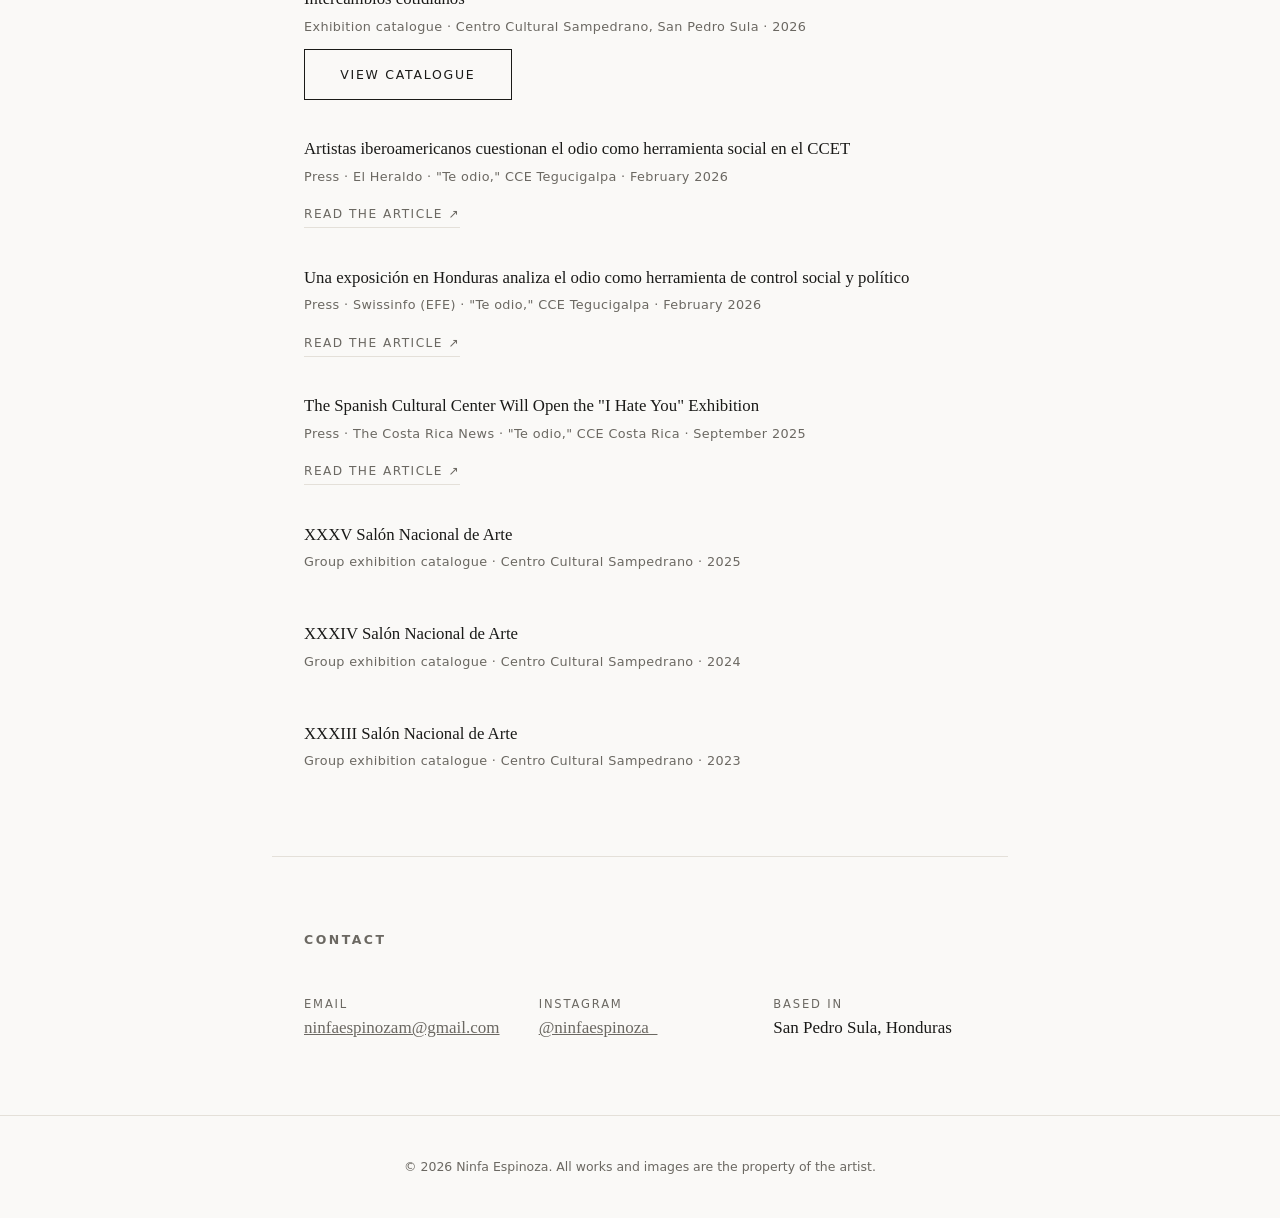
==== commit 792f68aa: "Mover el catálogo de Intercambios junto a sus notas y reducir el tamaño de los títulos de Publicacio" ====
--- a/index.html
+++ b/index.html
@@ -456,6 +456,12 @@
       </div>
 
       <div class="pub">
+        <h3>Intercambios cotidianos</h3>
+        <p class="work-meta" data-es='Catálogo de exposición · Centro Cultural Sampedrano, San Pedro Sula · 2026'>Exhibition catalogue · Centro Cultural Sampedrano, San Pedro Sula · 2026</p>
+        <a class="button" href="catalogo/" target="_blank" rel="noopener" data-es='Ver catálogo'>View catalogue</a>
+      </div>
+
+      <div class="pub">
         <h3>Artistas iberoamericanos cuestionan el odio como herramienta social en el CCET</h3>
         <p class="work-meta" data-es='Prensa · El Heraldo · «Te odio», CCE Tegucigalpa · febrero de 2026'>Press · El Heraldo · "Te odio," CCE Tegucigalpa · February 2026</p>
         <a class="pub-link" href="https://www.elheraldo.hn/revistas/siempre/te-odio-exposicion-colectiva-artistas-centroamerica-espana-ccet-AJ29202255" target="_blank" rel="noopener" data-es='Leer la nota ↗'>Read the article ↗</a>
@@ -471,12 +477,6 @@
         <h3>The Spanish Cultural Center Will Open the "I Hate You" Exhibition</h3>
         <p class="work-meta" data-es='Prensa · The Costa Rica News · «Te odio», CCE Costa Rica · septiembre de 2025'>Press · The Costa Rica News · "Te odio," CCE Costa Rica · September 2025</p>
         <a class="pub-link" href="https://thecostaricanews.com/the-spanish-cultural-center-will-open-the-i-hate-you-exhibition/" target="_blank" rel="noopener" data-es='Leer la nota ↗'>Read the article ↗</a>
-      </div>
-
-      <div class="pub">
-        <h3>Intercambios cotidianos</h3>
-        <p class="work-meta" data-es='Catálogo de exposición · Centro Cultural Sampedrano, San Pedro Sula · 2026'>Exhibition catalogue · Centro Cultural Sampedrano, San Pedro Sula · 2026</p>
-        <a class="button" href="catalogo/" target="_blank" rel="noopener" data-es='Ver catálogo'>View catalogue</a>
       </div>
 
       <div class="pub">
--- a/style.css
+++ b/style.css
@@ -191,7 +191,7 @@
 
 /* ---------- publicaciones ---------- */
 .pub-list { display: flex; flex-direction: column; gap: 2.4rem; }
-.pub h3 { margin: 0 0 0.35rem; font-weight: 500; line-height: 1.3; }
+.pub h3 { margin: 0 0 0.35rem; font-size: 1.05rem; font-weight: 500; line-height: 1.3; }
 .pub .work-meta { margin: 0 0 0.75rem; }
 .pub-link {
   display: inline-block;
